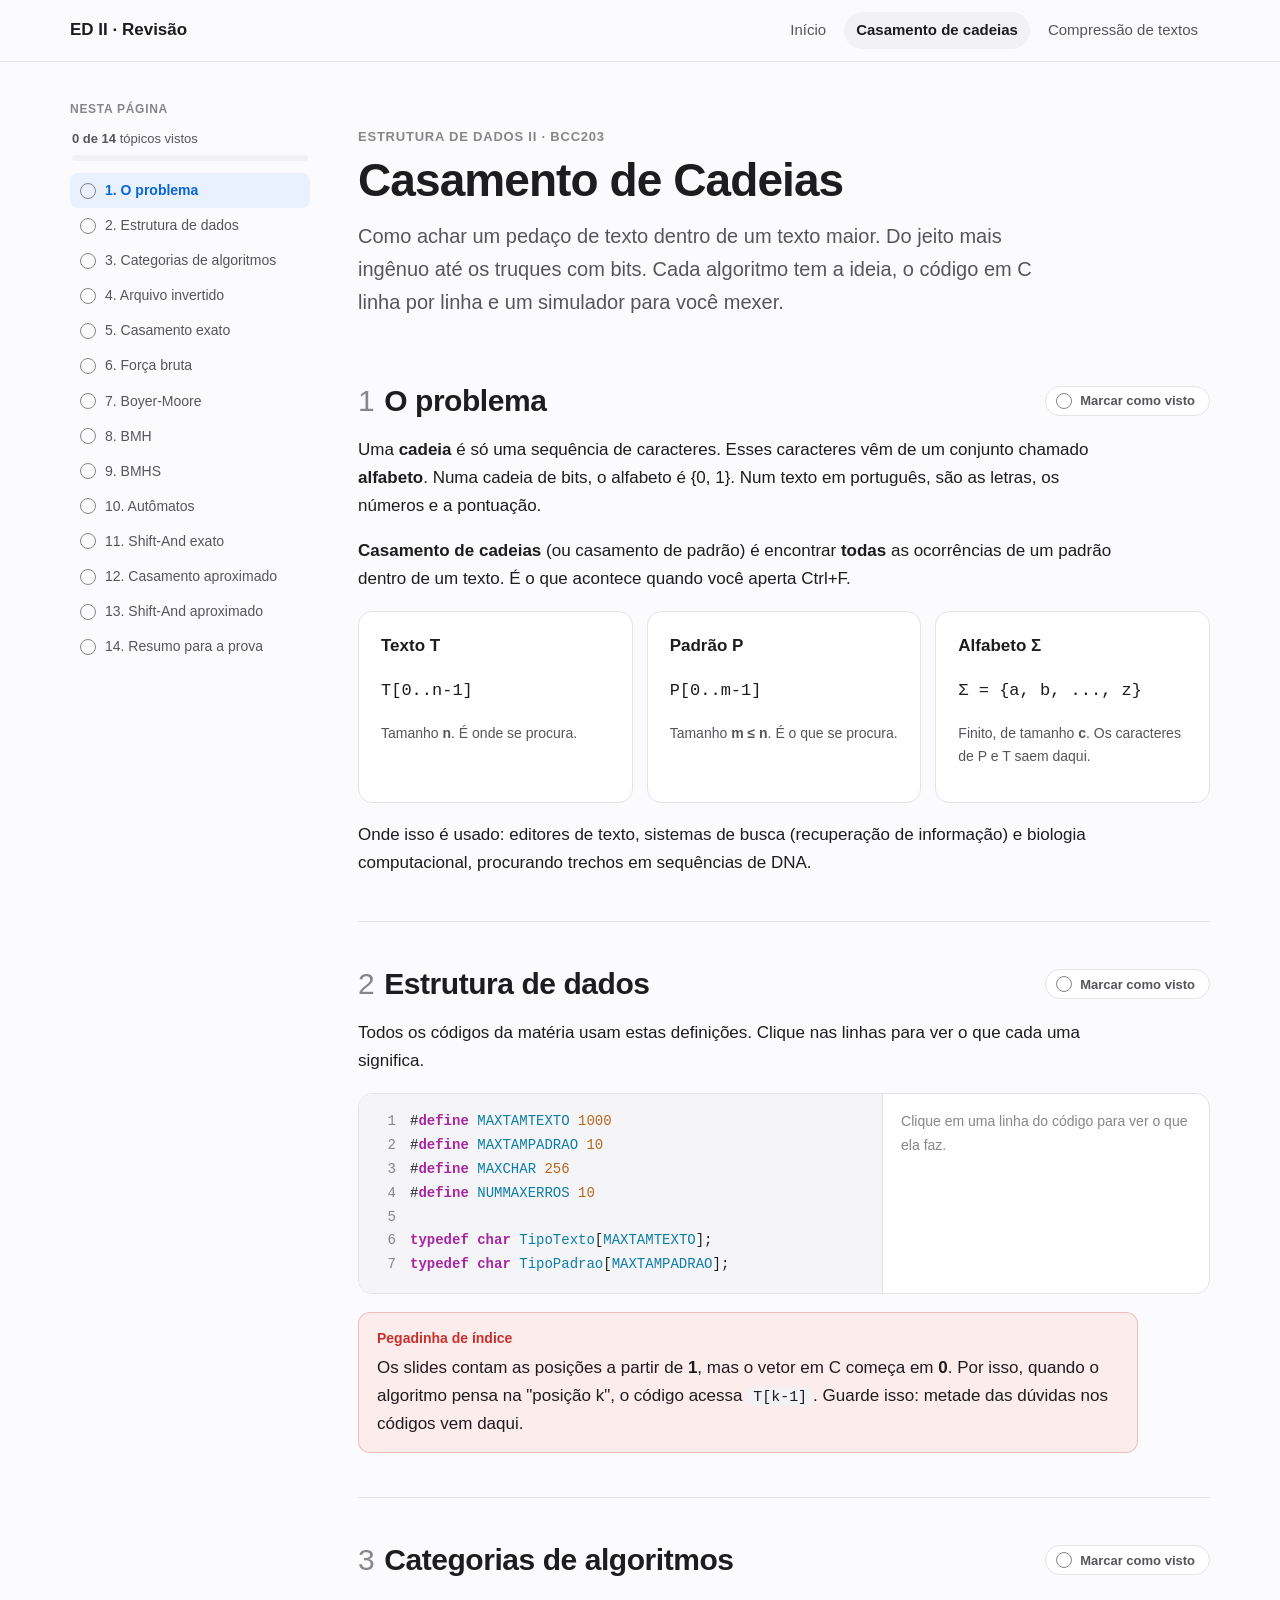
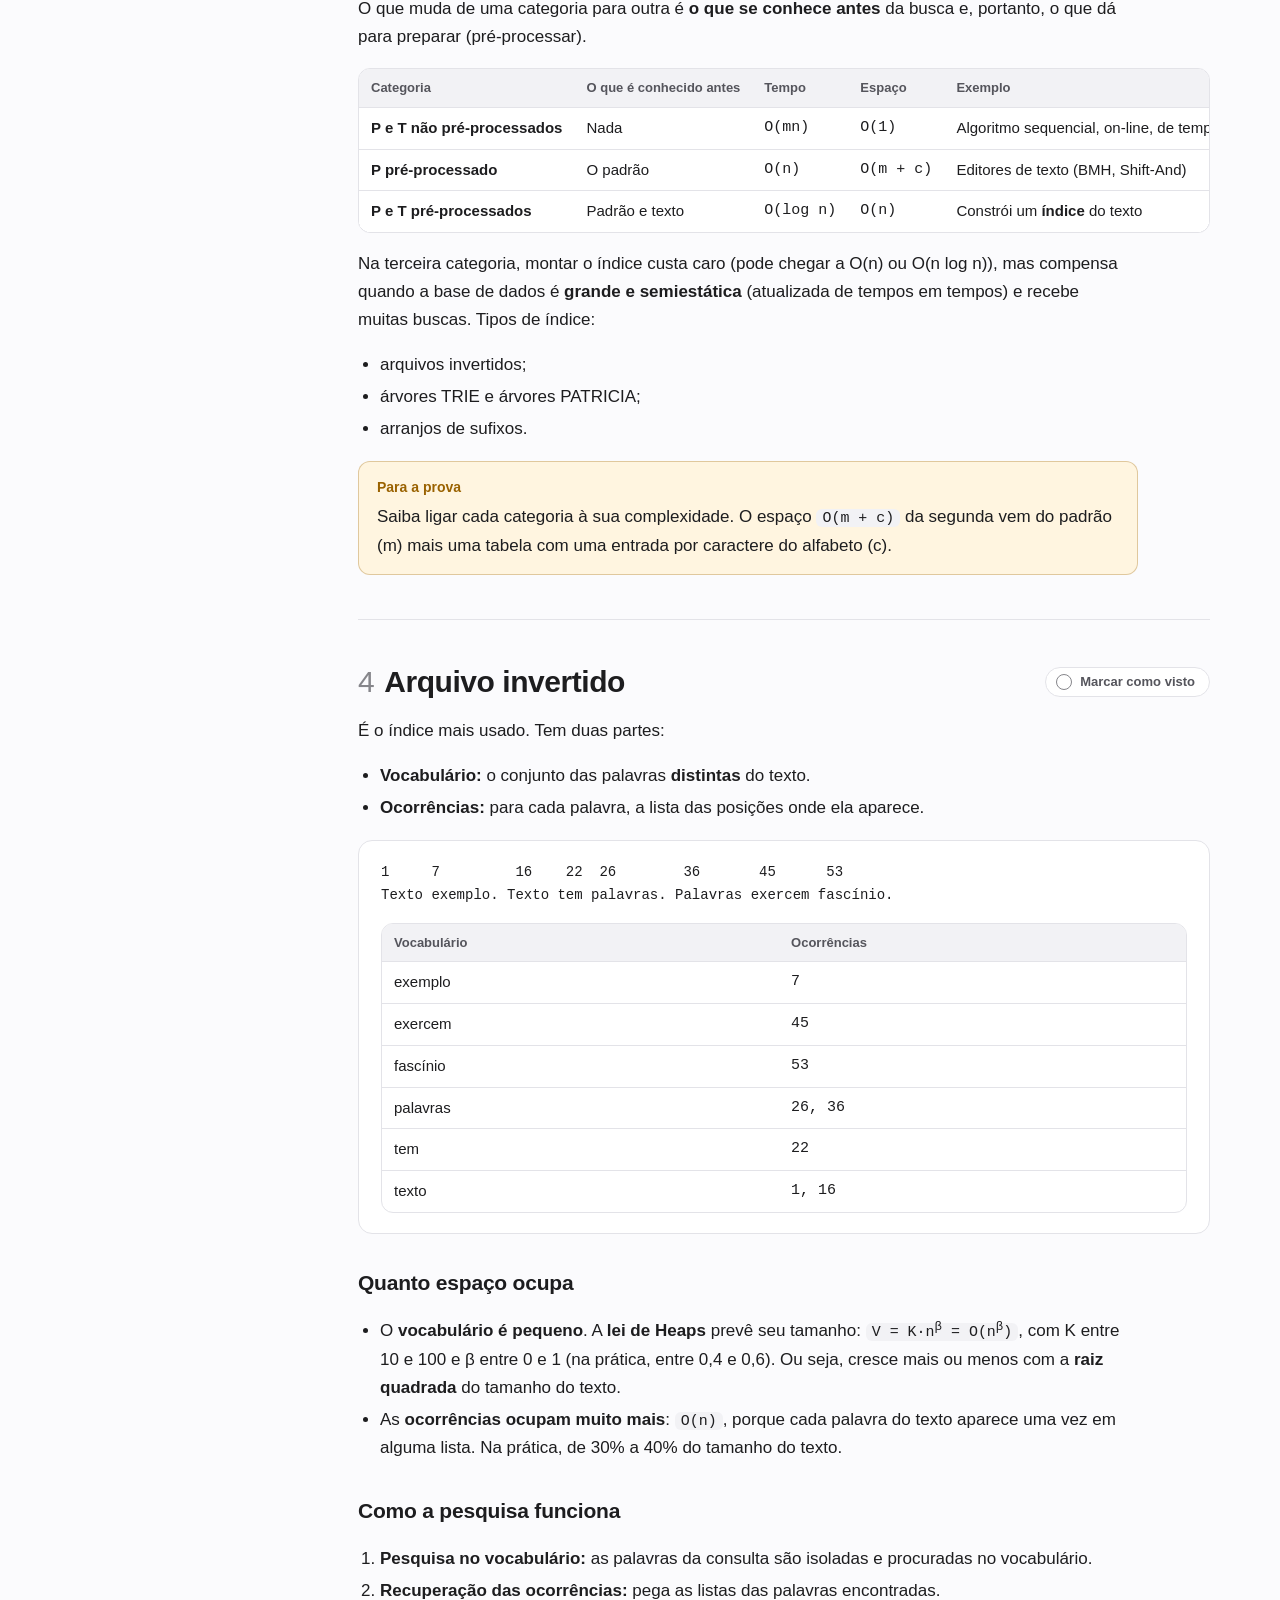
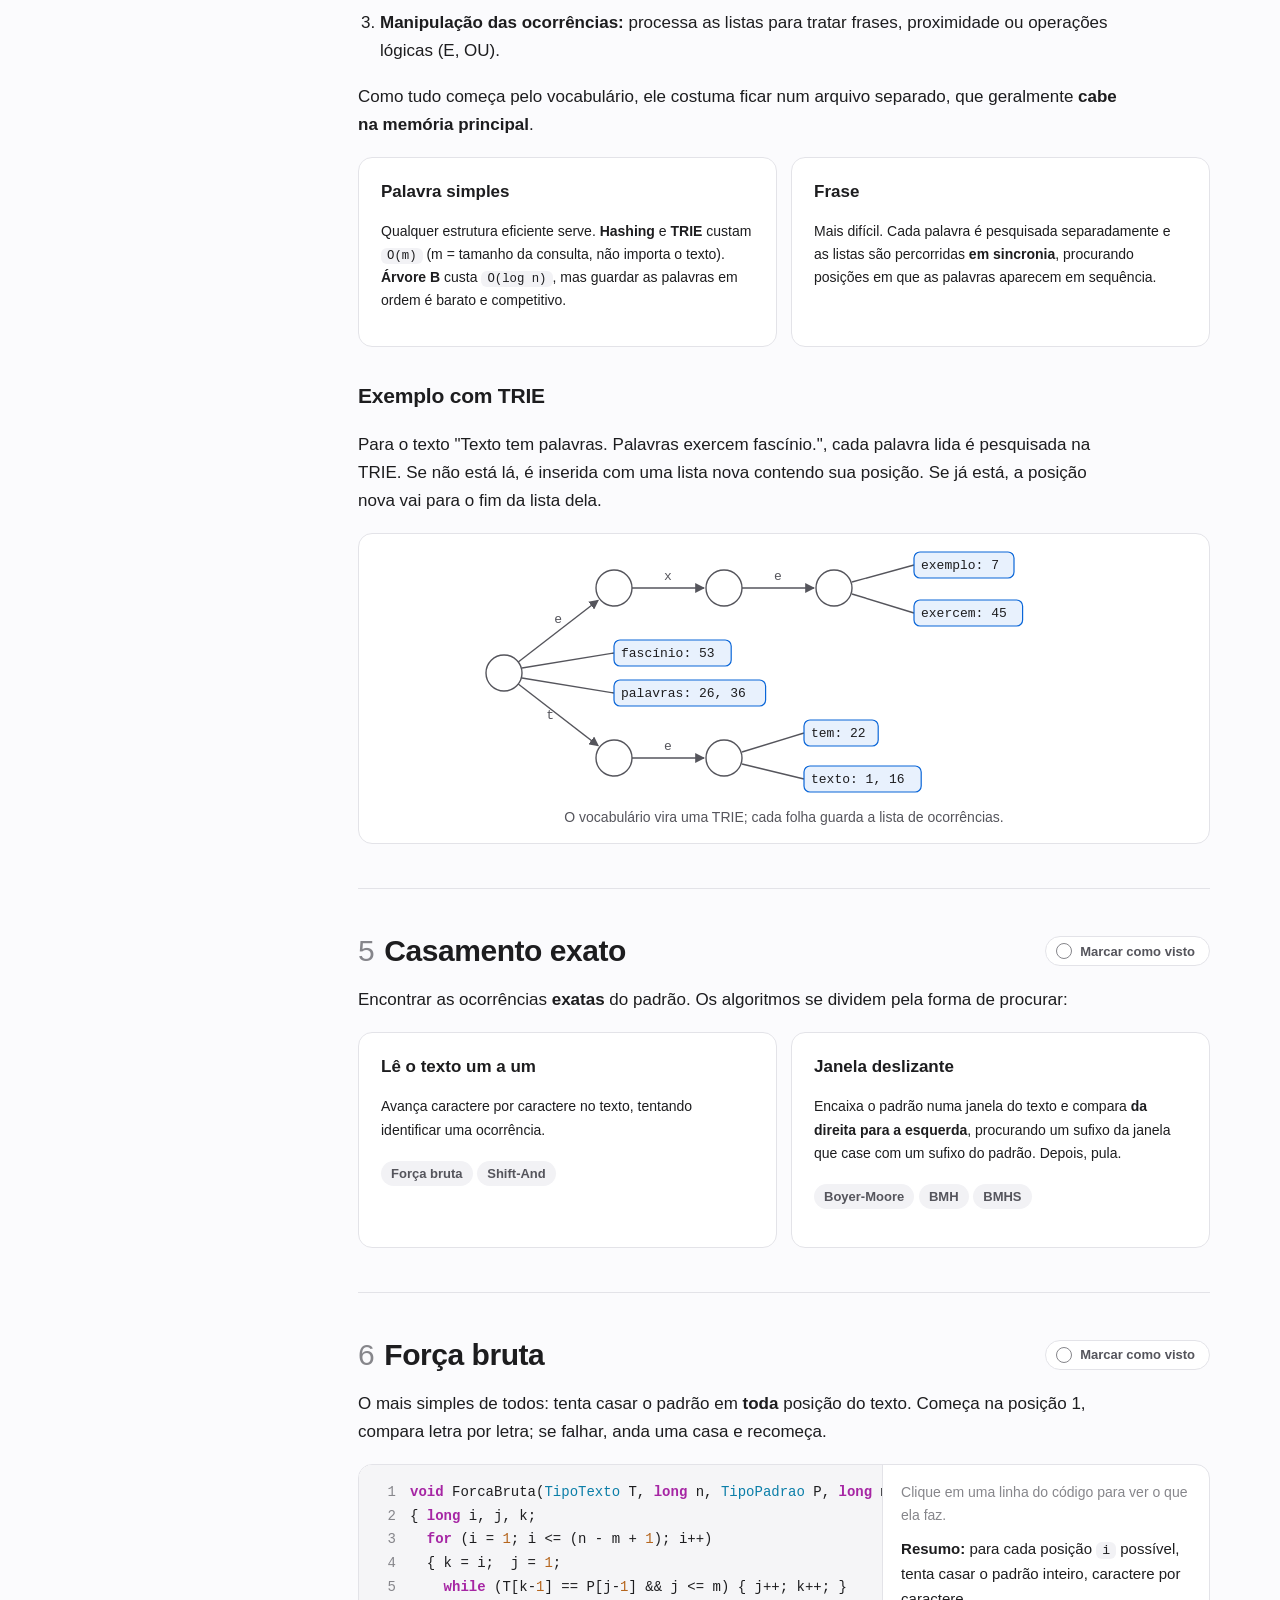
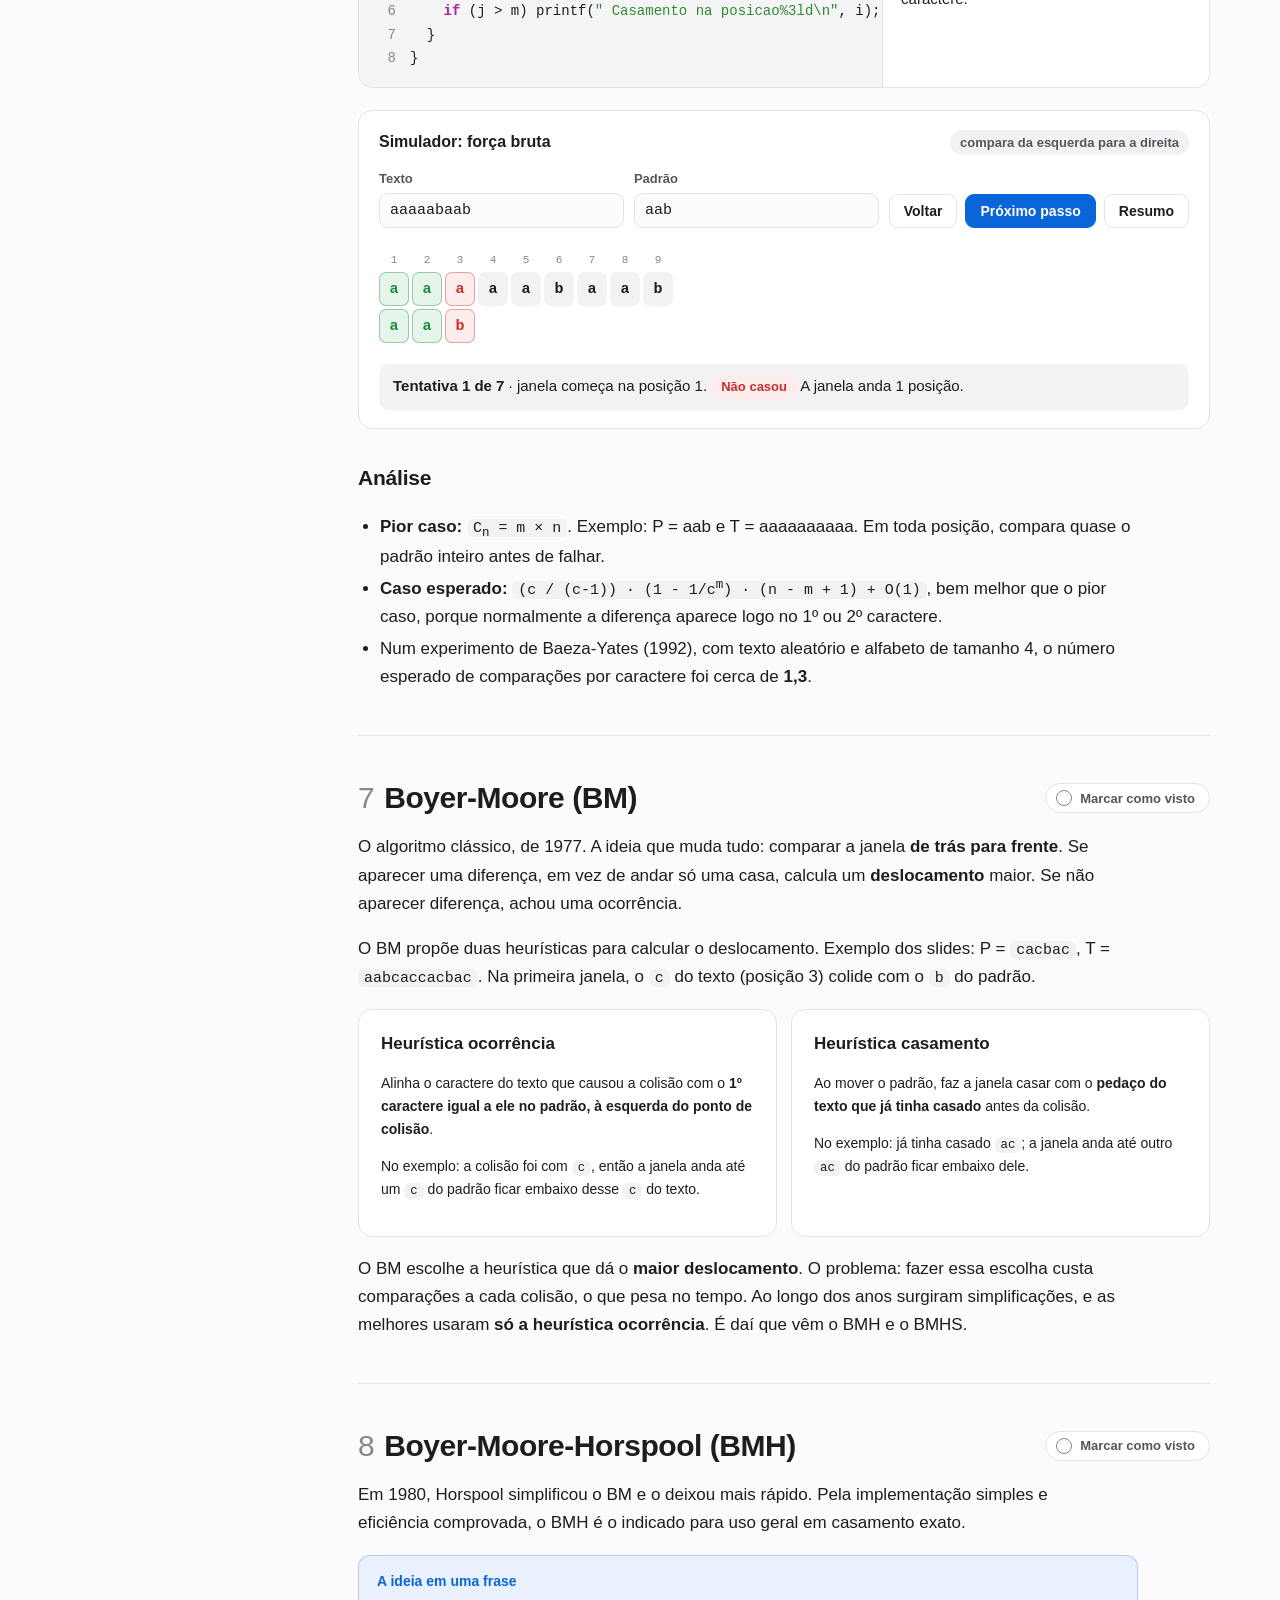
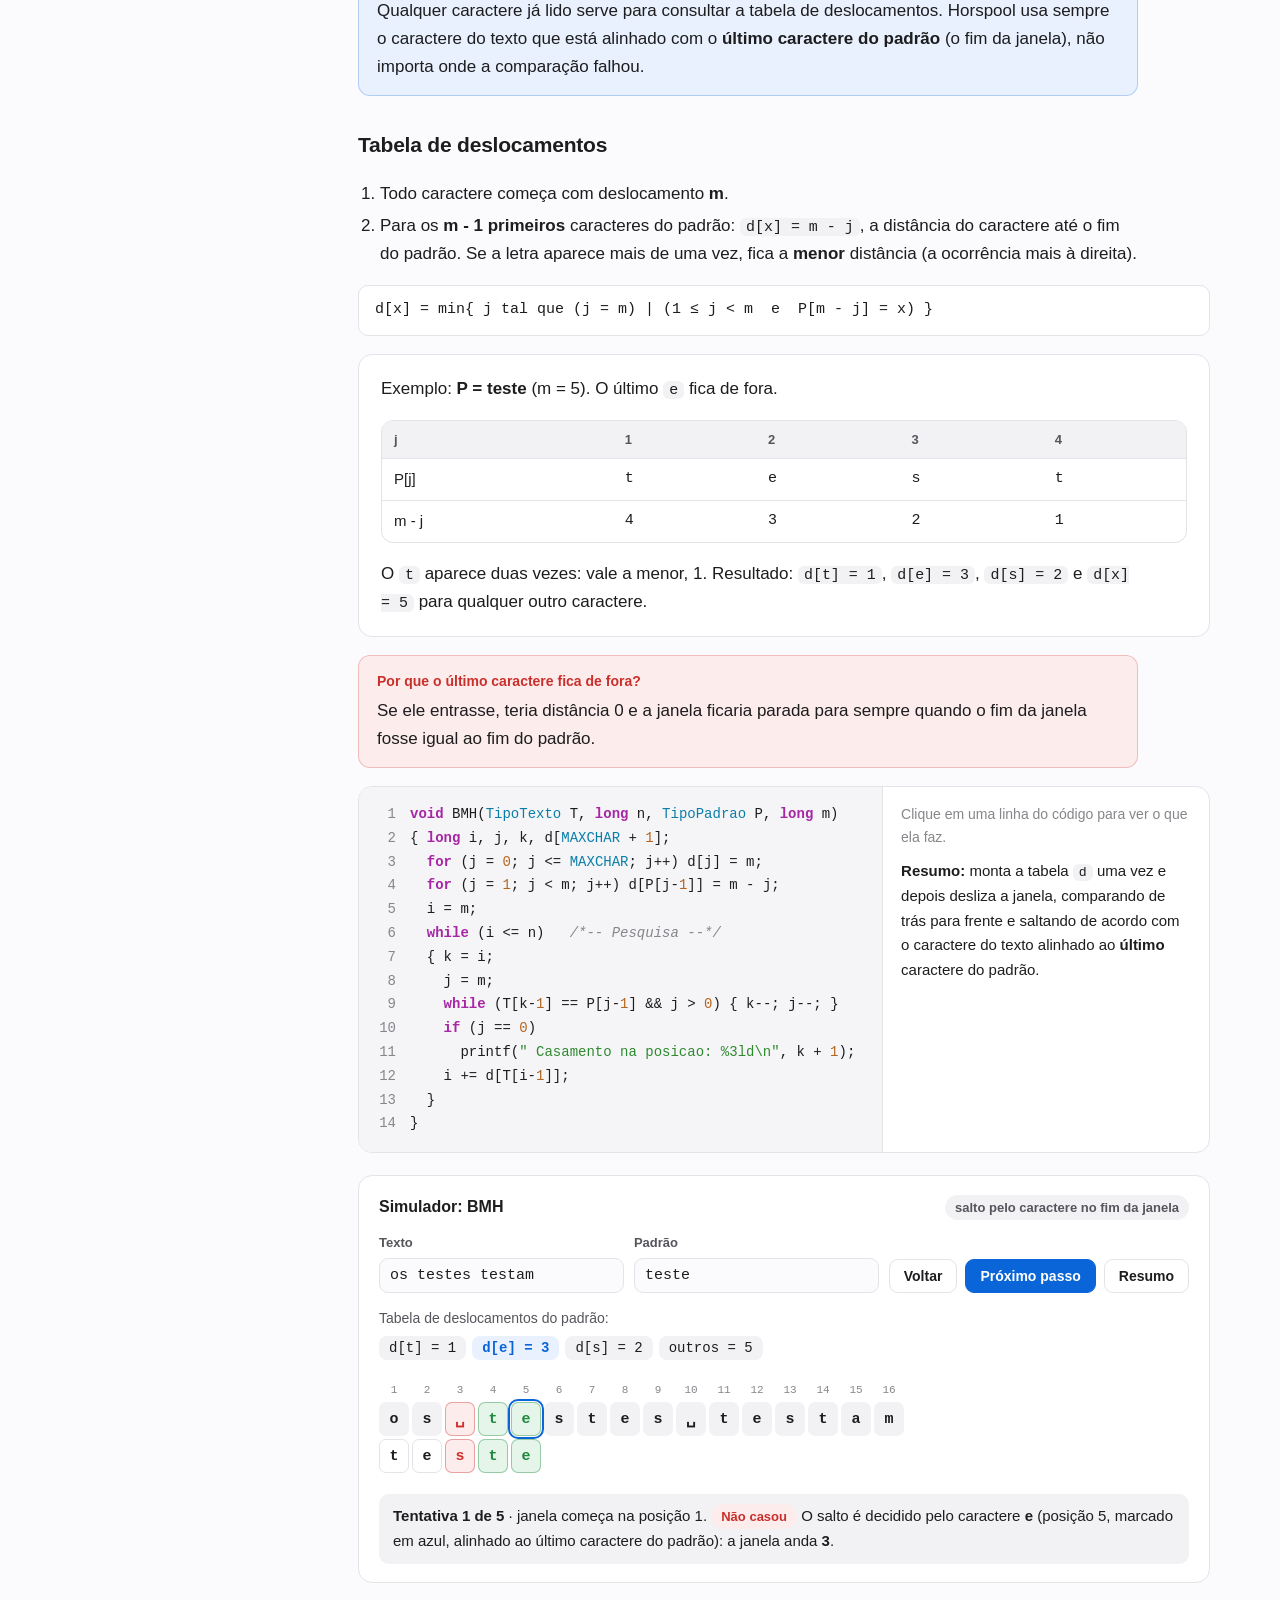
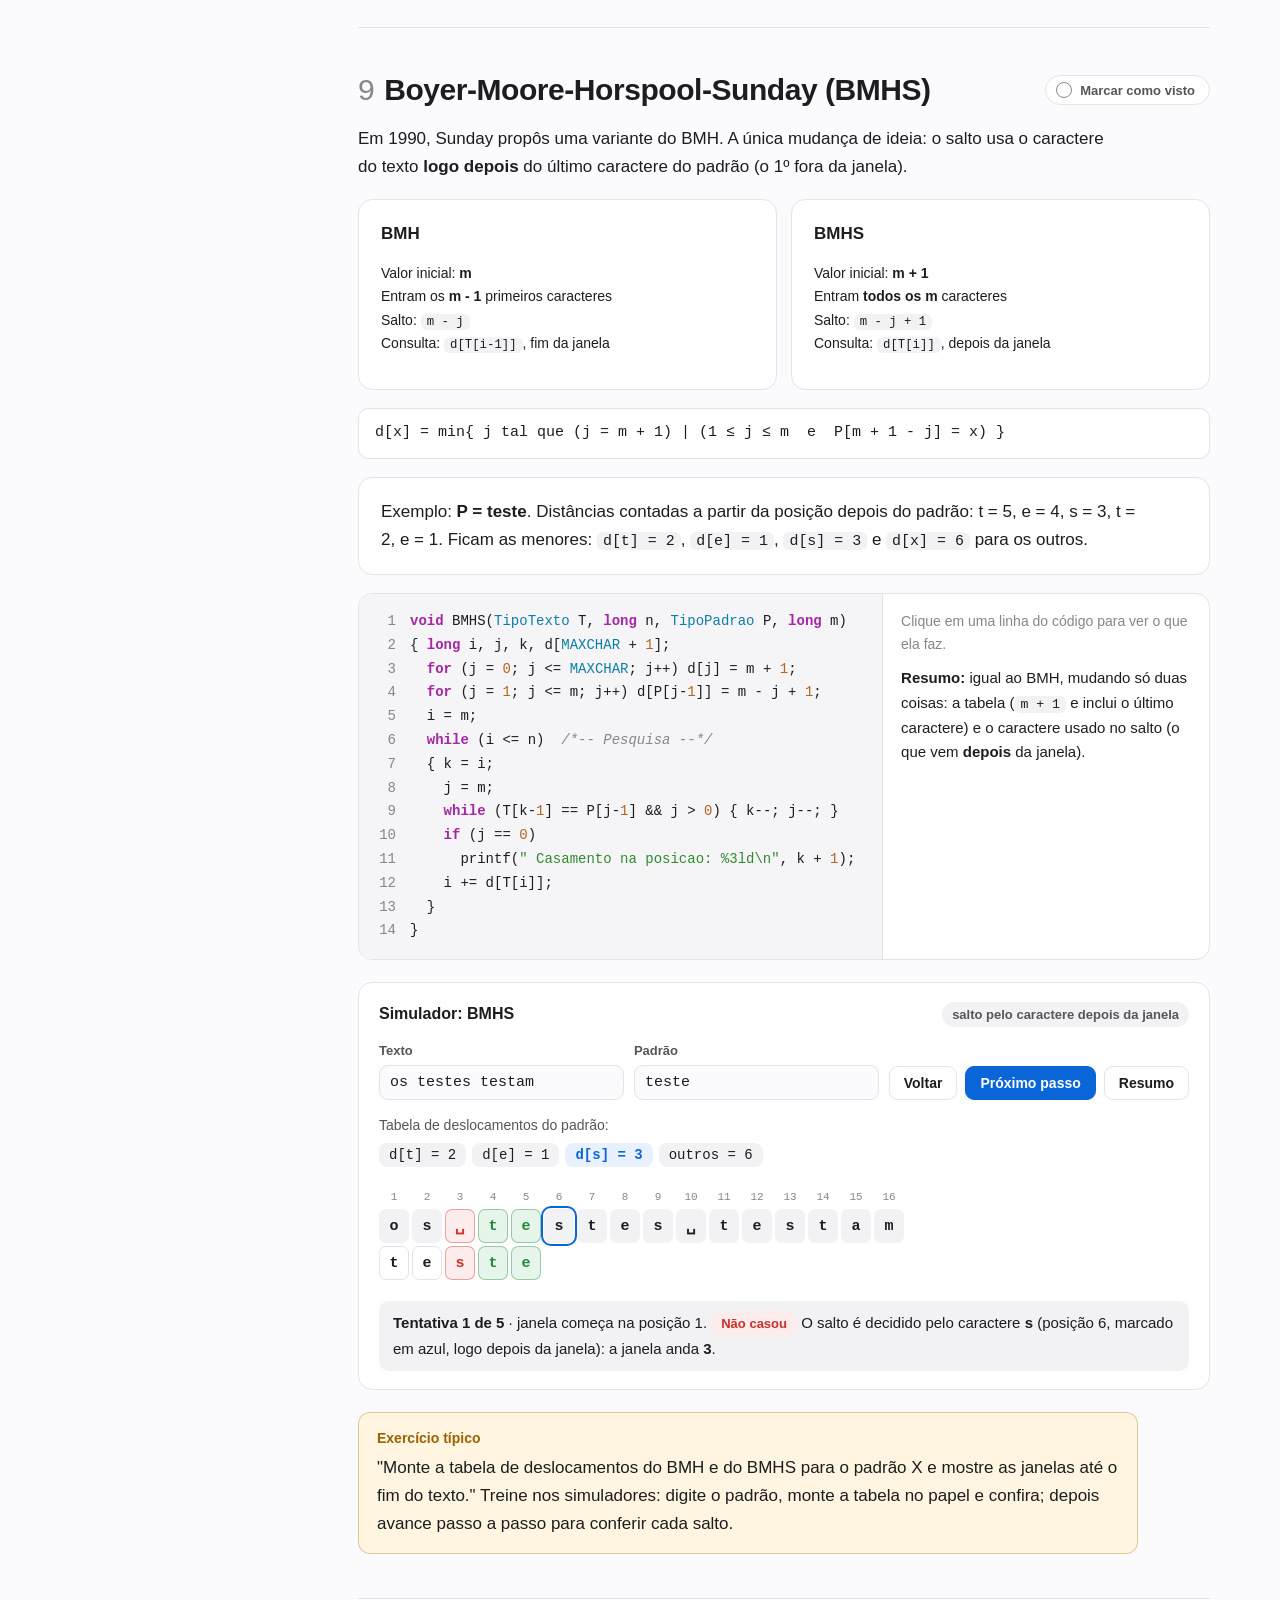
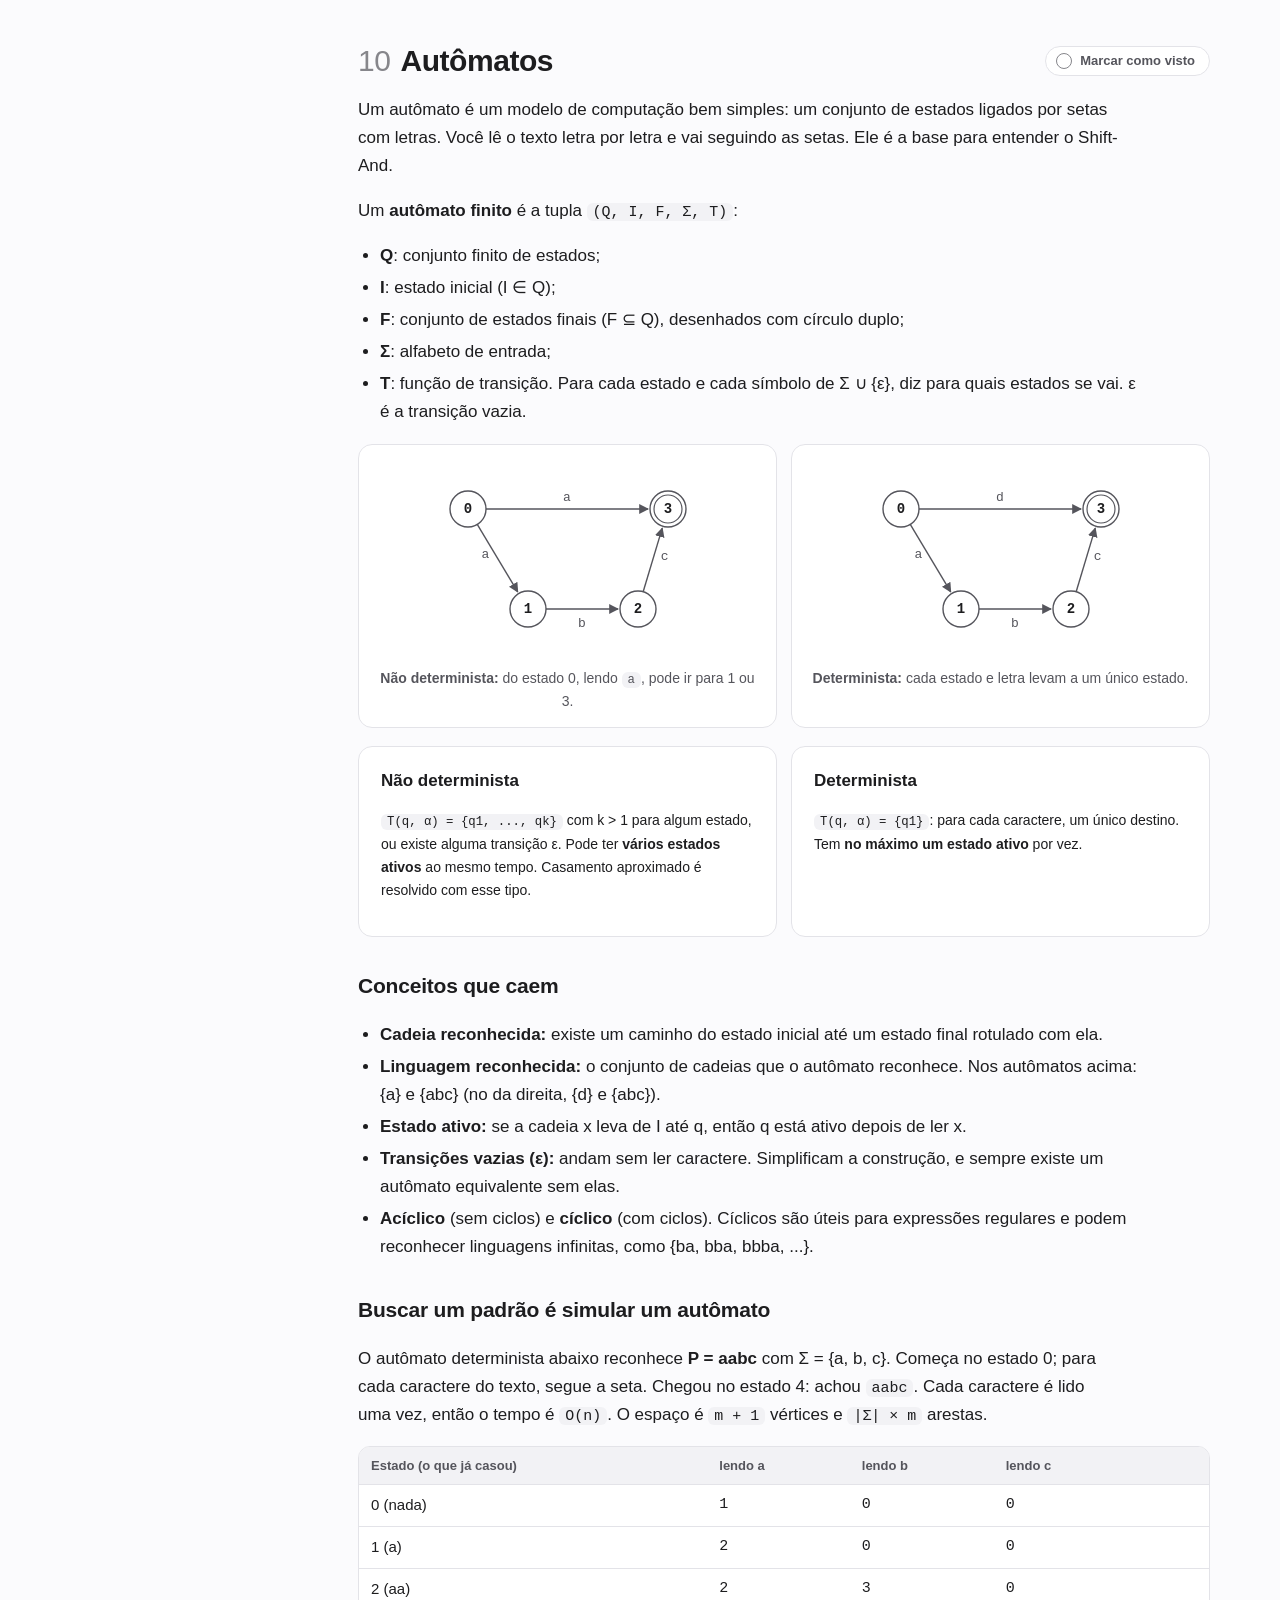
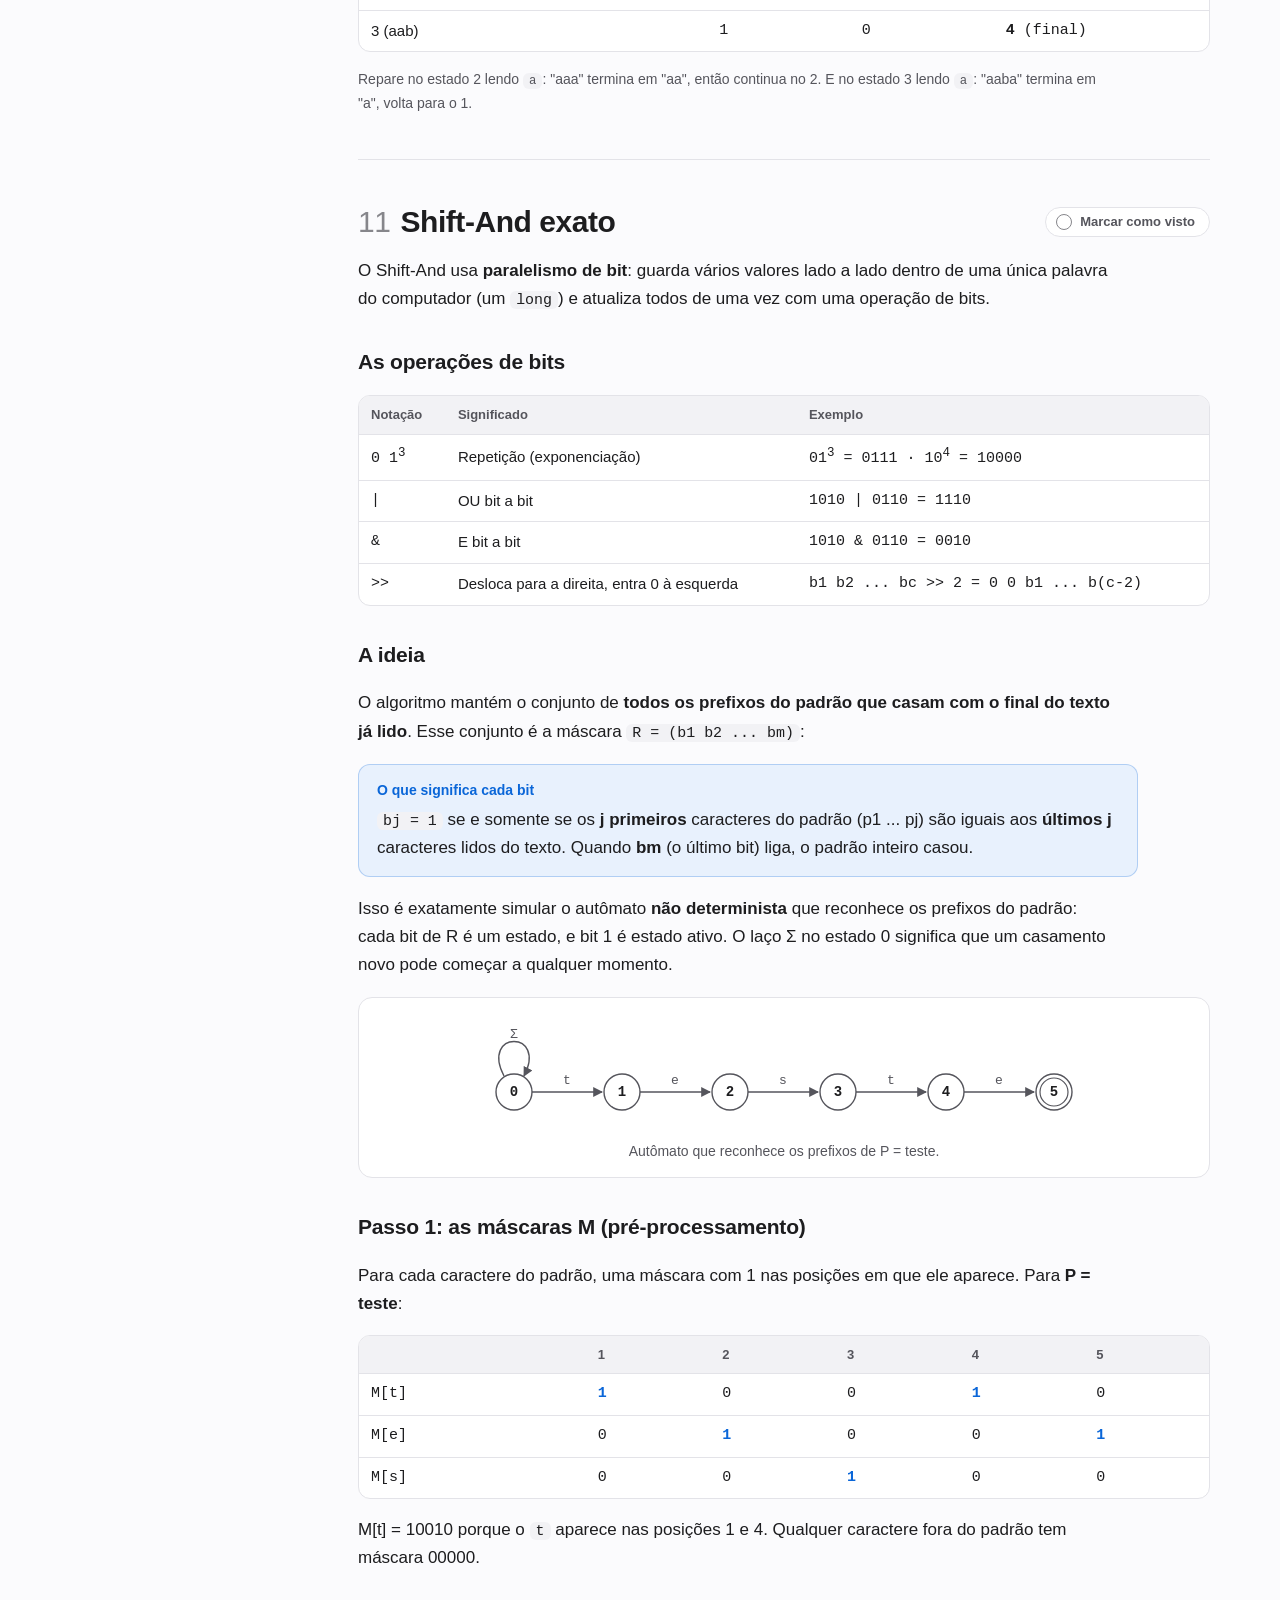
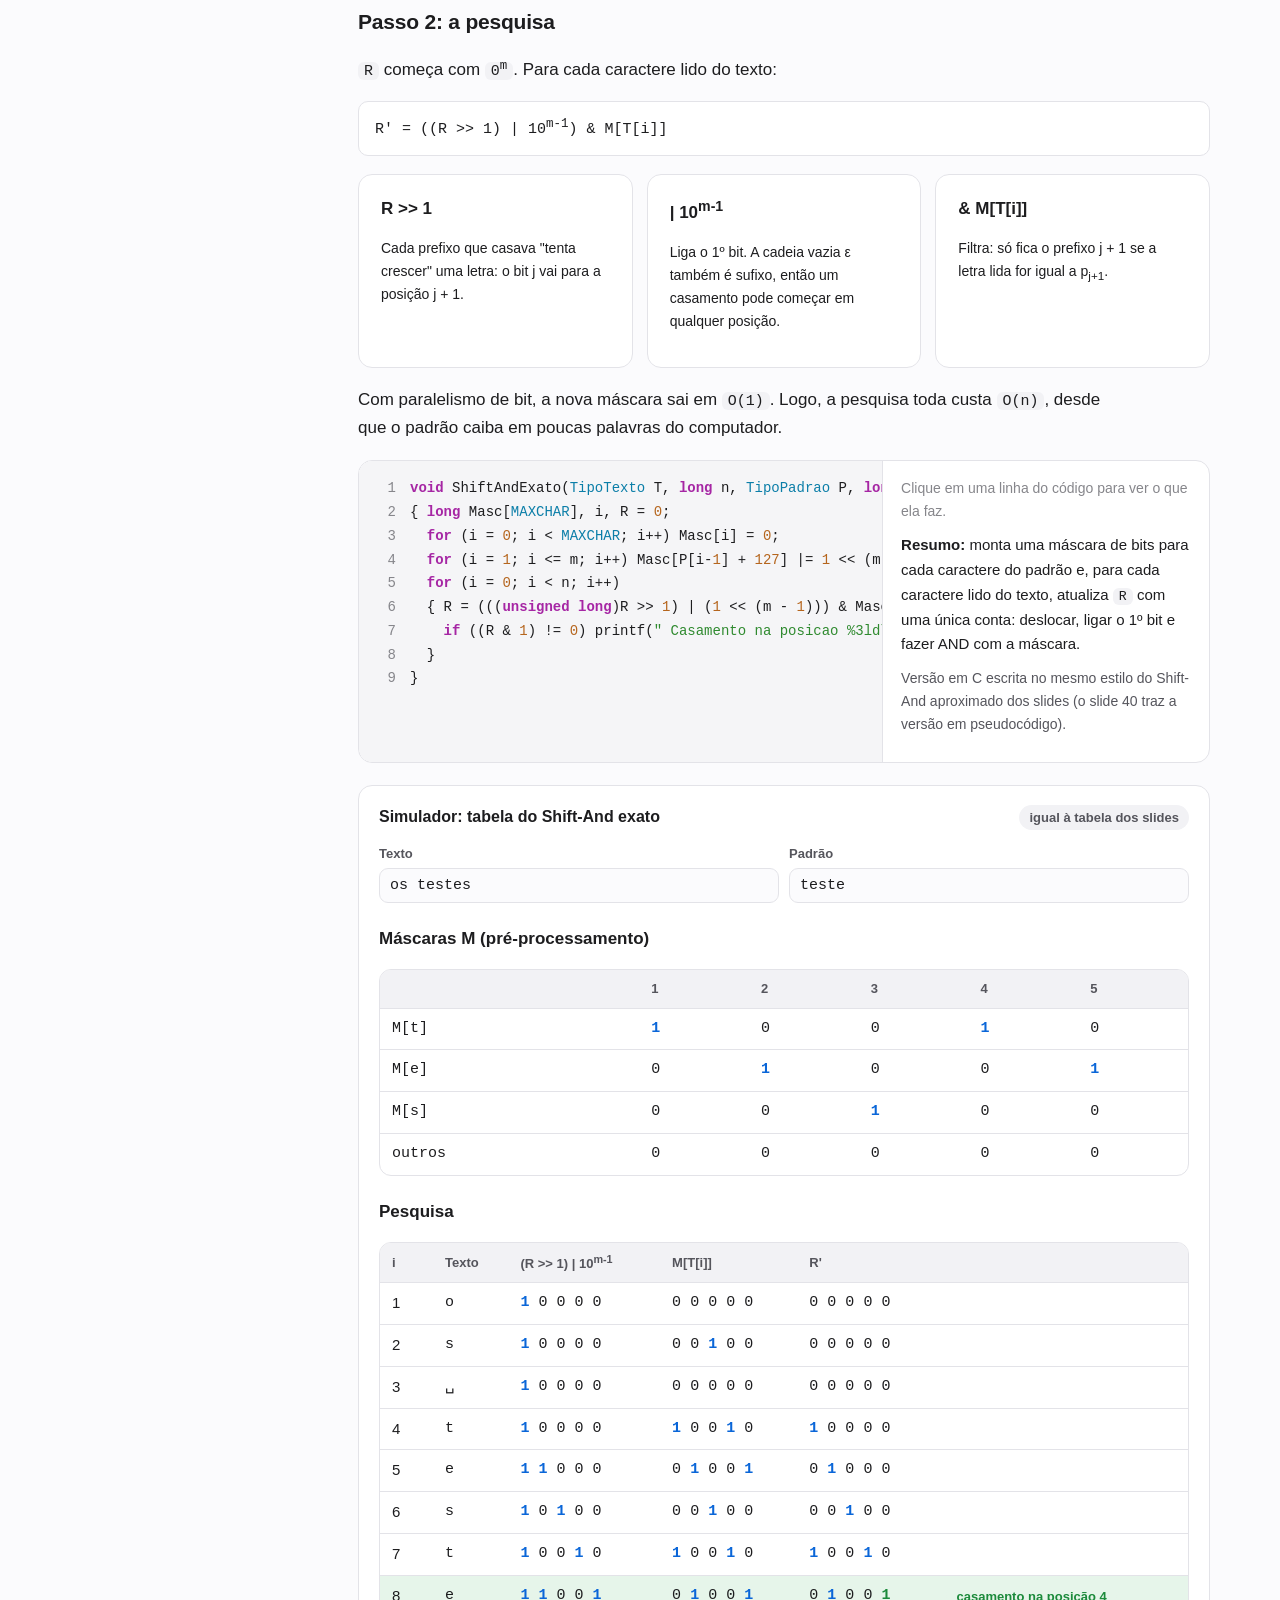
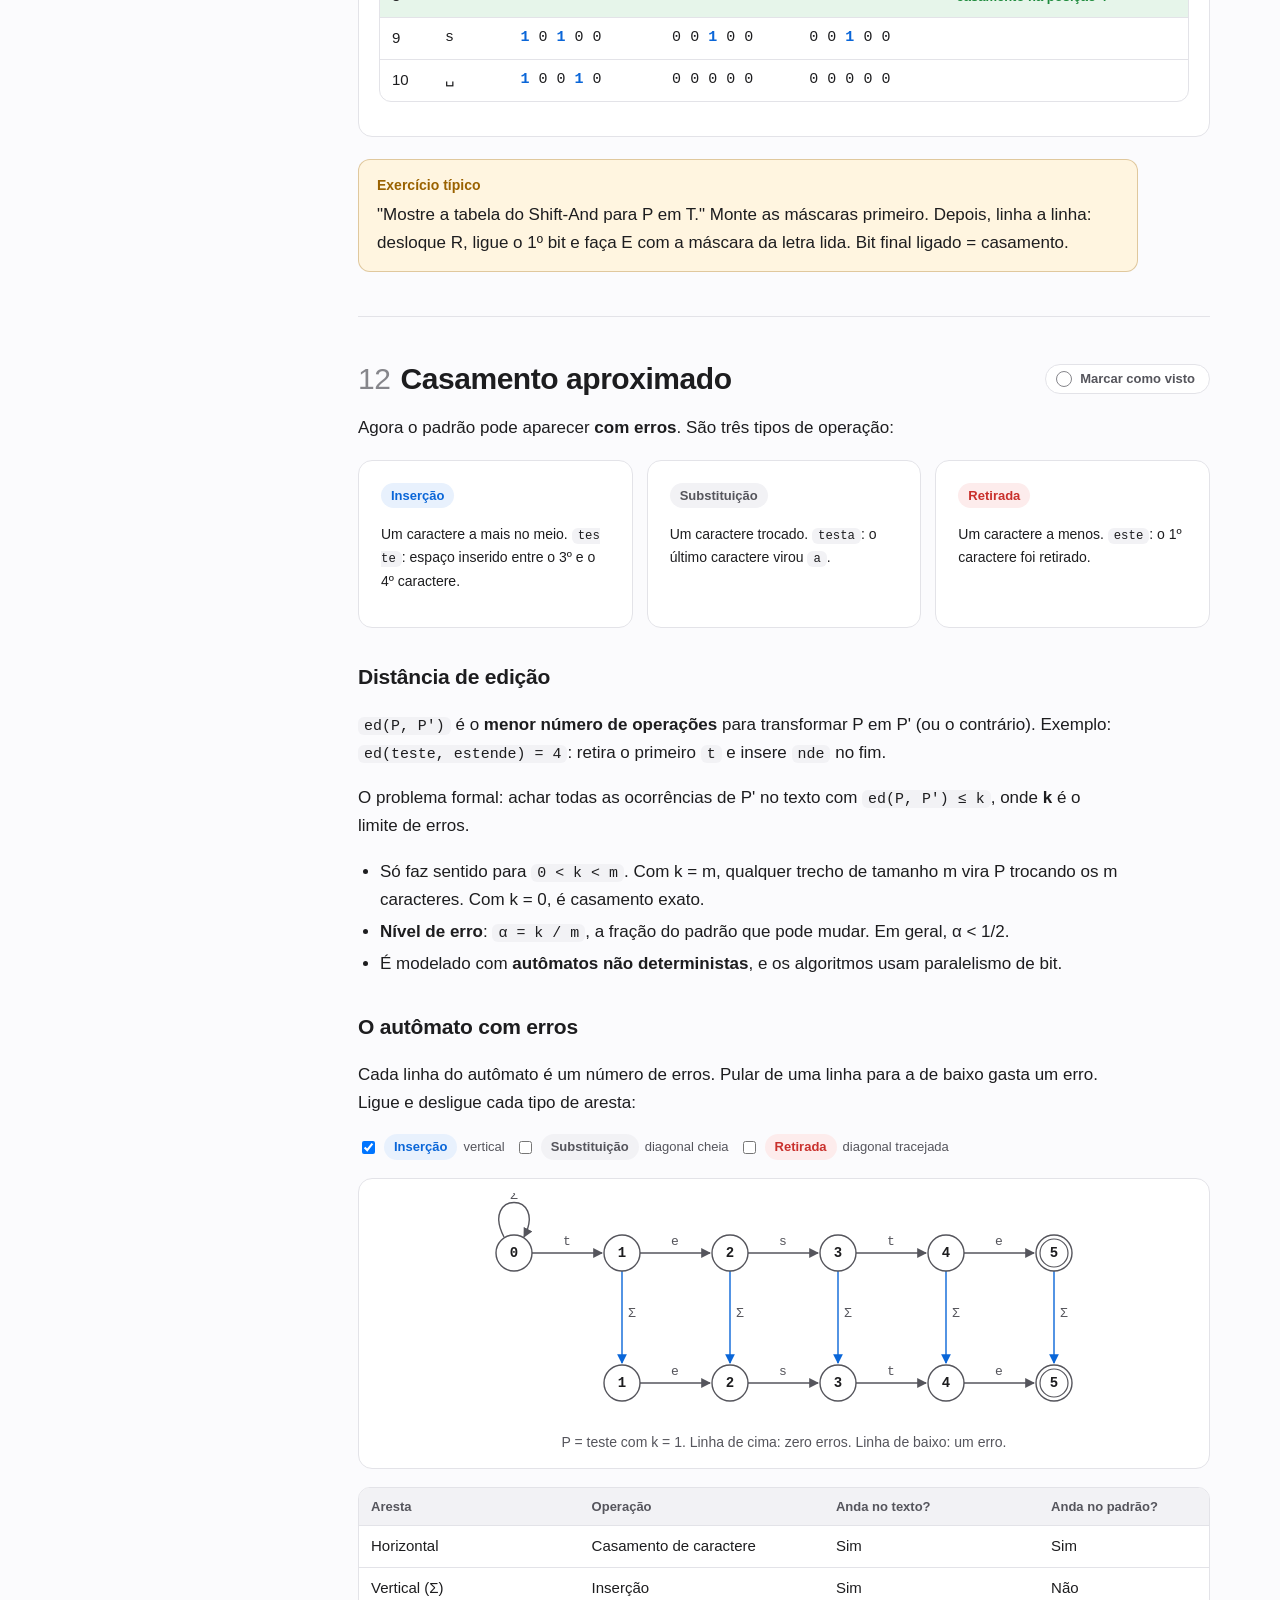
==== casamento.html @ 3d292ba1 "Checklist de tópicos vistos, sumário sem destaque em cascata, transições e favicon" ====
<!doctype html>
<html lang="pt-BR">
<head>
<meta charset="utf-8">
<meta name="viewport" content="width=device-width, initial-scale=1">
<title>Casamento de Cadeias | ED II</title>
<meta name="description" content="Casamento de cadeias explicado do zero: força bruta, Boyer-Moore, BMH, BMHS, autômatos e Shift-And exato e aproximado, com código C comentado e simuladores.">
<link rel="icon" type="image/svg+xml" href="favicon.svg">
<link rel="stylesheet" href="style.css">
</head>
<body>
<header class="topbar"><div class="in">
  <a class="brand" href="index.html">ED II · Revisão</a>
  <nav><a href="index.html">Início</a><a class="on" href="casamento.html">Casamento de cadeias</a><a href="compressao.html">Compressão de textos</a></nav>
</div></header>

<div class="layout">
<aside class="toc"><details open><summary>Sumário</summary><p>Nesta página</p>
  <a href="#problema">1. O problema</a>
  <a href="#estrutura">2. Estrutura de dados</a>
  <a href="#categorias">3. Categorias de algoritmos</a>
  <a href="#invertido">4. Arquivo invertido</a>
  <a href="#exato">5. Casamento exato</a>
  <a href="#forca">6. Força bruta</a>
  <a href="#bm">7. Boyer-Moore</a>
  <a href="#bmh">8. BMH</a>
  <a href="#bmhs">9. BMHS</a>
  <a href="#automatos">10. Autômatos</a>
  <a href="#shiftand">11. Shift-And exato</a>
  <a href="#aproximado">12. Casamento aproximado</a>
  <a href="#shiftaprox">13. Shift-And aproximado</a>
  <a href="#resumo">14. Resumo para a prova</a>
</details></aside>

<main>
<div class="hero">
  <p class="eyebrow">Estrutura de Dados II · BCC203</p>
  <h1>Casamento de Cadeias</h1>
  <p class="lead">Como achar um pedaço de texto dentro de um texto maior. Do jeito mais ingênuo até os truques com bits. Cada algoritmo tem a ideia, o código em C linha por linha e um simulador para você mexer.</p>
</div>

<!-- 1 -->
<section class="cap" id="problema">
<h2><span class="n">1</span>O problema</h2>
<p>Uma <b>cadeia</b> é só uma sequência de caracteres. Esses caracteres vêm de um conjunto chamado <b>alfabeto</b>. Numa cadeia de bits, o alfabeto é {0, 1}. Num texto em português, são as letras, os números e a pontuação.</p>
<p><b>Casamento de cadeias</b> (ou casamento de padrão) é encontrar <b>todas</b> as ocorrências de um padrão dentro de um texto. É o que acontece quando você aperta Ctrl+F.</p>
<div class="grid2">
  <div class="card"><h4>Texto T</h4><p class="mono">T[0..n-1]</p><p class="muted small">Tamanho <b>n</b>. É onde se procura.</p></div>
  <div class="card"><h4>Padrão P</h4><p class="mono">P[0..m-1]</p><p class="muted small">Tamanho <b>m ≤ n</b>. É o que se procura.</p></div>
  <div class="card"><h4>Alfabeto Σ</h4><p class="mono">Σ = {a, b, ..., z}</p><p class="muted small">Finito, de tamanho <b>c</b>. Os caracteres de P e T saem daqui.</p></div>
</div>
<p>Onde isso é usado: editores de texto, sistemas de busca (recuperação de informação) e biologia computacional, procurando trechos em sequências de DNA.</p>
</section>

<!-- 2 -->
<section class="cap" id="estrutura">
<h2><span class="n">2</span>Estrutura de dados</h2>
<p>Todos os códigos da matéria usam estas definições. Clique nas linhas para ver o que cada uma significa.</p>
<div class="code" data-code="estrutura"></div>
<div class="box cuidado"><span class="t">Pegadinha de índice</span>Os slides contam as posições a partir de <b>1</b>, mas o vetor em C começa em <b>0</b>. Por isso, quando o algoritmo pensa na "posição k", o código acessa <code>T[k-1]</code>. Guarde isso: metade das dúvidas nos códigos vem daqui.</div>
</section>

<!-- 3 -->
<section class="cap" id="categorias">
<h2><span class="n">3</span>Categorias de algoritmos</h2>
<p>O que muda de uma categoria para outra é <b>o que se conhece antes</b> da busca e, portanto, o que dá para preparar (pré-processar).</p>
<div class="tw"><table>
<tr><th>Categoria</th><th>O que é conhecido antes</th><th>Tempo</th><th>Espaço</th><th>Exemplo</th></tr>
<tr><td><b>P e T não pré-processados</b></td><td>Nada</td><td class="mono">O(mn)</td><td class="mono">O(1)</td><td>Algoritmo sequencial, on-line, de tempo real (força bruta)</td></tr>
<tr><td><b>P pré-processado</b></td><td>O padrão</td><td class="mono">O(n)</td><td class="mono">O(m + c)</td><td>Editores de texto (BMH, Shift-And)</td></tr>
<tr><td><b>P e T pré-processados</b></td><td>Padrão e texto</td><td class="mono">O(log n)</td><td class="mono">O(n)</td><td>Constrói um <b>índice</b> do texto</td></tr>
</table></div>
<p>Na terceira categoria, montar o índice custa caro (pode chegar a O(n) ou O(n log n)), mas compensa quando a base de dados é <b>grande e semiestática</b> (atualizada de tempos em tempos) e recebe muitas buscas. Tipos de índice:</p>
<ul><li>arquivos invertidos;</li><li>árvores TRIE e árvores PATRICIA;</li><li>arranjos de sufixos.</li></ul>
<div class="box prova"><span class="t">Para a prova</span>Saiba ligar cada categoria à sua complexidade. O espaço <code>O(m + c)</code> da segunda vem do padrão (m) mais uma tabela com uma entrada por caractere do alfabeto (c).</div>
</section>

<!-- 4 -->
<section class="cap" id="invertido">
<h2><span class="n">4</span>Arquivo invertido</h2>
<p>É o índice mais usado. Tem duas partes:</p>
<ul>
  <li><b>Vocabulário:</b> o conjunto das palavras <b>distintas</b> do texto.</li>
  <li><b>Ocorrências:</b> para cada palavra, a lista das posições onde ela aparece.</li>
</ul>
<div class="card">
<p class="mono small" style="margin:0 0 6px;white-space:pre;overflow-x:auto">1     7         16    22  26        36       45      53
Texto exemplo. Texto tem palavras. Palavras exercem fascínio.</p>
<div class="tw" style="margin-bottom:0"><table><tr><th>Vocabulário</th><th>Ocorrências</th></tr>
<tr><td>exemplo</td><td class="mono">7</td></tr><tr><td>exercem</td><td class="mono">45</td></tr><tr><td>fascínio</td><td class="mono">53</td></tr>
<tr><td>palavras</td><td class="mono">26, 36</td></tr><tr><td>tem</td><td class="mono">22</td></tr><tr><td>texto</td><td class="mono">1, 16</td></tr></table></div>
</div>
<h3>Quanto espaço ocupa</h3>
<ul>
  <li>O <b>vocabulário é pequeno</b>. A <b>lei de Heaps</b> prevê seu tamanho: <code>V = K·n<sup>β</sup> = O(n<sup>β</sup>)</code>, com K entre 10 e 100 e β entre 0 e 1 (na prática, entre 0,4 e 0,6). Ou seja, cresce mais ou menos com a <b>raiz quadrada</b> do tamanho do texto.</li>
  <li>As <b>ocorrências ocupam muito mais</b>: <code>O(n)</code>, porque cada palavra do texto aparece uma vez em alguma lista. Na prática, de 30% a 40% do tamanho do texto.</li>
</ul>
<h3>Como a pesquisa funciona</h3>
<ol>
  <li><b>Pesquisa no vocabulário:</b> as palavras da consulta são isoladas e procuradas no vocabulário.</li>
  <li><b>Recuperação das ocorrências:</b> pega as listas das palavras encontradas.</li>
  <li><b>Manipulação das ocorrências:</b> processa as listas para tratar frases, proximidade ou operações lógicas (E, OU).</li>
</ol>
<p>Como tudo começa pelo vocabulário, ele costuma ficar num arquivo separado, que geralmente <b>cabe na memória principal</b>.</p>
<div class="grid2">
  <div class="card"><h4>Palavra simples</h4><p class="small">Qualquer estrutura eficiente serve. <b>Hashing</b> e <b>TRIE</b> custam <code>O(m)</code> (m = tamanho da consulta, não importa o texto). <b>Árvore B</b> custa <code>O(log n)</code>, mas guardar as palavras em ordem é barato e competitivo.</p></div>
  <div class="card"><h4>Frase</h4><p class="small">Mais difícil. Cada palavra é pesquisada separadamente e as listas são percorridas <b>em sincronia</b>, procurando posições em que as palavras aparecem em sequência.</p></div>
</div>
<h3>Exemplo com TRIE</h3>
<p>Para o texto "Texto tem palavras. Palavras exercem fascínio.", cada palavra lida é pesquisada na TRIE. Se não está lá, é inserida com uma lista nova contendo sua posição. Se já está, a posição nova vai para o fim da lista dela.</p>
<figure class="fig"><svg id="g-trie" viewBox="0 0 640 250" width="640"></svg><figcaption>O vocabulário vira uma TRIE; cada folha guarda a lista de ocorrências.</figcaption></figure>
</section>

<!-- 5 -->
<section class="cap" id="exato">
<h2><span class="n">5</span>Casamento exato</h2>
<p>Encontrar as ocorrências <b>exatas</b> do padrão. Os algoritmos se dividem pela forma de procurar:</p>
<div class="grid2">
  <div class="card"><h4>Lê o texto um a um</h4><p class="small">Avança caractere por caractere no texto, tentando identificar uma ocorrência.</p><p><span class="pill">Força bruta</span> <span class="pill">Shift-And</span></p></div>
  <div class="card"><h4>Janela deslizante</h4><p class="small">Encaixa o padrão numa janela do texto e compara <b>da direita para a esquerda</b>, procurando um sufixo da janela que case com um sufixo do padrão. Depois, pula.</p><p><span class="pill">Boyer-Moore</span> <span class="pill">BMH</span> <span class="pill">BMHS</span></p></div>
</div>
</section>

<!-- 6 -->
<section class="cap" id="forca">
<h2><span class="n">6</span>Força bruta</h2>
<p>O mais simples de todos: tenta casar o padrão em <b>toda</b> posição do texto. Começa na posição 1, compara letra por letra; se falhar, anda uma casa e recomeça.</p>
<div class="code" data-code="forca"></div>
<div class="sim" data-alg="fb">
  <div class="head"><strong>Simulador: força bruta</strong><span class="pill">compara da esquerda para a direita</span></div>
  <div class="controls">
    <label class="grow">Texto<input type="text" name="t" value="aaaaabaab"></label>
    <label class="grow">Padrão<input type="text" name="p" value="aab"></label>
    <div class="btns"><button data-a="prev">Voltar</button><button class="pri" data-a="next">Próximo passo</button><button data-a="all">Resumo</button></div>
  </div>
  <div class="strip"></div><div class="status"></div>
</div>
<h3>Análise</h3>
<ul>
  <li><b>Pior caso:</b> <code>C<sub>n</sub> = m × n</code>. Exemplo: P = aab e T = aaaaaaaaaa. Em toda posição, compara quase o padrão inteiro antes de falhar.</li>
  <li><b>Caso esperado:</b> <code>(c / (c-1)) · (1 - 1/c<sup>m</sup>) · (n - m + 1) + O(1)</code>, bem melhor que o pior caso, porque normalmente a diferença aparece logo no 1º ou 2º caractere.</li>
  <li>Num experimento de Baeza-Yates (1992), com texto aleatório e alfabeto de tamanho 4, o número esperado de comparações por caractere foi cerca de <b>1,3</b>.</li>
</ul>
</section>

<!-- 7 -->
<section class="cap" id="bm">
<h2><span class="n">7</span>Boyer-Moore (BM)</h2>
<p>O algoritmo clássico, de 1977. A ideia que muda tudo: comparar a janela <b>de trás para frente</b>. Se aparecer uma diferença, em vez de andar só uma casa, calcula um <b>deslocamento</b> maior. Se não aparecer diferença, achou uma ocorrência.</p>
<p>O BM propõe duas heurísticas para calcular o deslocamento. Exemplo dos slides: P = <code>cacbac</code>, T = <code>aabcaccacbac</code>. Na primeira janela, o <code>c</code> do texto (posição 3) colide com o <code>b</code> do padrão.</p>
<div class="grid2">
  <div class="card"><h4>Heurística ocorrência</h4><p class="small">Alinha o caractere do texto que causou a colisão com o <b>1º caractere igual a ele no padrão, à esquerda do ponto de colisão</b>.</p><p class="small">No exemplo: a colisão foi com <code>c</code>, então a janela anda até um <code>c</code> do padrão ficar embaixo desse <code>c</code> do texto.</p></div>
  <div class="card"><h4>Heurística casamento</h4><p class="small">Ao mover o padrão, faz a janela casar com o <b>pedaço do texto que já tinha casado</b> antes da colisão.</p><p class="small">No exemplo: já tinha casado <code>ac</code>; a janela anda até outro <code>ac</code> do padrão ficar embaixo dele.</p></div>
</div>
<p>O BM escolhe a heurística que dá o <b>maior deslocamento</b>. O problema: fazer essa escolha custa comparações a cada colisão, o que pesa no tempo. Ao longo dos anos surgiram simplificações, e as melhores usaram <b>só a heurística ocorrência</b>. É daí que vêm o BMH e o BMHS.</p>
</section>

<!-- 8 -->
<section class="cap" id="bmh">
<h2><span class="n">8</span>Boyer-Moore-Horspool (BMH)</h2>
<p>Em 1980, Horspool simplificou o BM e o deixou mais rápido. Pela implementação simples e eficiência comprovada, o BMH é o indicado para uso geral em casamento exato.</p>
<div class="box ideia"><span class="t">A ideia em uma frase</span>Qualquer caractere já lido serve para consultar a tabela de deslocamentos. Horspool usa sempre o caractere do texto que está alinhado com o <b>último caractere do padrão</b> (o fim da janela), não importa onde a comparação falhou.</div>
<h3>Tabela de deslocamentos</h3>
<ol>
  <li>Todo caractere começa com deslocamento <b>m</b>.</li>
  <li>Para os <b>m - 1 primeiros</b> caracteres do padrão: <code>d[x] = m - j</code>, a distância do caractere até o fim do padrão. Se a letra aparece mais de uma vez, fica a <b>menor</b> distância (a ocorrência mais à direita).</li>
</ol>
<div class="formula">d[x] = min{ j tal que (j = m) | (1 ≤ j &lt; m  e  P[m - j] = x) }</div>
<div class="card">
<p style="margin-top:0">Exemplo: <b>P = teste</b> (m = 5). O último <code>e</code> fica de fora.</p>
<div class="tw"><table><tr><th>j</th><th>1</th><th>2</th><th>3</th><th>4</th></tr><tr><td>P[j]</td><td class="mono">t</td><td class="mono">e</td><td class="mono">s</td><td class="mono">t</td></tr><tr><td>m - j</td><td class="mono">4</td><td class="mono">3</td><td class="mono">2</td><td class="mono">1</td></tr></table></div>
<p style="margin-bottom:0">O <code>t</code> aparece duas vezes: vale a menor, 1. Resultado: <code>d[t] = 1</code>, <code>d[e] = 3</code>, <code>d[s] = 2</code> e <code>d[x] = 5</code> para qualquer outro caractere.</p>
</div>
<div class="box cuidado"><span class="t">Por que o último caractere fica de fora?</span>Se ele entrasse, teria distância 0 e a janela ficaria parada para sempre quando o fim da janela fosse igual ao fim do padrão.</div>
<div class="code" data-code="bmh"></div>
<div class="sim" data-alg="bmh">
  <div class="head"><strong>Simulador: BMH</strong><span class="pill">salto pelo caractere no fim da janela</span></div>
  <div class="controls">
    <label class="grow">Texto<input type="text" name="t" value="os testes testam"></label>
    <label class="grow">Padrão<input type="text" name="p" value="teste"></label>
    <div class="btns"><button data-a="prev">Voltar</button><button class="pri" data-a="next">Próximo passo</button><button data-a="all">Resumo</button></div>
  </div>
  <p class="small muted" style="margin:0">Tabela de deslocamentos do padrão:</p>
  <div class="dtab"></div>
  <div class="strip"></div><div class="status"></div>
</div>
</section>

<!-- 9 -->
<section class="cap" id="bmhs">
<h2><span class="n">9</span>Boyer-Moore-Horspool-Sunday (BMHS)</h2>
<p>Em 1990, Sunday propôs uma variante do BMH. A única mudança de ideia: o salto usa o caractere do texto <b>logo depois</b> do último caractere do padrão (o 1º fora da janela).</p>
<div class="grid2">
  <div class="card"><h4>BMH</h4><p class="small">Valor inicial: <b>m</b><br>Entram os <b>m - 1</b> primeiros caracteres<br>Salto: <code>m - j</code><br>Consulta: <code>d[T[i-1]]</code>, fim da janela</p></div>
  <div class="card"><h4>BMHS</h4><p class="small">Valor inicial: <b>m + 1</b><br>Entram <b>todos os m</b> caracteres<br>Salto: <code>m - j + 1</code><br>Consulta: <code>d[T[i]]</code>, depois da janela</p></div>
</div>
<div class="formula">d[x] = min{ j tal que (j = m + 1) | (1 ≤ j ≤ m  e  P[m + 1 - j] = x) }</div>
<div class="card"><p style="margin:0">Exemplo: <b>P = teste</b>. Distâncias contadas a partir da posição depois do padrão: t = 5, e = 4, s = 3, t = 2, e = 1. Ficam as menores: <code>d[t] = 2</code>, <code>d[e] = 1</code>, <code>d[s] = 3</code> e <code>d[x] = 6</code> para os outros.</p></div>
<div class="code" data-code="bmhs"></div>
<div class="sim" data-alg="bmhs">
  <div class="head"><strong>Simulador: BMHS</strong><span class="pill">salto pelo caractere depois da janela</span></div>
  <div class="controls">
    <label class="grow">Texto<input type="text" name="t" value="os testes testam"></label>
    <label class="grow">Padrão<input type="text" name="p" value="teste"></label>
    <div class="btns"><button data-a="prev">Voltar</button><button class="pri" data-a="next">Próximo passo</button><button data-a="all">Resumo</button></div>
  </div>
  <p class="small muted" style="margin:0">Tabela de deslocamentos do padrão:</p>
  <div class="dtab"></div>
  <div class="strip"></div><div class="status"></div>
</div>
<div class="box prova"><span class="t">Exercício típico</span>"Monte a tabela de deslocamentos do BMH e do BMHS para o padrão X e mostre as janelas até o fim do texto." Treine nos simuladores: digite o padrão, monte a tabela no papel e confira; depois avance passo a passo para conferir cada salto.</div>
</section>

<!-- 10 -->
<section class="cap" id="automatos">
<h2><span class="n">10</span>Autômatos</h2>
<p>Um autômato é um modelo de computação bem simples: um conjunto de estados ligados por setas com letras. Você lê o texto letra por letra e vai seguindo as setas. Ele é a base para entender o Shift-And.</p>
<p>Um <b>autômato finito</b> é a tupla <code>(Q, I, F, Σ, T)</code>:</p>
<ul>
  <li><b>Q</b>: conjunto finito de estados;</li>
  <li><b>I</b>: estado inicial (I ∈ Q);</li>
  <li><b>F</b>: conjunto de estados finais (F ⊆ Q), desenhados com círculo duplo;</li>
  <li><b>Σ</b>: alfabeto de entrada;</li>
  <li><b>T</b>: função de transição. Para cada estado e cada símbolo de Σ ∪ {ε}, diz para quais estados se vai. ε é a transição vazia.</li>
</ul>
<div class="grid2">
  <figure class="fig" style="margin:0"><svg id="g-nd" viewBox="0 0 300 200" width="300"></svg><figcaption><b>Não determinista:</b> do estado 0, lendo <code>a</code>, pode ir para 1 ou 3.</figcaption></figure>
  <figure class="fig" style="margin:0"><svg id="g-d" viewBox="0 0 300 200" width="300"></svg><figcaption><b>Determinista:</b> cada estado e letra levam a um único estado.</figcaption></figure>
</div>
<div class="grid2">
  <div class="card"><h4>Não determinista</h4><p class="small"><code>T(q, α) = {q1, ..., qk}</code> com k &gt; 1 para algum estado, ou existe alguma transição ε. Pode ter <b>vários estados ativos</b> ao mesmo tempo. Casamento aproximado é resolvido com esse tipo.</p></div>
  <div class="card"><h4>Determinista</h4><p class="small"><code>T(q, α) = {q1}</code>: para cada caractere, um único destino. Tem <b>no máximo um estado ativo</b> por vez.</p></div>
</div>
<h3>Conceitos que caem</h3>
<ul>
  <li><b>Cadeia reconhecida:</b> existe um caminho do estado inicial até um estado final rotulado com ela.</li>
  <li><b>Linguagem reconhecida:</b> o conjunto de cadeias que o autômato reconhece. Nos autômatos acima: {a} e {abc} (no da direita, {d} e {abc}).</li>
  <li><b>Estado ativo:</b> se a cadeia x leva de I até q, então q está ativo depois de ler x.</li>
  <li><b>Transições vazias (ε):</b> andam sem ler caractere. Simplificam a construção, e sempre existe um autômato equivalente sem elas.</li>
  <li><b>Acíclico</b> (sem ciclos) e <b>cíclico</b> (com ciclos). Cíclicos são úteis para expressões regulares e podem reconhecer linguagens infinitas, como {ba, bba, bbba, ...}.</li>
</ul>
<h3>Buscar um padrão é simular um autômato</h3>
<p>O autômato determinista abaixo reconhece <b>P = aabc</b> com Σ = {a, b, c}. Começa no estado 0; para cada caractere do texto, segue a seta. Chegou no estado 4: achou <code>aabc</code>. Cada caractere é lido uma vez, então o tempo é <code>O(n)</code>. O espaço é <code>m + 1</code> vértices e <code>|Σ| × m</code> arestas.</p>
<div class="tw"><table><tr><th>Estado (o que já casou)</th><th>lendo a</th><th>lendo b</th><th>lendo c</th></tr>
<tr><td>0 (nada)</td><td class="mono">1</td><td class="mono">0</td><td class="mono">0</td></tr>
<tr><td>1 (a)</td><td class="mono">2</td><td class="mono">0</td><td class="mono">0</td></tr>
<tr><td>2 (aa)</td><td class="mono">2</td><td class="mono">3</td><td class="mono">0</td></tr>
<tr><td>3 (aab)</td><td class="mono">1</td><td class="mono">0</td><td class="mono"><b>4</b> (final)</td></tr></table></div>
<p class="small muted">Repare no estado 2 lendo <code>a</code>: "aaa" termina em "aa", então continua no 2. E no estado 3 lendo <code>a</code>: "aaba" termina em "a", volta para o 1.</p>
</section>

<!-- 11 -->
<section class="cap" id="shiftand">
<h2><span class="n">11</span>Shift-And exato</h2>
<p>O Shift-And usa <b>paralelismo de bit</b>: guarda vários valores lado a lado dentro de uma única palavra do computador (um <code>long</code>) e atualiza todos de uma vez com uma operação de bits.</p>
<h3>As operações de bits</h3>
<div class="tw"><table><tr><th>Notação</th><th>Significado</th><th>Exemplo</th></tr>
<tr><td class="mono">0 1<sup>3</sup></td><td>Repetição (exponenciação)</td><td class="mono">01<sup>3</sup> = 0111 · 10<sup>4</sup> = 10000</td></tr>
<tr><td class="mono">|</td><td>OU bit a bit</td><td class="mono">1010 | 0110 = 1110</td></tr>
<tr><td class="mono">&amp;</td><td>E bit a bit</td><td class="mono">1010 &amp; 0110 = 0010</td></tr>
<tr><td class="mono">&gt;&gt;</td><td>Desloca para a direita, entra 0 à esquerda</td><td class="mono">b1 b2 ... bc &gt;&gt; 2 = 0 0 b1 ... b(c-2)</td></tr>
</table></div>
<h3>A ideia</h3>
<p>O algoritmo mantém o conjunto de <b>todos os prefixos do padrão que casam com o final do texto já lido</b>. Esse conjunto é a máscara <code>R = (b1 b2 ... bm)</code>:</p>
<div class="box ideia"><span class="t">O que significa cada bit</span><code>bj = 1</code> se e somente se os <b>j primeiros</b> caracteres do padrão (p1 ... pj) são iguais aos <b>últimos j</b> caracteres lidos do texto. Quando <b>bm</b> (o último bit) liga, o padrão inteiro casou.</div>
<p>Isso é exatamente simular o autômato <b>não determinista</b> que reconhece os prefixos do padrão: cada bit de R é um estado, e bit 1 é estado ativo. O laço Σ no estado 0 significa que um casamento novo pode começar a qualquer momento.</p>
<figure class="fig"><svg id="g-prefixo" viewBox="0 0 640 120" width="640"></svg><figcaption>Autômato que reconhece os prefixos de P = teste.</figcaption></figure>
<h3>Passo 1: as máscaras M (pré-processamento)</h3>
<p>Para cada caractere do padrão, uma máscara com 1 nas posições em que ele aparece. Para <b>P = teste</b>:</p>
<div class="tw"><table><tr><th></th><th>1</th><th>2</th><th>3</th><th>4</th><th>5</th></tr>
<tr><td class="mono">M[t]</td><td class="mono bit1">1</td><td class="mono">0</td><td class="mono">0</td><td class="mono bit1">1</td><td class="mono">0</td></tr>
<tr><td class="mono">M[e]</td><td class="mono">0</td><td class="mono bit1">1</td><td class="mono">0</td><td class="mono">0</td><td class="mono bit1">1</td></tr>
<tr><td class="mono">M[s]</td><td class="mono">0</td><td class="mono">0</td><td class="mono bit1">1</td><td class="mono">0</td><td class="mono">0</td></tr></table></div>
<p>M[t] = 10010 porque o <code>t</code> aparece nas posições 1 e 4. Qualquer caractere fora do padrão tem máscara 00000.</p>
<h3>Passo 2: a pesquisa</h3>
<p><code>R</code> começa com <code>0<sup>m</sup></code>. Para cada caractere lido do texto:</p>
<div class="formula">R' = ((R &gt;&gt; 1) | 10<sup>m-1</sup>) &amp; M[T[i]]</div>
<div class="grid2">
  <div class="card"><h4>R &gt;&gt; 1</h4><p class="small">Cada prefixo que casava "tenta crescer" uma letra: o bit j vai para a posição j + 1.</p></div>
  <div class="card"><h4>| 10<sup>m-1</sup></h4><p class="small">Liga o 1º bit. A cadeia vazia ε também é sufixo, então um casamento pode começar em qualquer posição.</p></div>
  <div class="card"><h4>&amp; M[T[i]]</h4><p class="small">Filtra: só fica o prefixo j + 1 se a letra lida for igual a p<sub>j+1</sub>.</p></div>
</div>
<p>Com paralelismo de bit, a nova máscara sai em <code>O(1)</code>. Logo, a pesquisa toda custa <code>O(n)</code>, desde que o padrão caiba em poucas palavras do computador.</p>
<div class="code" data-code="shiftand"></div>
<div class="sim" data-alg="exato">
  <div class="head"><strong>Simulador: tabela do Shift-And exato</strong><span class="pill">igual à tabela dos slides</span></div>
  <div class="controls">
    <label class="grow">Texto<input type="text" name="t" value="os testes "></label>
    <label class="grow">Padrão<input type="text" name="p" value="teste"></label>
  </div>
  <div class="out"></div>
</div>
<div class="box prova"><span class="t">Exercício típico</span>"Mostre a tabela do Shift-And para P em T." Monte as máscaras primeiro. Depois, linha a linha: desloque R, ligue o 1º bit e faça E com a máscara da letra lida. Bit final ligado = casamento.</div>
</section>

<!-- 12 -->
<section class="cap" id="aproximado">
<h2><span class="n">12</span>Casamento aproximado</h2>
<p>Agora o padrão pode aparecer <b>com erros</b>. São três tipos de operação:</p>
<div class="grid2">
  <div class="card"><h4><span class="pill blue">Inserção</span></h4><p class="small">Um caractere a mais no meio. <code>tes te</code>: espaço inserido entre o 3º e o 4º caractere.</p></div>
  <div class="card"><h4><span class="pill">Substituição</span></h4><p class="small">Um caractere trocado. <code>testa</code>: o último caractere virou <code>a</code>.</p></div>
  <div class="card"><h4><span class="pill bad">Retirada</span></h4><p class="small">Um caractere a menos. <code>este</code>: o 1º caractere foi retirado.</p></div>
</div>
<h3>Distância de edição</h3>
<p><code>ed(P, P')</code> é o <b>menor número de operações</b> para transformar P em P' (ou o contrário). Exemplo: <code>ed(teste, estende) = 4</code>: retira o primeiro <code>t</code> e insere <code>nde</code> no fim.</p>
<p>O problema formal: achar todas as ocorrências de P' no texto com <code>ed(P, P') ≤ k</code>, onde <b>k</b> é o limite de erros.</p>
<ul>
  <li>Só faz sentido para <code>0 &lt; k &lt; m</code>. Com k = m, qualquer trecho de tamanho m vira P trocando os m caracteres. Com k = 0, é casamento exato.</li>
  <li><b>Nível de erro</b>: <code>α = k / m</code>, a fração do padrão que pode mudar. Em geral, α &lt; 1/2.</li>
  <li>É modelado com <b>autômatos não deterministas</b>, e os algoritmos usam paralelismo de bit.</li>
</ul>
<h3>O autômato com erros</h3>
<p>Cada linha do autômato é um número de erros. Pular de uma linha para a de baixo gasta um erro. Ligue e desligue cada tipo de aresta:</p>
<div class="controls" id="aut-ops">
  <label class="chk"><input type="checkbox" name="ins" checked> <span class="pill blue">Inserção</span> vertical</label>
  <label class="chk"><input type="checkbox" name="sub"> <span class="pill">Substituição</span> diagonal cheia</label>
  <label class="chk"><input type="checkbox" name="ret"> <span class="pill bad">Retirada</span> diagonal tracejada</label>
</div>
<figure class="fig"><svg id="g-aprox" viewBox="0 0 640 230" width="640"></svg><figcaption>P = teste com k = 1. Linha de cima: zero erros. Linha de baixo: um erro.</figcaption></figure>
<div class="tw"><table><tr><th>Aresta</th><th>Operação</th><th>Anda no texto?</th><th>Anda no padrão?</th></tr>
<tr><td>Horizontal</td><td>Casamento de caractere</td><td>Sim</td><td>Sim</td></tr>
<tr><td>Vertical (Σ)</td><td>Inserção</td><td>Sim</td><td>Não</td></tr>
<tr><td>Diagonal cheia (Σ)</td><td>Substituição</td><td>Sim</td><td>Sim</td></tr>
<tr><td>Diagonal tracejada (ε)</td><td>Retirada</td><td>Não (transição vazia)</td><td>Sim</td></tr></table></div>
<p>Para k = 2, empilha-se uma terceira linha. Linha 1: exato (k = 0). Linha 2: um erro. Linha 3: dois erros.</p>
</section>

<!-- 13 -->
<section class="cap" id="shiftaprox">
<h2><span class="n">13</span>Shift-And aproximado</h2>
<p>Simula o autômato com erros usando paralelismo de bit. Cada <b>linha</b> do autômato vira uma máscara: <code>R<sub>0</sub></code> (exato), <code>R<sub>1</sub></code> (um erro), ..., <code>R<sub>k</sub></code> (k erros). São <code>k + 1</code> máscaras.</p>
<h3>Inicialização</h3>
<div class="formula">R<sub>0</sub> = 0<sup>m</sup>
R<sub>j</sub> = 1<sup>j</sup>0<sup>m-j</sup>     (0 &lt; j ≤ k)</div>
<h3>Atualização para cada caractere lido</h3>
<div class="formula">R'<sub>0</sub> = ((R<sub>0</sub> &gt;&gt; 1) | 10<sup>m-1</sup>) &amp; M[T[i]]
R'<sub>j</sub> = ((R<sub>j</sub> &gt;&gt; 1) &amp; M[T[i]]) | R<sub>j-1</sub> | (R<sub>j-1</sub> &gt;&gt; 1) | (R'<sub>j-1</sub> &gt;&gt; 1) | 10<sup>m-1</sup></div>
<div class="tw"><table><tr><th>Pedaço da fórmula</th><th>Aresta do autômato</th><th>Operação</th></tr>
<tr><td class="mono">(R<sub>j</sub> &gt;&gt; 1) &amp; M[T[i]]</td><td>Horizontal</td><td>Casa um caractere no mesmo nível</td></tr>
<tr><td class="mono">R<sub>j-1</sub></td><td>Vertical</td><td><span class="pill blue">Inserção</span></td></tr>
<tr><td class="mono">R<sub>j-1</sub> &gt;&gt; 1</td><td>Diagonal cheia</td><td><span class="pill">Substituição</span></td></tr>
<tr><td class="mono">R'<sub>j-1</sub> &gt;&gt; 1</td><td>Diagonal tracejada</td><td><span class="pill bad">Retirada</span> (usa o valor <b>novo</b>, pois não lê caractere)</td></tr></table></div>
<div class="box cuidado"><span class="t">Atenção: R antigo ou R novo?</span>Inserção e substituição usam <b>R<sub>j-1</sub></b> (antes de ler o caractere). A retirada usa <b>R'<sub>j-1</sub></b> (já atualizado), porque é uma transição vazia: acontece no mesmo instante, sem consumir texto.</div>
<p>Nos exemplos dos slides, os exercícios escolhem quais erros valem. Só inserção (k = 1):</p>
<div class="formula">R'<sub>1</sub> = ((R<sub>1</sub> &gt;&gt; 1) &amp; M[T[i]]) | R<sub>0</sub> | 10<sup>m-1</sup></div>
<p>Inserção, substituição e retirada (k = 1):</p>
<div class="formula">R'<sub>1</sub> = ((R<sub>1</sub> &gt;&gt; 1) &amp; M[T[i]]) | R<sub>0</sub> | (R<sub>0</sub> &gt;&gt; 1) | (R'<sub>0</sub> &gt;&gt; 1) | 10<sup>m-1</sup></div>
<div class="sim" data-alg="aprox">
  <div class="head"><strong>Simulador: tabela do Shift-And aproximado (k = 1)</strong><span class="pill">reproduz os slides 51 e 53</span></div>
  <div class="controls">
    <label class="grow">Texto<input type="text" name="t" value="os testes testam"></label>
    <label class="grow">Padrão<input type="text" name="p" value="teste"></label>
  </div>
  <div class="controls">
    <label class="chk"><input type="checkbox" name="ins" checked> Inserção</label>
    <label class="chk"><input type="checkbox" name="sub"> Substituição</label>
    <label class="chk"><input type="checkbox" name="ret"> Retirada</label>
  </div>
  <div class="out"></div>
</div>
<h3>O código</h3>
<div class="code" data-code="aprox"></div>
</section>

<!-- 14 -->
<section class="cap" id="resumo">
<h2><span class="n">14</span>Resumo para a prova</h2>
<div class="tw"><table>
<tr><th>Algoritmo</th><th>Como procura</th><th>Pré-processamento</th><th>Custo</th><th>Marca registrada</th></tr>
<tr><td><b>Força bruta</b></td><td>Toda posição, esquerda para direita</td><td>Nenhum</td><td class="mono">O(mn) pior</td><td>Anda 1 casa sempre</td></tr>
<tr><td><b>Boyer-Moore</b></td><td>Janela, direita para esquerda</td><td>Duas heurísticas</td><td>Caro por colisão</td><td>Ocorrência e casamento, usa o maior salto</td></tr>
<tr><td><b>BMH</b></td><td>Janela, direita para esquerda</td><td>Tabela d (m, só m - 1 caracteres)</td><td class="mono">rápido na prática</td><td>Salta por <code>T[i-1]</code>, fim da janela</td></tr>
<tr><td><b>BMHS</b></td><td>Janela, direita para esquerda</td><td>Tabela d (m + 1, todos os m)</td><td class="mono">rápido na prática</td><td>Salta por <code>T[i]</code>, depois da janela</td></tr>
<tr><td><b>Shift-And exato</b></td><td>Lê o texto um a um</td><td>Máscaras M</td><td class="mono">O(n)</td><td><code>R' = ((R&gt;&gt;1) | 10<sup>m-1</sup>) &amp; M</code></td></tr>
<tr><td><b>Shift-And aproximado</b></td><td>Lê o texto um a um</td><td>Máscaras M</td><td class="mono">O(kn)</td><td>k + 1 máscaras, uma por nível de erro</td></tr>
</table></div>
<div class="box prova"><span class="t">Checklist</span>
<ul style="margin:6px 0 0">
<li>Sei montar a tabela d do BMH e do BMHS de cabeça?</li>
<li>Sei dizer qual caractere decide o salto em cada um?</li>
<li>Sei montar as máscaras M e preencher a tabela do Shift-And linha a linha?</li>
<li>Sei qual pedaço da fórmula aproximada é inserção, substituição e retirada?</li>
<li>Sei explicar cada linha dos códigos em C (inclusive os <code>-1</code> de índice)?</li>
</ul></div>
<div class="next"><a href="index.html">← Início</a><a href="compressao.html">Compressão de textos →</a></div>
</section>
</main>
</div>
<footer>Material de revisão baseado nos slides de Estrutura de Dados II (BCC203), UFOP, Prof. Guilherme Tavares de Assis.</footer>

<script src="algos.js"></script>
<script src="codes.js"></script>
<script src="graph.js"></script>
<script src="ui.js"></script>
<script>
document.addEventListener('DOMContentLoaded', () => {
  const G = Graph.draw, $ = s => document.querySelector(s);
  // Autômatos simples
  const base = [{ id: 0, x: 50, y: 50 }, { id: 1, x: 110, y: 150 }, { id: 2, x: 220, y: 150 }, { id: 3, x: 250, y: 50, final: true }];
  G($('#g-nd'), base, [{ from: 0, to: 3, label: 'a' }, { from: 0, to: 1, label: 'a', off: [-12, 0] }, { from: 1, to: 2, label: 'b', off: [0, 18] }, { from: 2, to: 3, label: 'c', off: [12, 0] }]);
  G($('#g-d'), base, [{ from: 0, to: 3, label: 'd' }, { from: 0, to: 1, label: 'a', off: [-12, 0] }, { from: 1, to: 2, label: 'b', off: [0, 18] }, { from: 2, to: 3, label: 'c', off: [12, 0] }]);
  // Prefixos de teste
  const P = 'teste';
  const chain = y => [...Array(6)].map((_, i) => ({ id: 'a' + i, label: i, x: 50 + i * 108, y, final: i === 5 }));
  G($('#g-prefixo'), chain(80), [{ from: 'a0', to: 'a0', loop: true, label: 'Σ' }, ...[...P].map((c, i) => ({ from: 'a' + i, to: 'a' + (i + 1), label: c }))]);
  // TRIE do arquivo invertido
  const trie = [
    { id: 'r', label: '', x: 40, y: 125 }, { id: 'e', label: '', x: 150, y: 40 }, { id: 'ex', label: '', x: 260, y: 40 }, { id: 'exe', label: '', x: 370, y: 40 },
    { id: 't', label: '', x: 150, y: 210 }, { id: 'te', label: '', x: 260, y: 210 }];
  const svgT = $('#g-trie');
  G(svgT, trie, [{ from: 'r', to: 'e', label: 'e' }, { from: 'e', to: 'ex', label: 'x' }, { from: 'ex', to: 'exe', label: 'e' }, { from: 'r', to: 't', label: 't', off: [-8, 4] }, { from: 't', to: 'te', label: 'e' }]);
  const leaf = (x, y, txt, lx, ly) => {
    const NS = 'http://www.w3.org/2000/svg';
    const l = document.createElementNS(NS, 'line'); Object.entries({ x1: lx, y1: ly, x2: x, y2: y + 13, class: 'edge' }).forEach(([k, v]) => l.setAttribute(k, v)); svgT.appendChild(l);
    const r = document.createElementNS(NS, 'rect'); Object.entries({ x, y, width: txt.length * 8.6 + 14, height: 26, rx: 6, class: 'leaf' }).forEach(([k, v]) => r.setAttribute(k, v)); svgT.appendChild(r);
    const t = document.createElementNS(NS, 'text'); Object.entries({ x: x + 7, y: y + 17, class: 'elbl', style: 'text-anchor:start;fill:var(--text)' }).forEach(([k, v]) => t.setAttribute(k, v)); t.textContent = txt; svgT.appendChild(t);
  };
  leaf(450, 4, 'exemplo: 7', 388, 34); leaf(450, 52, 'exercem: 45', 388, 46);
  leaf(150, 92, 'fascínio: 53', 58, 120); leaf(150, 132, 'palavras: 26, 36', 58, 130);
  leaf(340, 172, 'tem: 22', 278, 204); leaf(340, 218, 'texto: 1, 16', 278, 216);
  // Autômato aproximado
  function aprox() {
    const ops = Object.fromEntries([...document.querySelectorAll('#aut-ops input')].map(i => [i.name, i.checked]));
    const nodes = [...chain(60), ...[1, 2, 3, 4, 5].map(i => ({ id: 'b' + i, label: i, x: 50 + i * 108, y: 190, final: i === 5 }))];
    const edges = [{ from: 'a0', to: 'a0', loop: true, label: 'Σ' }, ...[...P].map((c, i) => ({ from: 'a' + i, to: 'a' + (i + 1), label: c }))];
    [...P].slice(1).forEach((c, i) => edges.push({ from: 'b' + (i + 1), to: 'b' + (i + 2), label: c }));
    for (let i = 1; i <= 5; i++) if (ops.ins) edges.push({ from: 'a' + i, to: 'b' + i, label: 'Σ', cls: 'ins', off: [10, 0] });
    for (let i = 0; i < 5; i++) {
      if (ops.sub) edges.push({ from: 'a' + i, to: 'b' + (i + 1), label: 'Σ', cls: 'sub', bend: -14 });
      if (ops.ret) edges.push({ from: 'a' + i, to: 'b' + (i + 1), label: 'ε', cls: 'ret', bend: 14 });
    }
    G($('#g-aprox'), nodes, edges);
  }
  document.querySelectorAll('#aut-ops input').forEach(i => (i.onchange = aprox));
  aprox();
});
</script>
</body>
</html>
---- style.css ----
:root {
  --bg: #fbfbfd;
  --surface: #ffffff;
  --surface-2: #f2f2f5;
  --text: #1d1d1f;
  --text-2: #55555c;
  --text-3: #86868b;
  --line: #e3e3e8;
  --accent: #0a66d8;
  --accent-soft: #e8f1fd;
  --ok: #1c8a3b;
  --ok-soft: #e6f5ea;
  --bad: #c9302c;
  --bad-soft: #fdecec;
  --warn: #9a6200;
  --warn-soft: #fff5e0;
  --code-bg: #f5f5f7;
  --radius: 14px;
  --mono: ui-monospace, "SF Mono", SFMono-Regular, Menlo, Consolas, monospace;
  --sans: -apple-system, BlinkMacSystemFont, "SF Pro Text", "Inter", "Segoe UI", Roboto, sans-serif;
}
@media (prefers-color-scheme: dark) {
  :root {
    --bg: #111113; --surface: #1a1a1d; --surface-2: #232327; --text: #f2f2f4; --text-2: #b4b4bb;
    --text-3: #85858d; --line: #2e2e33; --accent: #4c9bff; --accent-soft: #15243a; --ok: #3fca67;
    --ok-soft: #13291b; --bad: #ff6b63; --bad-soft: #3a1817; --warn: #f0b545; --warn-soft: #33270f; --code-bg: #18181b;
  }
}
* { box-sizing: border-box; }
html { scroll-behavior: smooth; scroll-padding-top: 72px; }
body { margin: 0; background: var(--bg); color: var(--text); font: 17px/1.65 var(--sans); -webkit-font-smoothing: antialiased; }
a { color: var(--accent); text-decoration: none; }
a:hover { text-decoration: underline; }

/* Topo */
.topbar { position: sticky; top: 0; z-index: 20; background: color-mix(in srgb, var(--bg) 85%, transparent); backdrop-filter: saturate(180%) blur(16px); border-bottom: 1px solid var(--line); }
.topbar .in { max-width: 1180px; margin: 0 auto; padding: 12px 20px; display: flex; gap: 20px; align-items: center; }
.brand { font-weight: 650; color: var(--text); }
.topbar nav { display: flex; gap: 6px; margin-left: auto; flex-wrap: wrap; }
.topbar nav a { color: var(--text-2); padding: 6px 12px; border-radius: 999px; font-size: 15px; transition: background-color .18s ease, color .18s ease; }
.topbar nav a:hover { background: var(--surface-2); }
.topbar nav a.on { background: var(--surface-2); color: var(--text); font-weight: 600; }
.topbar nav a:hover { text-decoration: none; color: var(--text); }

/* Layout com sumário */
.layout { max-width: 1180px; margin: 0 auto; padding: 0 20px; display: grid; grid-template-columns: 240px minmax(0, 1fr); gap: 48px; }
.toc { position: sticky; top: 72px; align-self: start; max-height: calc(100vh - 90px); overflow: auto; padding: 28px 0; font-size: 14px; }
.toc p { margin: 0 0 8px; font-size: 12px; text-transform: uppercase; letter-spacing: .06em; color: var(--text-3); font-weight: 600; }
.toc a { display: flex; align-items: center; gap: 9px; color: var(--text-2); padding: 6px 10px; border-radius: 8px; transition: background-color .18s ease, color .18s ease; }
.toc a:hover { text-decoration: none; background: var(--surface-2); color: var(--text); }
.toc a.on { color: var(--accent); background: var(--accent-soft); font-weight: 600; }
.toc a.visto:not(.on) { color: var(--text-3); }
.tick { flex: 0 0 16px; height: 16px; border-radius: 50%; border: 1.5px solid var(--text-3); display: grid; place-items: center; cursor: pointer; transition: background-color .18s ease, border-color .18s ease, transform .12s ease; }
.tick:hover { border-color: var(--ok); transform: scale(1.12); }
.tick:active { transform: scale(.9); }
.visto .tick { background: var(--ok); border-color: var(--ok); }
.visto .tick::after, .done-btn.on .ic::after { content: ""; width: 4px; height: 8px; border: solid #fff; border-width: 0 2px 2px 0; transform: translateY(-1px) rotate(45deg); }
.progress { margin: 0 0 12px; padding: 0 2px; }
.ptext { font-size: 13px; color: var(--text-2); margin-bottom: 6px; }
.pbar { height: 6px; border-radius: 999px; background: var(--surface-2); overflow: hidden; }
.pbar span { display: block; height: 100%; width: 0; background: var(--ok); border-radius: 999px; transition: width .3s ease; }
.preset { margin-top: 8px; font-size: 12px; padding: 4px 10px; }
.h2row { display: flex; align-items: center; justify-content: space-between; gap: 12px; flex-wrap: wrap; margin-bottom: 14px; }
.h2row h2 { margin: 0; }
.done-btn { display: inline-flex; align-items: center; gap: 8px; border-radius: 999px; padding: 6px 14px 6px 10px; font-size: 13px; color: var(--text-2); }
.done-btn .ic { width: 16px; height: 16px; border-radius: 50%; border: 1.5px solid var(--text-3); display: grid; place-items: center; transition: background-color .18s ease, border-color .18s ease; }
.done-btn:hover .ic { border-color: var(--ok); }
.done-btn.on { background: var(--ok-soft); border-color: color-mix(in srgb, var(--ok) 35%, transparent); color: var(--ok); }
.done-btn.on .ic { background: var(--ok); border-color: var(--ok); }
main { min-width: 0; padding: 28px 0 100px; }
@media (max-width: 900px) {
  .layout { grid-template-columns: 1fr; gap: 0; }
  .toc { position: static; max-height: none; padding: 16px 0 0; }
  .toc details { background: var(--surface); border: 1px solid var(--line); border-radius: 12px; padding: 10px 14px; }
}
.toc summary { display: none; }
@media (max-width: 900px) { .toc summary { display: block; cursor: pointer; font-weight: 600; } .toc p { display: none; } }

/* Tipografia */
.hero { padding: 36px 0 12px; }
.eyebrow { font-size: 13px; font-weight: 600; letter-spacing: .06em; text-transform: uppercase; color: var(--text-3); margin: 0 0 8px; }
h1 { font-size: clamp(32px, 5vw, 46px); line-height: 1.1; letter-spacing: -.02em; margin: 0 0 14px; }
.lead { font-size: 20px; color: var(--text-2); max-width: 720px; margin: 0; }
section.cap { padding-top: 44px; margin-top: 44px; border-top: 1px solid var(--line); }
section.cap:first-of-type { border-top: 0; margin-top: 8px; }
h2 { font-size: 30px; letter-spacing: -.015em; line-height: 1.2; margin: 0 0 14px; }
h2 .n { color: var(--text-3); font-weight: 500; margin-right: 10px; }
h3 { font-size: 21px; margin: 32px 0 10px; letter-spacing: -.01em; }
h4 { font-size: 17px; margin: 22px 0 6px; }
p, li { max-width: 760px; }
ul, ol { padding-left: 22px; }
li { margin: 4px 0; }
code { font-family: var(--mono); font-size: .88em; background: var(--surface-2); padding: 1px 6px; border-radius: 6px; }
.muted { color: var(--text-2); }
.small { font-size: 14px; }

/* Blocos */
.card { background: var(--surface); border: 1px solid var(--line); border-radius: var(--radius); padding: 20px 22px; margin: 18px 0; }
.box { border-radius: 12px; padding: 14px 18px; margin: 18px 0; max-width: 780px; border: 1px solid transparent; }
.box > :first-child { margin-top: 0; } .box > :last-child { margin-bottom: 0; }
.box .t { display: block; font-weight: 650; font-size: 14px; margin-bottom: 4px; }
.ideia { background: var(--accent-soft); border-color: color-mix(in srgb, var(--accent) 25%, transparent); }
.ideia .t { color: var(--accent); }
.prova { background: var(--warn-soft); border-color: color-mix(in srgb, var(--warn) 30%, transparent); }
.prova .t { color: var(--warn); }
.cuidado { background: var(--bad-soft); border-color: color-mix(in srgb, var(--bad) 25%, transparent); }
.cuidado .t { color: var(--bad); }
.grid2 { display: grid; grid-template-columns: repeat(auto-fit, minmax(260px, 1fr)); gap: 14px; margin: 18px 0; }
.grid2 .card { margin: 0; }
.card h4 { margin-top: 0; }
.pill { display: inline-block; font-size: 13px; font-weight: 600; padding: 2px 10px; border-radius: 999px; background: var(--surface-2); color: var(--text-2); }
.pill.ok { background: var(--ok-soft); color: var(--ok); }
.pill.bad { background: var(--bad-soft); color: var(--bad); }
.pill.blue { background: var(--accent-soft); color: var(--accent); }
.formula { font-family: var(--mono); background: var(--surface); border: 1px solid var(--line); border-radius: 10px; padding: 12px 16px; margin: 14px 0; overflow-x: auto; font-size: 15px; white-space: pre; }

/* Tabelas */
.tw { overflow-x: auto; margin: 16px 0; border: 1px solid var(--line); border-radius: 12px; background: var(--surface); }
table { border-collapse: collapse; width: 100%; font-size: 15px; }
th, td { padding: 8px 12px; text-align: left; border-bottom: 1px solid var(--line); white-space: nowrap; }
th { font-size: 13px; color: var(--text-2); font-weight: 600; background: var(--surface-2); }
tr:last-child td { border-bottom: 0; }
td.mono, .mono { font-family: var(--mono); }
tr.hit td { background: var(--ok-soft); }
tr.hit2 td { background: var(--accent-soft); }
.bit1 { color: var(--accent); font-weight: 700; }
.lastbit { color: var(--ok); font-weight: 800; }

/* Código com anotações */
.code { display: grid; grid-template-columns: minmax(0, 1.6fr) minmax(0, 1fr); border: 1px solid var(--line); border-radius: var(--radius); overflow: hidden; margin: 18px 0; background: var(--surface); }
.code pre { margin: 0; padding: 16px 0; background: var(--code-bg); font: 14px/1.7 var(--mono); overflow-x: auto; counter-reset: ln; }
.code pre span.l { display: block; padding: 0 16px 0 0; cursor: pointer; border-left: 3px solid transparent; transition: background-color .15s ease, border-color .15s ease; }
.code pre span.l::before { counter-increment: ln; content: counter(ln); display: inline-block; width: 34px; text-align: right; margin-right: 14px; color: var(--text-3); }
.code pre span.l:hover { background: color-mix(in srgb, var(--accent) 7%, transparent); }
.code pre span.l.on { background: var(--accent-soft); border-left-color: var(--accent); }
.code .notes { padding: 16px 18px; font-size: 15px; border-left: 1px solid var(--line); }
.code .notes .hint { color: var(--text-3); font-size: 14px; }
.code .notes h5 { margin: 0 0 6px; font-size: 15px; }
.code .notes p { margin: 0 0 10px; }
@media (max-width: 760px) { .code { grid-template-columns: 1fr; } .code .notes { border-left: 0; border-top: 1px solid var(--line); } }
.kw { color: #a626a4; font-weight: 600; } .ty { color: #0b7ea8; } .cm { color: var(--text-3); font-style: italic; } .nu { color: #b5651d; } .st { color: #2f8a2f; }
@media (prefers-color-scheme: dark) { .kw { color: #d58cf0; } .ty { color: #5fc7e8; } .nu { color: #f0a868; } .st { color: #8bd68b; } }

/* Simuladores */
.sim { background: var(--surface); border: 1px solid var(--line); border-radius: var(--radius); padding: 18px 20px; margin: 22px 0; }
.sim .head { display: flex; align-items: center; justify-content: space-between; gap: 10px; margin-bottom: 12px; flex-wrap: wrap; }
.sim .head strong { font-size: 16px; }
.controls { display: flex; flex-wrap: wrap; gap: 10px; align-items: end; margin-bottom: 14px; }
.controls label { display: flex; flex-direction: column; font-size: 13px; color: var(--text-2); font-weight: 600; gap: 4px; }
.controls input[type=text] { font: 15px var(--mono); padding: 8px 10px; border: 1px solid var(--line); border-radius: 9px; background: var(--bg); color: var(--text); min-width: 0; width: 100%; }
.controls label.grow { flex: 1 1 220px; }
.controls label.chk { flex-direction: row; align-items: center; gap: 6px; font-weight: 500; }
button { font: 600 14px var(--sans); border: 1px solid var(--line); background: var(--surface); color: var(--text); padding: 8px 14px; border-radius: 9px; cursor: pointer; transition: background-color .15s ease, border-color .15s ease, color .15s ease, transform .1s ease; }
button:active:not(:disabled) { transform: scale(.97); }
button:focus-visible, .toc a:focus-visible, .big:focus-visible { outline: 2px solid var(--accent); outline-offset: 2px; }
button:hover { background: var(--surface-2); }
button.pri { background: var(--accent); border-color: var(--accent); color: #fff; }
button.pri:hover { filter: brightness(1.08); }
button:disabled { opacity: .4; cursor: default; }
.btns { display: flex; gap: 8px; flex-wrap: wrap; }
.strip { overflow-x: auto; padding: 6px 0 10px; }
.row { display: flex; gap: 3px; margin: 3px 0; }
.cell { transition: background-color .2s ease, color .2s ease, border-color .2s ease; flex: 0 0 30px; height: 34px; display: grid; place-items: center; font: 600 15px var(--mono); border-radius: 7px; background: var(--surface-2); color: var(--text); border: 1px solid transparent; position: relative; }
.cell.idx { background: transparent; color: var(--text-3); font-size: 11px; height: 18px; font-weight: 500; }
.cell.ghost { background: transparent; }
.cell.pat { background: var(--surface); border-color: var(--line); }
.cell.ok { background: var(--ok-soft); color: var(--ok); border-color: color-mix(in srgb, var(--ok) 40%, transparent); }
.cell.bad { background: var(--bad-soft); color: var(--bad); border-color: color-mix(in srgb, var(--bad) 40%, transparent); }
.cell.key { outline: 2px solid var(--accent); outline-offset: 1px; }
.cell.found { background: var(--ok); color: #fff; }
.status { font-size: 15px; background: var(--surface-2); border-radius: 10px; padding: 10px 14px; margin-top: 8px; min-height: 46px; }
.dtab { display: flex; gap: 6px; flex-wrap: wrap; margin: 6px 0 12px; }
.dtab span { font: 14px var(--mono); background: var(--surface-2); padding: 4px 10px; border-radius: 8px; }
.dtab span.on { background: var(--accent-soft); color: var(--accent); font-weight: 700; }

/* SVG */
.fig { margin: 18px 0; background: var(--surface); border: 1px solid var(--line); border-radius: var(--radius); padding: 14px; overflow-x: auto; }
.fig svg { display: block; margin: 0 auto; max-width: 100%; height: auto; }
.fig figcaption { font-size: 14px; color: var(--text-2); text-align: center; margin-top: 8px; }
svg .node { fill: var(--surface); stroke: var(--text-2); stroke-width: 1.4; }
svg .final { fill: none; stroke: var(--text-2); stroke-width: 1.2; }
svg .lbl { fill: var(--text); font: 600 14px var(--mono); text-anchor: middle; dominant-baseline: central; }
svg .elbl { fill: var(--text-2); font: 13px var(--mono); text-anchor: middle; }
svg .edge { stroke: var(--text-2); stroke-width: 1.4; fill: none; }
svg .e-ins { stroke: var(--accent); } svg .e-sub { stroke: var(--warn); } svg .e-ret { stroke: var(--bad); stroke-dasharray: 5 4; }
svg .leaf { fill: var(--accent-soft); stroke: var(--accent); stroke-width: 1.2; }
svg .bitlbl { fill: var(--accent); font: 700 12px var(--mono); text-anchor: middle; }

/* Home */
.home { max-width: 1000px; margin: 0 auto; padding: 60px 20px 100px; }
.cards { display: grid; grid-template-columns: repeat(auto-fit, minmax(300px, 1fr)); gap: 18px; margin-top: 36px; }
.big { display: block; background: var(--surface); border: 1px solid var(--line); border-radius: 20px; padding: 26px; color: var(--text); transition: transform .15s ease, box-shadow .15s ease; }
.big:hover { text-decoration: none; transform: translateY(-2px); box-shadow: 0 10px 30px rgba(0,0,0,.06); }
.big h2 { font-size: 26px; margin: 10px 0 8px; }
.big p { color: var(--text-2); margin: 0 0 14px; }
.big ul { margin: 0; color: var(--text-2); font-size: 15px; }
.go { display: inline-block; margin-top: 16px; font-weight: 600; color: var(--accent); }
footer { border-top: 1px solid var(--line); color: var(--text-3); font-size: 14px; padding: 24px 20px 40px; text-align: center; }
.next { display: flex; justify-content: space-between; gap: 12px; margin-top: 56px; flex-wrap: wrap; }
.next a { border: 1px solid var(--line); background: var(--surface); padding: 14px 18px; border-radius: 12px; font-weight: 600; }
@media (prefers-reduced-motion: reduce) { html { scroll-behavior: auto; } *, *::before, *::after { transition: none !important; } }
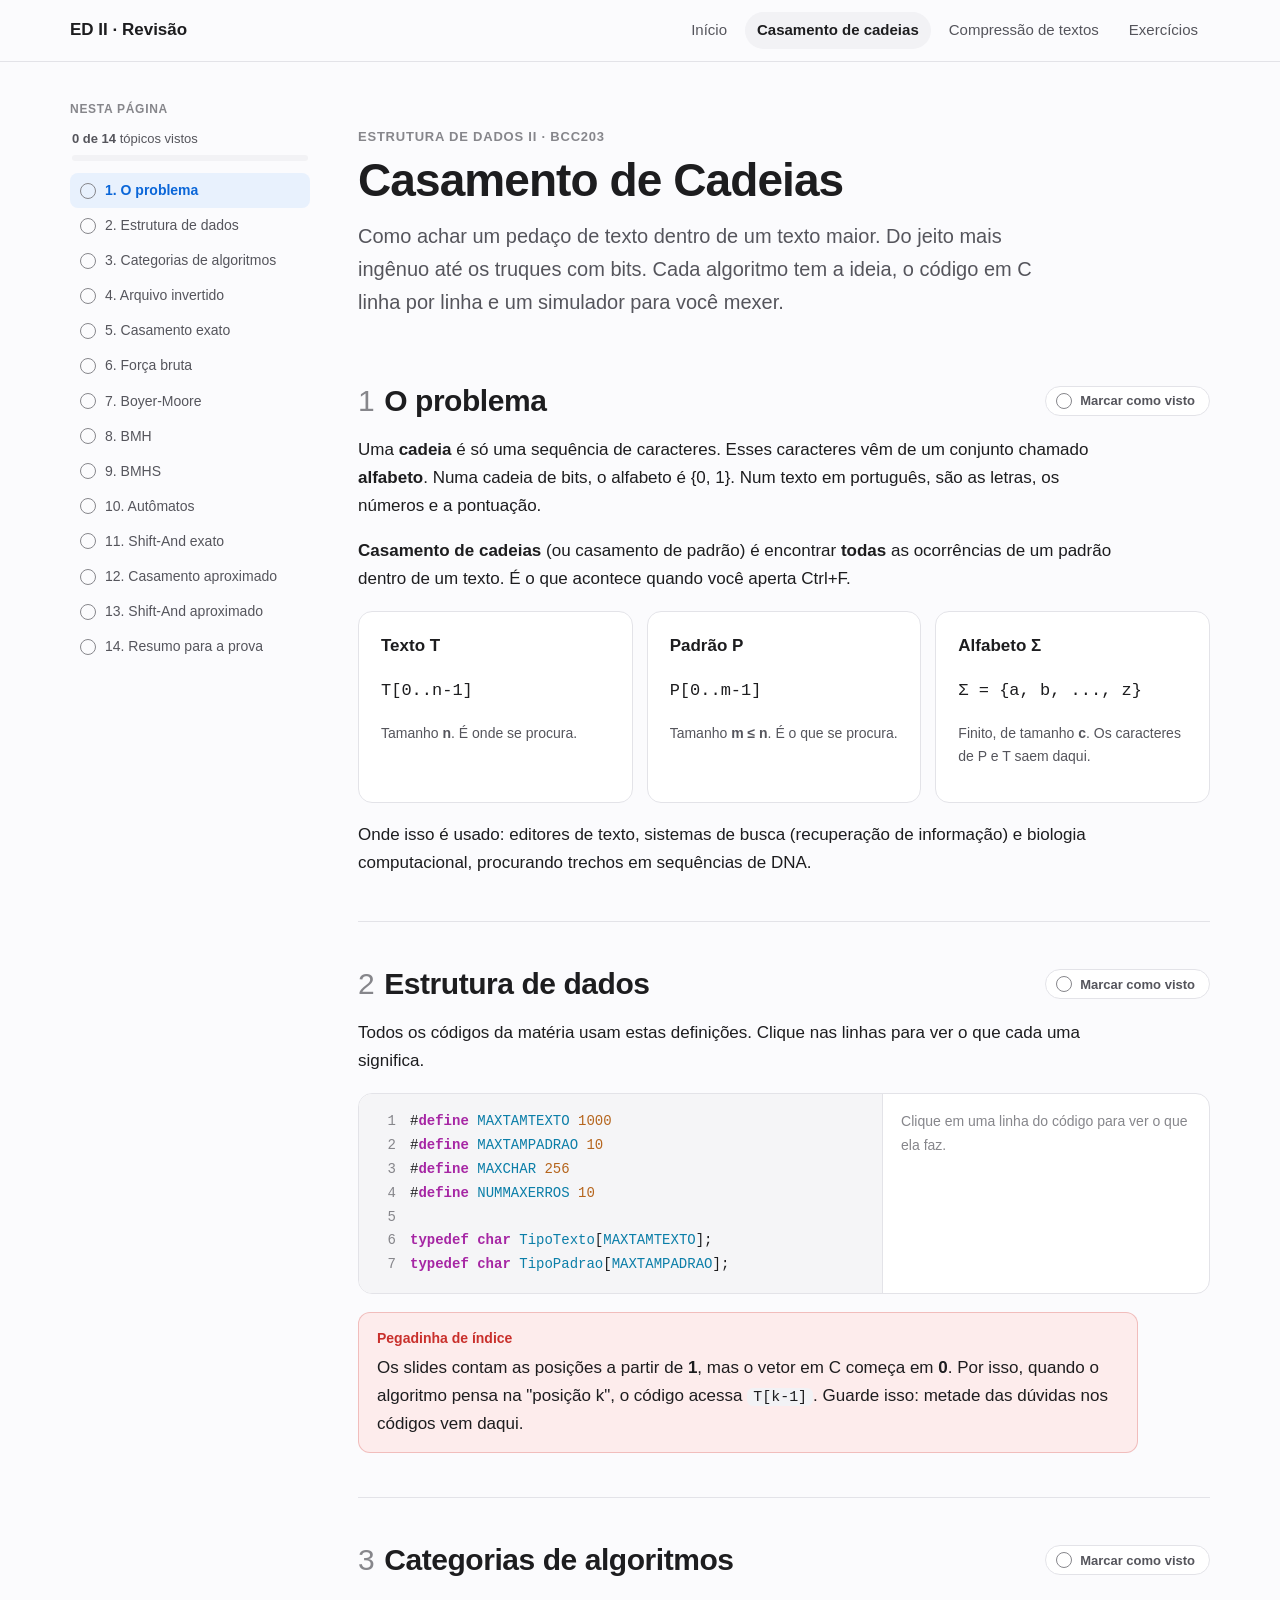
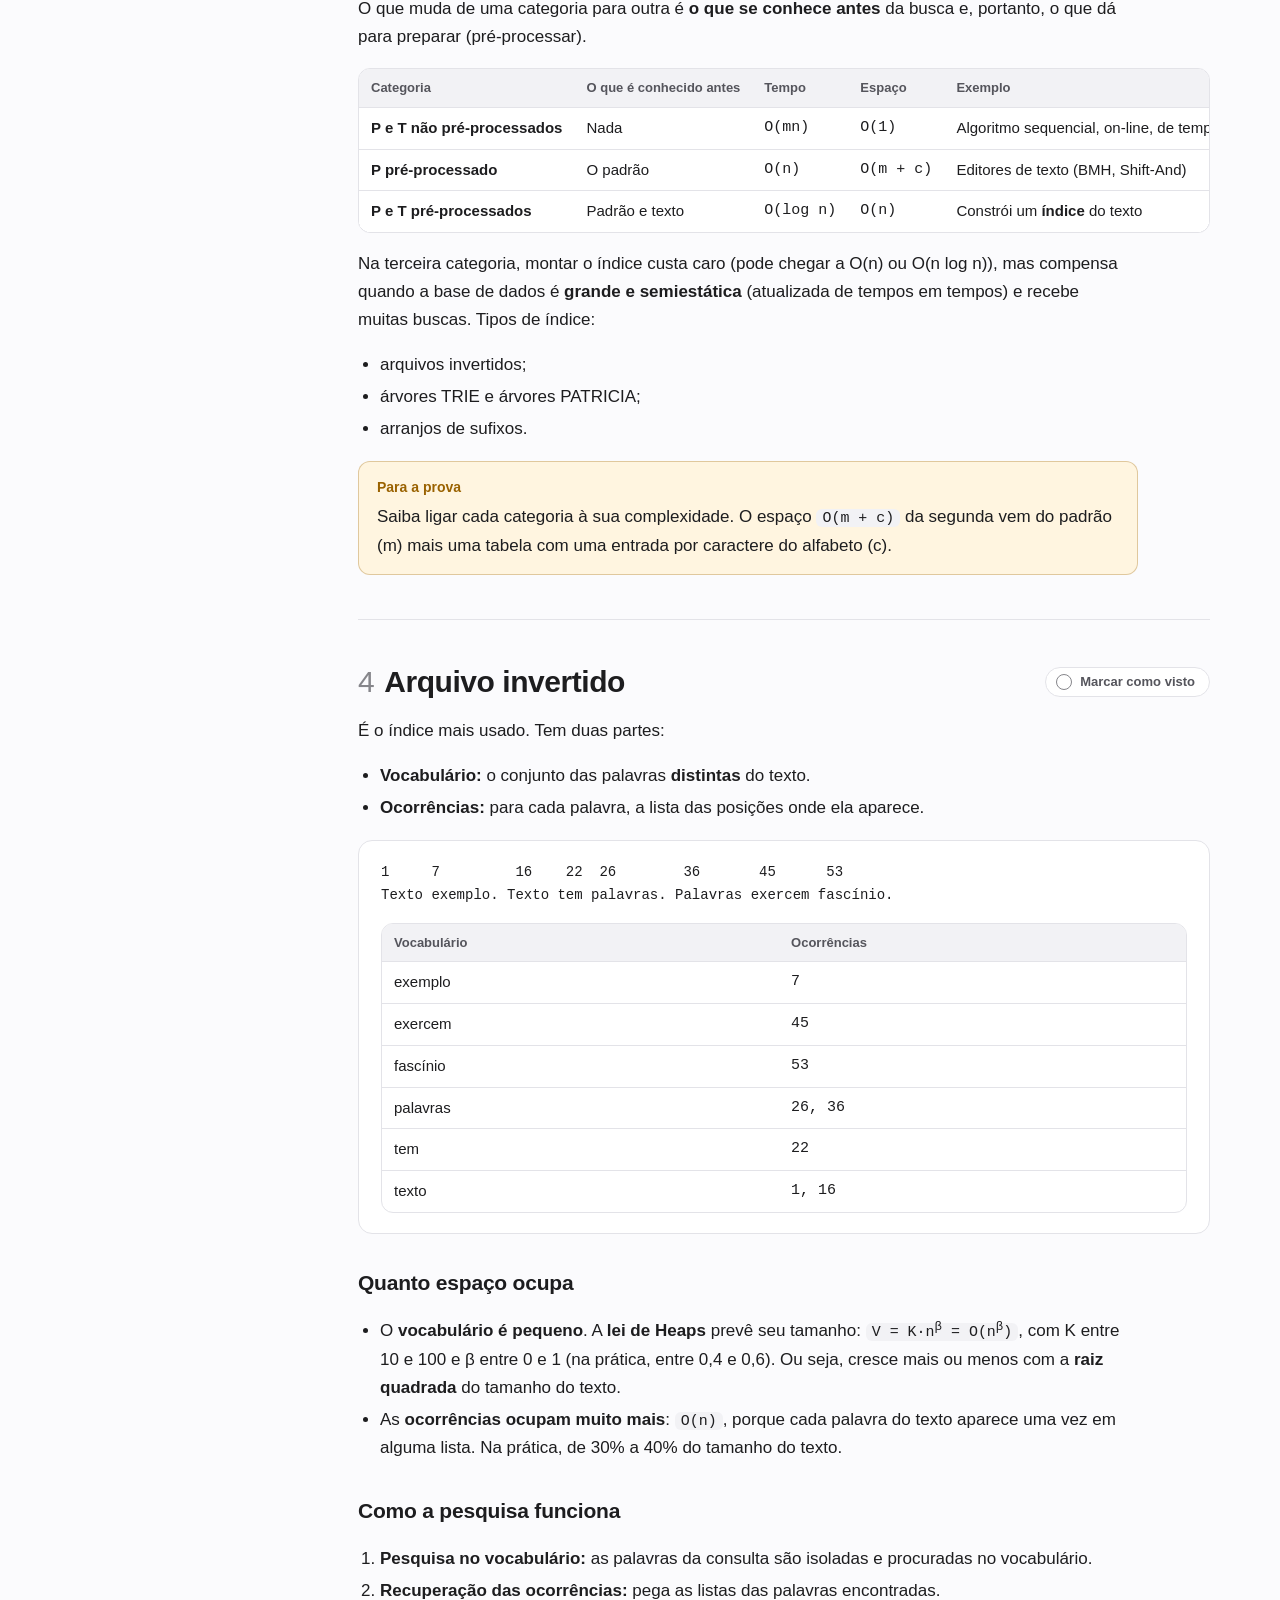
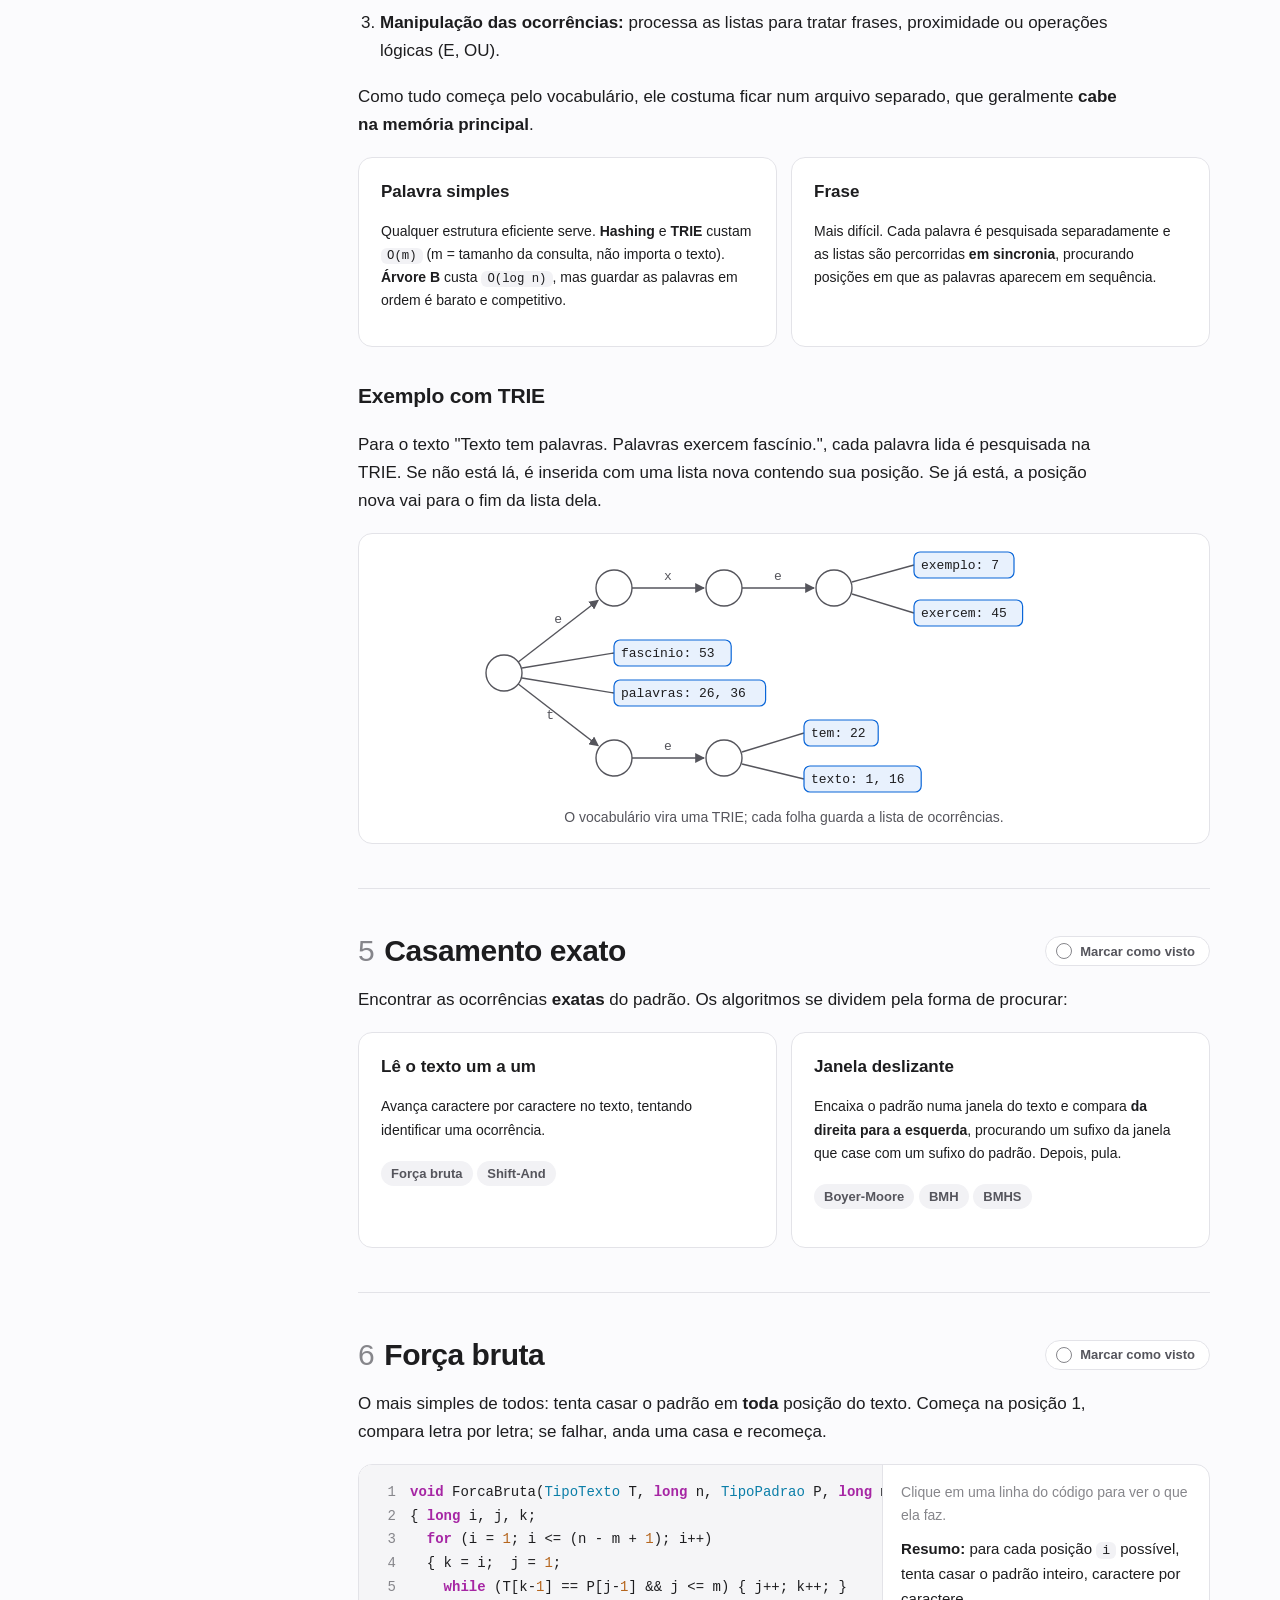
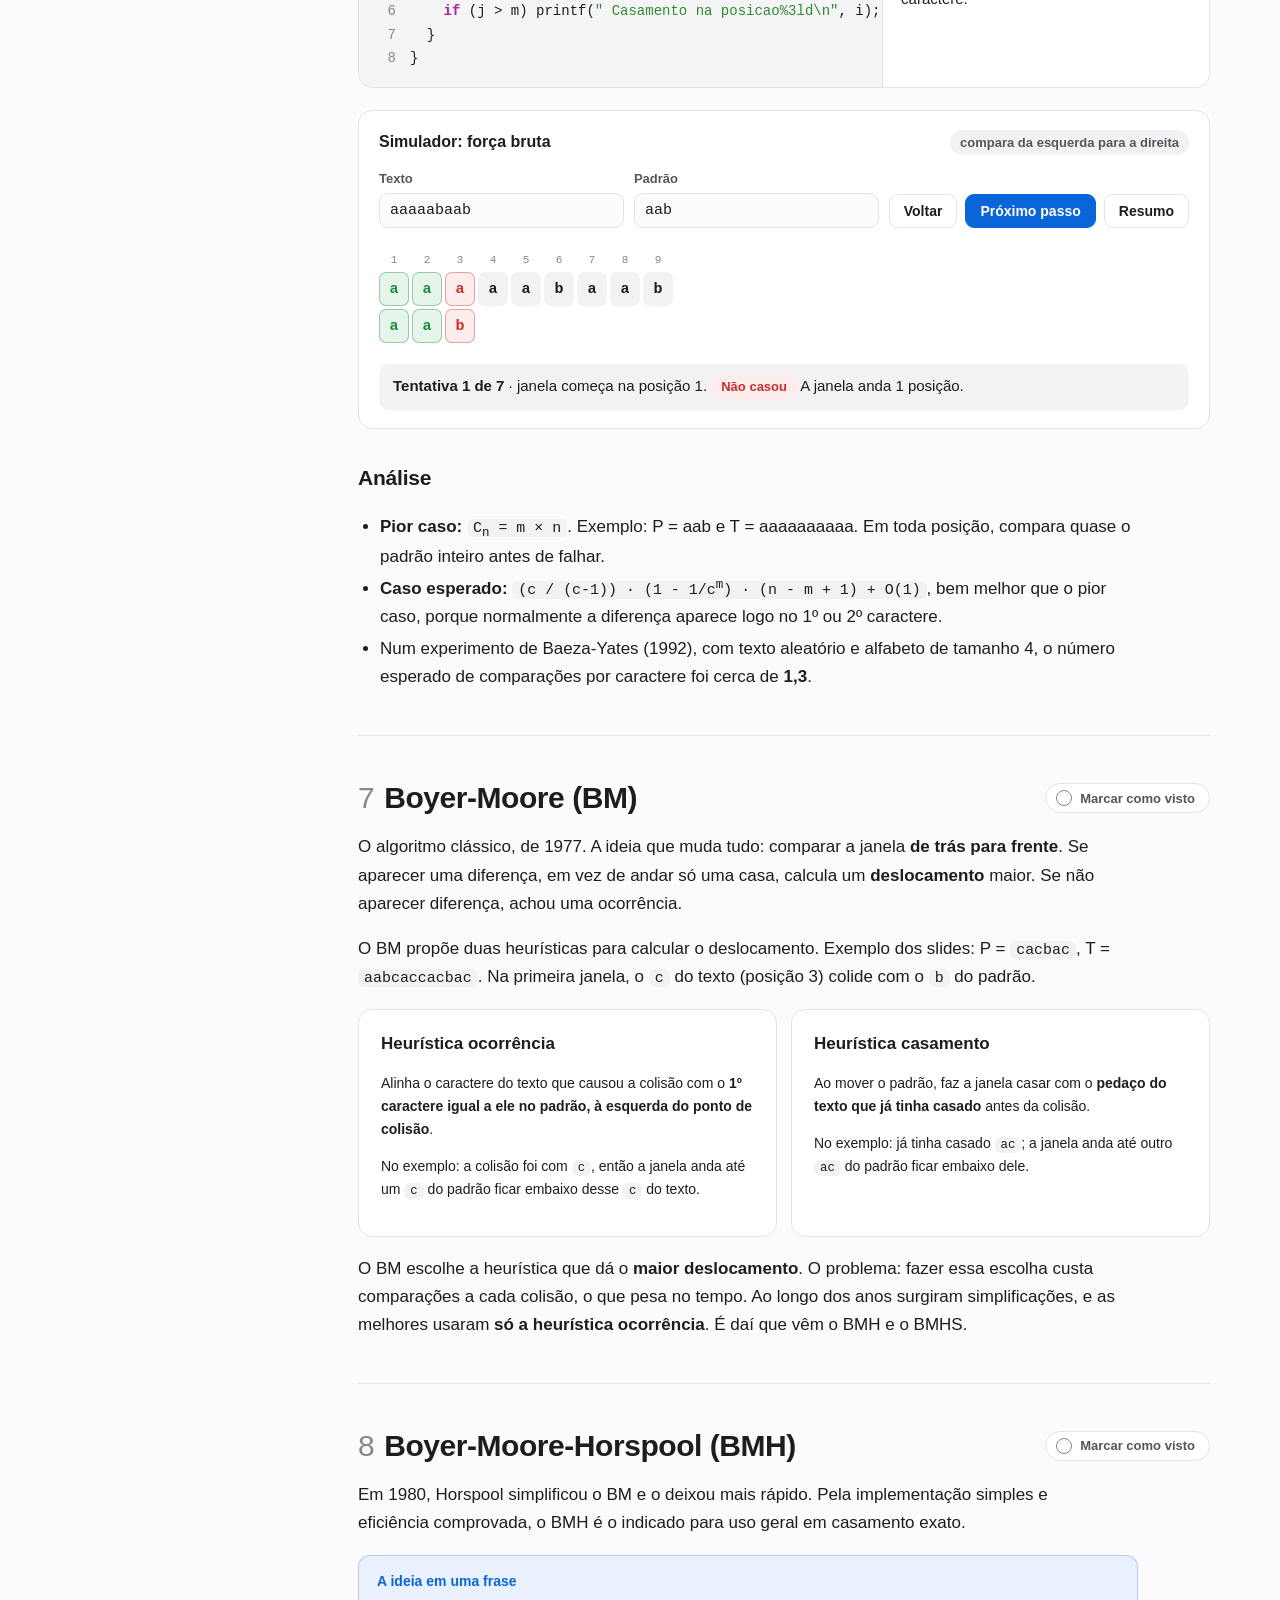
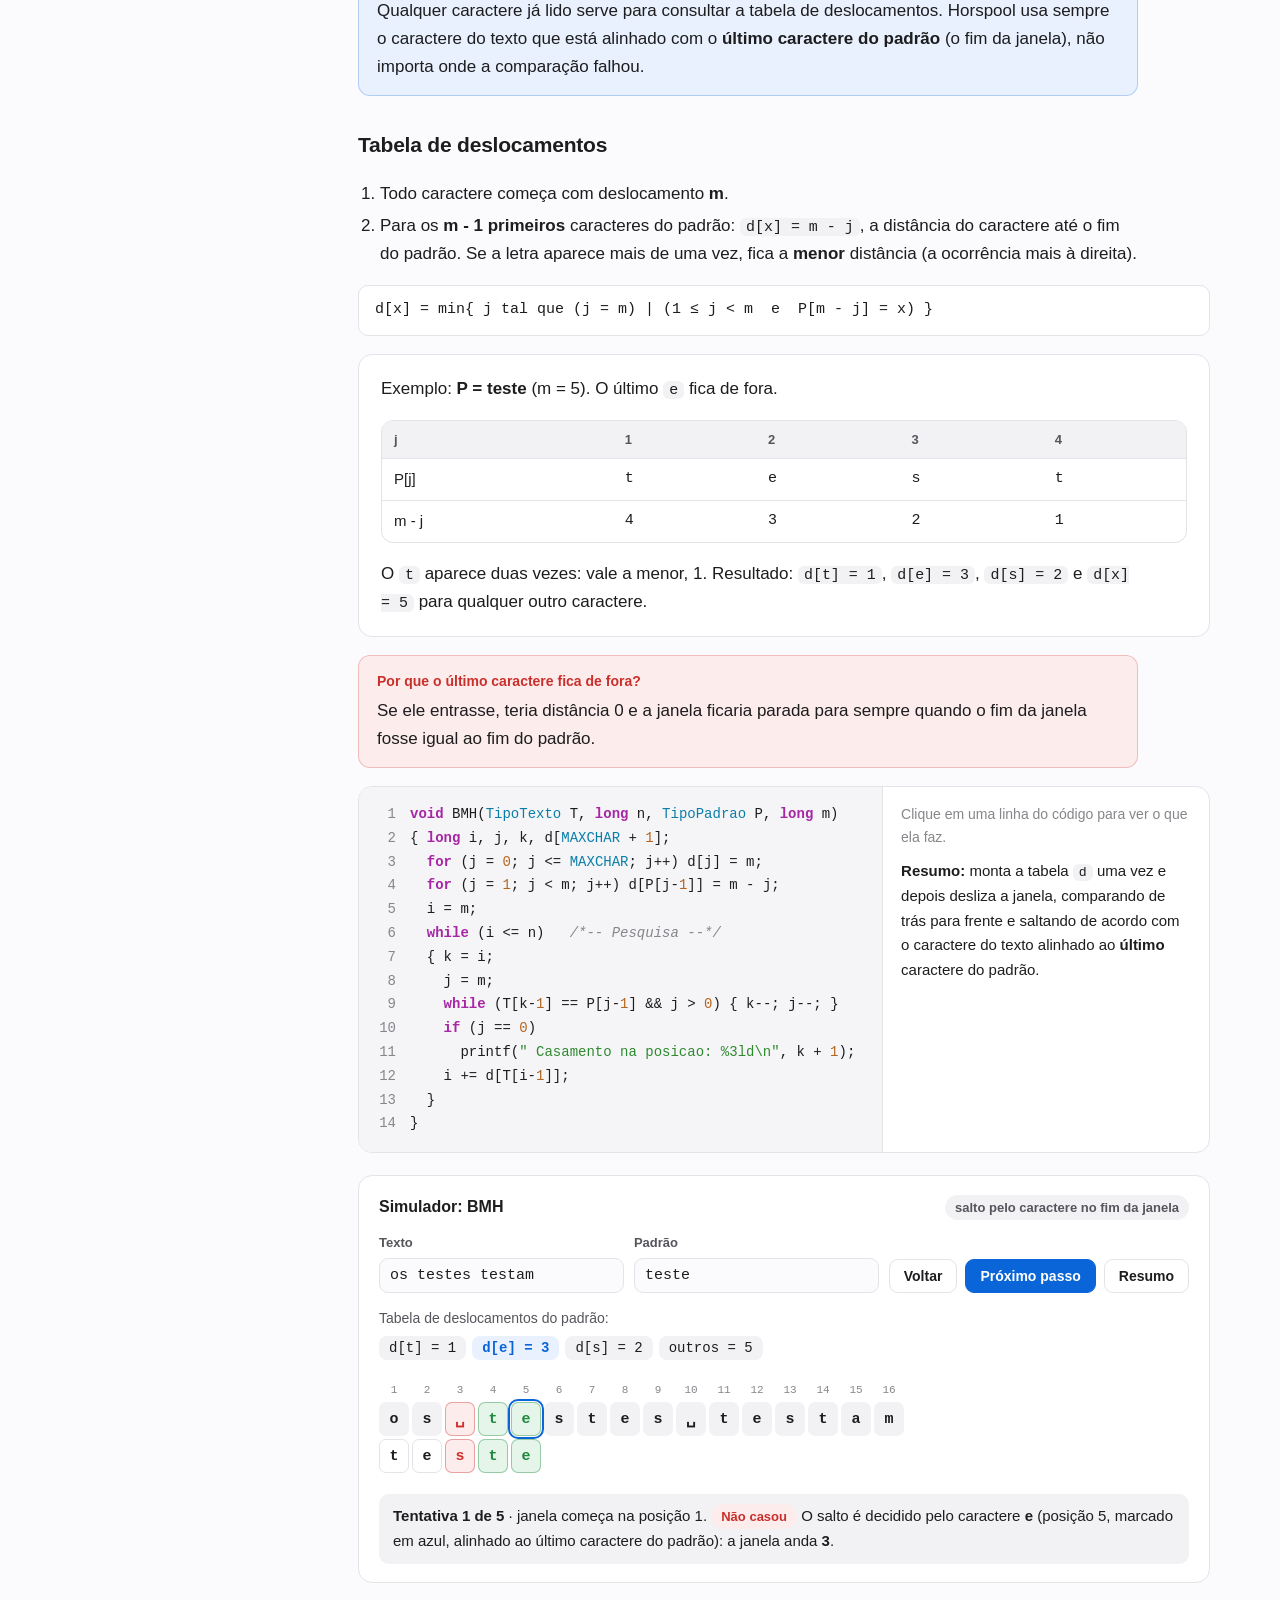
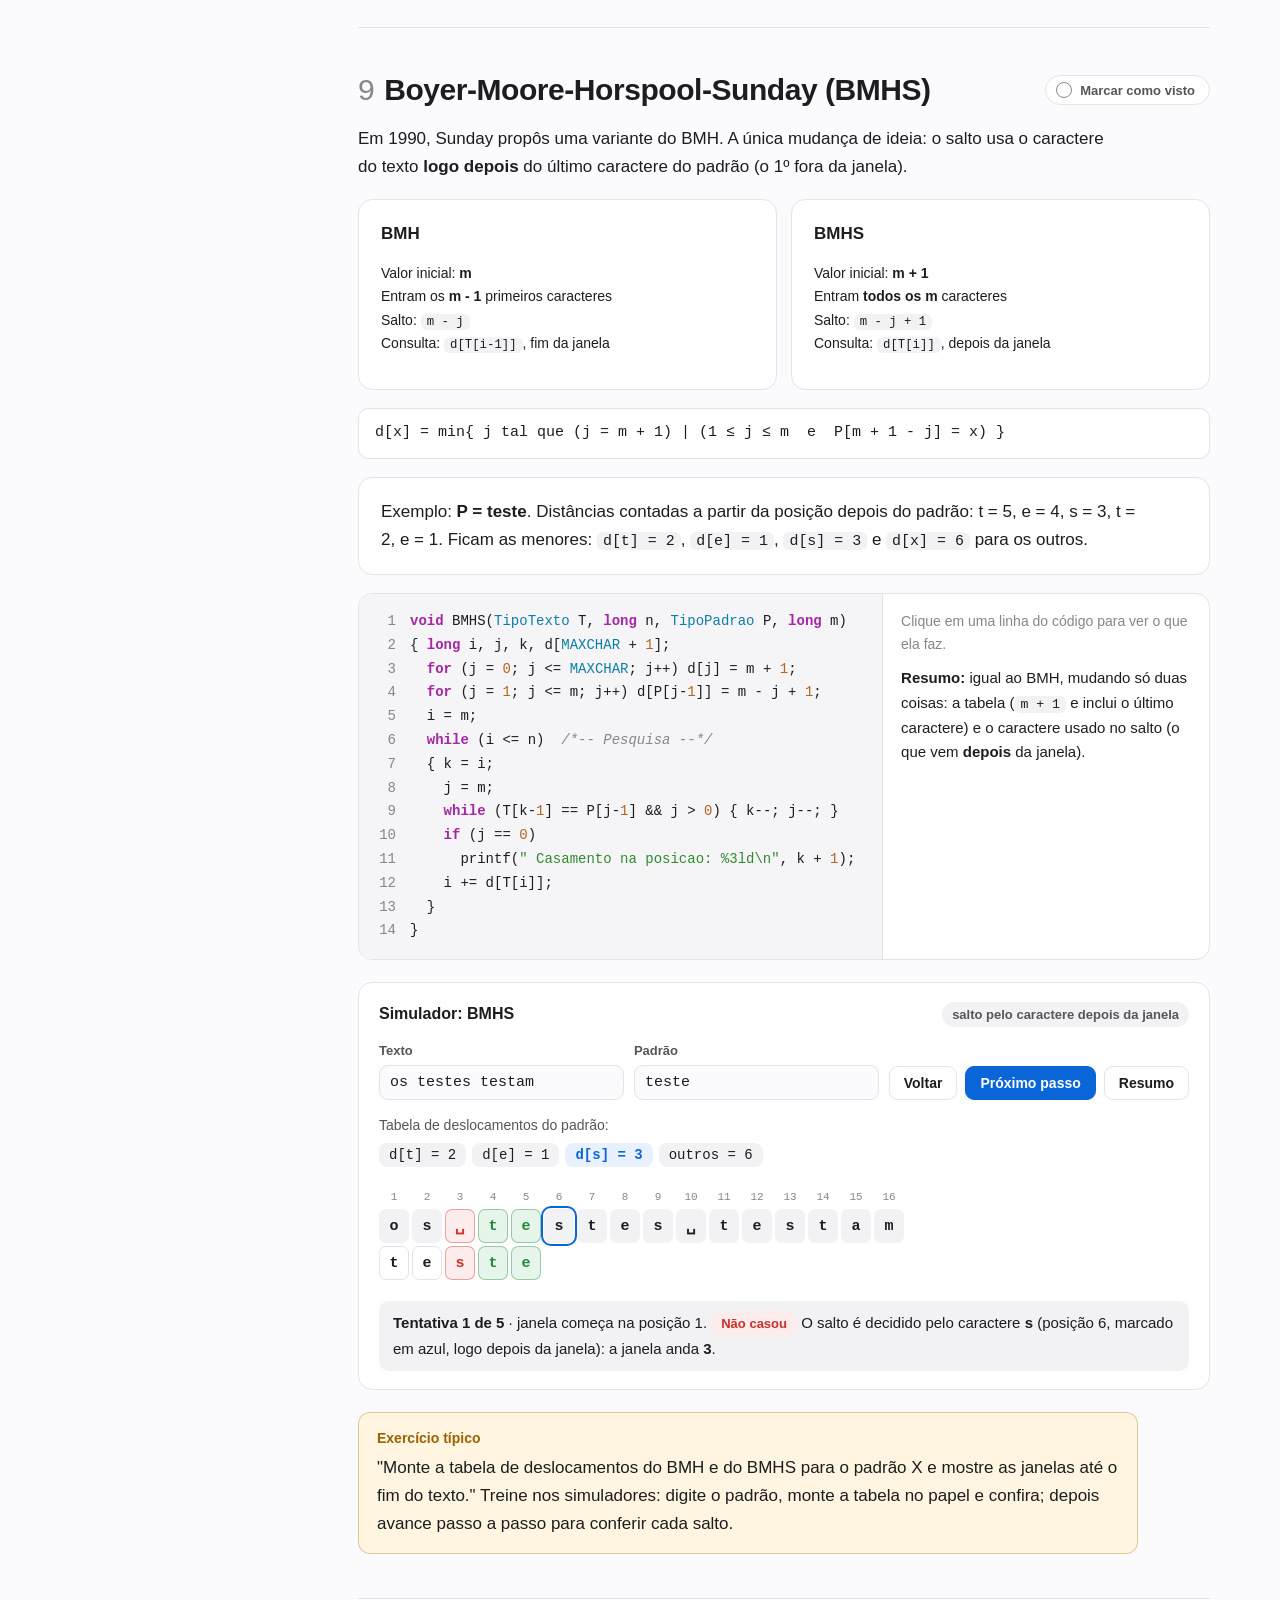
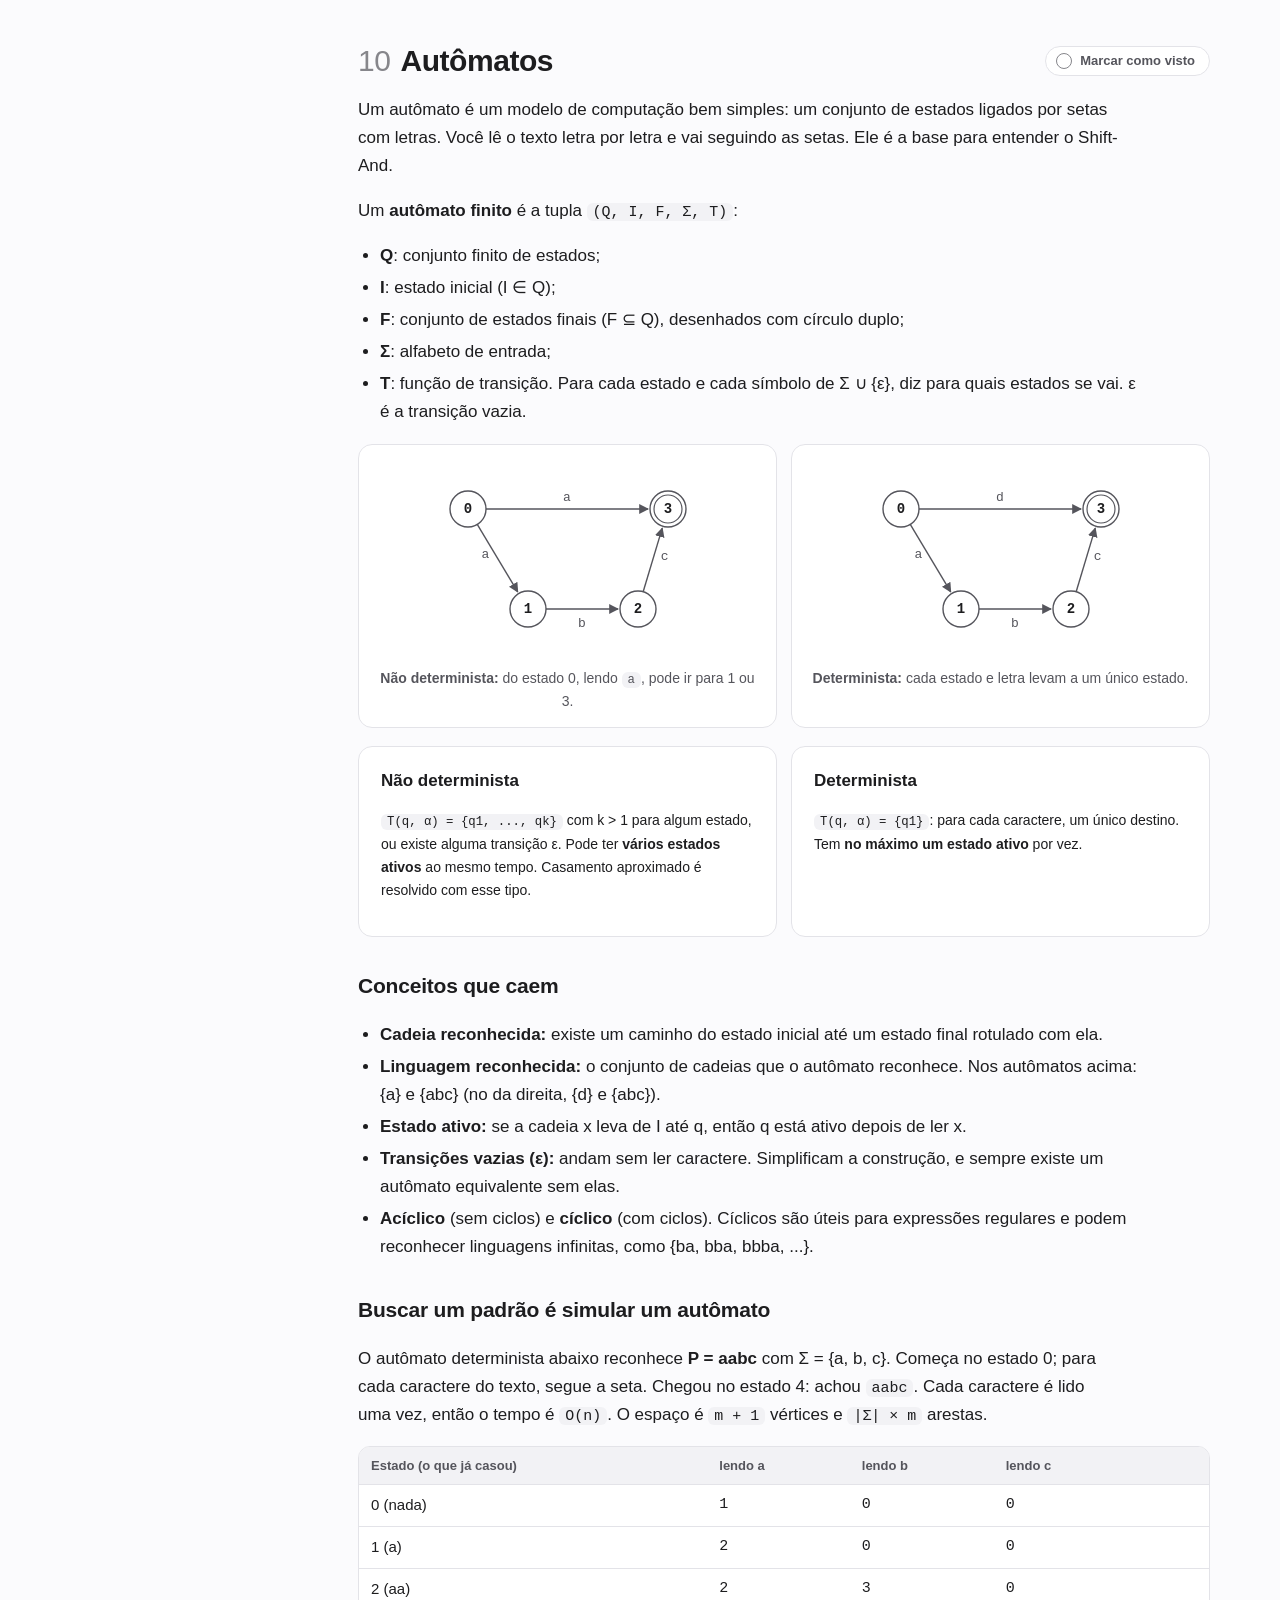
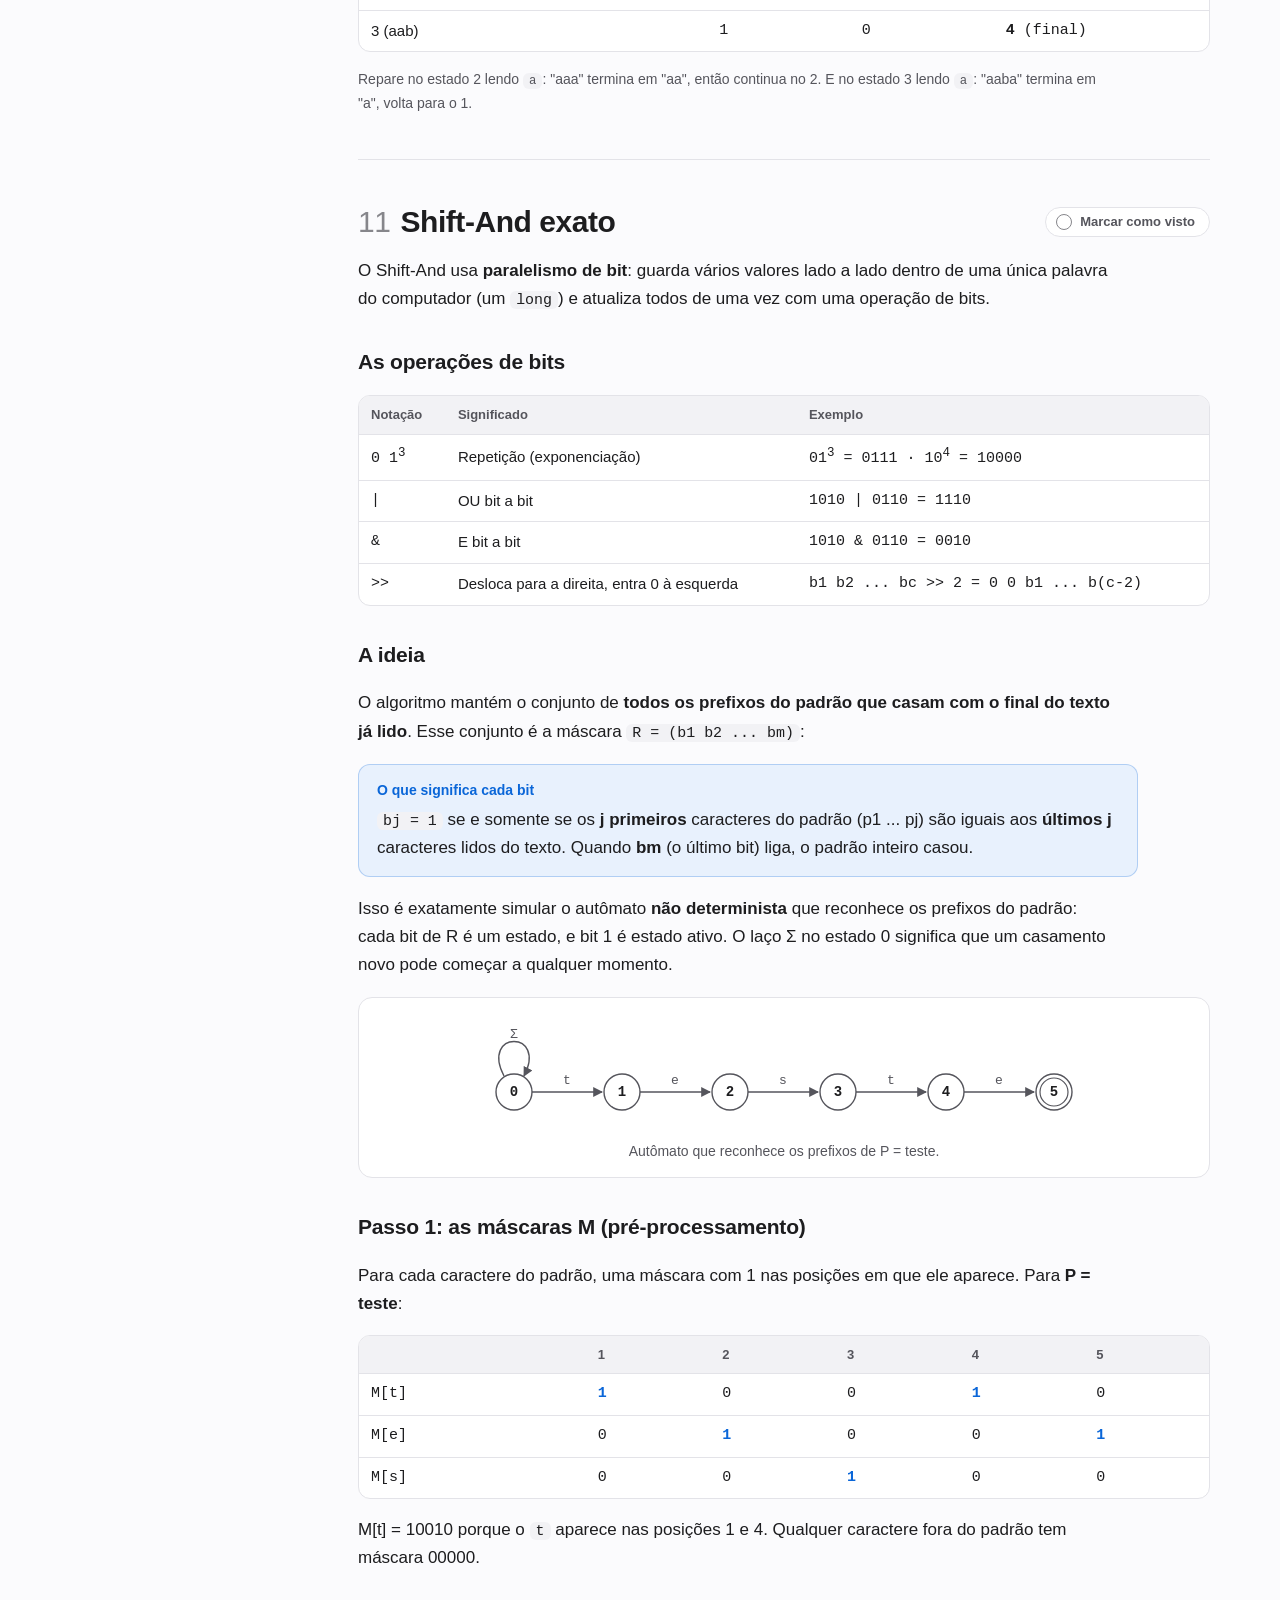
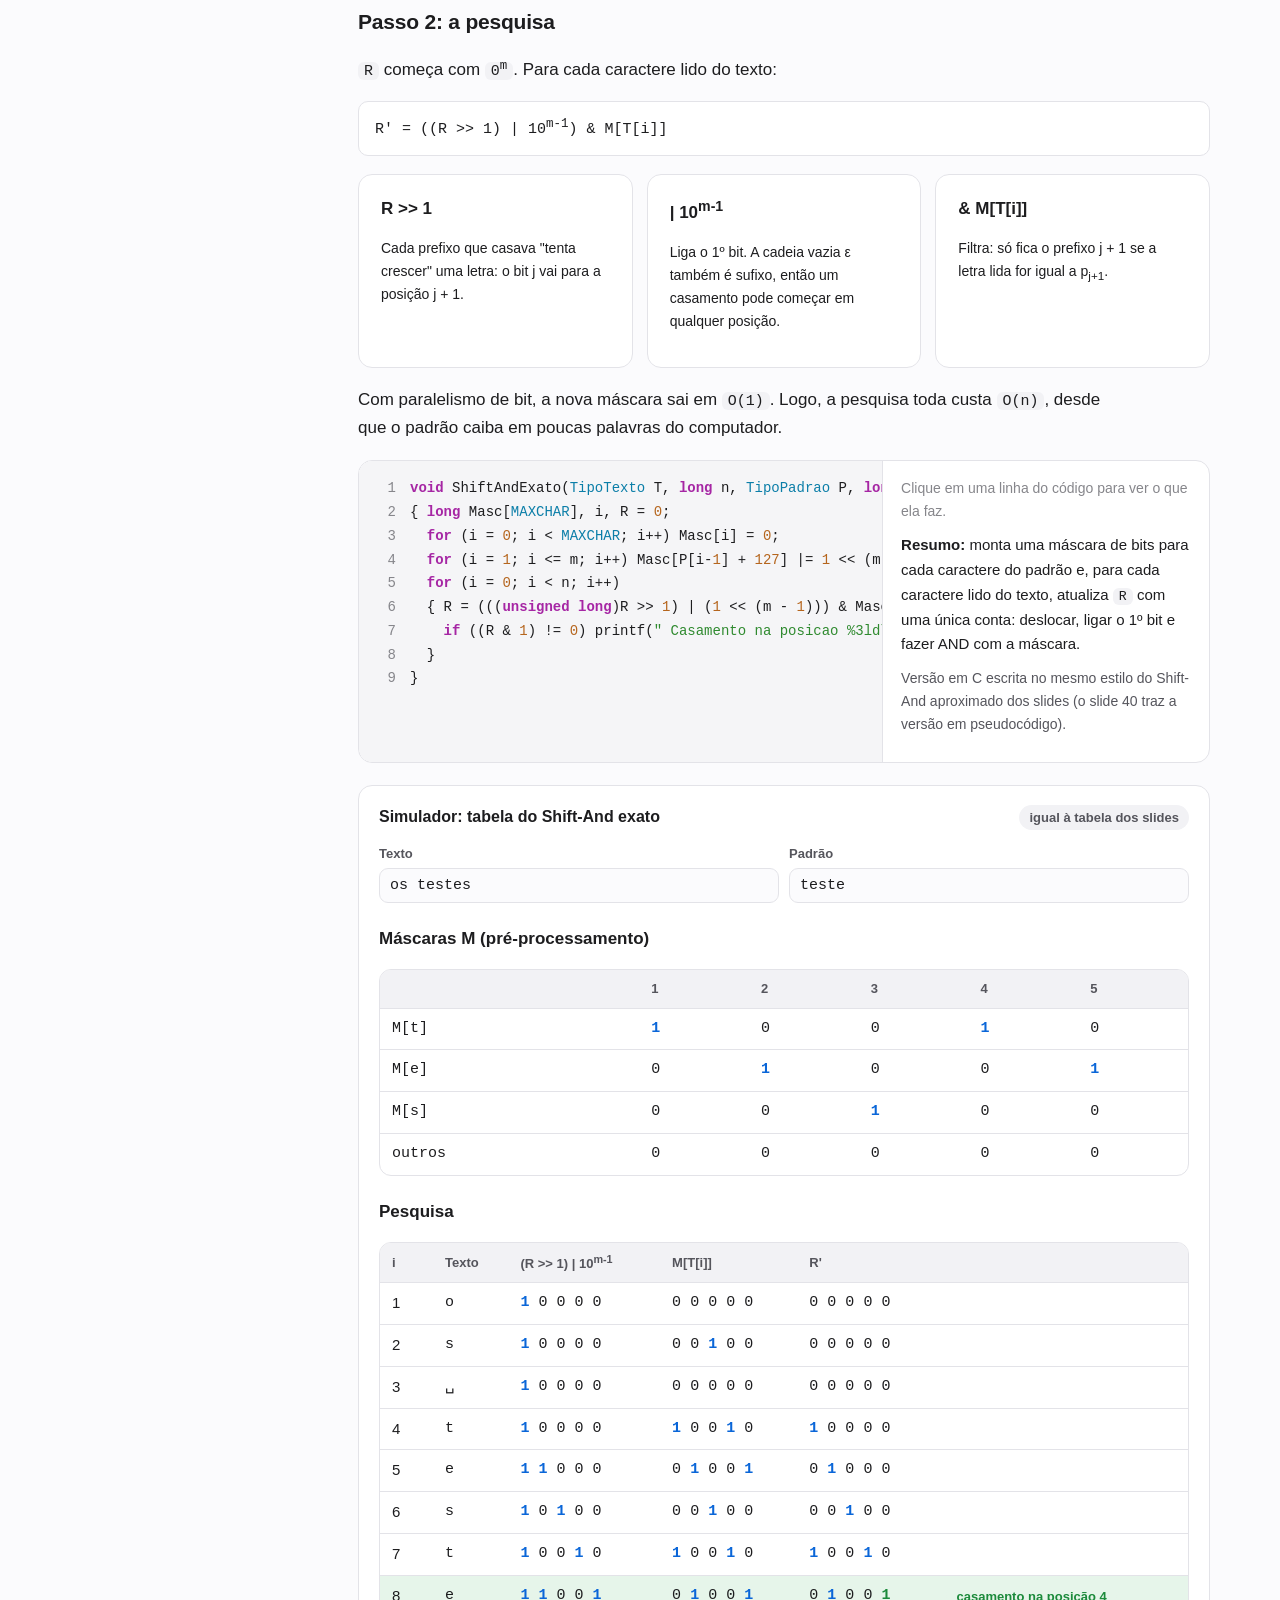
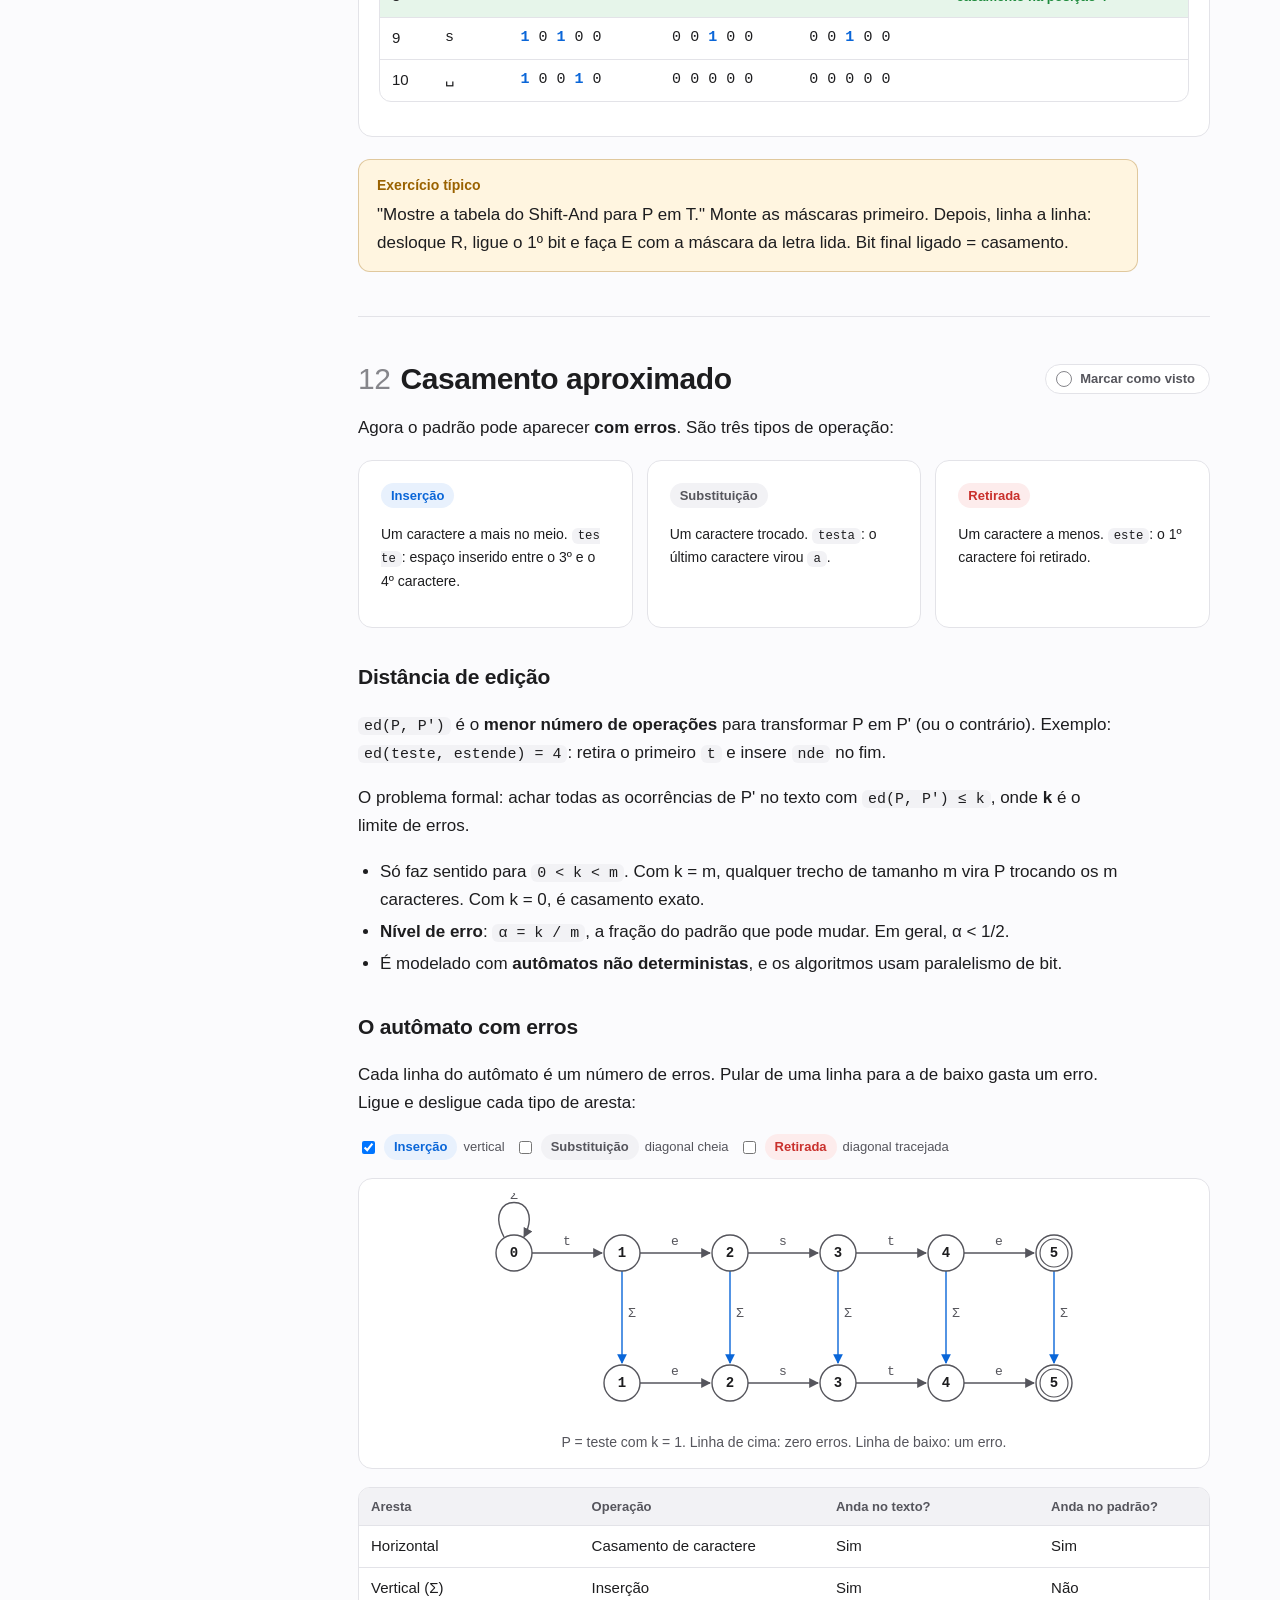
==== commit e9d6725e: "Página de exercícios: prova 2024/1 resolvida e questões novas" ====
--- a/casamento.html
+++ b/casamento.html
@@ -11,7 +11,7 @@
 <body>
 <header class="topbar"><div class="in">
   <a class="brand" href="index.html">ED II · Revisão</a>
-  <nav><a href="index.html">Início</a><a class="on" href="casamento.html">Casamento de cadeias</a><a href="compressao.html">Compressão de textos</a></nav>
+  <nav><a href="index.html">Início</a><a class="on" href="casamento.html">Casamento de cadeias</a><a href="compressao.html">Compressão de textos</a><a href="exercicios.html">Exercícios</a></nav>
 </div></header>
 
 <div class="layout">
--- a/style.css
+++ b/style.css
@@ -199,3 +199,21 @@
 .next { display: flex; justify-content: space-between; gap: 12px; margin-top: 56px; flex-wrap: wrap; }
 .next a { border: 1px solid var(--line); background: var(--surface); padding: 14px 18px; border-radius: 12px; font-weight: 600; }
 @media (prefers-reduced-motion: reduce) { html { scroll-behavior: auto; } *, *::before, *::after { transition: none !important; } }
+
+/* Exercícios */
+.enun { border-left: 3px solid var(--accent); }
+.enun p:first-child { margin-top: 0; } .enun p:last-child, .enun pre:last-child { margin-bottom: 0; }
+details.sol { background: var(--surface); border: 1px solid var(--line); border-radius: var(--radius); margin: 12px 0; padding: 0 18px; transition: border-color .18s ease; }
+details.sol[open] { padding-bottom: 14px; border-color: color-mix(in srgb, var(--ok) 35%, var(--line)); }
+details.sol > summary { cursor: pointer; font-weight: 600; padding: 12px 0; color: var(--ok); list-style: none; }
+details.sol > summary::-webkit-details-marker { display: none; }
+details.sol > summary::before { content: "+"; display: inline-block; width: 18px; transition: transform .18s ease; }
+details.sol[open] > summary::before { content: "−"; }
+pre.solcode { font: 14px/1.6 var(--mono); background: var(--code-bg); border: 1px solid var(--line); border-radius: 10px; padding: 14px 16px; overflow-x: auto; }
+table.grade th, table.grade td { text-align: center; padding: 5px 0; min-width: 26px; font-family: var(--mono); border-right: 1px solid var(--line); }
+table.grade tr.txt td { font-weight: 700; background: var(--surface-2); }
+table.grade td.num { color: var(--text-3); font-size: 12px; }
+table.grade td.g-ok { background: var(--ok-soft); color: var(--ok); font-weight: 700; }
+table.grade td.g-bad { background: var(--bad-soft); color: var(--bad); font-weight: 700; }
+ol.passos { font-size: 15px; } ol.passos li { margin: 6px 0; }
+.okt { color: var(--ok); }
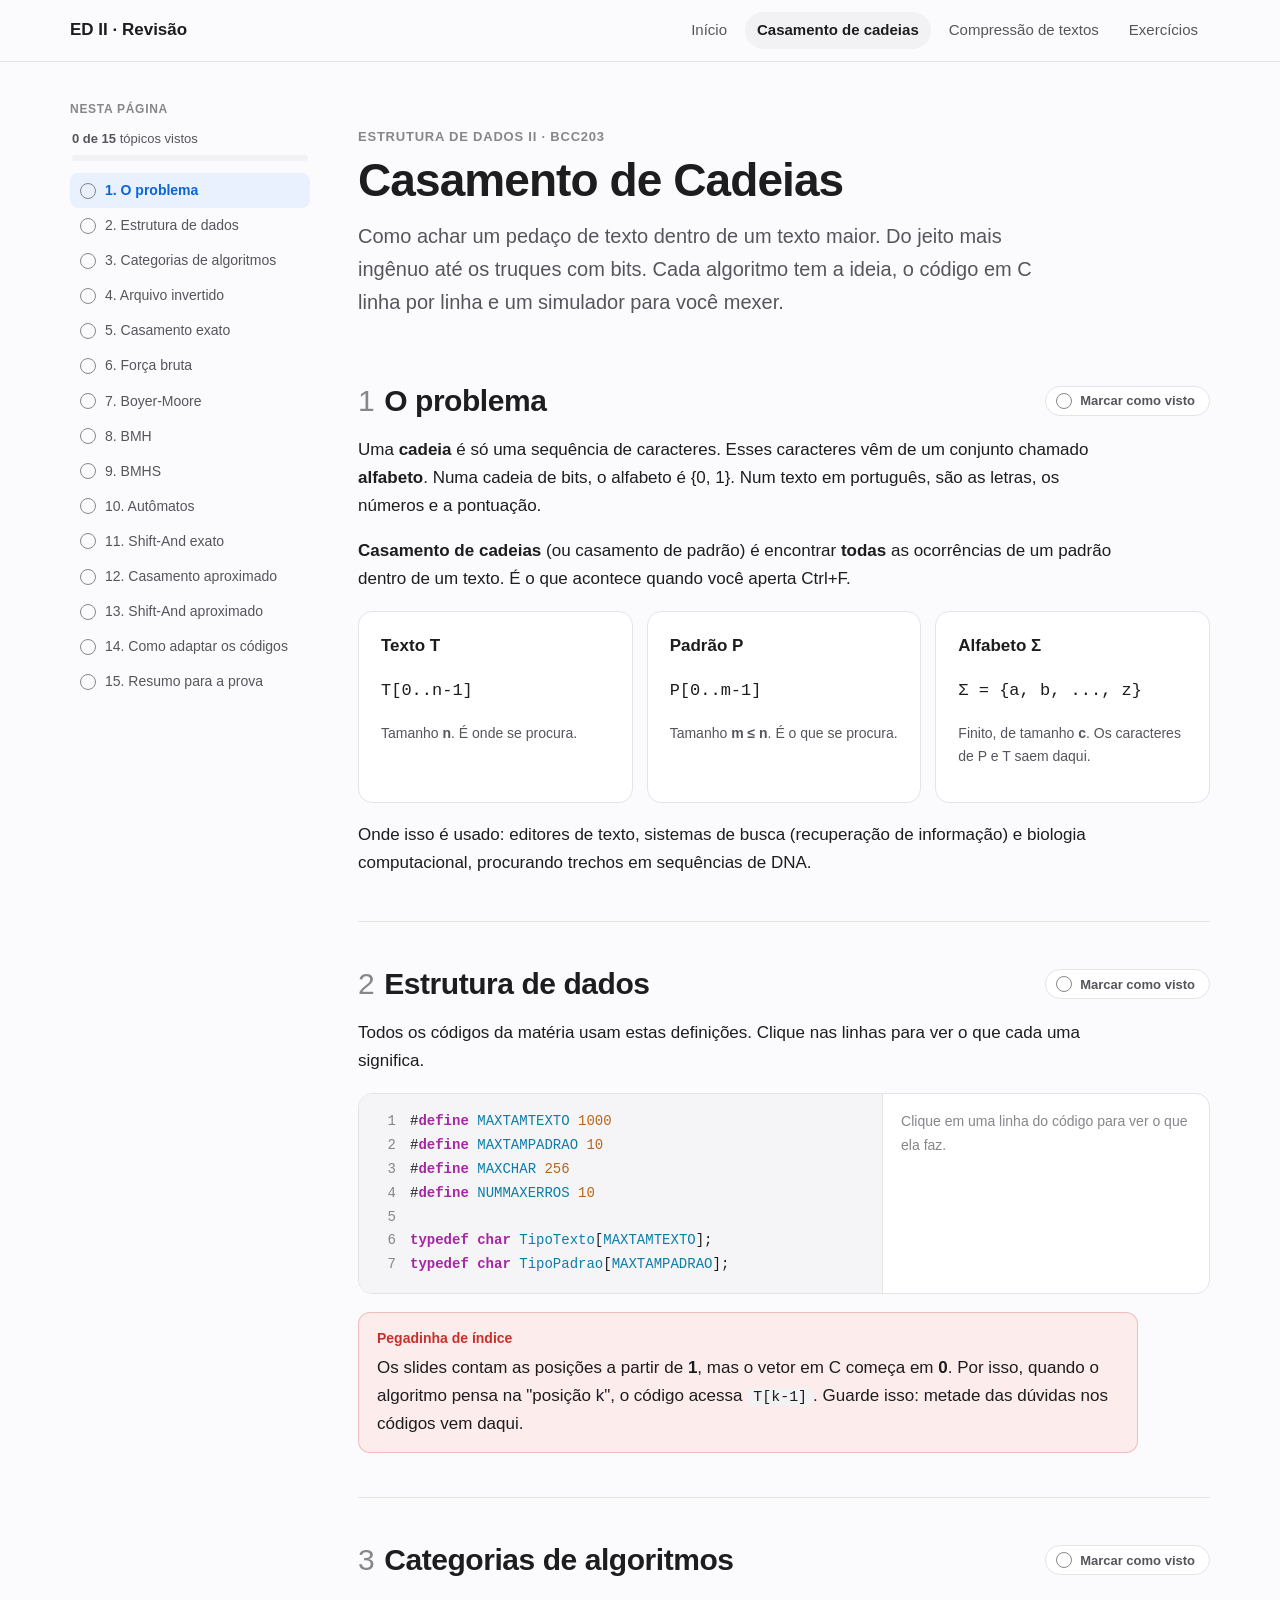
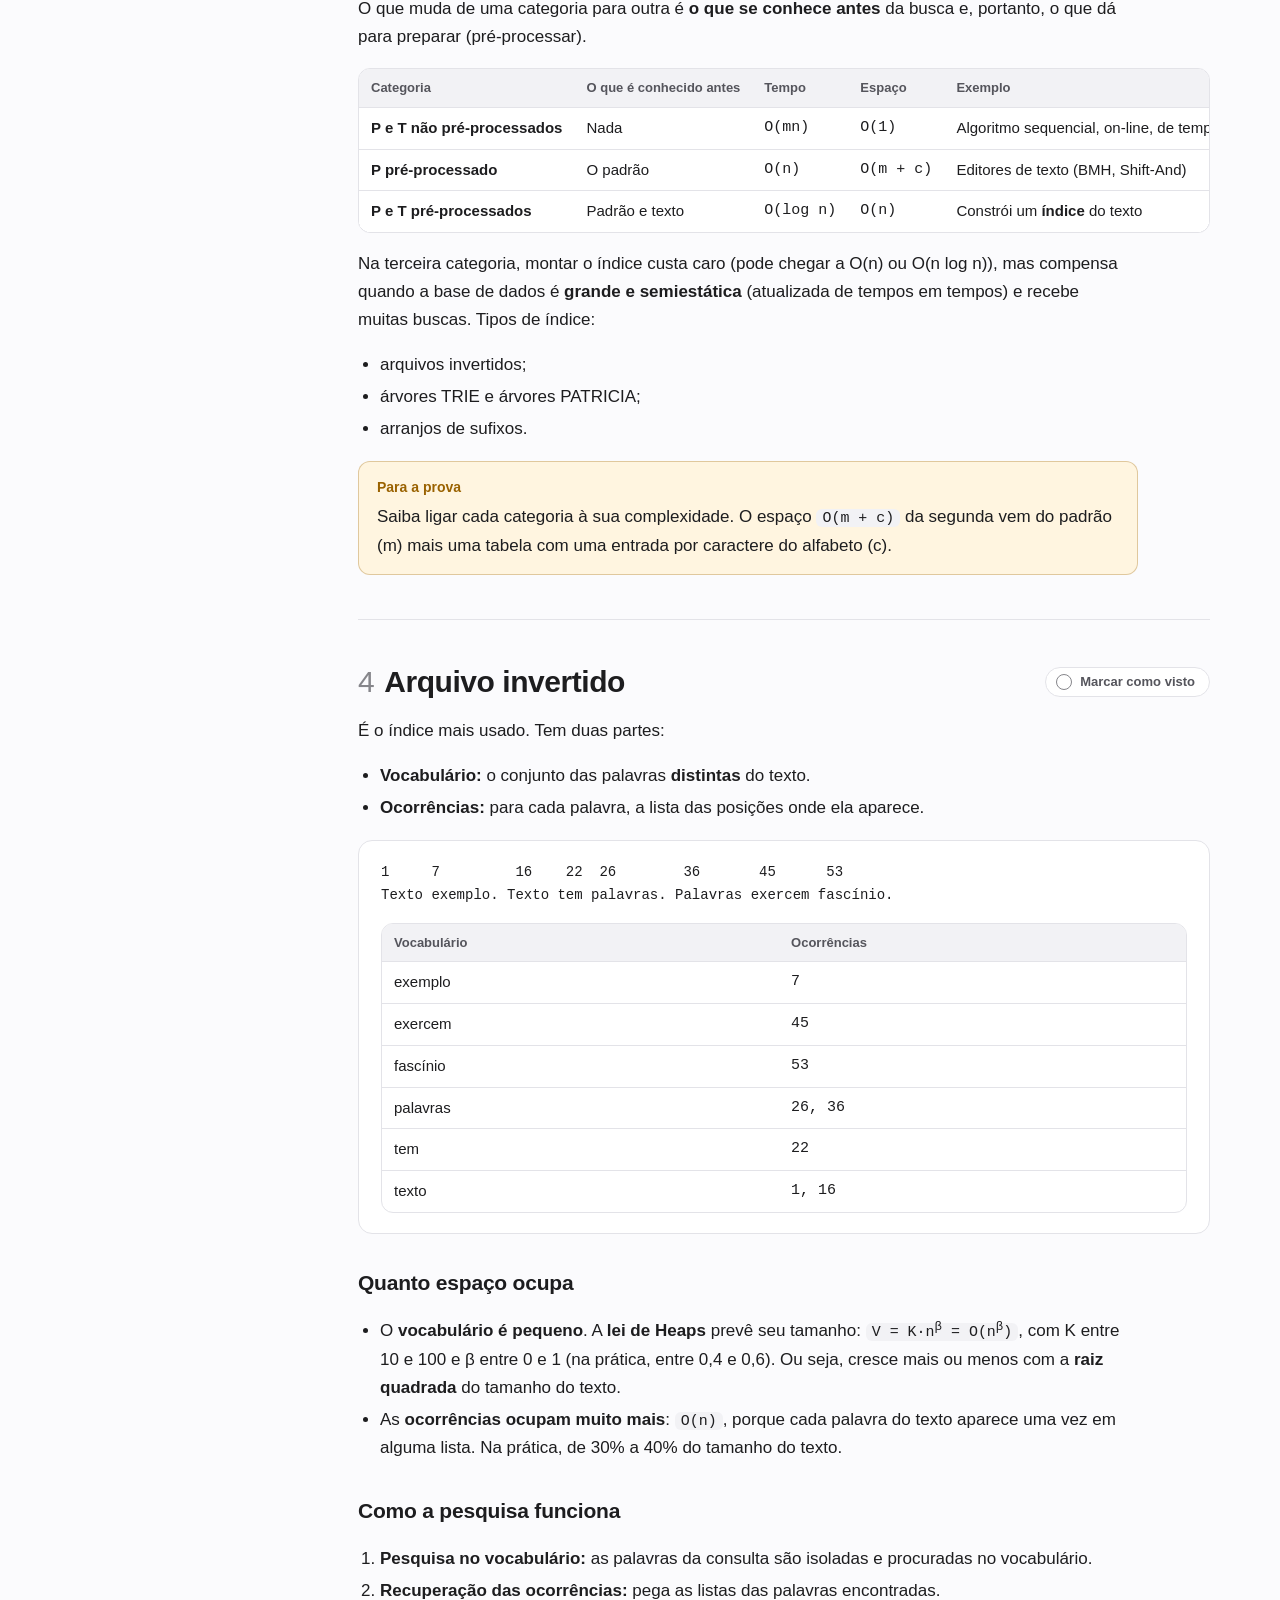
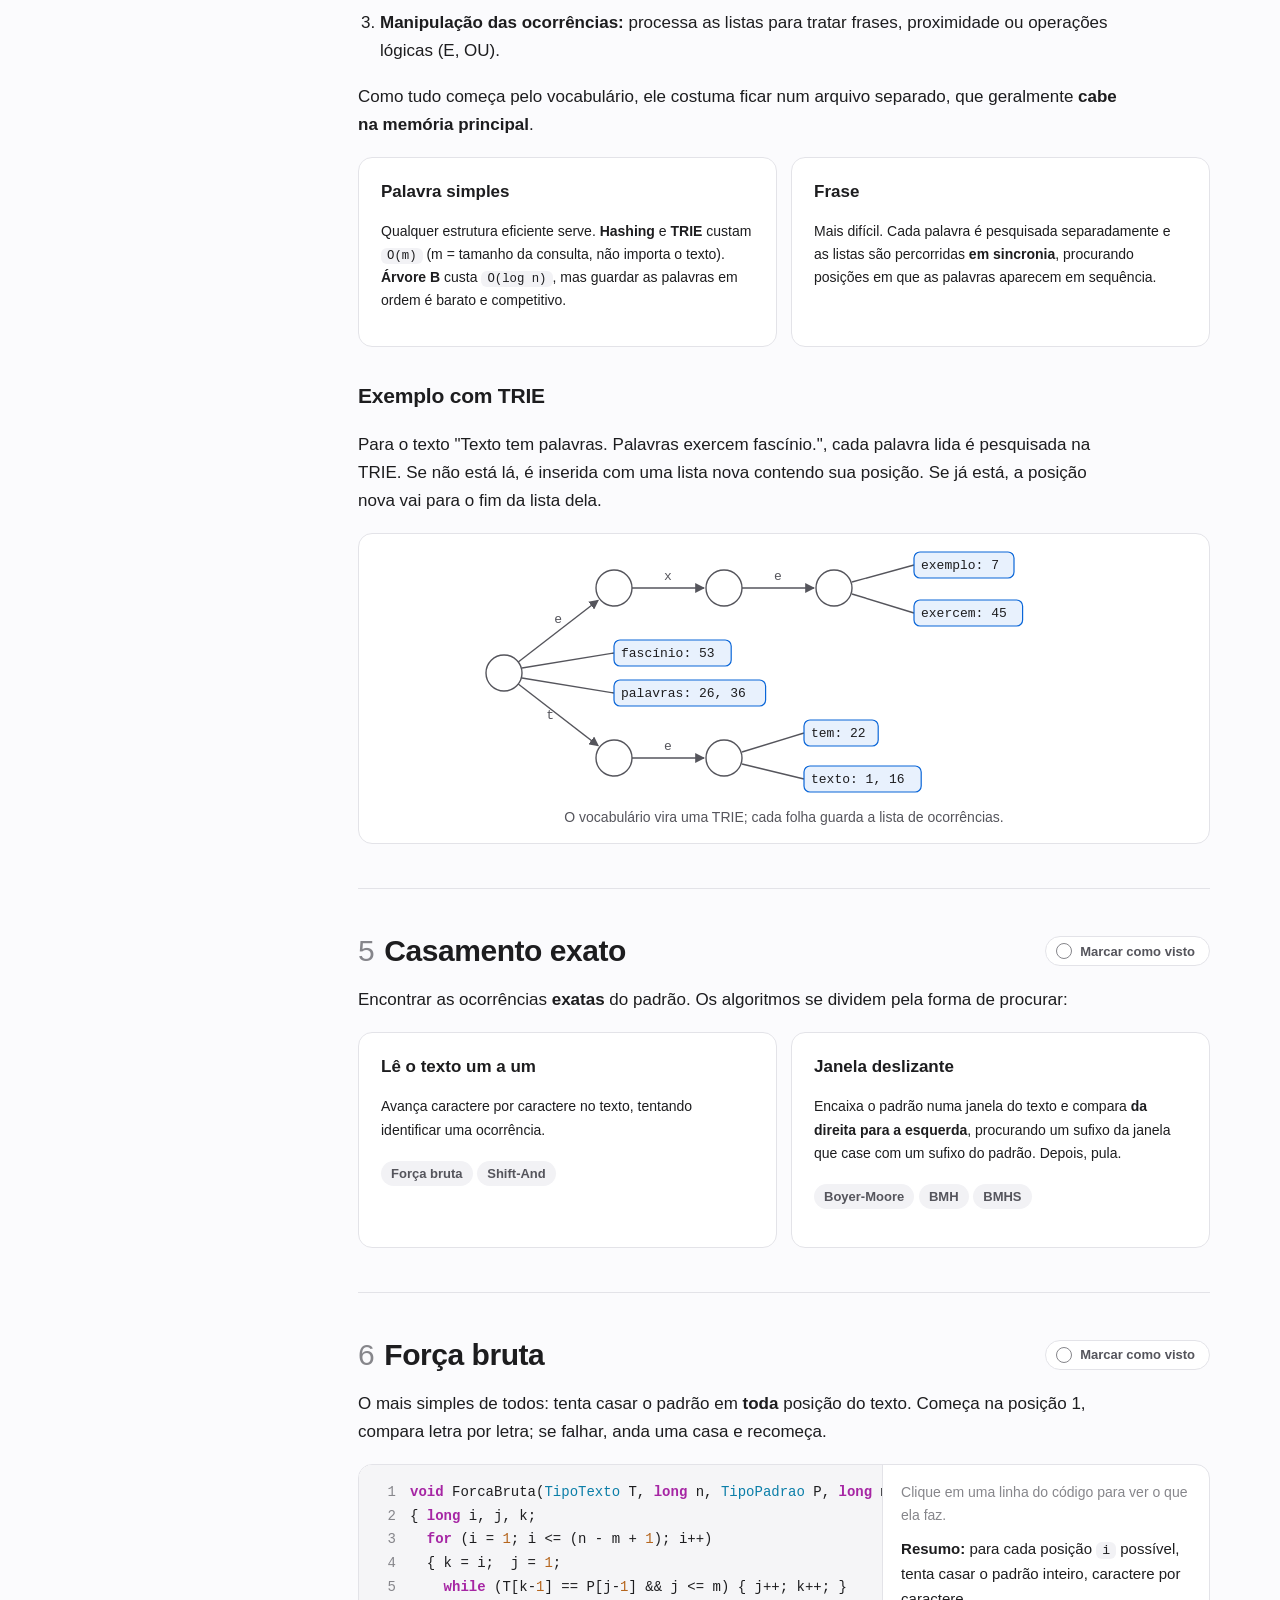
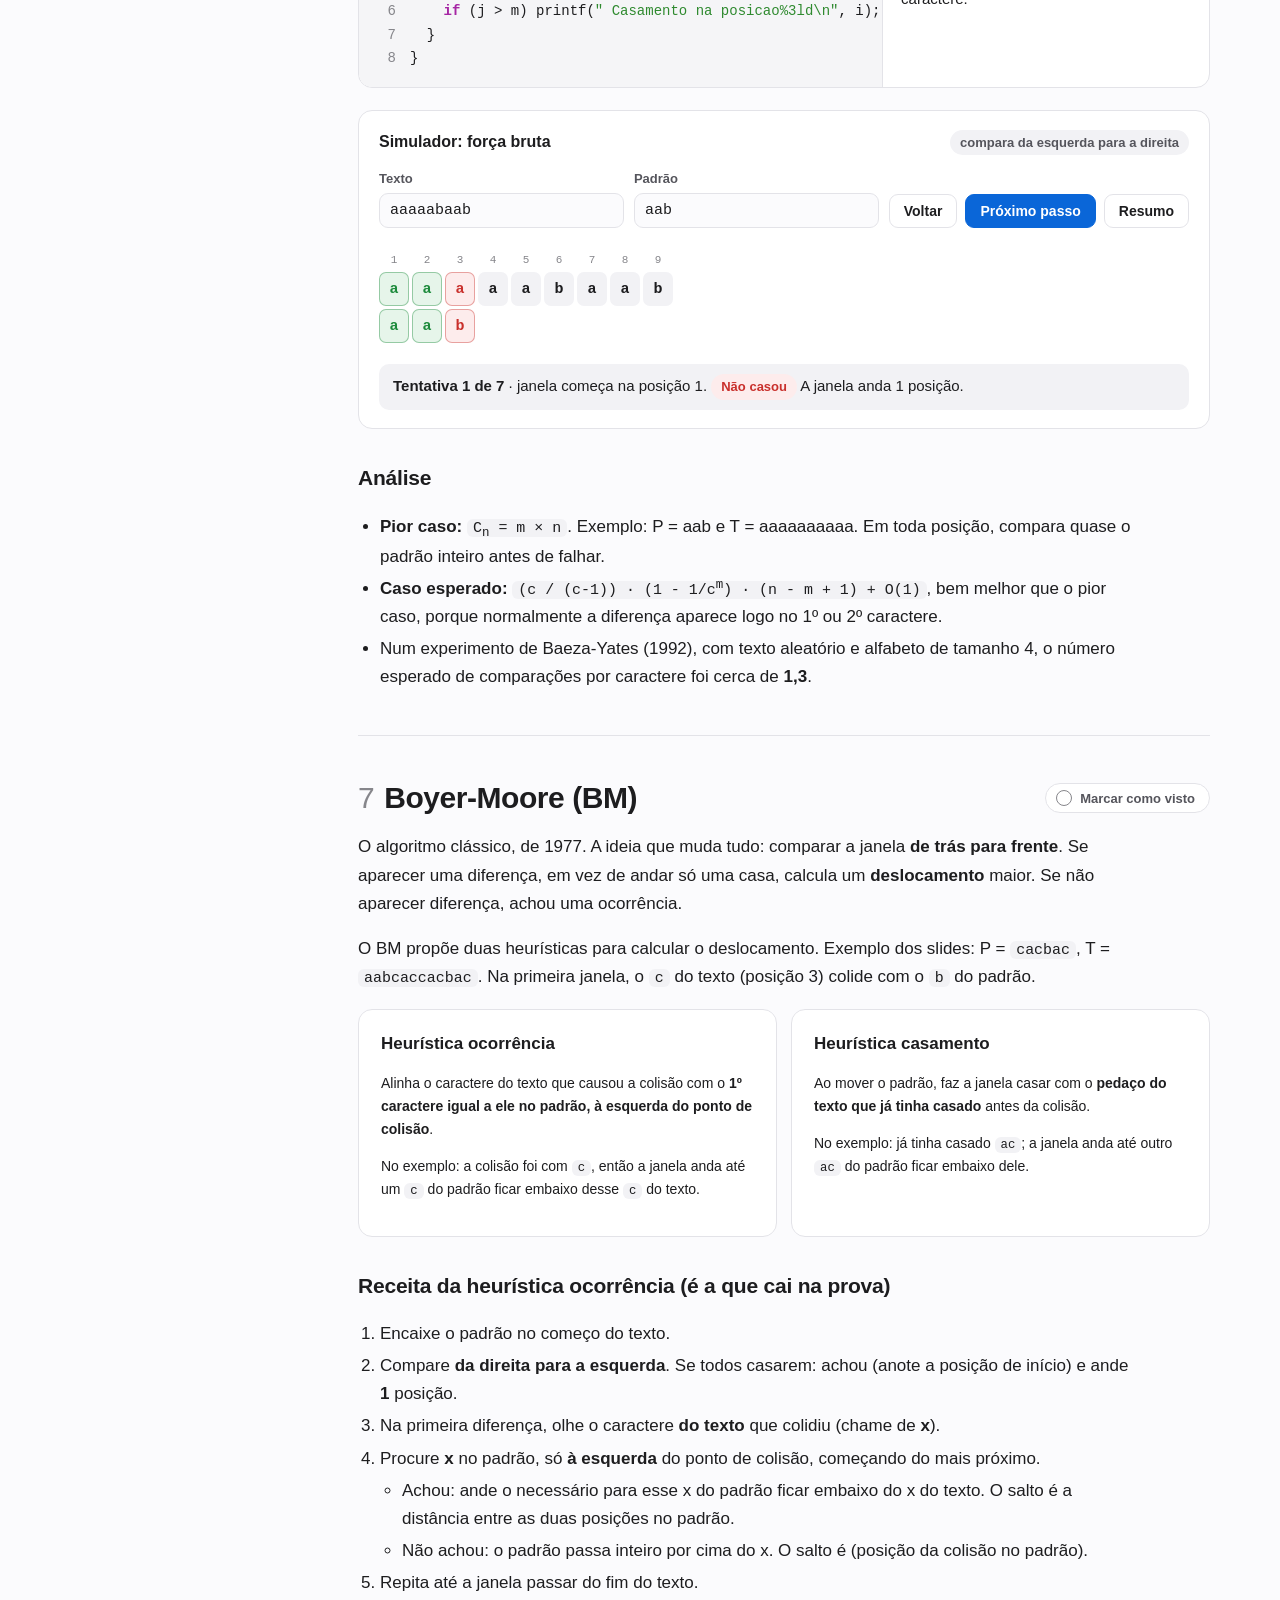
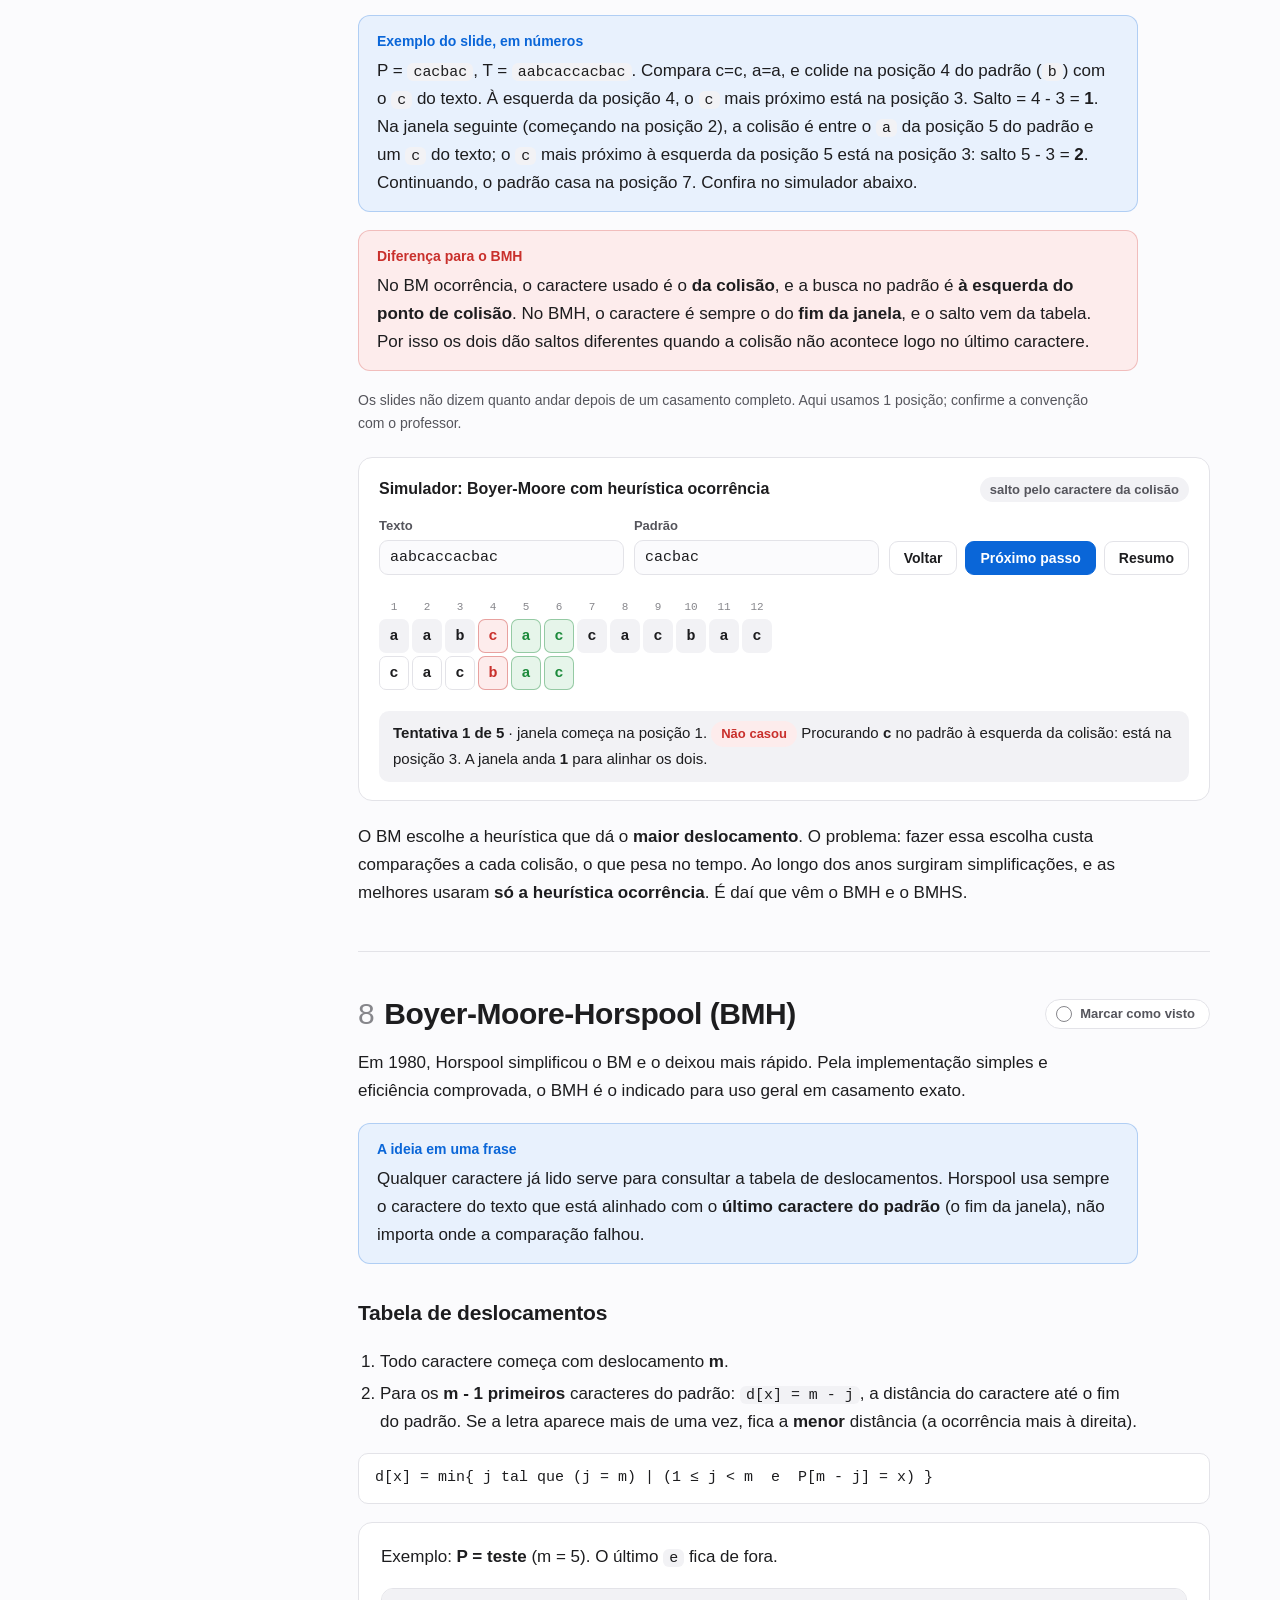
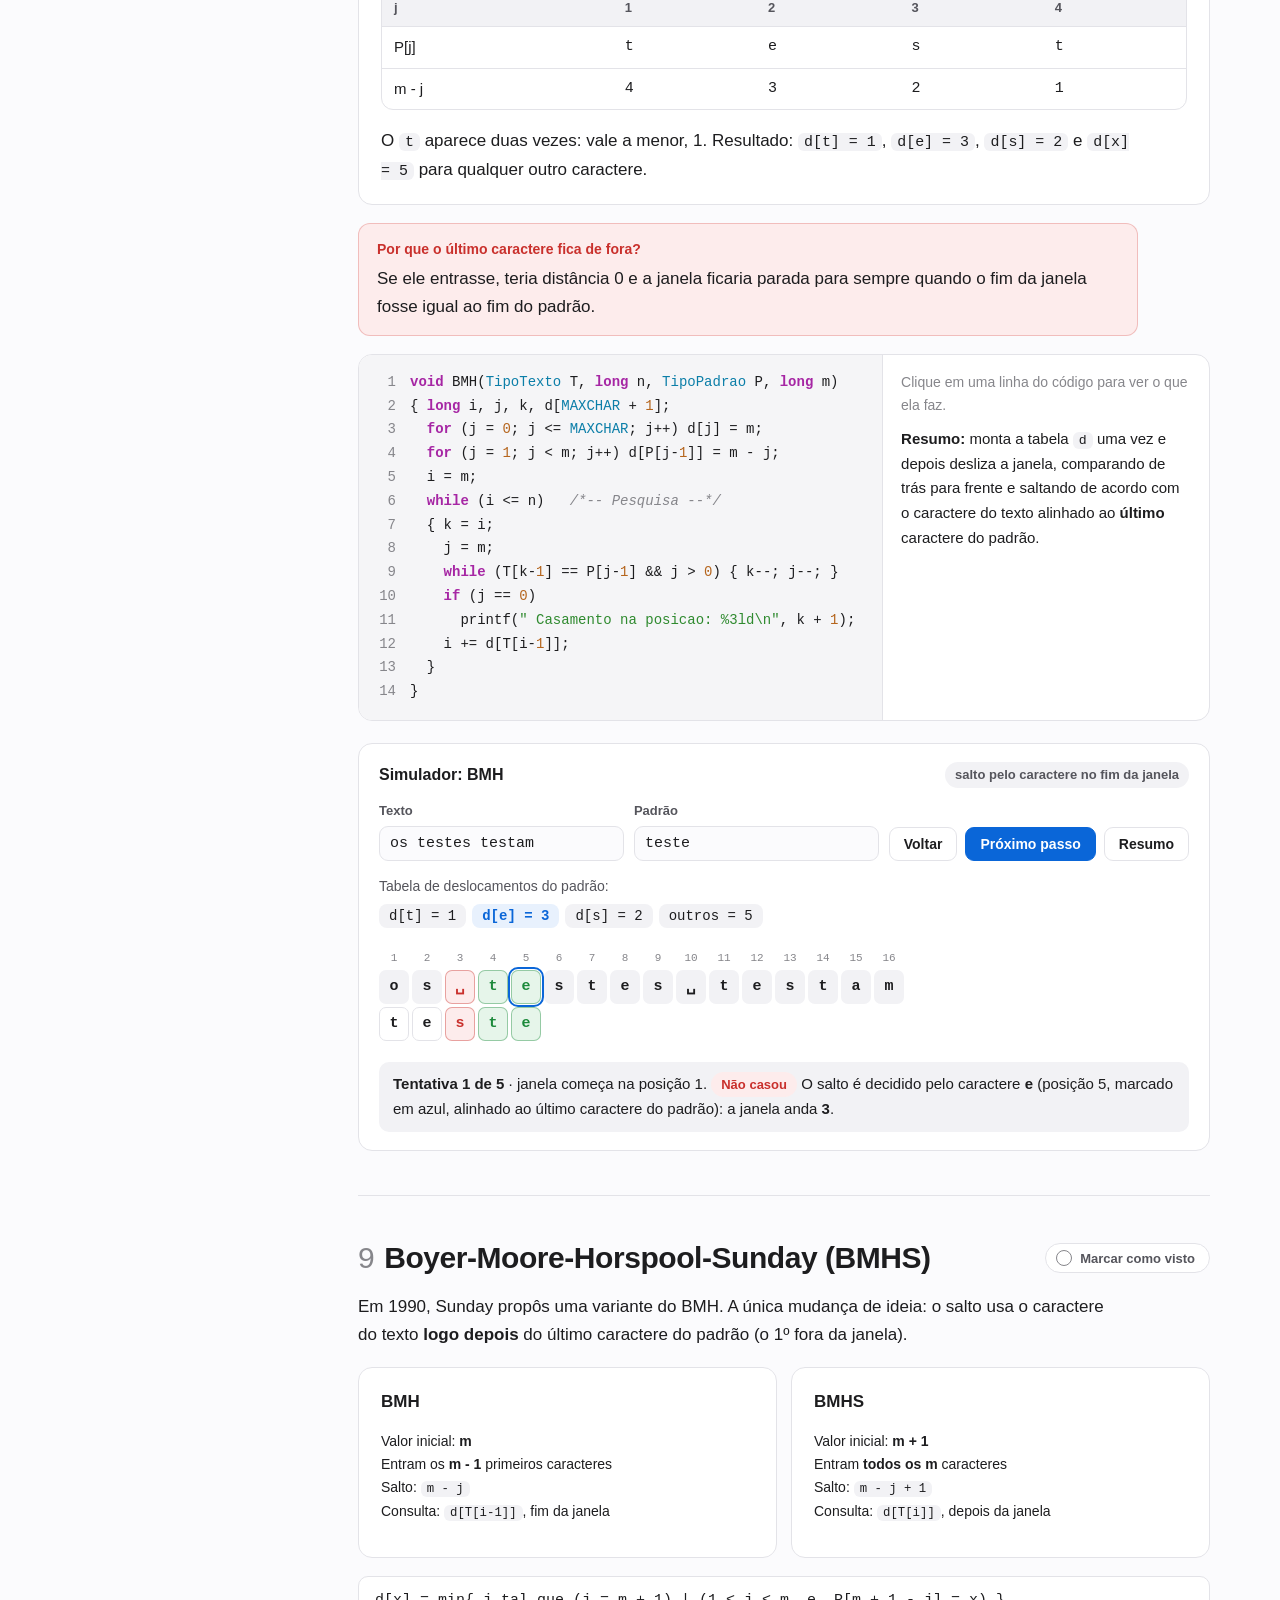
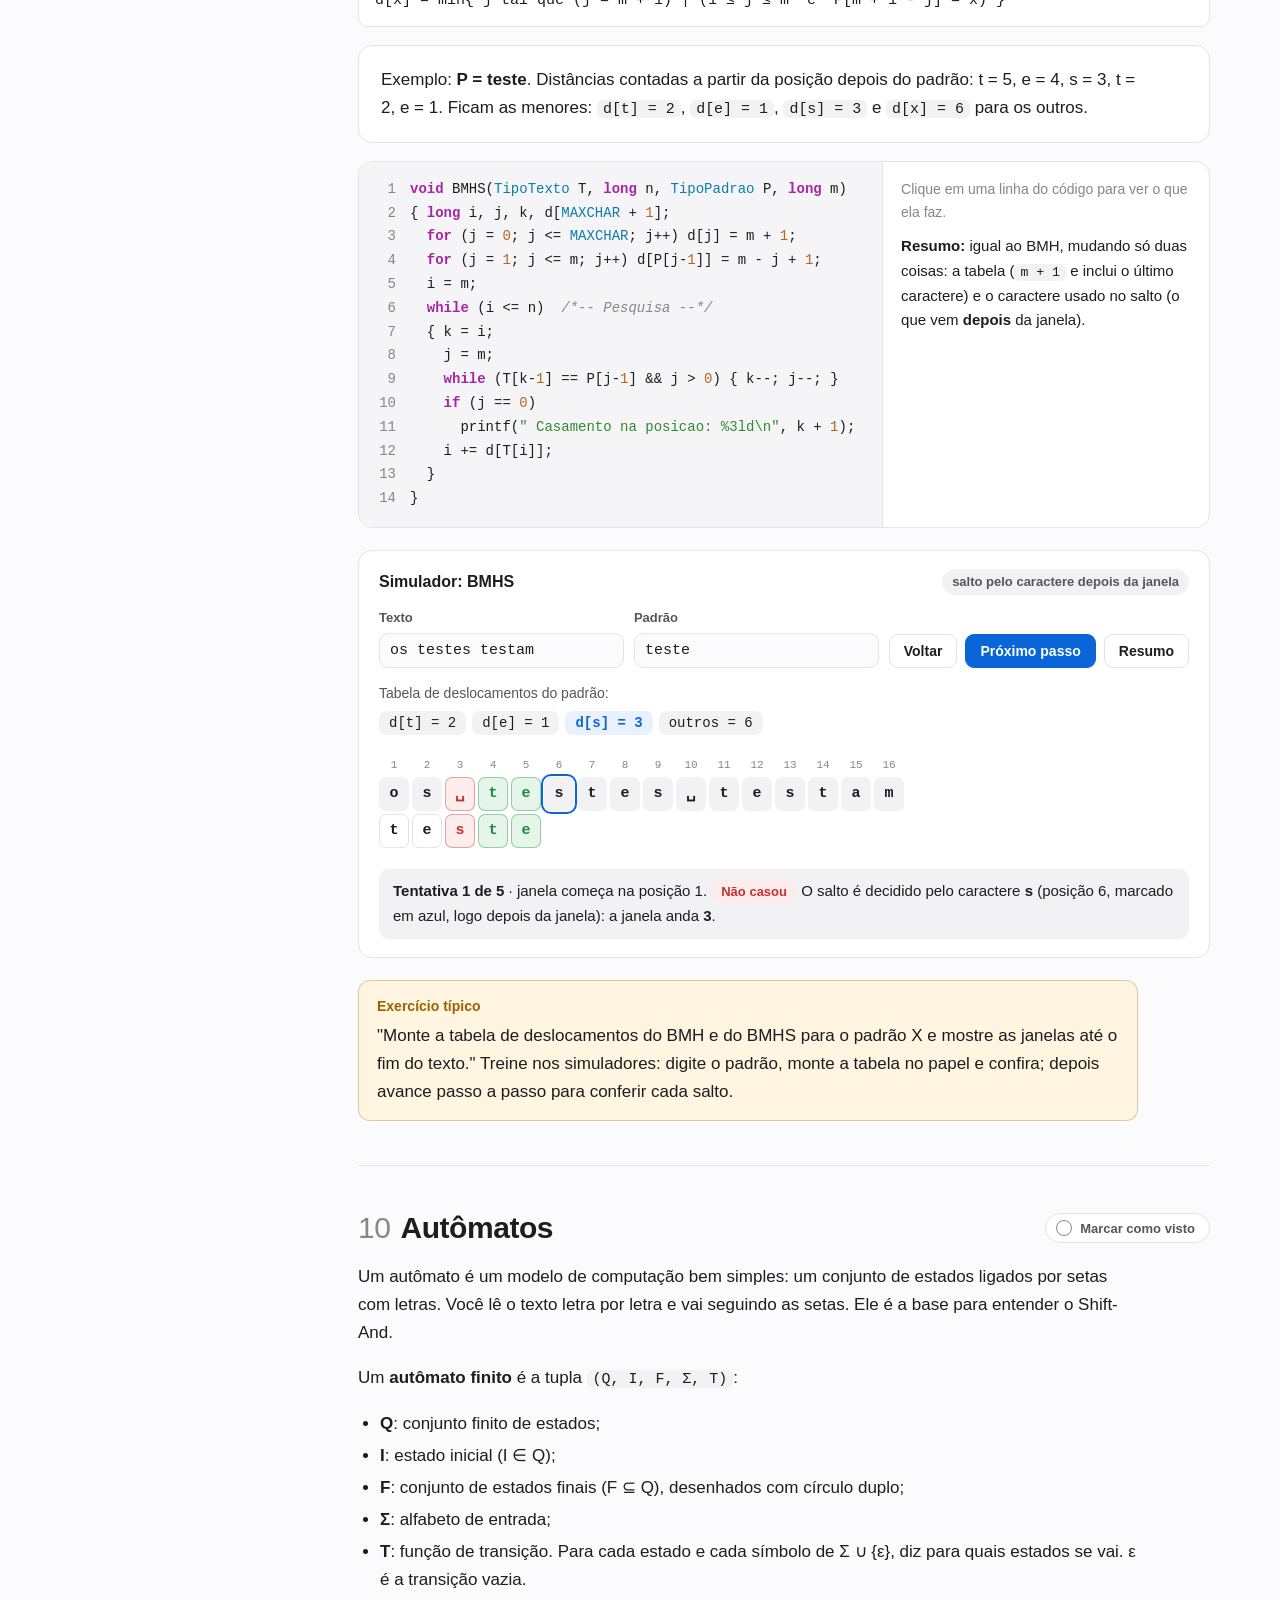
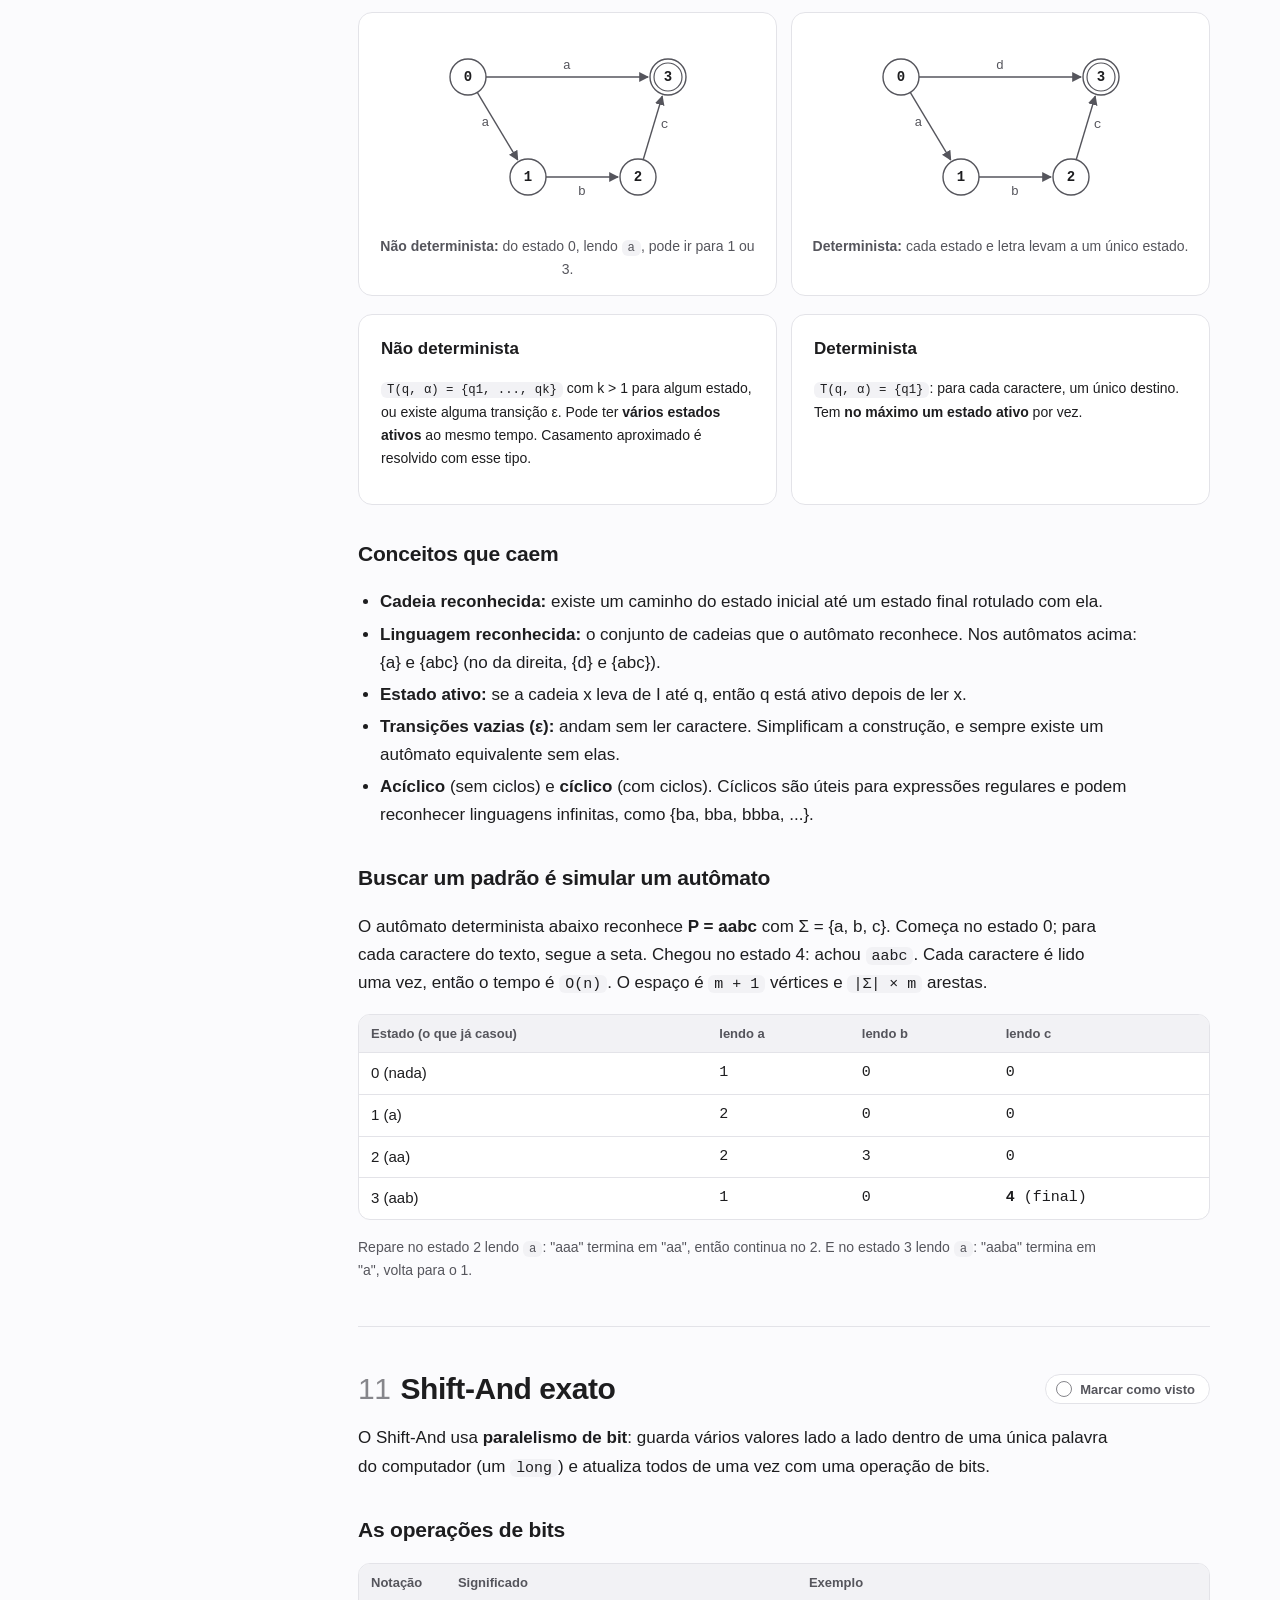
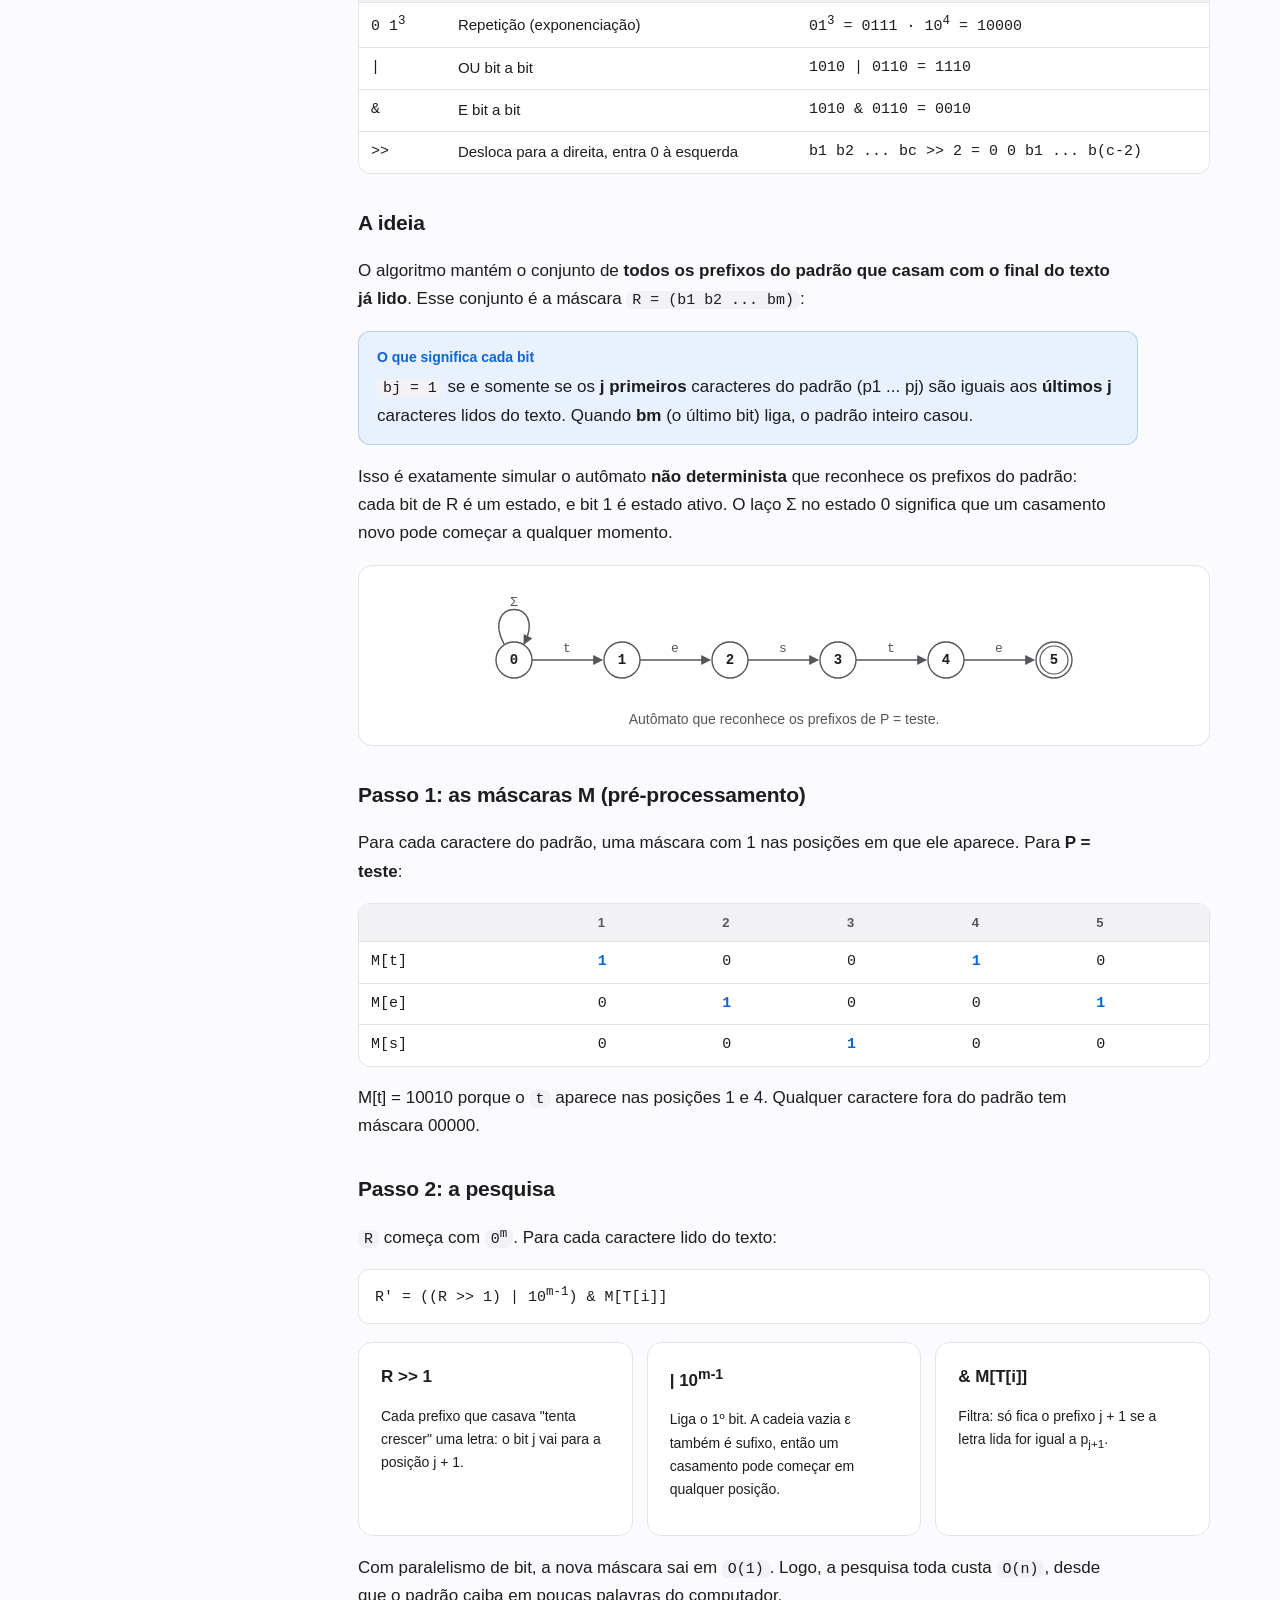
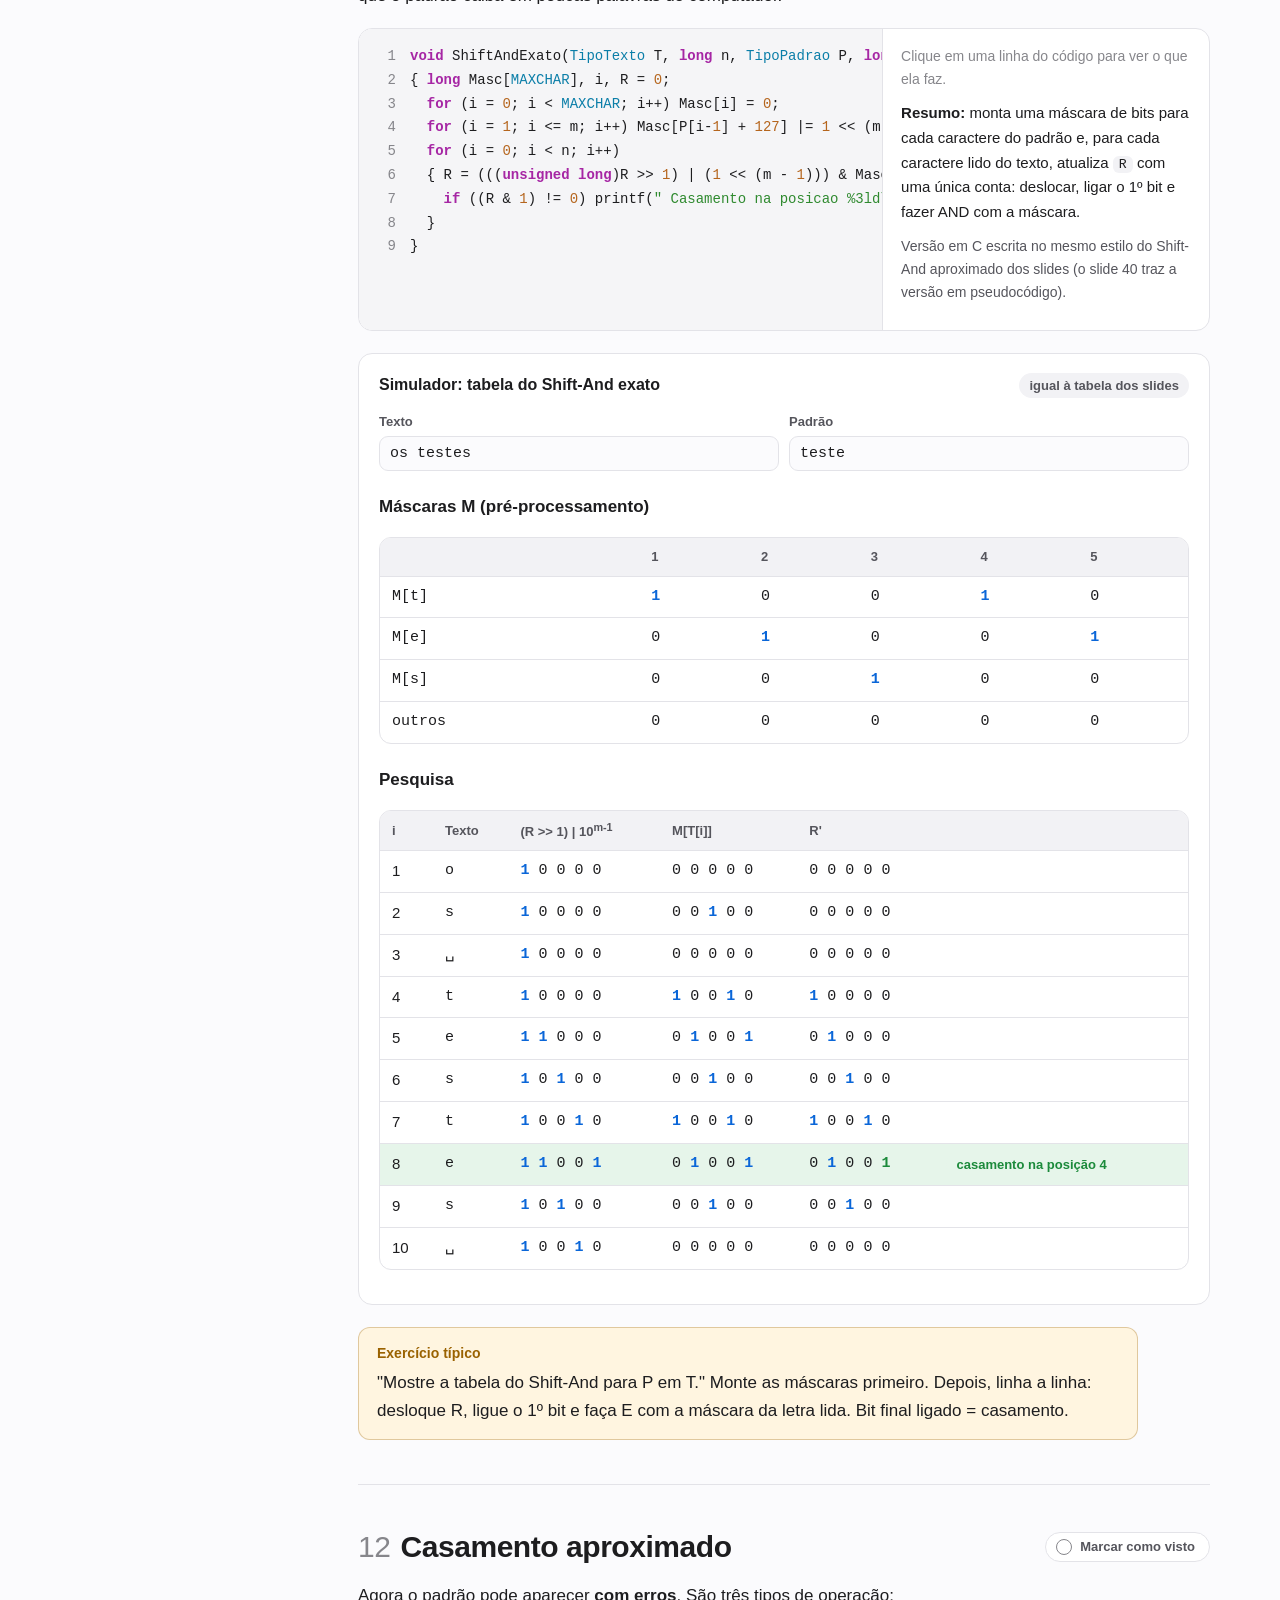
==== commit 418dd4c2: "Receitas para resolver os exercícios: BM ocorrência, adaptar códigos, Shift-And aproximado, Moffat e" ====
--- a/casamento.html
+++ b/casamento.html
@@ -29,7 +29,8 @@
   <a href="#shiftand">11. Shift-And exato</a>
   <a href="#aproximado">12. Casamento aproximado</a>
   <a href="#shiftaprox">13. Shift-And aproximado</a>
-  <a href="#resumo">14. Resumo para a prova</a>
+  <a href="#adaptar">14. Como adaptar os códigos</a>
+  <a href="#resumo">15. Resumo para a prova</a>
 </details></aside>
 
 <main>
@@ -151,6 +152,28 @@
 <div class="grid2">
   <div class="card"><h4>Heurística ocorrência</h4><p class="small">Alinha o caractere do texto que causou a colisão com o <b>1º caractere igual a ele no padrão, à esquerda do ponto de colisão</b>.</p><p class="small">No exemplo: a colisão foi com <code>c</code>, então a janela anda até um <code>c</code> do padrão ficar embaixo desse <code>c</code> do texto.</p></div>
   <div class="card"><h4>Heurística casamento</h4><p class="small">Ao mover o padrão, faz a janela casar com o <b>pedaço do texto que já tinha casado</b> antes da colisão.</p><p class="small">No exemplo: já tinha casado <code>ac</code>; a janela anda até outro <code>ac</code> do padrão ficar embaixo dele.</p></div>
+</div>
+<h3>Receita da heurística ocorrência (é a que cai na prova)</h3>
+<ol>
+  <li>Encaixe o padrão no começo do texto.</li>
+  <li>Compare <b>da direita para a esquerda</b>. Se todos casarem: achou (anote a posição de início) e ande <b>1</b> posição.</li>
+  <li>Na primeira diferença, olhe o caractere <b>do texto</b> que colidiu (chame de <b>x</b>).</li>
+  <li>Procure <b>x</b> no padrão, só <b>à esquerda</b> do ponto de colisão, começando do mais próximo.
+    <ul><li>Achou: ande o necessário para esse x do padrão ficar embaixo do x do texto. O salto é a distância entre as duas posições no padrão.</li>
+    <li>Não achou: o padrão passa inteiro por cima do x. O salto é (posição da colisão no padrão).</li></ul></li>
+  <li>Repita até a janela passar do fim do texto.</li>
+</ol>
+<div class="box ideia"><span class="t">Exemplo do slide, em números</span>P = <code>cacbac</code>, T = <code>aabcaccacbac</code>. Compara c=c, a=a, e colide na posição 4 do padrão (<code>b</code>) com o <code>c</code> do texto. À esquerda da posição 4, o <code>c</code> mais próximo está na posição 3. Salto = 4 - 3 = <b>1</b>. Na janela seguinte (começando na posição 2), a colisão é entre o <code>a</code> da posição 5 do padrão e um <code>c</code> do texto; o <code>c</code> mais próximo à esquerda da posição 5 está na posição 3: salto 5 - 3 = <b>2</b>. Continuando, o padrão casa na posição 7. Confira no simulador abaixo.</div>
+<div class="box cuidado"><span class="t">Diferença para o BMH</span>No BM ocorrência, o caractere usado é o <b>da colisão</b>, e a busca no padrão é <b>à esquerda do ponto de colisão</b>. No BMH, o caractere é sempre o do <b>fim da janela</b>, e o salto vem da tabela. Por isso os dois dão saltos diferentes quando a colisão não acontece logo no último caractere.</div>
+<p class="small muted">Os slides não dizem quanto andar depois de um casamento completo. Aqui usamos 1 posição; confirme a convenção com o professor.</p>
+<div class="sim" data-alg="bm">
+  <div class="head"><strong>Simulador: Boyer-Moore com heurística ocorrência</strong><span class="pill">salto pelo caractere da colisão</span></div>
+  <div class="controls">
+    <label class="grow">Texto<input type="text" name="t" value="aabcaccacbac"></label>
+    <label class="grow">Padrão<input type="text" name="p" value="cacbac"></label>
+    <div class="btns"><button data-a="prev">Voltar</button><button class="pri" data-a="next">Próximo passo</button><button data-a="all">Resumo</button></div>
+  </div>
+  <div class="strip"></div><div class="status"></div>
 </div>
 <p>O BM escolhe a heurística que dá o <b>maior deslocamento</b>. O problema: fazer essa escolha custa comparações a cada colisão, o que pesa no tempo. Ao longo dos anos surgiram simplificações, e as melhores usaram <b>só a heurística ocorrência</b>. É daí que vêm o BMH e o BMHS.</p>
 </section>
@@ -361,11 +384,71 @@
 </div>
 <h3>O código</h3>
 <div class="code" data-code="aprox"></div>
+<h3>Receita para alterar o código (cai na prova)</h3>
+<p>Cada tipo de erro é <b>um termo</b> na conta de <code>Rnovo</code> dentro do laço de <code>j</code>. Para escolher os erros, é só manter ou tirar termos:</p>
+<div class="tw"><table><tr><th>Erro</th><th>Na fórmula</th><th>No código</th><th>Por quê</th></tr>
+<tr><td><span class="pill blue">Inserção</span></td><td class="mono">R<sub>j-1</sub></td><td class="mono">Rant</td><td><code>Rant</code> guarda o R<sub>j-1</sub> <b>antigo</b> (antes de ler o caractere)</td></tr>
+<tr><td><span class="pill">Substituição</span></td><td class="mono">R<sub>j-1</sub> &gt;&gt; 1</td><td class="mono">Rant &gt;&gt; 1</td><td>antigo e deslocado: anda no texto e no padrão</td></tr>
+<tr><td><span class="pill bad">Retirada</span></td><td class="mono">R'<sub>j-1</sub> &gt;&gt; 1</td><td class="mono">Rnovo &gt;&gt; 1</td><td>antes da atribuição, <code>Rnovo</code> ainda tem o R' <b>novo</b> do nível anterior</td></tr>
+<tr><td>Sempre</td><td class="mono">(R<sub>j</sub> &gt;&gt; 1) &amp; M</td><td class="mono">(R[j] &gt;&gt; 1) &amp; Masc[T[i]]</td><td>casamento normal, nunca sai</td></tr>
+<tr><td>Sempre</td><td class="mono">10<sup>m-1</sup></td><td class="mono">Ri</td><td>nunca sai</td></tr></table></div>
+<p>O código do slide junta substituição e retirada num termo só: <code>((Rant | Rnovo) &gt;&gt; 1)</code> é o mesmo que <code>(Rant &gt;&gt; 1) | (Rnovo &gt;&gt; 1)</code>. Ao alterar, separe os dois para tirar só o que precisa.</p>
+<div class="tw"><table><tr><th>Pedido</th><th>Linha do Rnovo dentro do laço de j</th></tr>
+<tr><td>Só inserção</td><td class="mono">((R[j] &gt;&gt; 1) &amp; Masc[T[i]]) | Rant | Ri</td></tr>
+<tr><td>Só substituição</td><td class="mono">((R[j] &gt;&gt; 1) &amp; Masc[T[i]]) | (Rant &gt;&gt; 1) | Ri</td></tr>
+<tr><td>Só retirada</td><td class="mono">((R[j] &gt;&gt; 1) &amp; Masc[T[i]]) | (Rnovo &gt;&gt; 1) | Ri</td></tr>
+<tr><td>Inserção e substituição</td><td class="mono">((R[j] &gt;&gt; 1) &amp; Masc[T[i]]) | Rant | (Rant &gt;&gt; 1) | Ri</td></tr>
+<tr><td>Os três</td><td class="mono">((R[j] &gt;&gt; 1) &amp; Masc[T[i]]) | Rant | ((Rant | Rnovo) &gt;&gt; 1) | Ri</td></tr></table></div>
+<ul>
+<li>Se nem inserção nem substituição forem usadas, <code>Rant</code> não serve para mais nada: apague <code>Rant = R[0];</code> e <code>Rant = R[j];</code>. Se algum dos dois for usado, essas linhas <b>precisam</b> ficar, e <code>Rant = R[j]</code> vem <b>antes</b> de <code>R[j] = Rnovo</code>.</li>
+<li>Para imprimir também as ocorrências <b>exatas</b>, teste <code>R[0]</code> logo depois de atualizá-lo: <code>if ((R[0] &amp; 1) != 0) printf(...exato...)</code>. O teste do fim, com <code>Rnovo</code>, continua dando as aproximadas (até k erros).</li>
+</ul>
+
 </section>
 
 <!-- 14 -->
+<section class="cap" id="adaptar">
+<h2><span class="n">14</span>Como adaptar os códigos</h2>
+<p>A prova costuma pedir um dos algoritmos com uma pequena mudança no que ele devolve. A receita: <b>escreva o algoritmo como no slide</b> e mexa só na linha em que ele detecta o casamento.</p>
+<h3>Onde fica o "achou" em cada algoritmo</h3>
+<div class="tw"><table><tr><th>Algoritmo</th><th>Teste de casamento</th><th>Início da ocorrência</th><th>Fim da ocorrência</th></tr>
+<tr><td>Força bruta</td><td class="mono">if (j &gt; m)</td><td class="mono">i</td><td class="mono">i + m - 1</td></tr>
+<tr><td>BMH e BMHS</td><td class="mono">if (j == 0)</td><td class="mono">k + 1</td><td class="mono">i</td></tr>
+<tr><td>Shift-And exato</td><td class="mono">if ((R &amp; 1) != 0)</td><td class="mono">i - m + 2</td><td class="mono">i + 1</td></tr>
+<tr><td>Shift-And aproximado</td><td class="mono">if ((Rnovo &amp; 1) != 0)</td><td>não é definido (os erros mudam o tamanho)</td><td class="mono">i + 1</td></tr></table></div>
+<p class="small muted">No Shift-And o laço usa <code>i</code> começando em 0 (índice do C), por isso o <code>+ 1</code> e o <code>+ 2</code>. Nos outros, <code>i</code> já conta a partir de 1.</p>
+<h3>As mudanças que mais caem</h3>
+<div class="tw"><table><tr><th>A questão pede...</th><th>O que fazer</th></tr>
+<tr><td>Retornar a <b>primeira</b> ocorrência</td><td>No teste de casamento, <code>return</code> da posição. Depois do laço, <code>return 0;</code></td></tr>
+<tr><td>Retornar a <b>última</b> ocorrência</td><td>Crie <code>long ultima = 0;</code>. No teste, <code>ultima = posição;</code>. No fim, <code>return ultima;</code></td></tr>
+<tr><td>Retornar a <b>quantidade</b></td><td>Crie <code>long cont = 0;</code>. No teste, <code>cont++;</code>. No fim, <code>return cont;</code></td></tr>
+<tr><td>Imprimir <b>todas</b></td><td>É o código do slide: <code>printf</code> no teste.</td></tr>
+<tr><td>Mudar o tipo de retorno</td><td>Troque <code>void</code> pelo tipo pedido (normalmente <code>long</code>) na assinatura.</td></tr></table></div>
+<div class="box prova"><span class="t">Exemplo: BMHS com a última ocorrência (Prova 2024/1)</span>
+<div class="formula" style="white-space:pre;margin-bottom:0">long BMHS(TipoTexto T, long n, TipoPadrao P, long m)
+{ long i, j, k, d[MAXCHAR + 1], ultima = 0;          /* novo */
+  for (j = 0; j &lt;= MAXCHAR; j++) d[j] = m + 1;
+  for (j = 1; j &lt;= m; j++) d[P[j-1]] = m - j + 1;
+  i = m;
+  while (i &lt;= n)
+  { k = i;  j = m;
+    while (j &gt; 0 &amp;&amp; T[k-1] == P[j-1]) { k--; j--; }
+    if (j == 0) ultima = k + 1;                       /* mudou */
+    i += d[T[i]];
+  }
+  return ultima;                                      /* novo */
+}</div></div>
+<div class="box cuidado"><span class="t">O que decorar de cada código</span>
+<ul style="margin:4px 0 0">
+<li><b>BMH:</b> <code>d[j] = m</code>; laço <code>j &lt; m</code> com <code>m - j</code>; salto <code>d[T[i-1]]</code>.</li>
+<li><b>BMHS:</b> <code>d[j] = m + 1</code>; laço <code>j &lt;= m</code> com <code>m - j + 1</code>; salto <code>d[T[i]]</code>.</li>
+<li><b>Shift-And:</b> <code>Masc[P[i-1] + 127] |= 1 &lt;&lt; (m - i)</code>; <code>R = ((R &gt;&gt; 1) | Ri) &amp; Masc[T[i] + 127]</code>; teste <code>R &amp; 1</code>.</li>
+</ul></div>
+</section>
+
+<!-- 15 -->
 <section class="cap" id="resumo">
-<h2><span class="n">14</span>Resumo para a prova</h2>
+<h2><span class="n">15</span>Resumo para a prova</h2>
 <div class="tw"><table>
 <tr><th>Algoritmo</th><th>Como procura</th><th>Pré-processamento</th><th>Custo</th><th>Marca registrada</th></tr>
 <tr><td><b>Força bruta</b></td><td>Toda posição, esquerda para direita</td><td>Nenhum</td><td class="mono">O(mn) pior</td><td>Anda 1 casa sempre</td></tr>
@@ -379,7 +462,9 @@
 <ul style="margin:6px 0 0">
 <li>Sei montar a tabela d do BMH e do BMHS de cabeça?</li>
 <li>Sei dizer qual caractere decide o salto em cada um?</li>
+<li>Sei fazer o passo a passo do BM com heurística ocorrência?</li>
 <li>Sei montar as máscaras M e preencher a tabela do Shift-And linha a linha?</li>
+<li>Sei adaptar um código para retornar a primeira, a última ou a quantidade de ocorrências?</li>
 <li>Sei qual pedaço da fórmula aproximada é inserção, substituição e retirada?</li>
 <li>Sei explicar cada linha dos códigos em C (inclusive os <code>-1</code> de índice)?</li>
 </ul></div>
@@ -390,6 +475,7 @@
 <footer>Material de revisão baseado nos slides de Estrutura de Dados II (BCC203), UFOP, Prof. Guilherme Tavares de Assis.</footer>
 
 <script src="algos.js"></script>
+<script src="bm.js"></script>
 <script src="codes.js"></script>
 <script src="graph.js"></script>
 <script src="ui.js"></script>
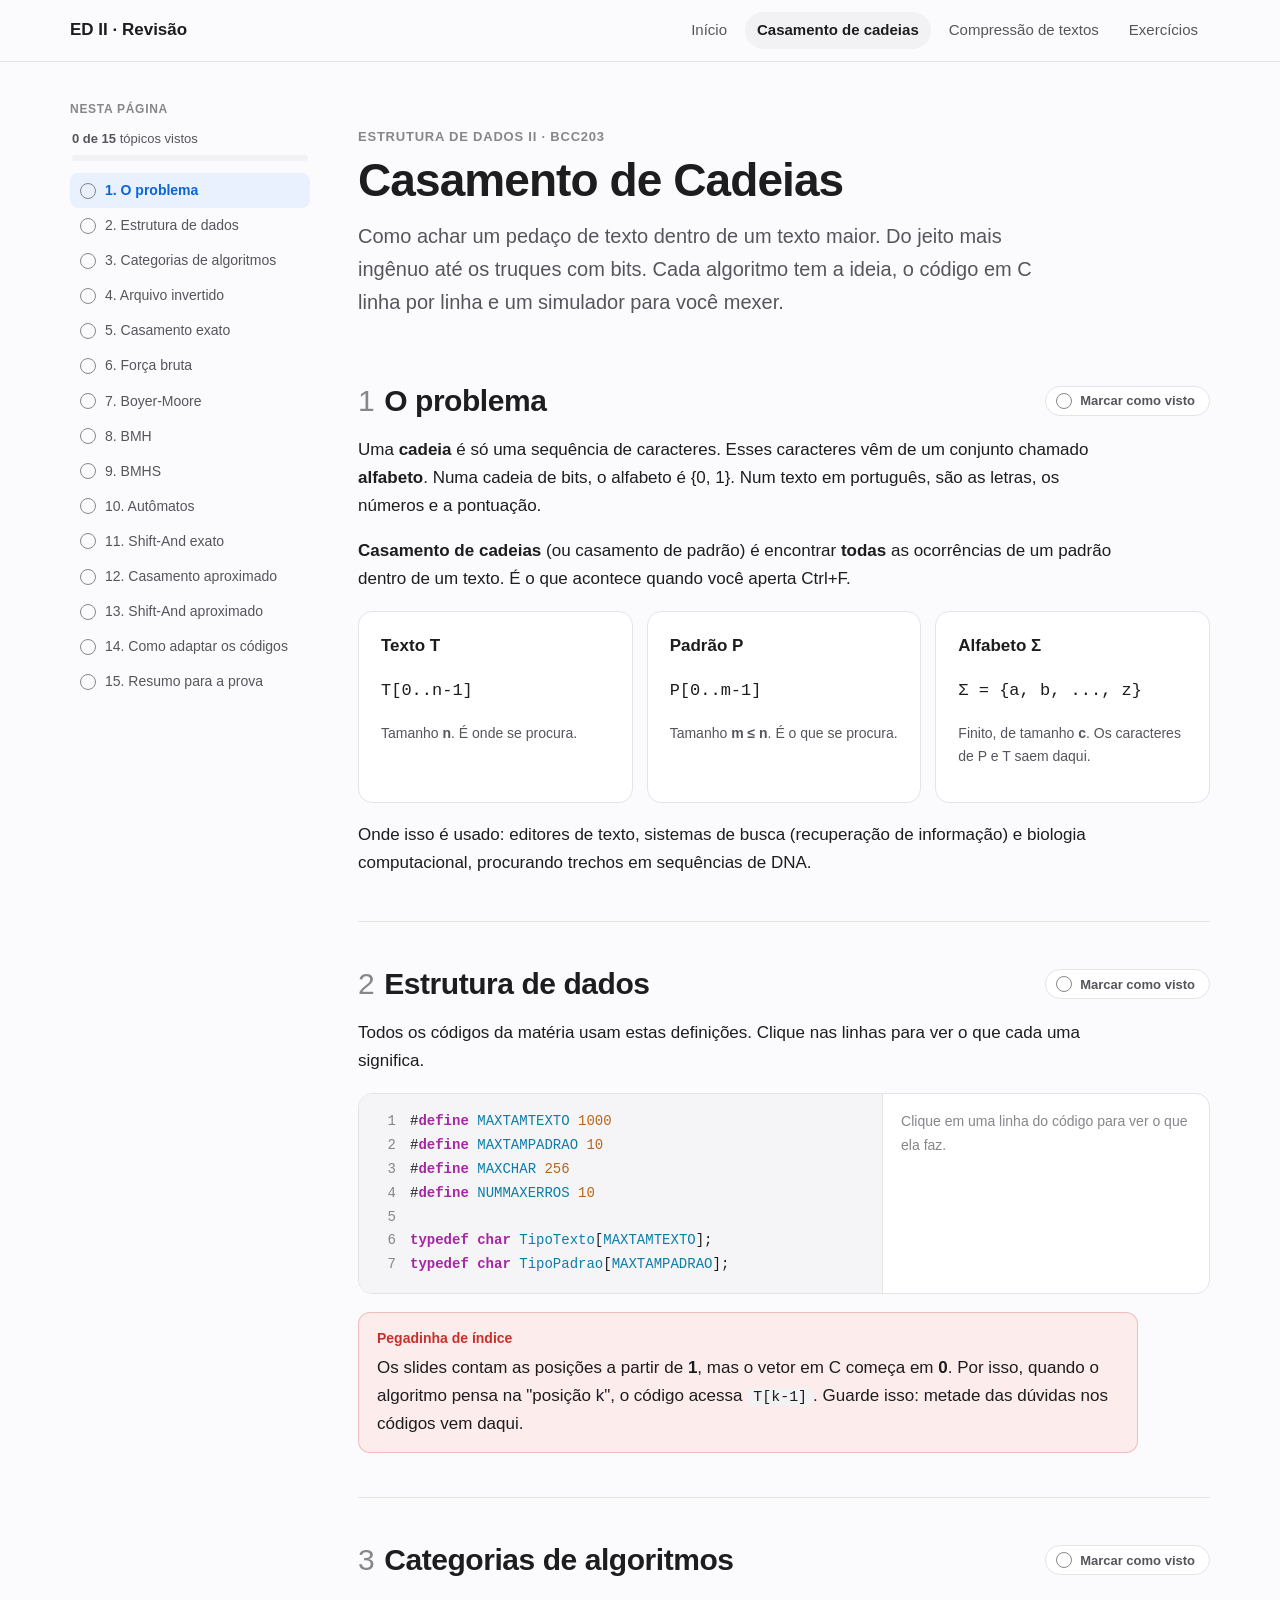
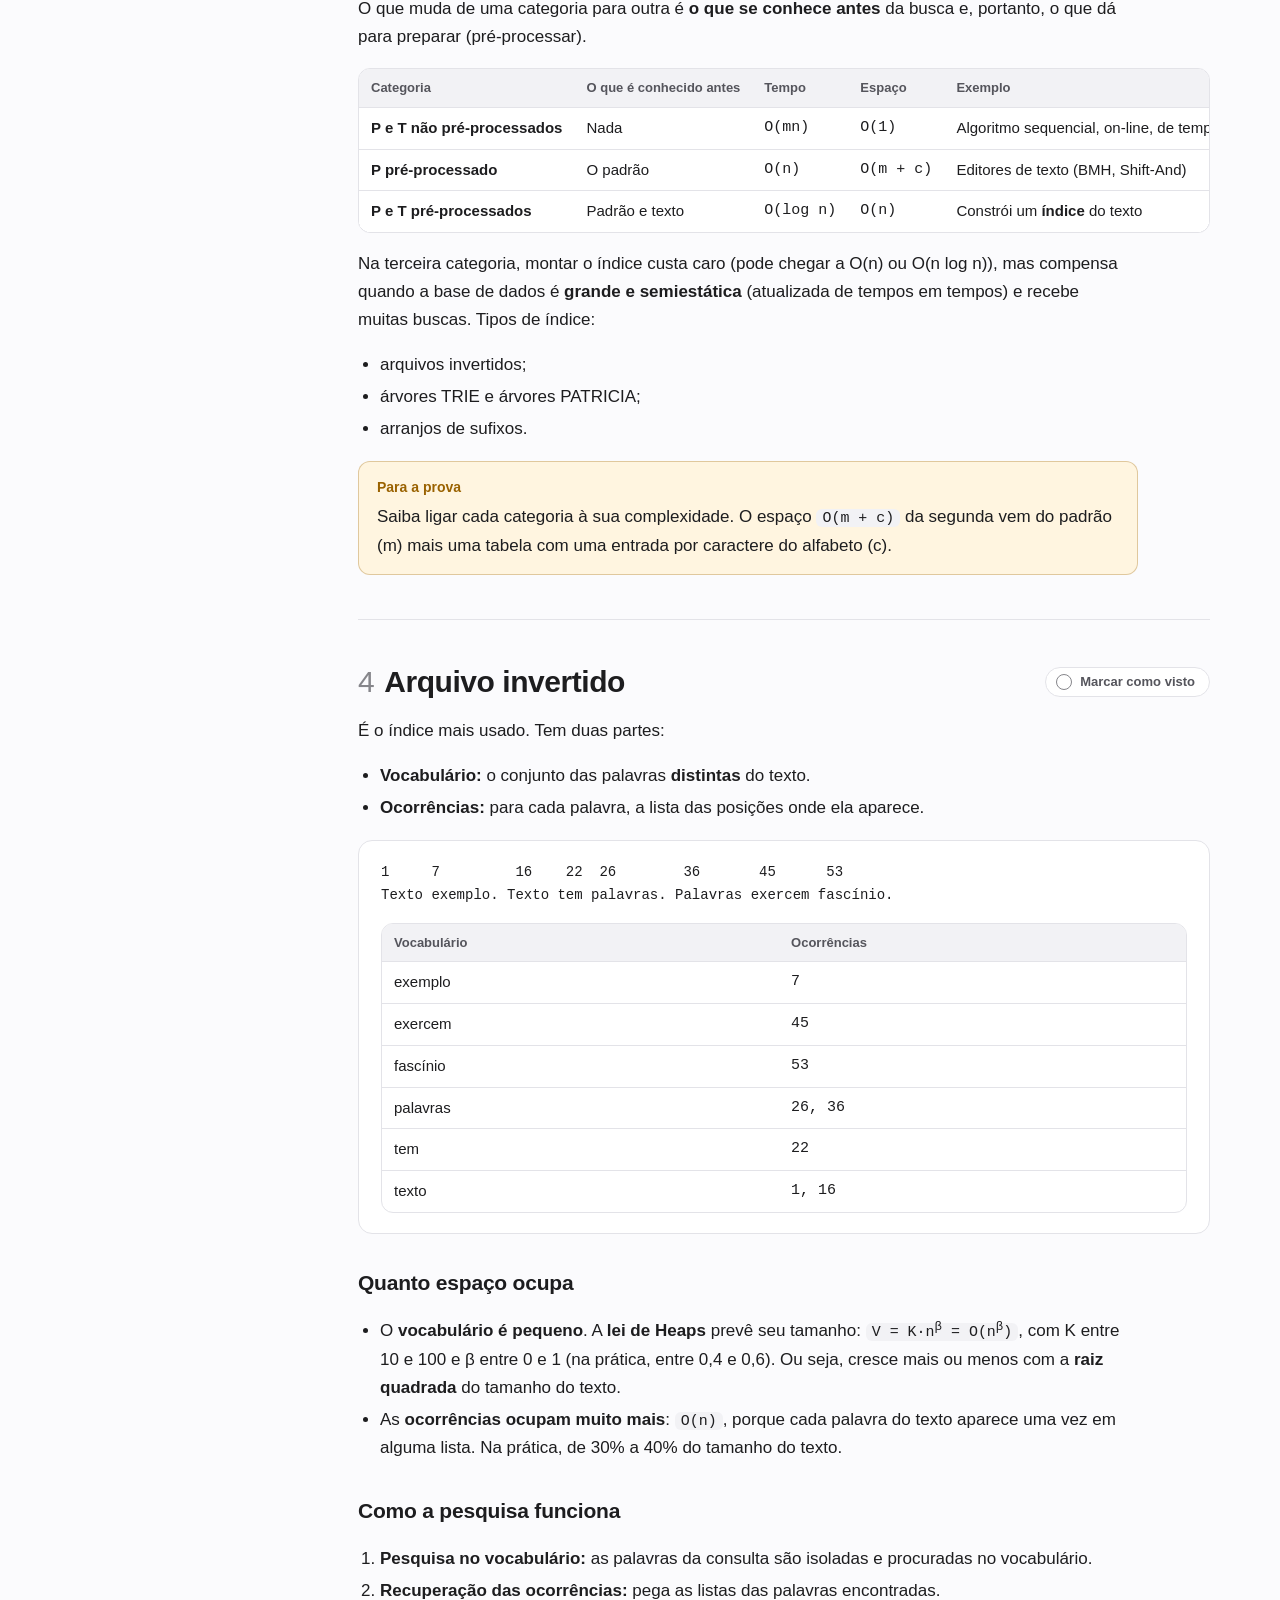
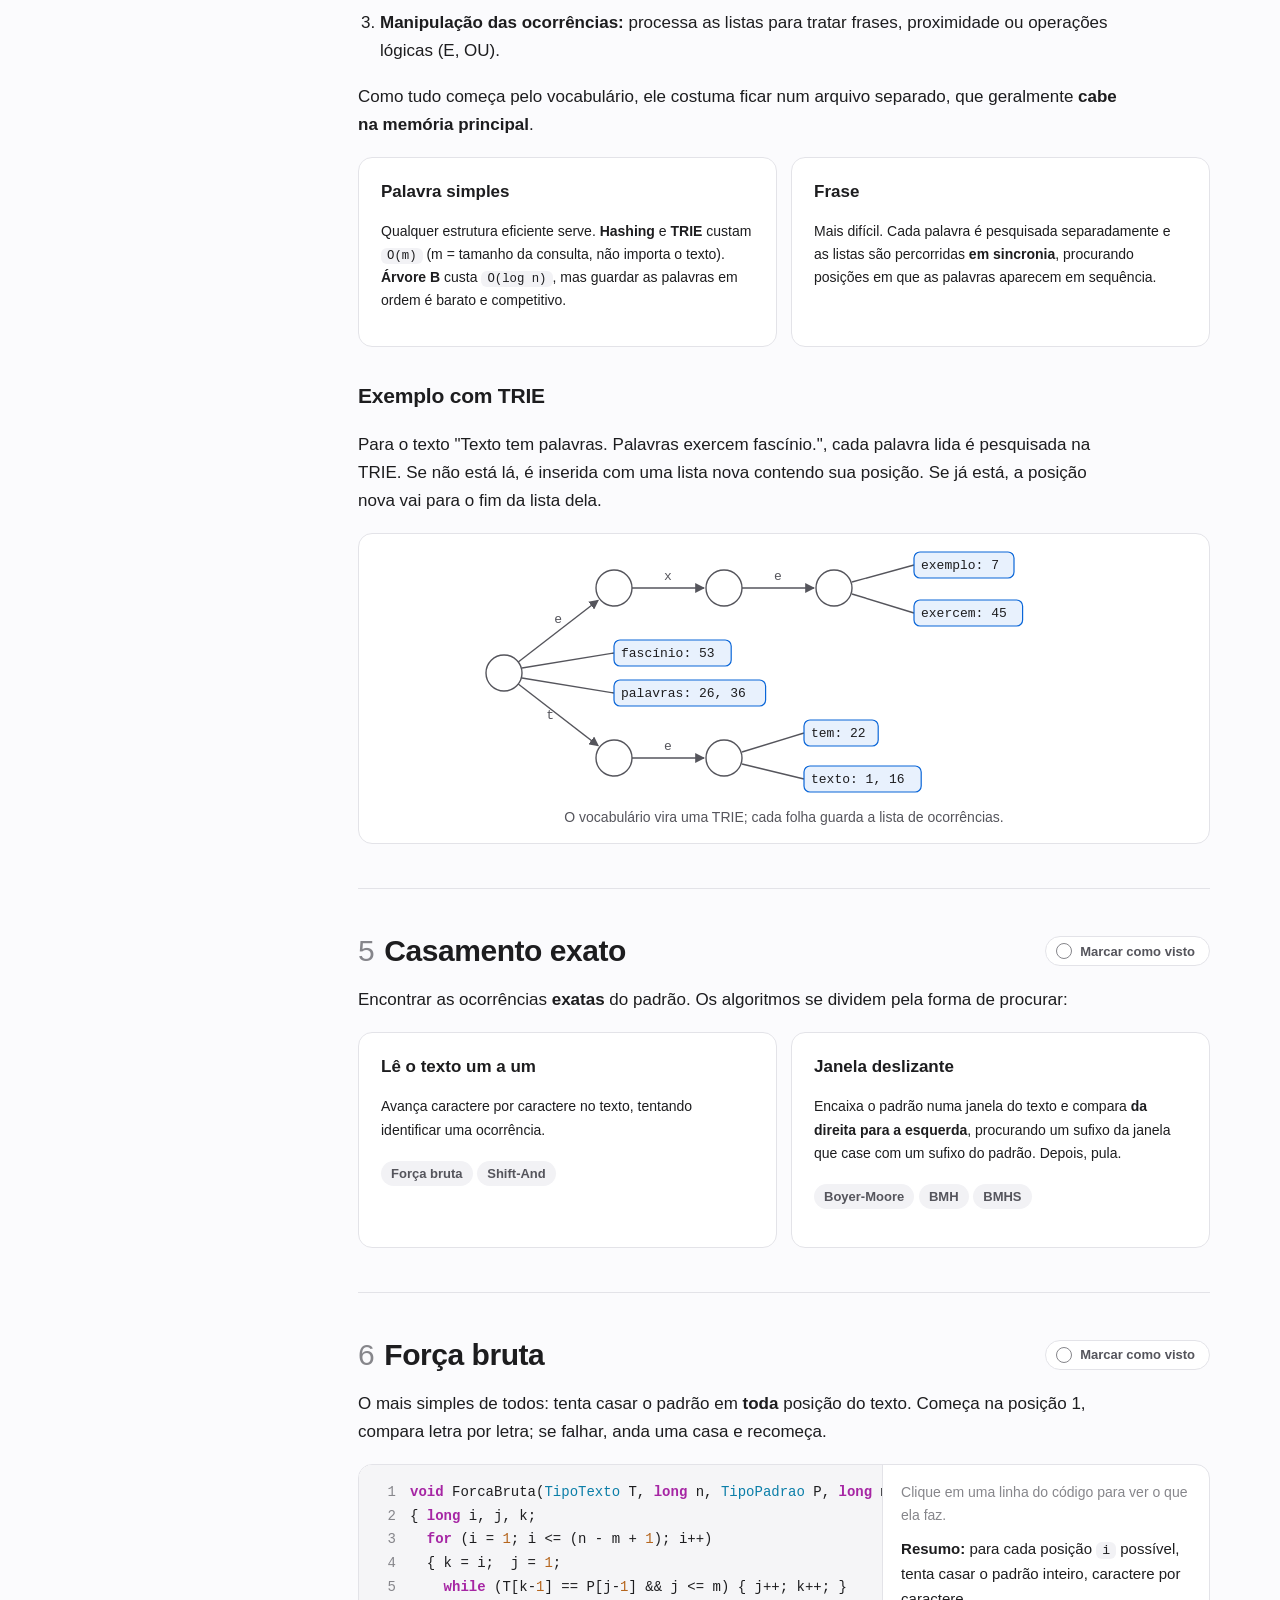
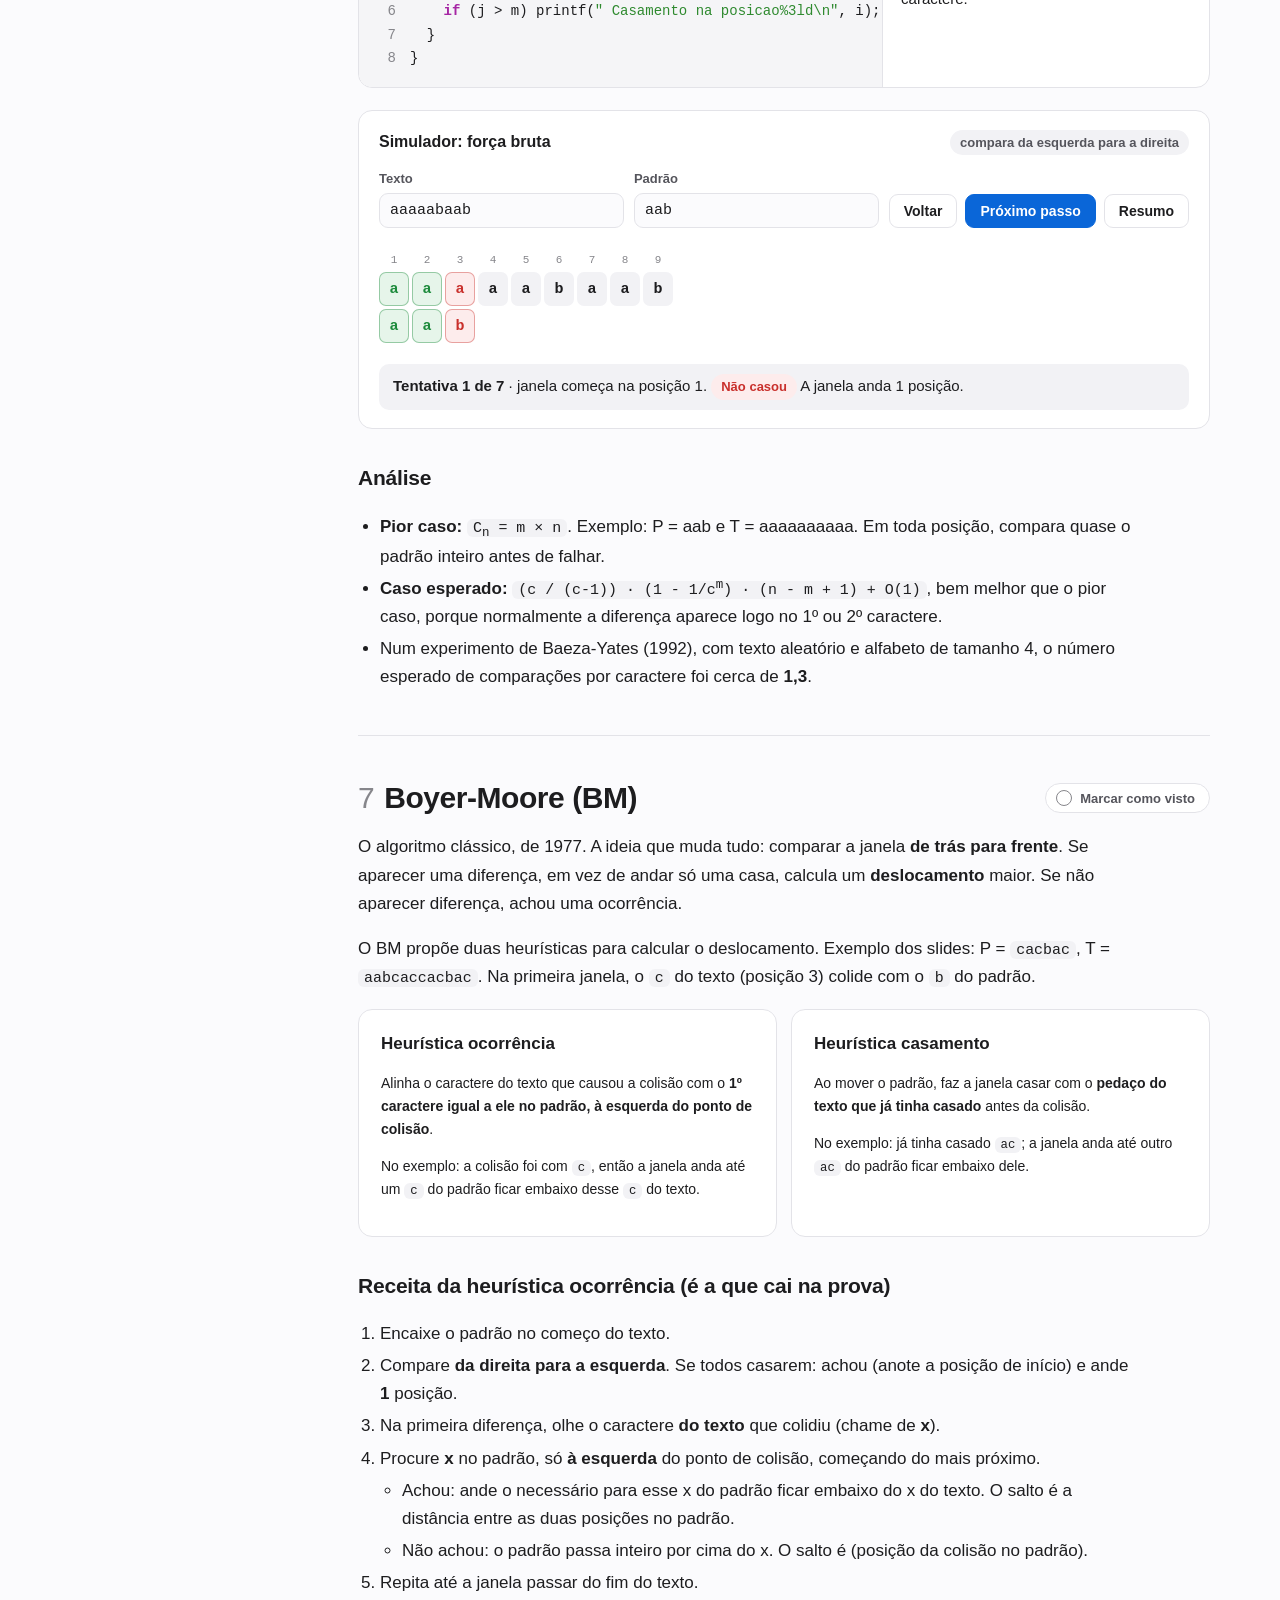
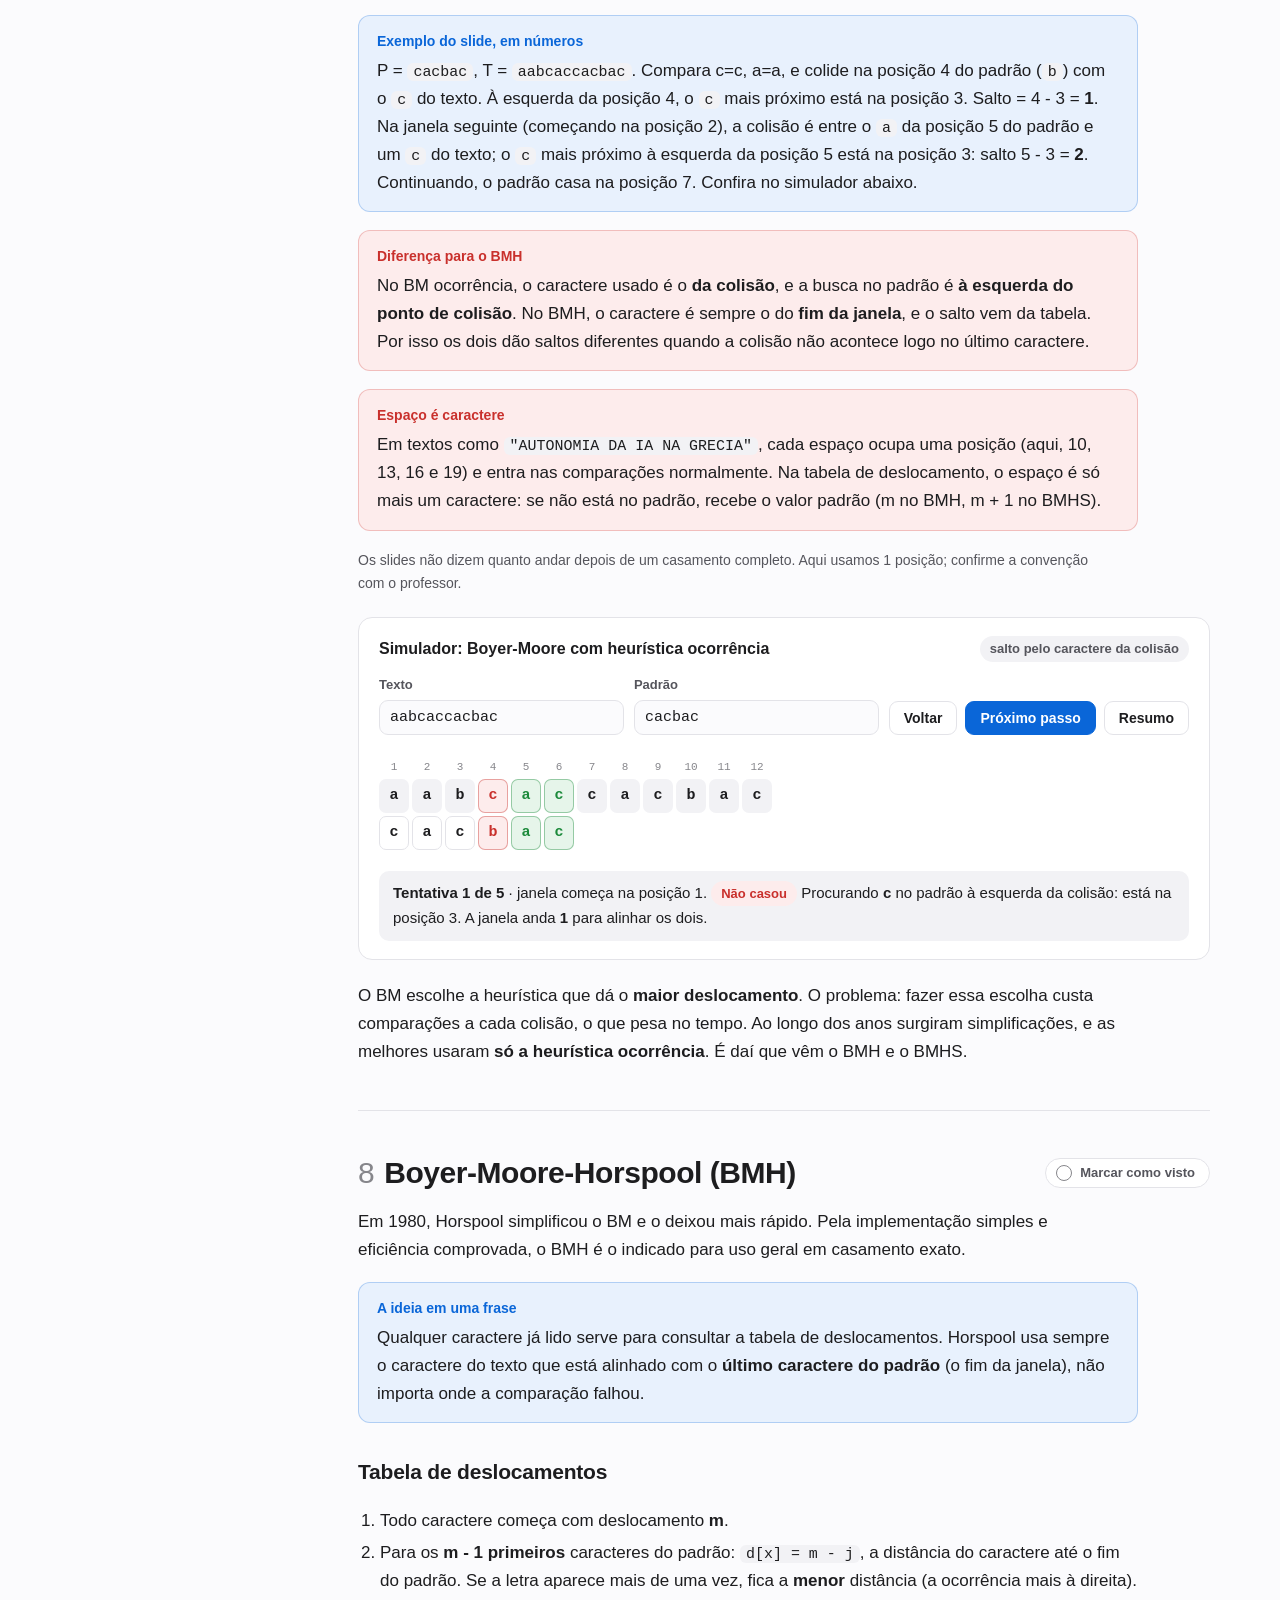
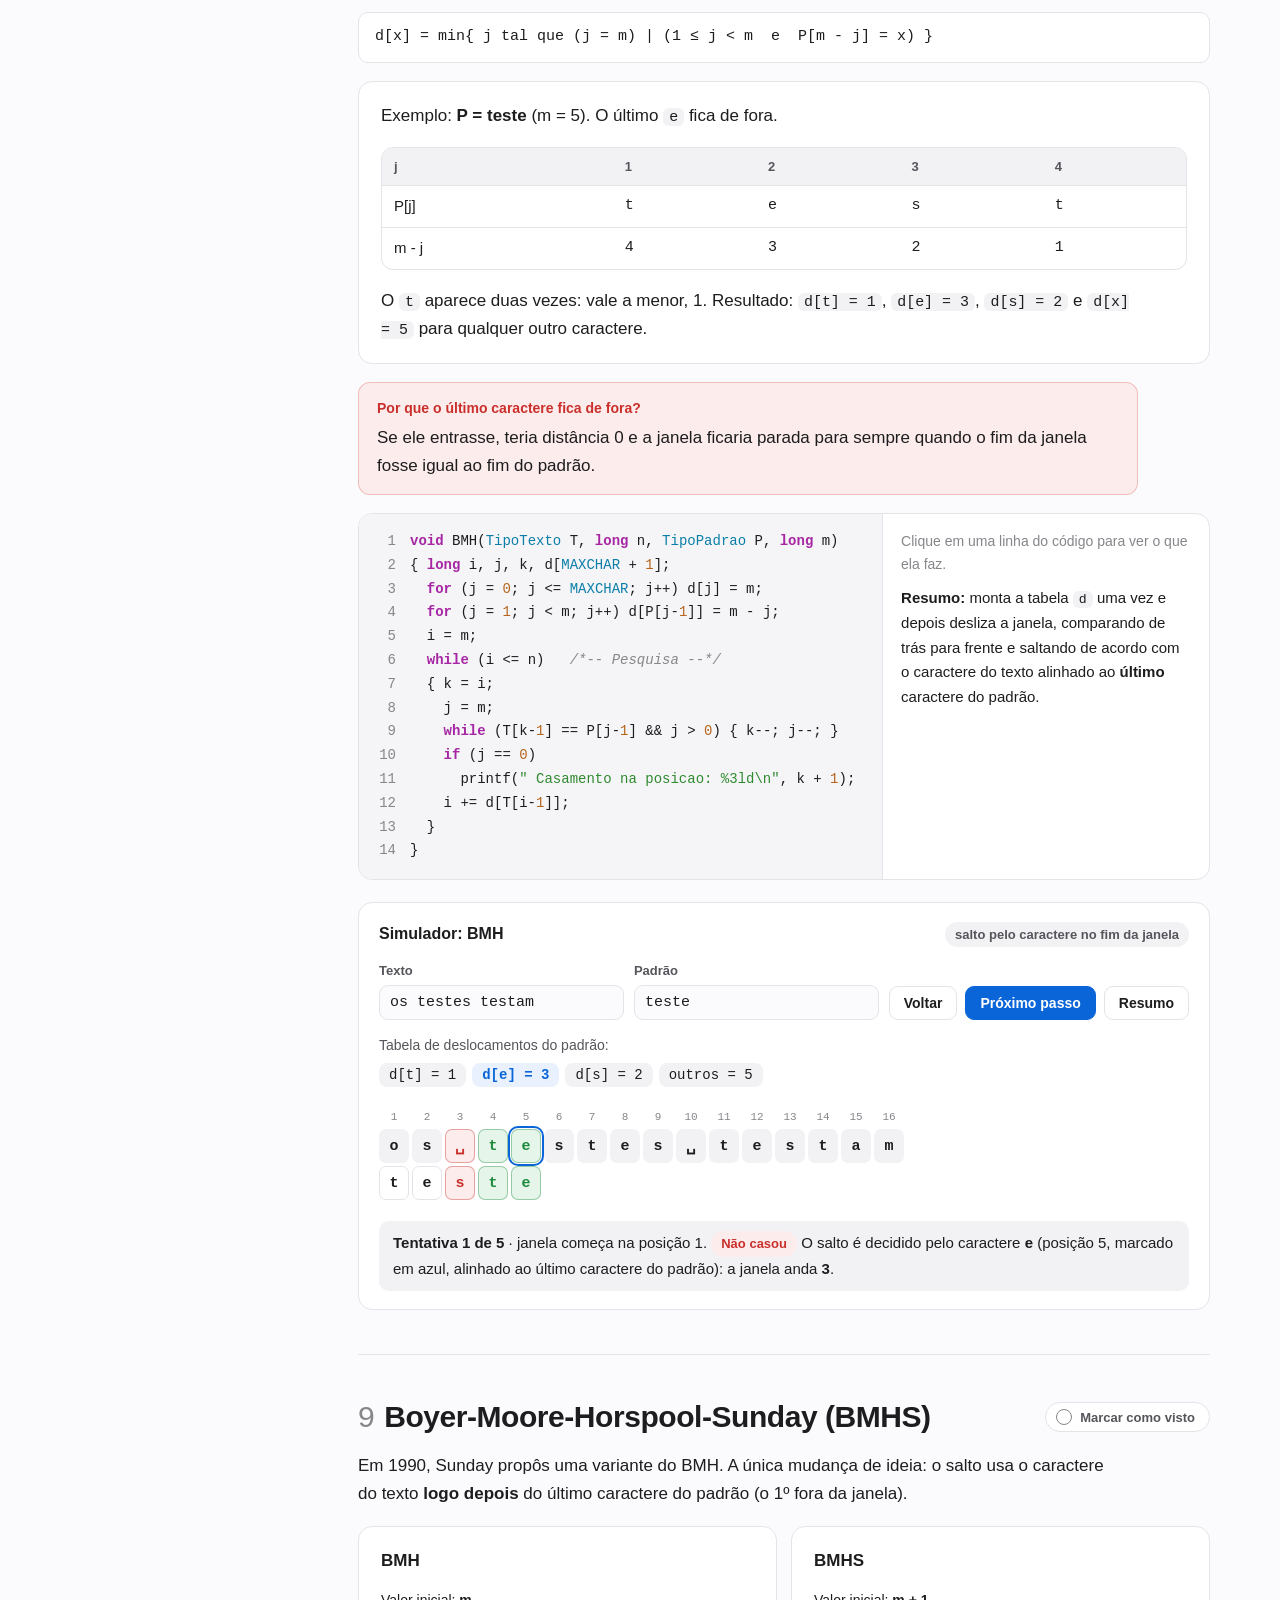
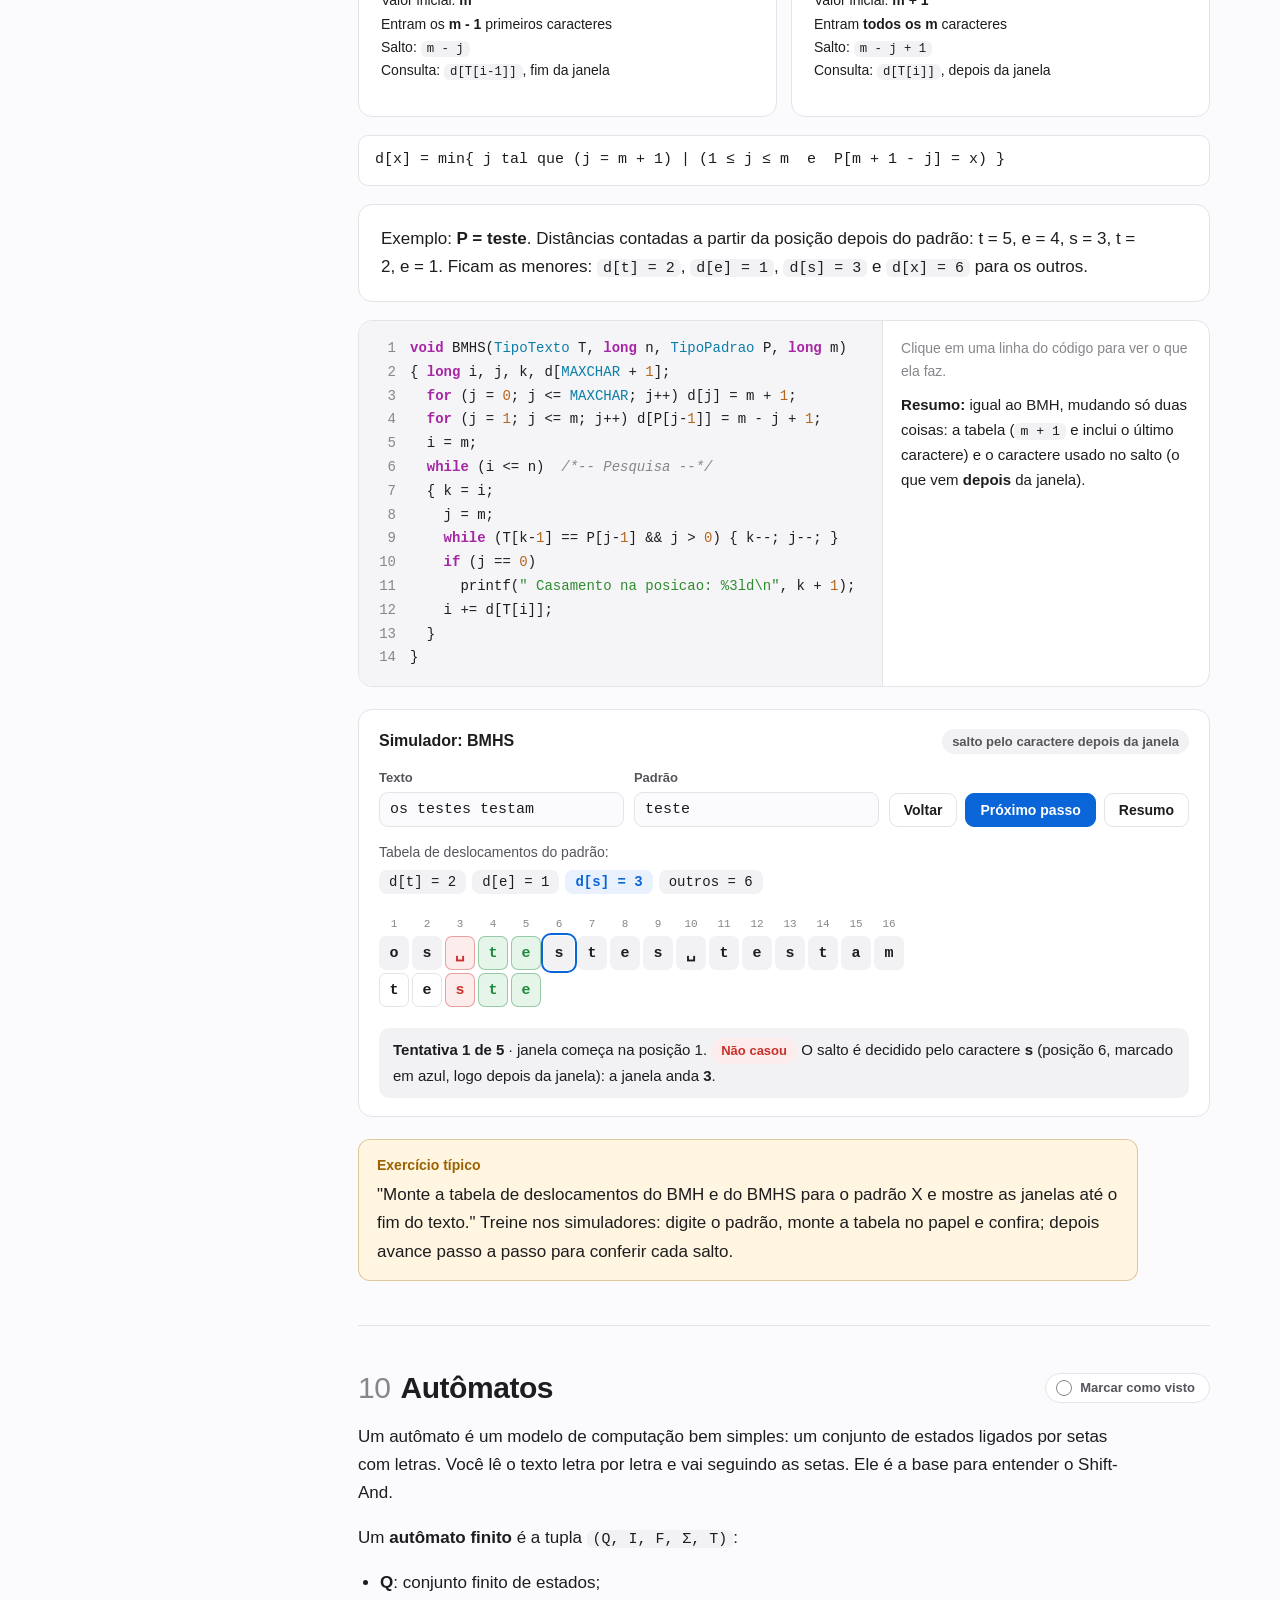
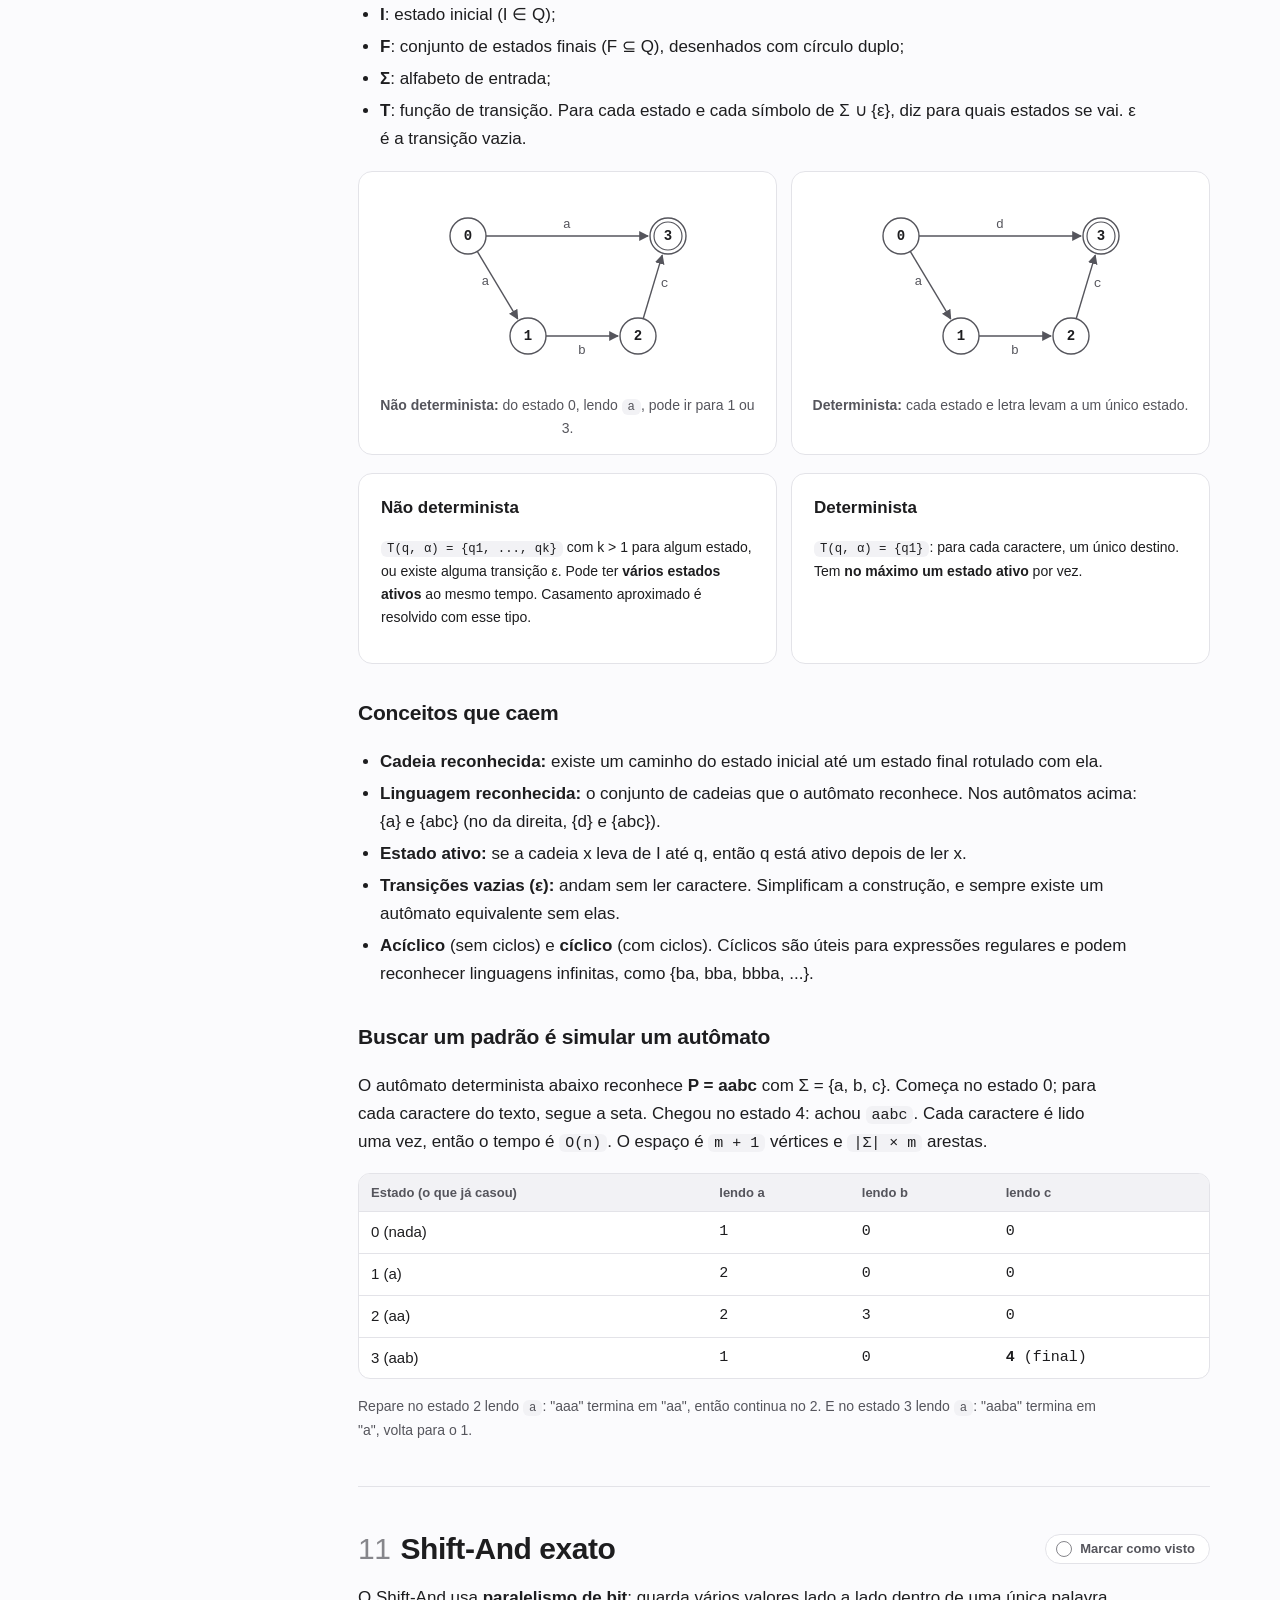
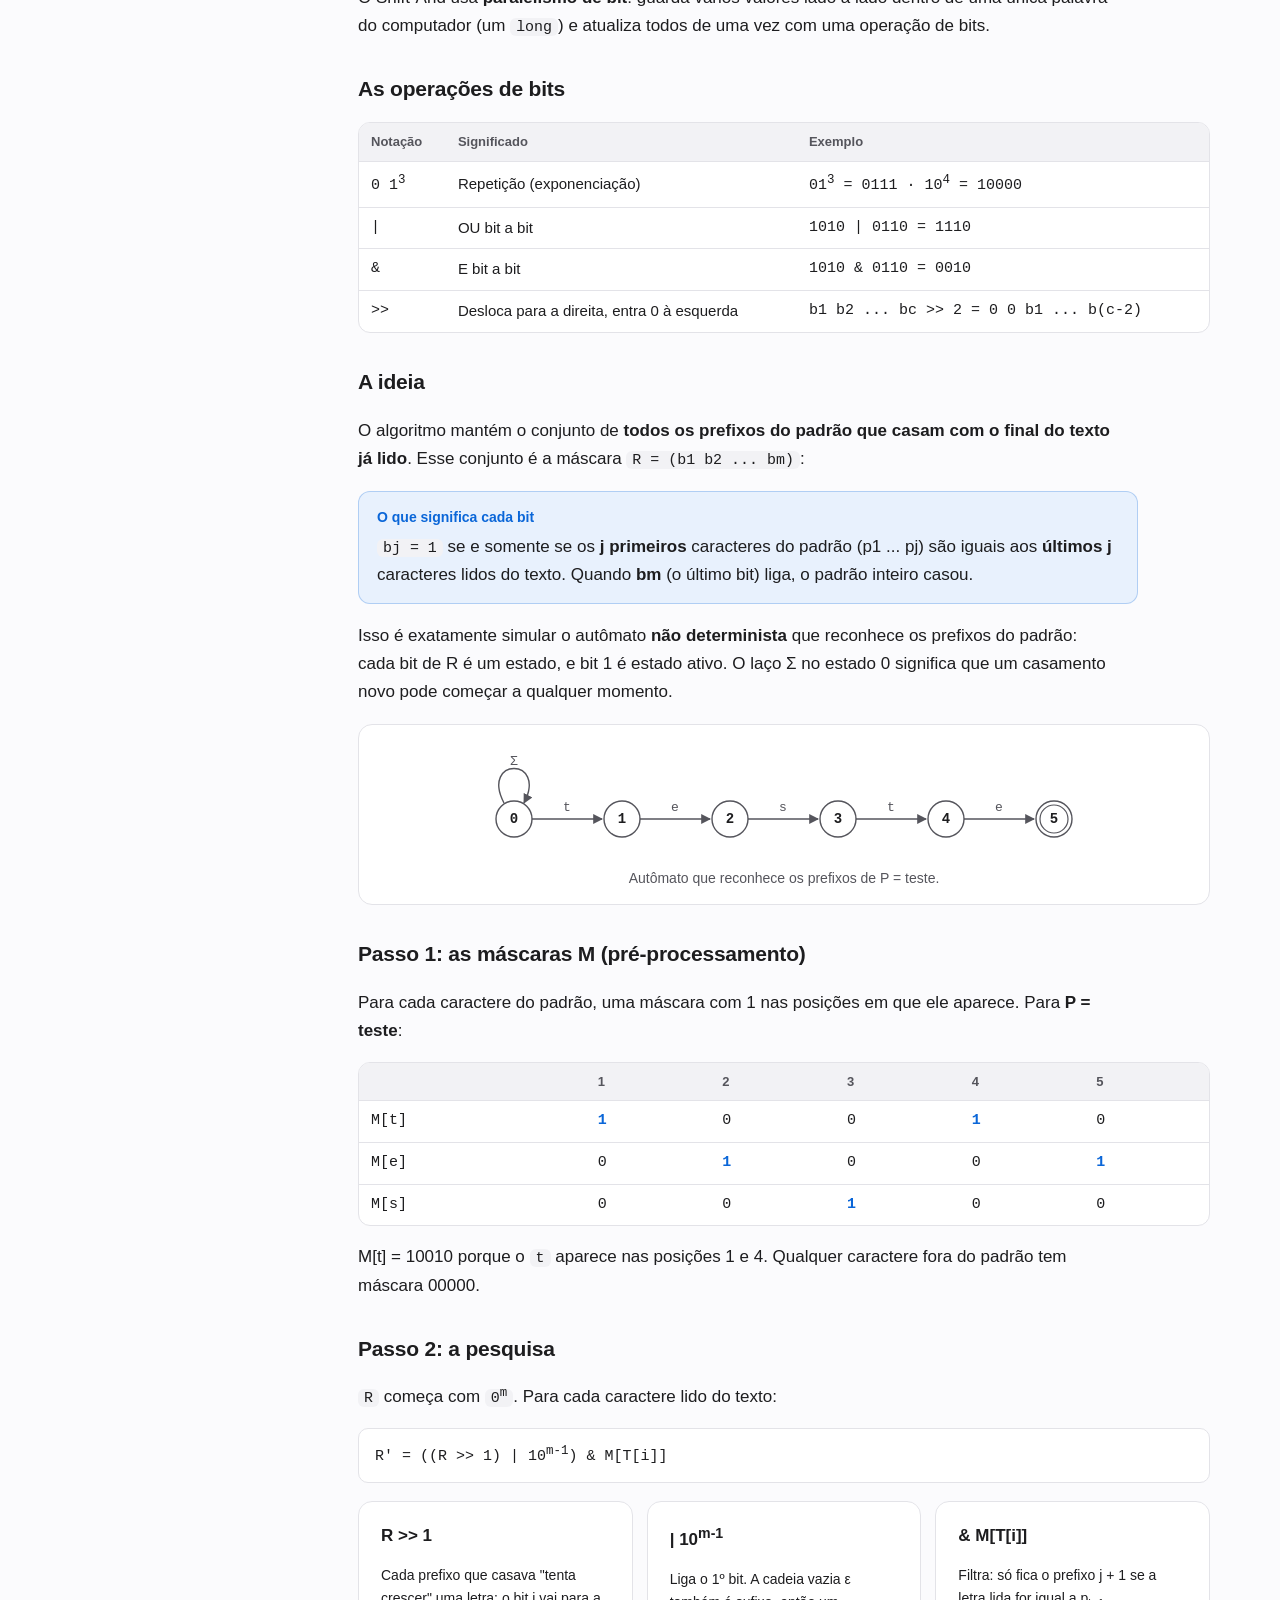
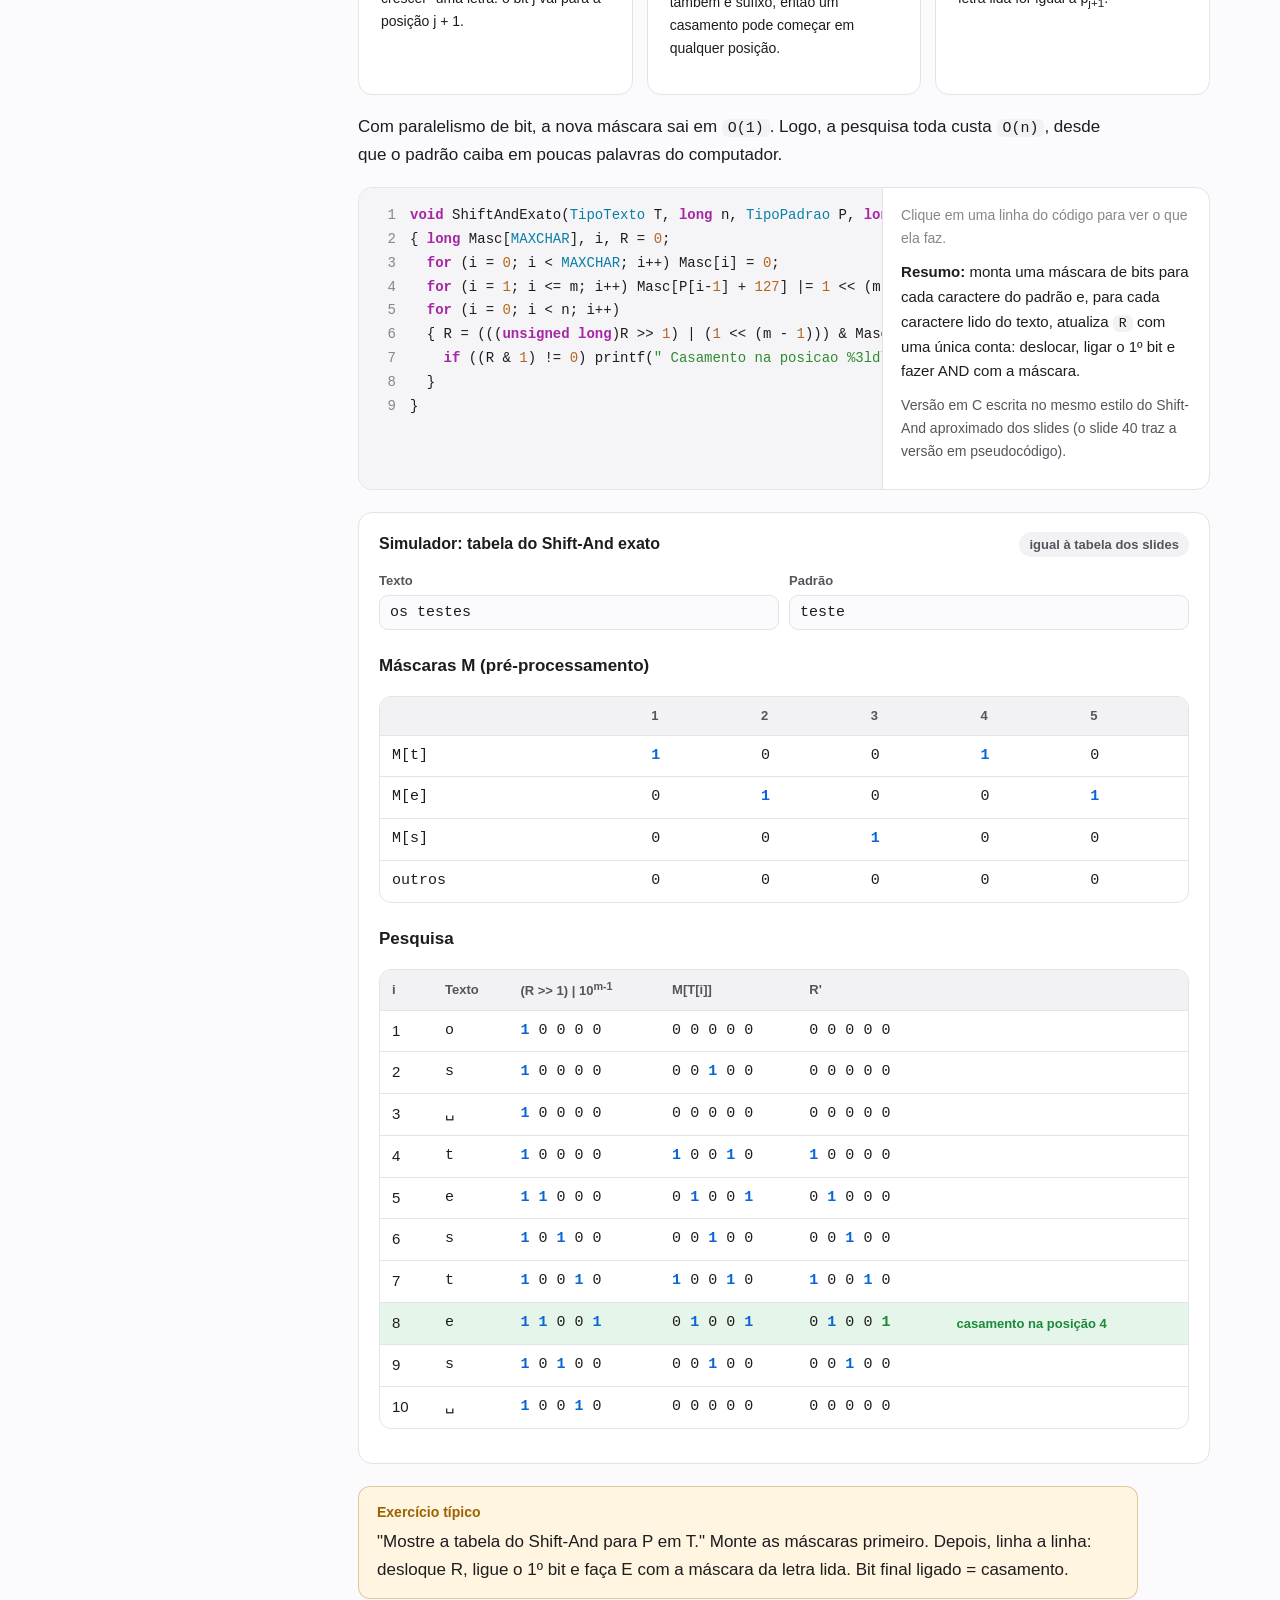
==== commit 75fcd88b: "Tutoria semana 10 resolvida, Shift-And aproximado à mão e avisos de espaço e pontuação" ====
--- a/casamento.html
+++ b/casamento.html
@@ -165,6 +165,7 @@
 </ol>
 <div class="box ideia"><span class="t">Exemplo do slide, em números</span>P = <code>cacbac</code>, T = <code>aabcaccacbac</code>. Compara c=c, a=a, e colide na posição 4 do padrão (<code>b</code>) com o <code>c</code> do texto. À esquerda da posição 4, o <code>c</code> mais próximo está na posição 3. Salto = 4 - 3 = <b>1</b>. Na janela seguinte (começando na posição 2), a colisão é entre o <code>a</code> da posição 5 do padrão e um <code>c</code> do texto; o <code>c</code> mais próximo à esquerda da posição 5 está na posição 3: salto 5 - 3 = <b>2</b>. Continuando, o padrão casa na posição 7. Confira no simulador abaixo.</div>
 <div class="box cuidado"><span class="t">Diferença para o BMH</span>No BM ocorrência, o caractere usado é o <b>da colisão</b>, e a busca no padrão é <b>à esquerda do ponto de colisão</b>. No BMH, o caractere é sempre o do <b>fim da janela</b>, e o salto vem da tabela. Por isso os dois dão saltos diferentes quando a colisão não acontece logo no último caractere.</div>
+<div class="box cuidado"><span class="t">Espaço é caractere</span>Em textos como <code>"AUTONOMIA DA IA NA GRECIA"</code>, cada espaço ocupa uma posição (aqui, 10, 13, 16 e 19) e entra nas comparações normalmente. Na tabela de deslocamento, o espaço é só mais um caractere: se não está no padrão, recebe o valor padrão (m no BMH, m + 1 no BMHS).</div>
 <p class="small muted">Os slides não dizem quanto andar depois de um casamento completo. Aqui usamos 1 posição; confirme a convenção com o professor.</p>
 <div class="sim" data-alg="bm">
   <div class="head"><strong>Simulador: Boyer-Moore com heurística ocorrência</strong><span class="pill">salto pelo caractere da colisão</span></div>
@@ -382,6 +383,22 @@
   </div>
   <div class="out"></div>
 </div>
+<h3>Como preencher uma linha da tabela à mão</h3>
+<p>A questão típica dá a tabela com as colunas <b>(R<sub>0</sub> &gt;&gt; 1) | 10<sup>m-1</sup></b>, <b>R'<sub>0</sub></b>, <b>R<sub>1</sub> &gt;&gt; 1</b> e <b>R'<sub>1</sub></b>. Use sempre os valores da <b>linha de cima</b> como R<sub>0</sub> e R<sub>1</sub> (na 1ª linha: R<sub>0</sub> = 0<sup>m</sup> e R<sub>1</sub> = 10<sup>m-1</sup>).</p>
+<p>Exemplo: P = <code>MIA</code> (m = 3), k = 1, com os três erros. Máscaras: M[M] = 100, M[I] = 010, M[A] = 001, outros = 000. Vamos preencher a linha do <code>I</code> (posição 8 de "AUTONOMIA..."). A linha de cima (do <code>M</code>) terminou com R'<sub>0</sub> = <b>100</b> e R'<sub>1</sub> = <b>110</b>.</p>
+<div class="tw"><table><tr><th>Coluna</th><th>Conta</th><th>Resultado</th></tr>
+<tr><td>(R<sub>0</sub> &gt;&gt; 1) | 100</td><td class="mono">010 | 100</td><td class="mono">110</td></tr>
+<tr><td>R'<sub>0</sub></td><td class="mono">110 &amp; M[I] = 110 &amp; 010</td><td class="mono">010</td></tr>
+<tr><td>R<sub>1</sub> &gt;&gt; 1</td><td class="mono">110 &gt;&gt; 1</td><td class="mono">011</td></tr>
+<tr><td>R'<sub>1</sub></td><td class="mono">(011 &amp; 010) | R<sub>0</sub> | (R<sub>0</sub> &gt;&gt; 1) | (R'<sub>0</sub> &gt;&gt; 1) | 100<br>= 010 | 100 | 010 | 001 | 100</td><td class="mono"><b>111</b></td></tr></table></div>
+<p>O último bit de R'<sub>1</sub> ligou: <b>casamento aproximado terminando na posição 8</b> ("MI" com uma retirada do A). Na linha seguinte (o <code>A</code>), R'<sub>0</sub> = 001 dá o <b>casamento exato</b> na posição 9.</p>
+<div class="box ideia"><span class="t">Dicas para não errar</span>
+<ul style="margin:4px 0 0">
+<li>Nos termos de inserção e substituição use o R<sub>0</sub> <b>da linha de cima</b>; no de retirada, use o R'<sub>0</sub> <b>da linha atual</b> (que você acabou de calcular).</li>
+<li>Se a questão pedir só alguns erros, monte o R'<sub>1</sub> só com os termos deles (veja a tabela da receita acima).</li>
+<li>Casamento exato: último bit de R'<sub>0</sub>. Aproximado: último bit de R'<sub>1</sub>. Toda posição exata também aparece como aproximada.</li>
+<li>Confira digitando o padrão e o texto no simulador logo acima.</li>
+</ul></div>
 <h3>O código</h3>
 <div class="code" data-code="aprox"></div>
 <h3>Receita para alterar o código (cai na prova)</h3>
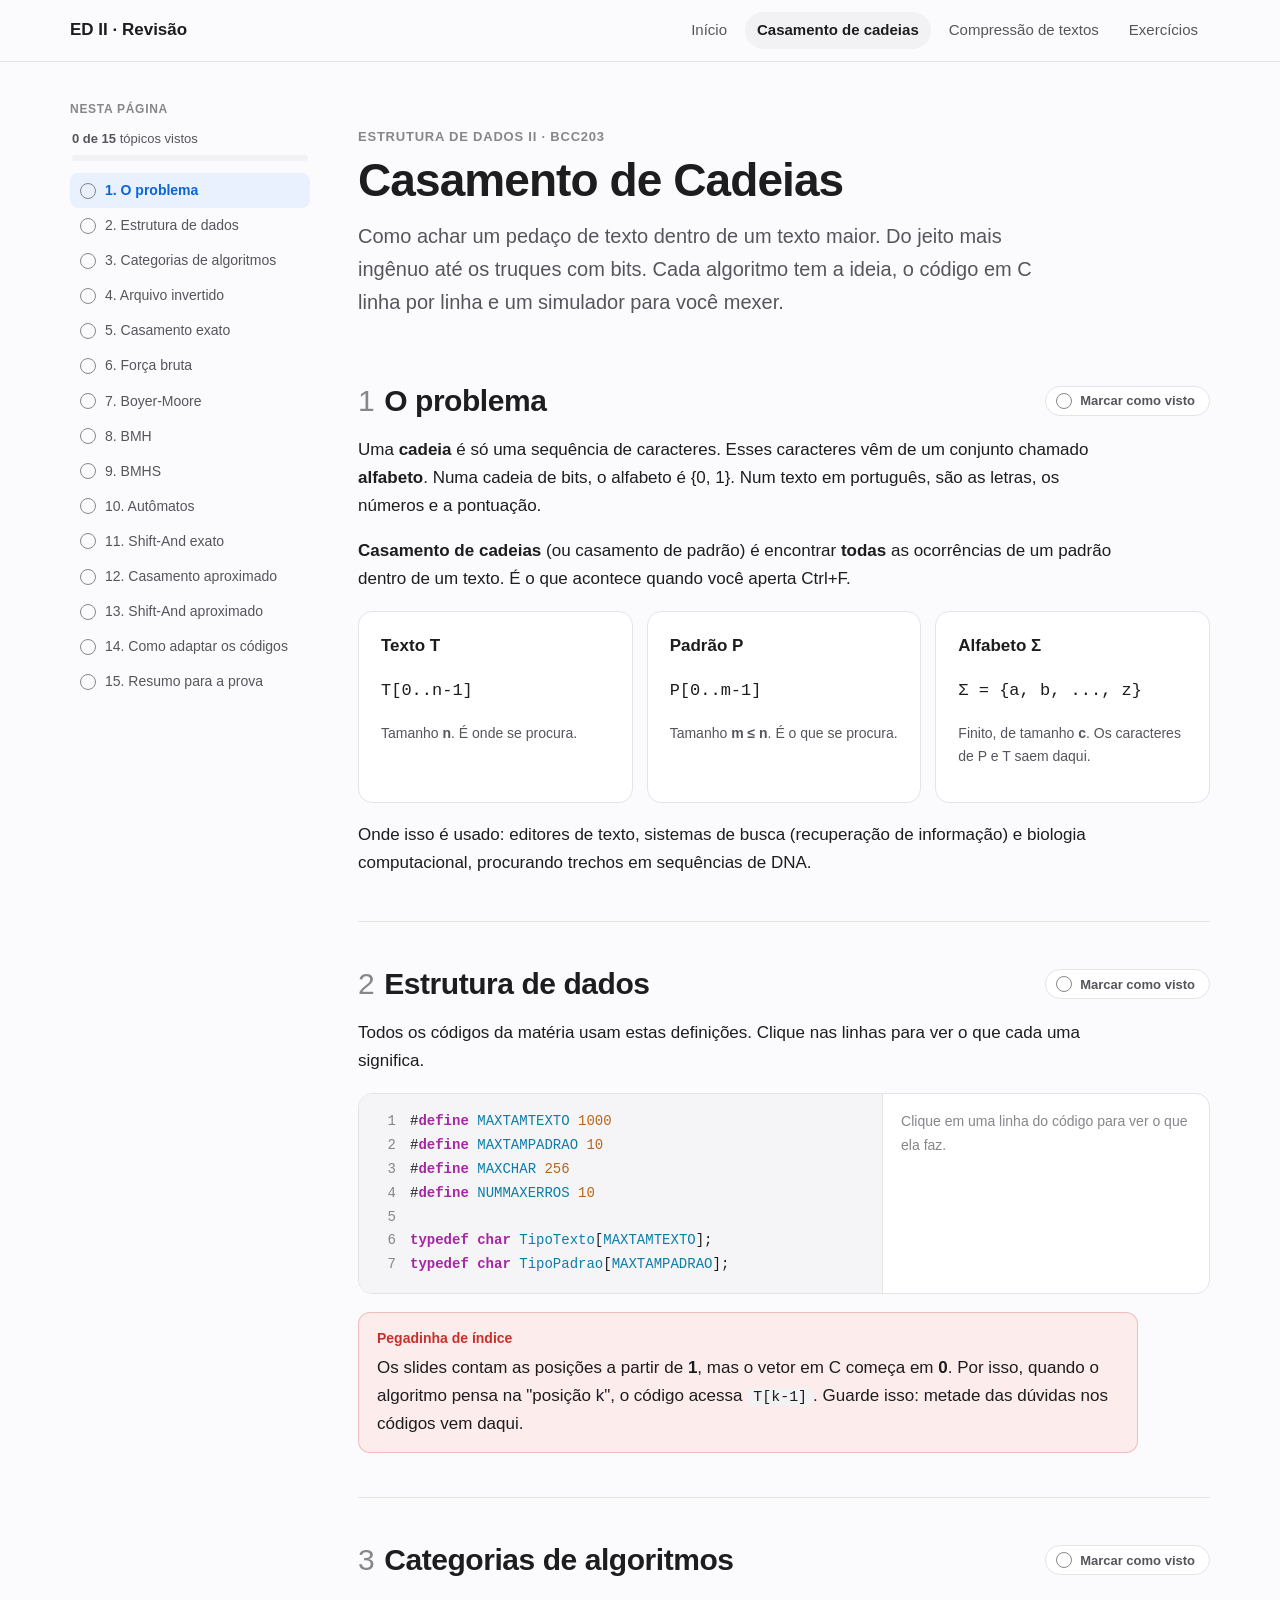
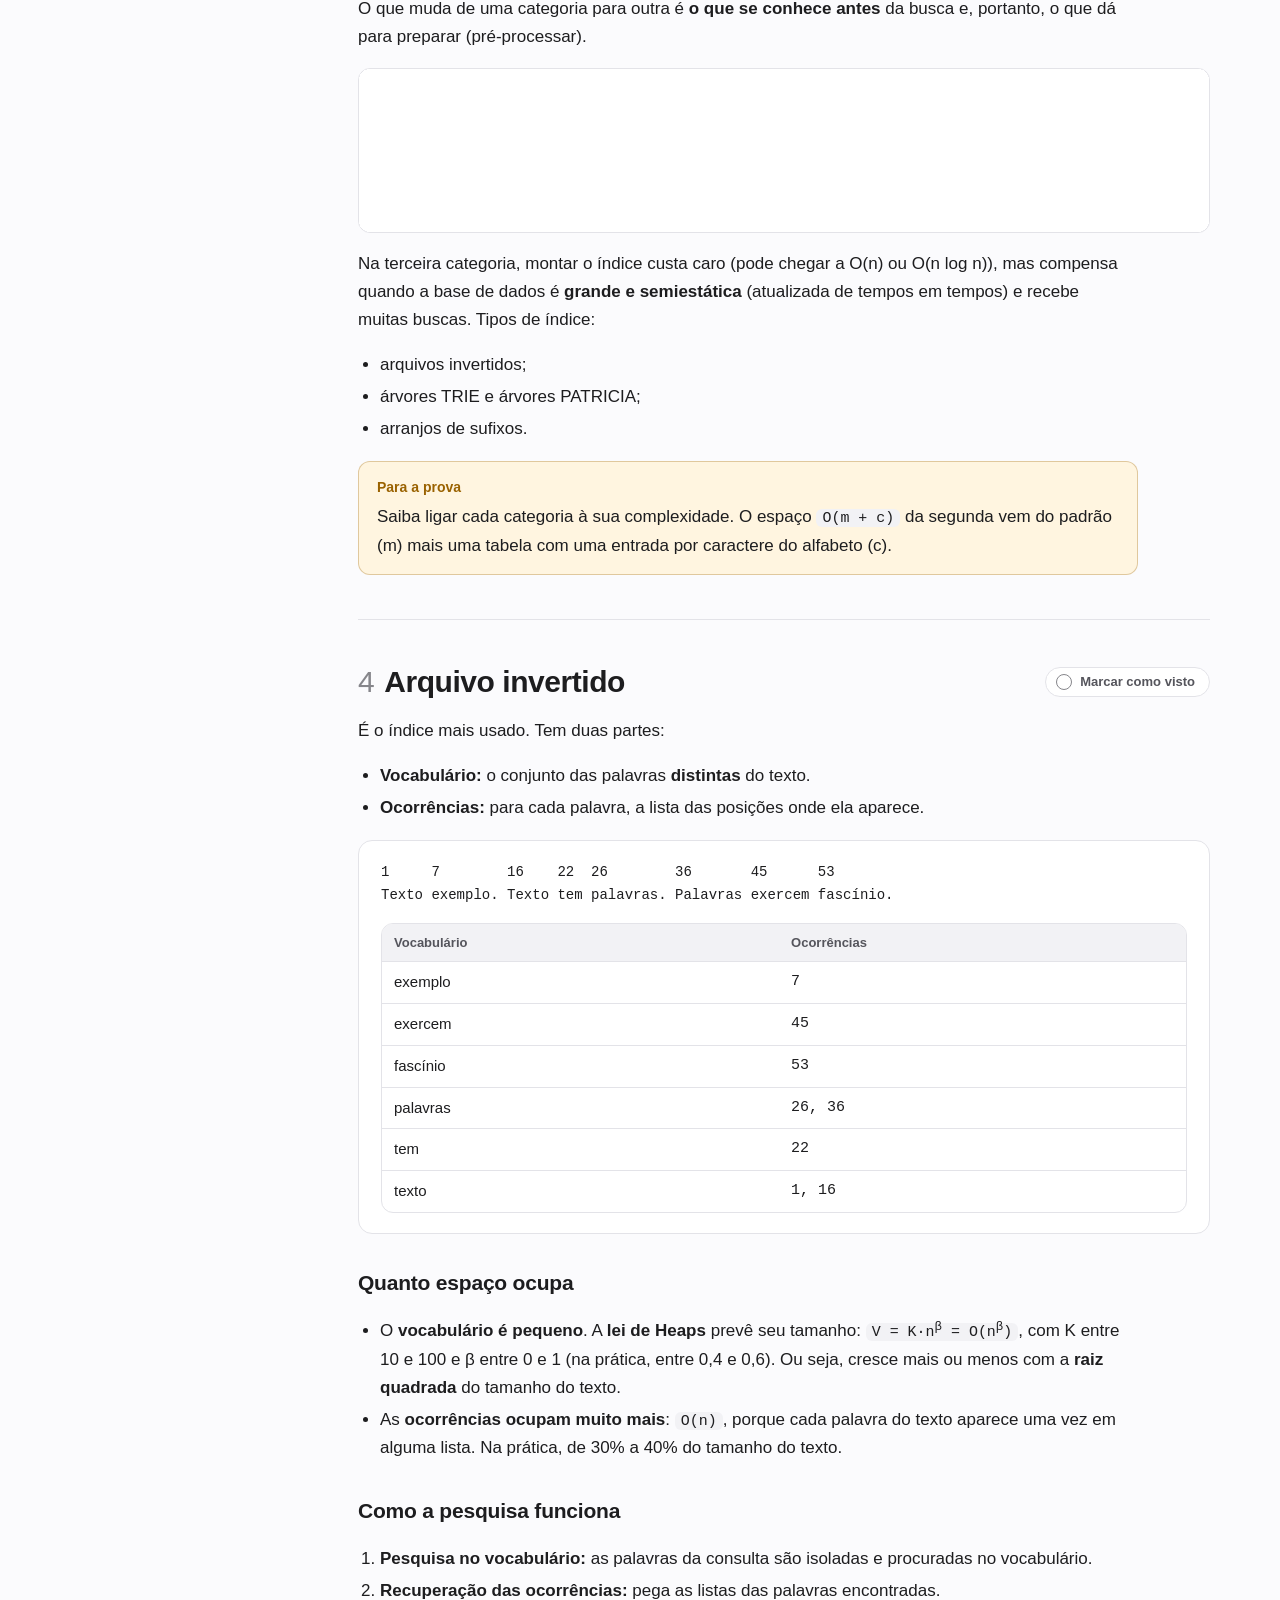
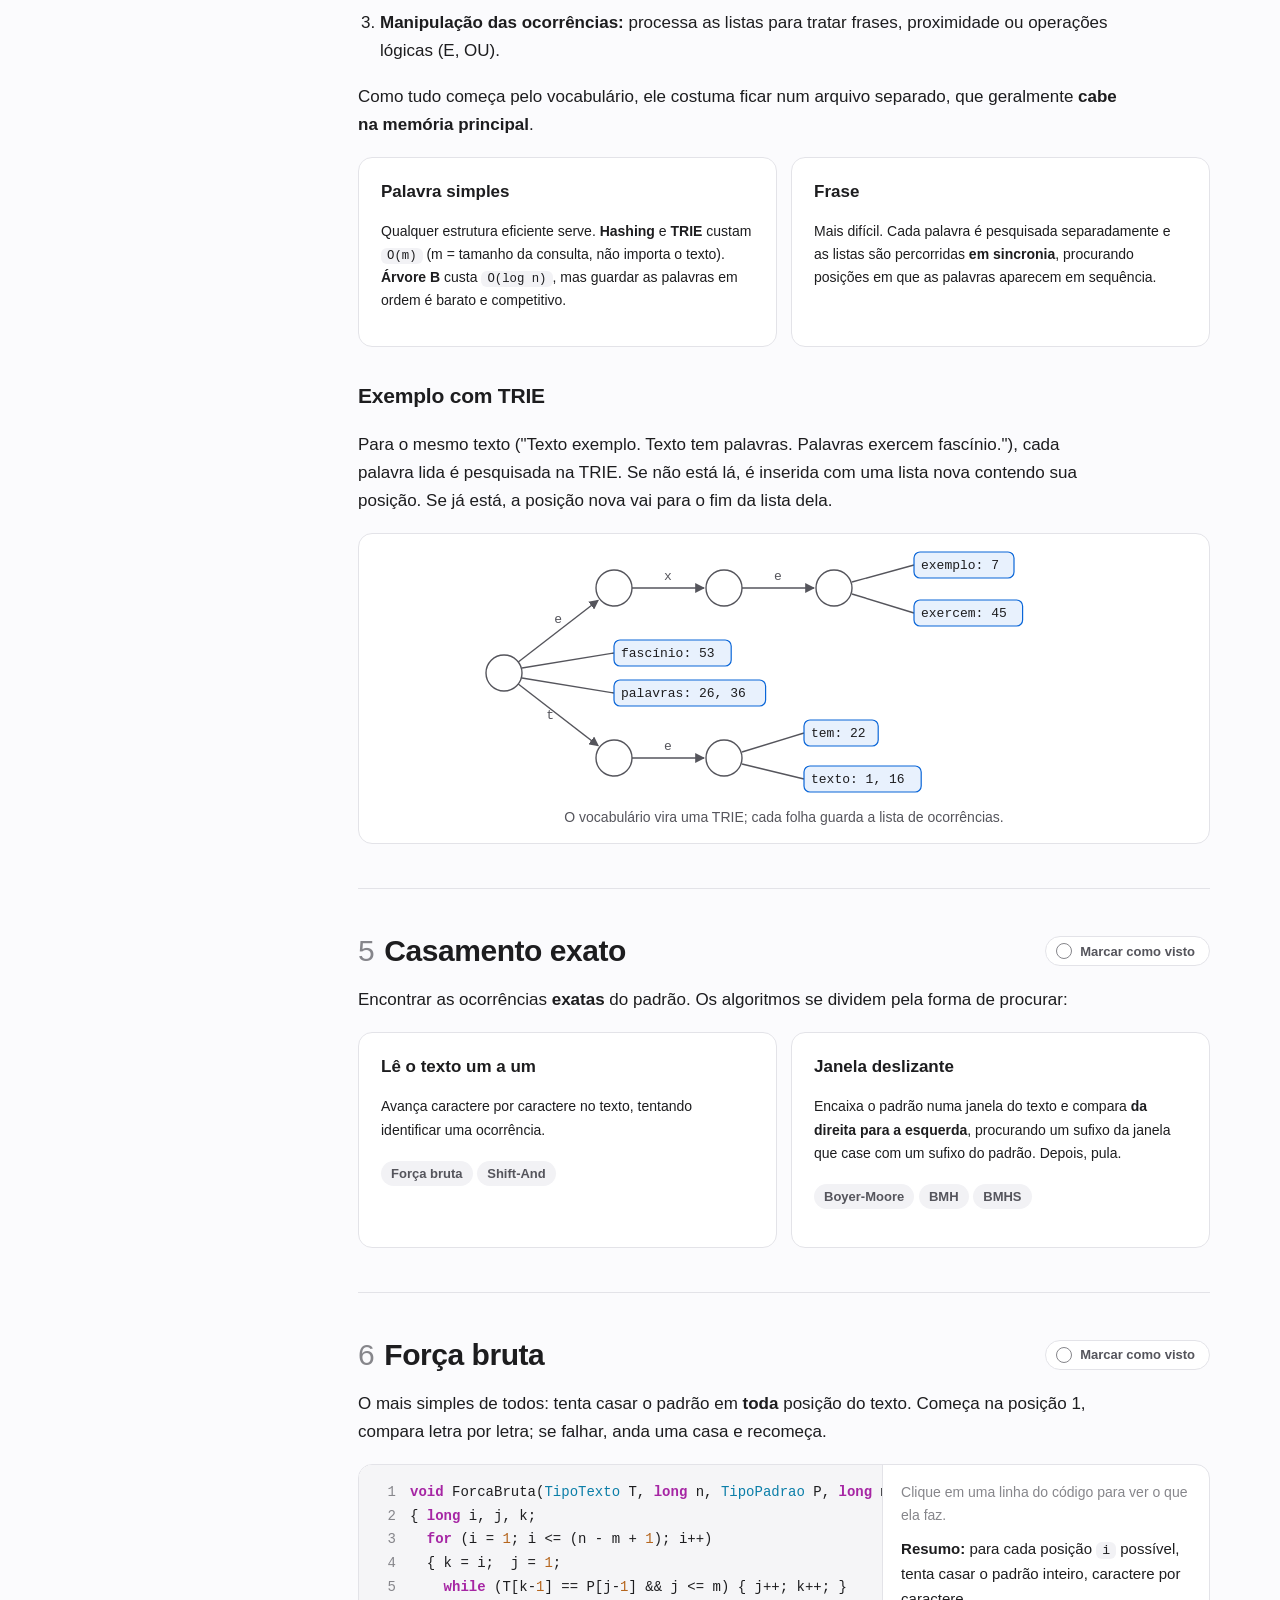
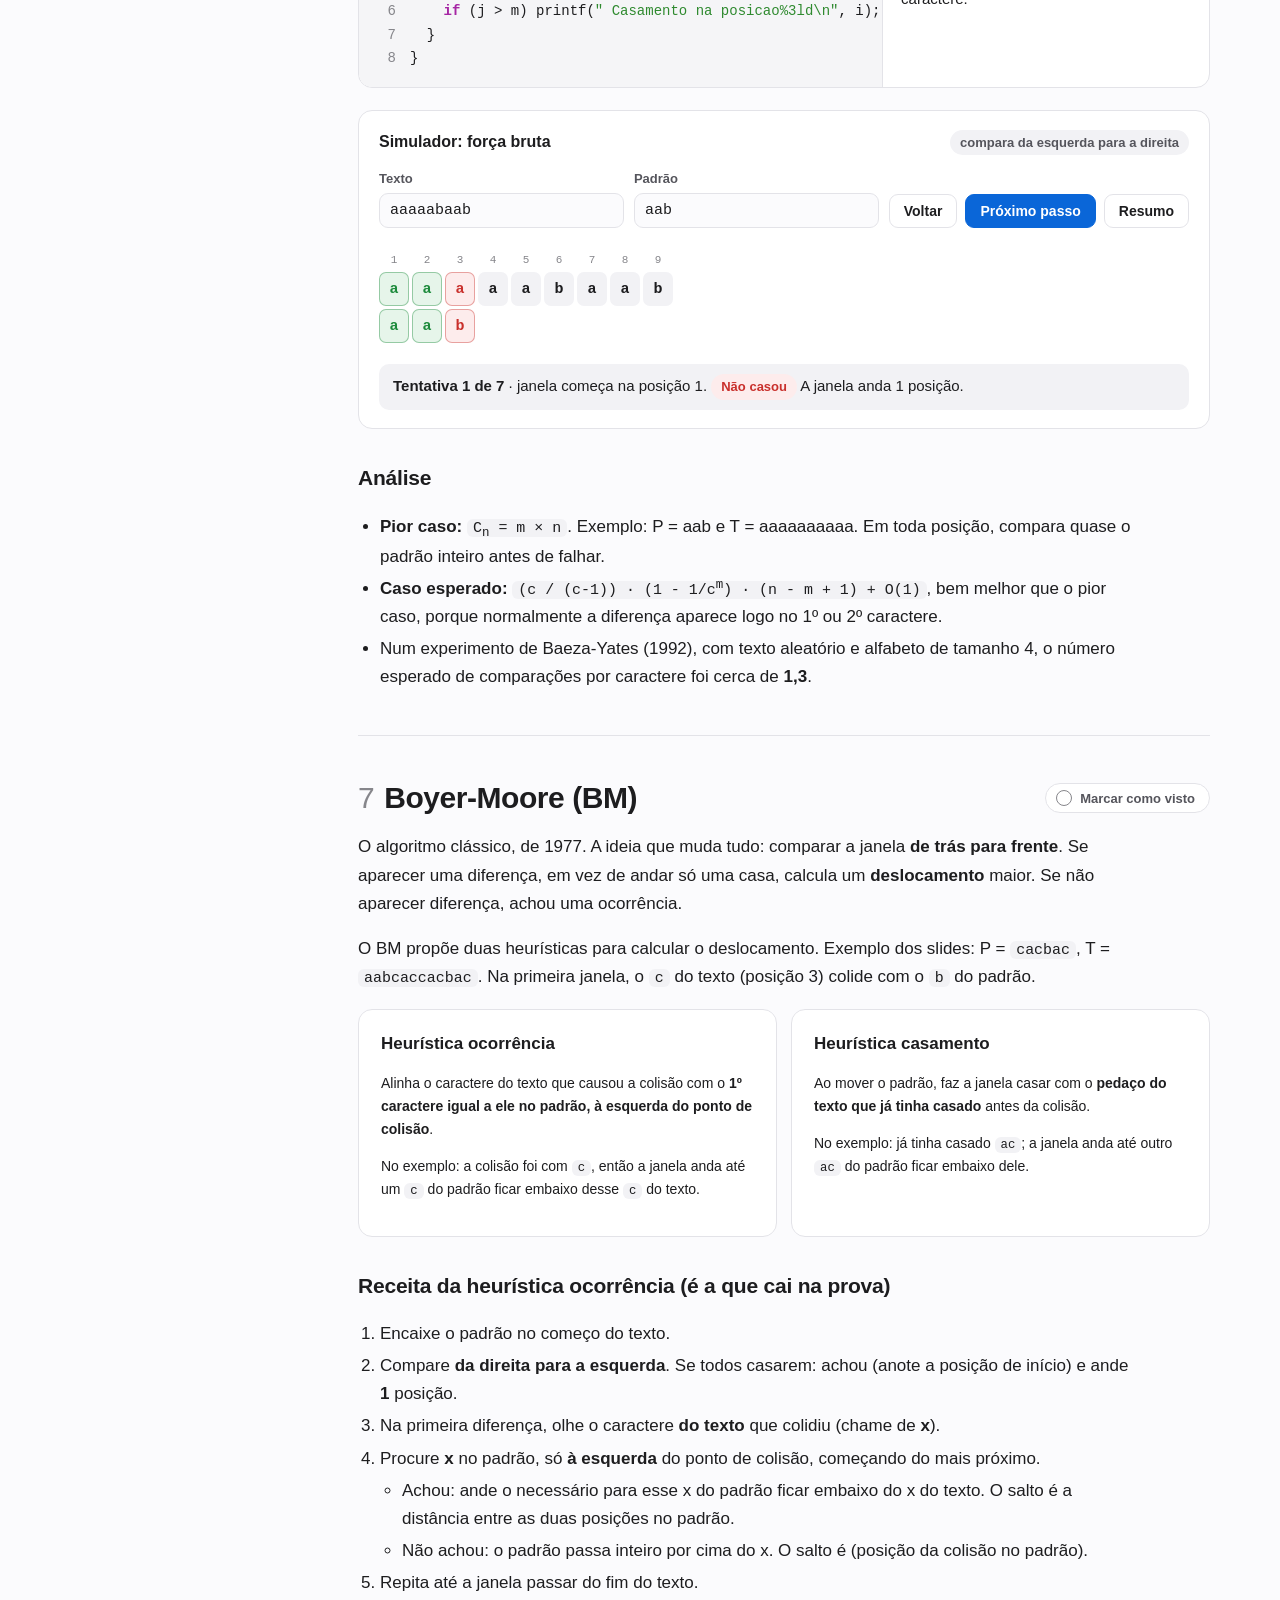
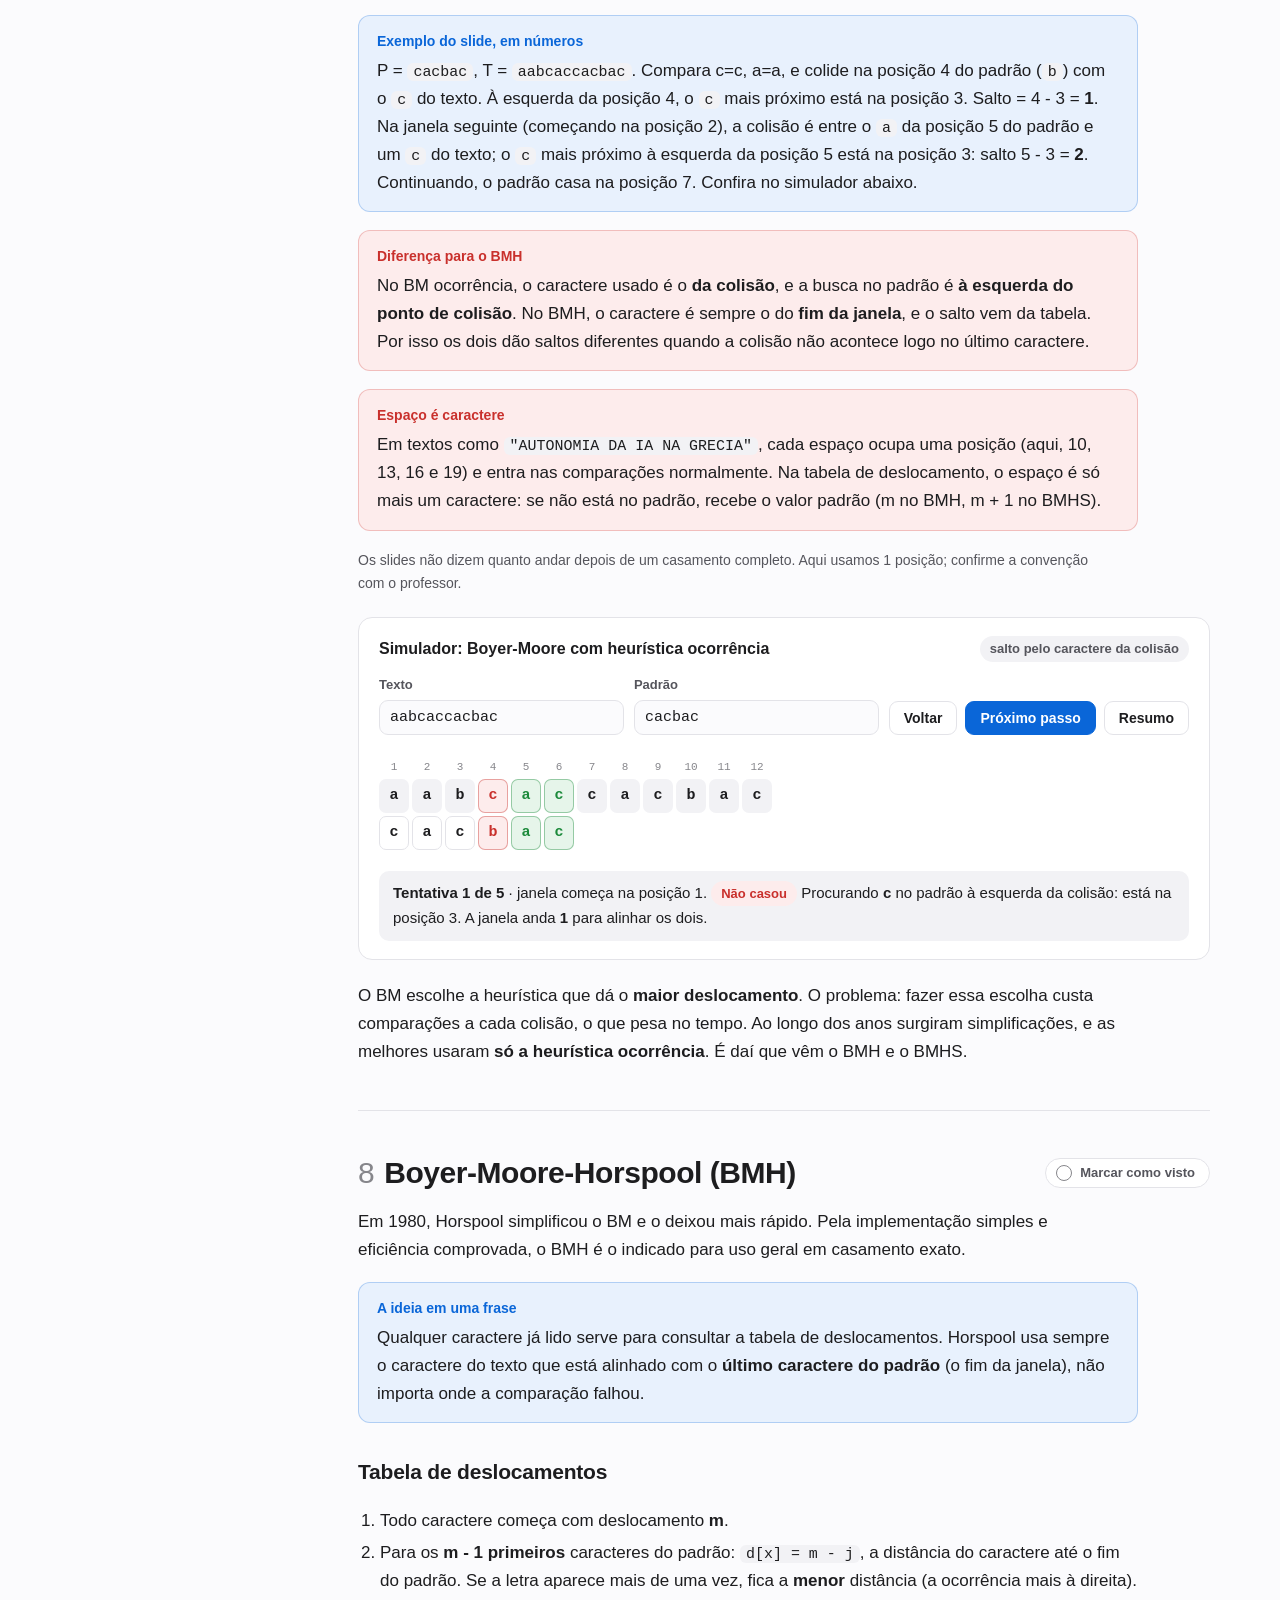
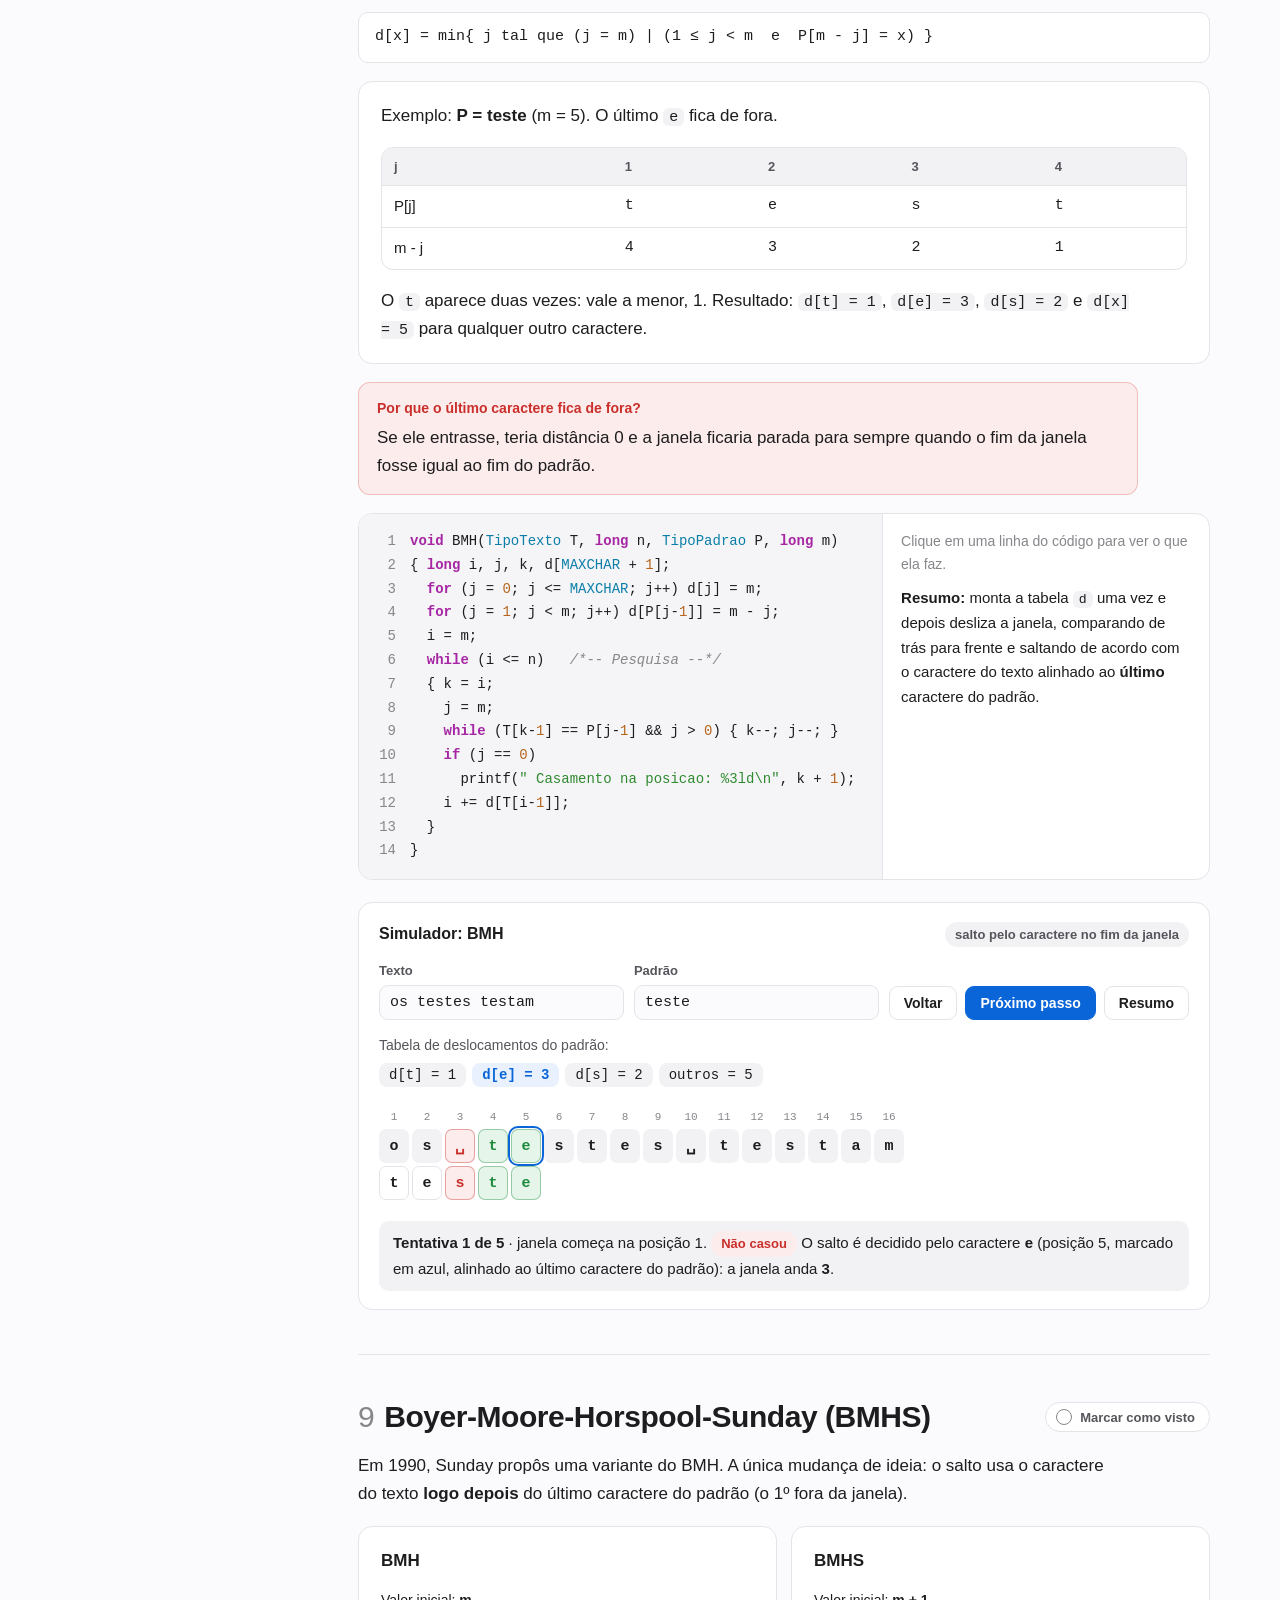
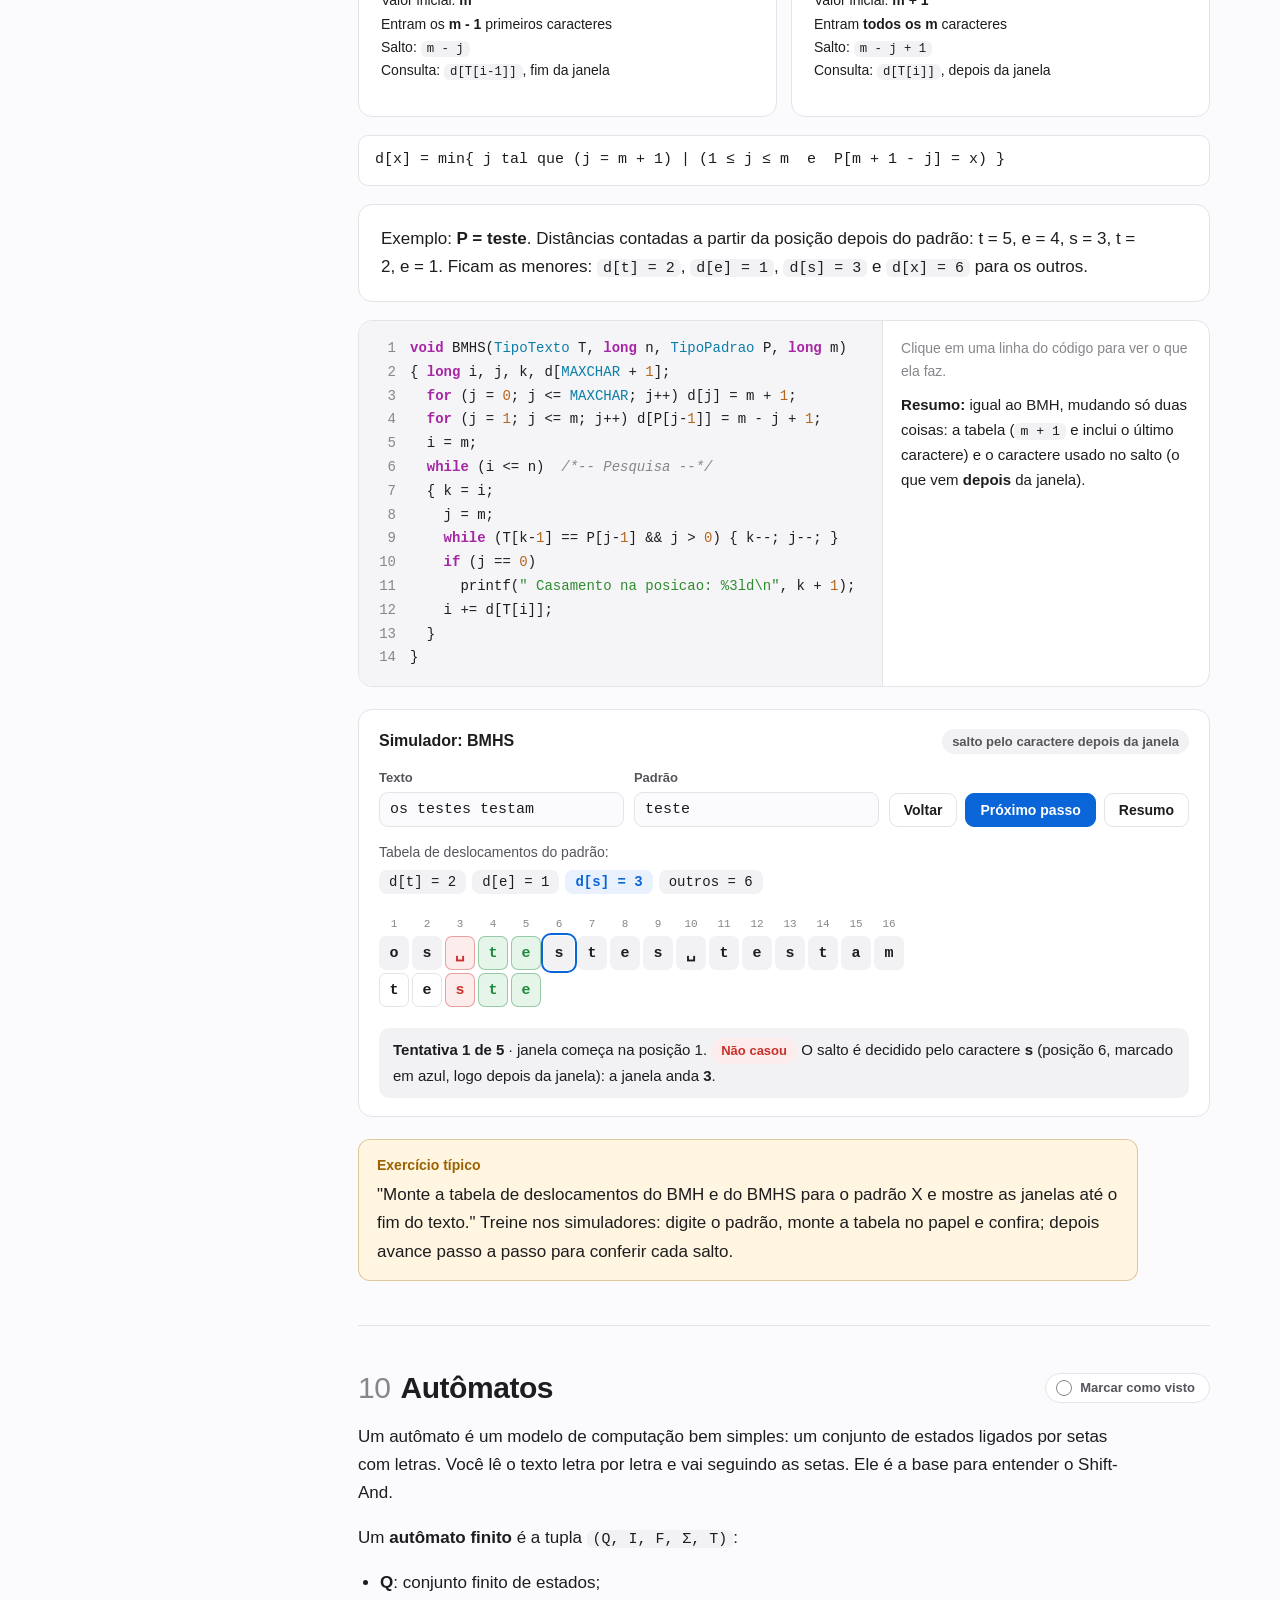
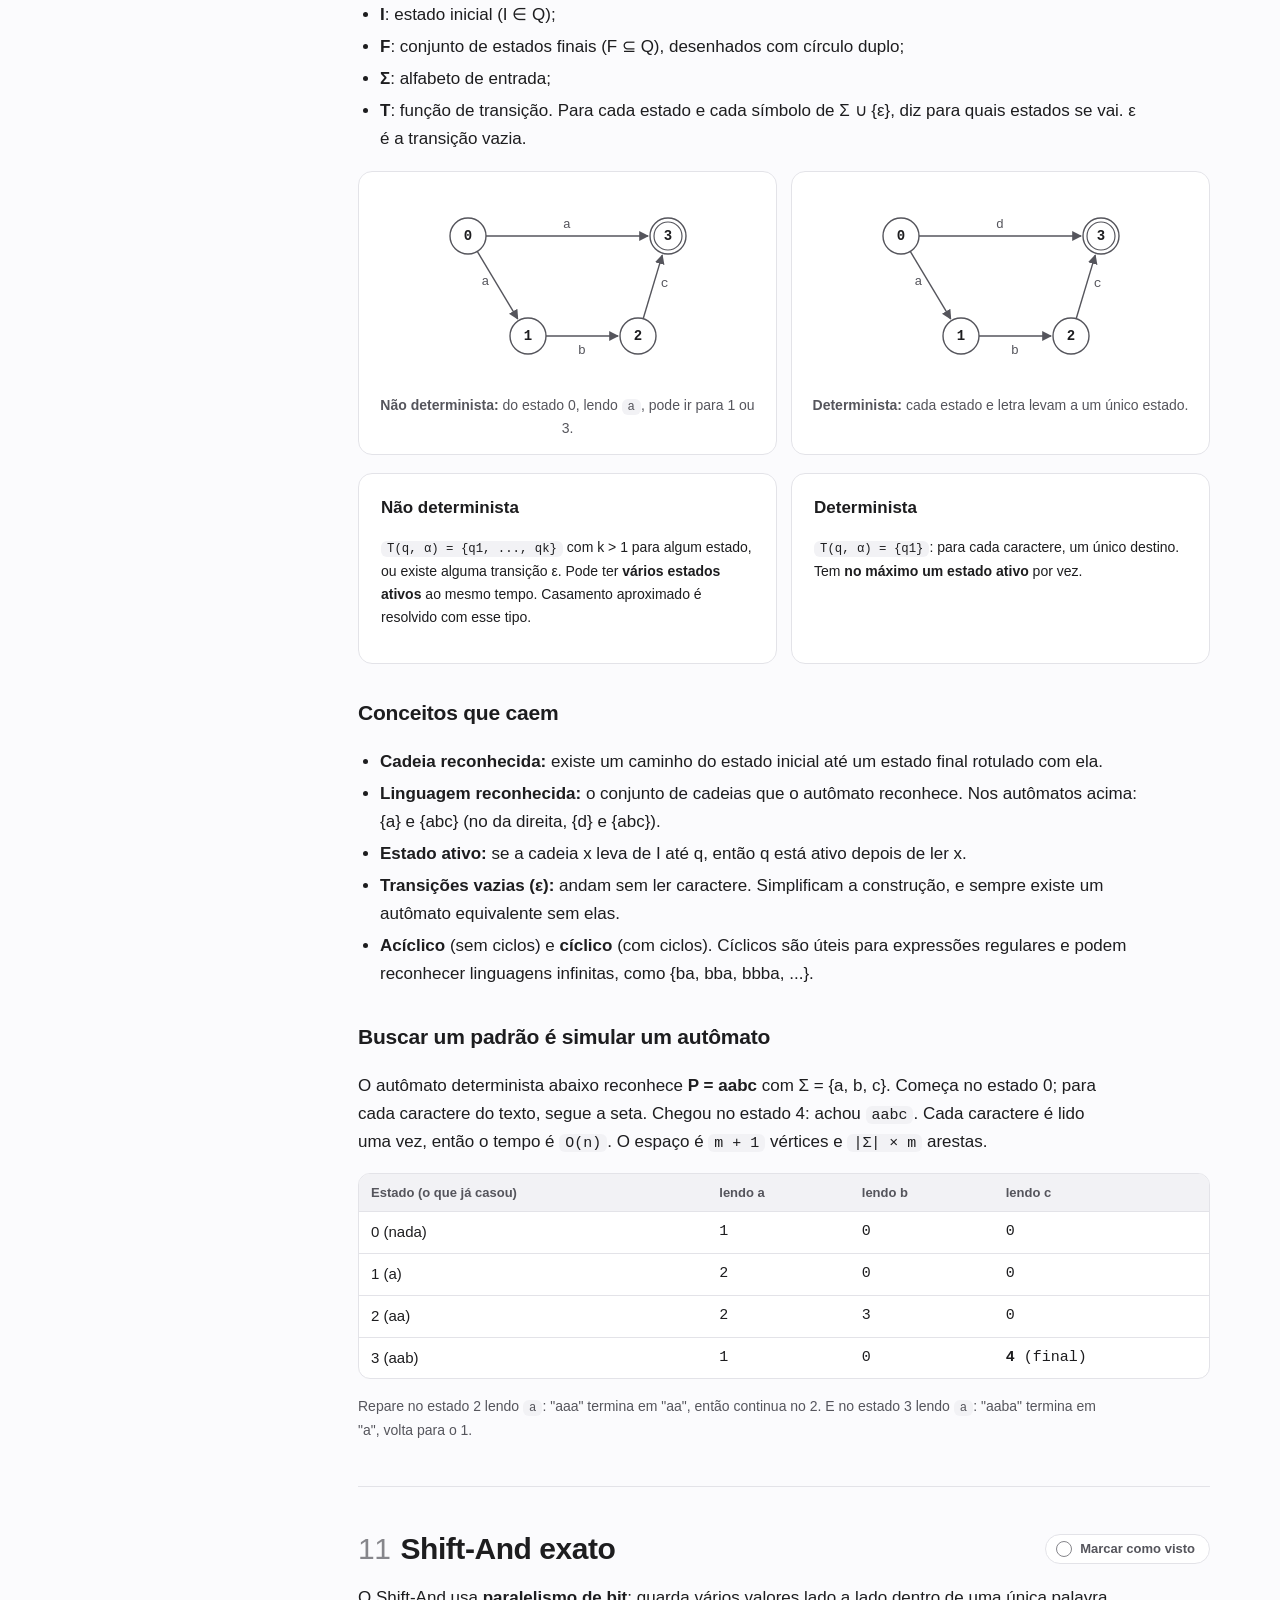
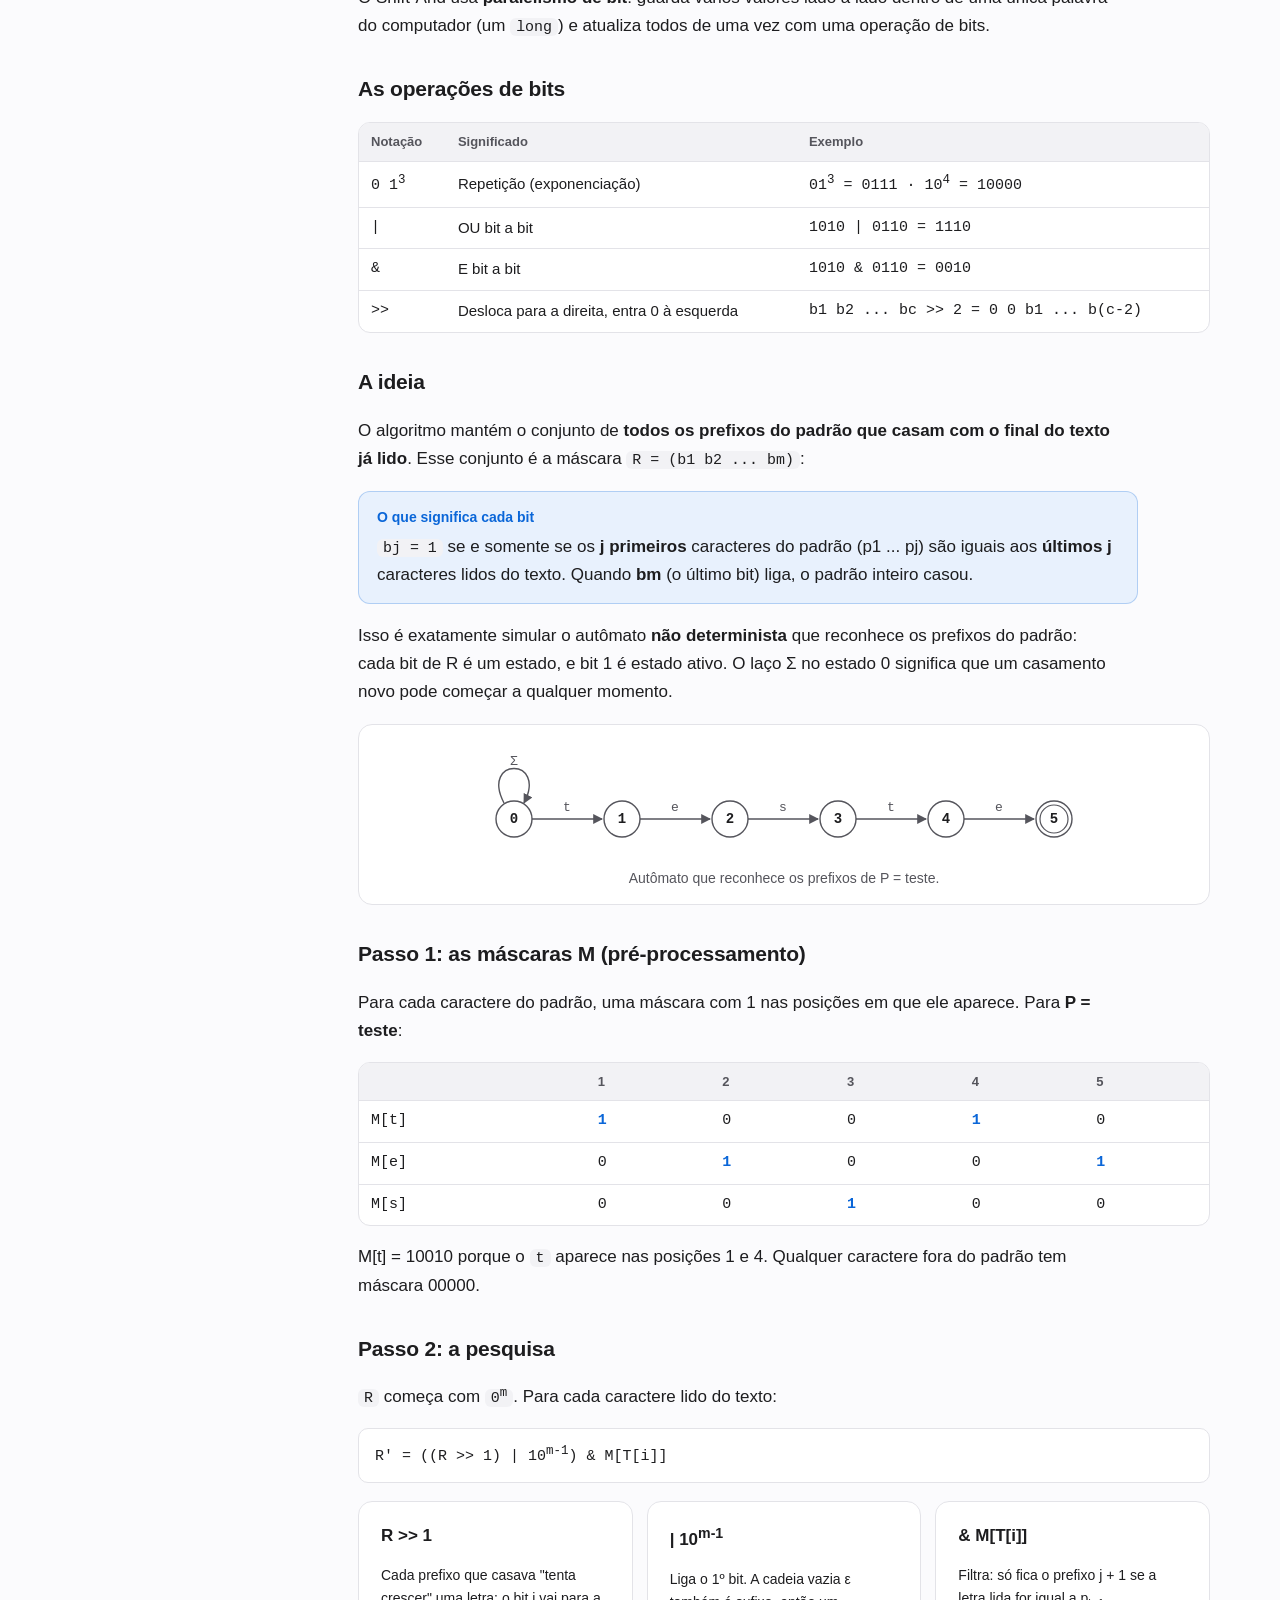
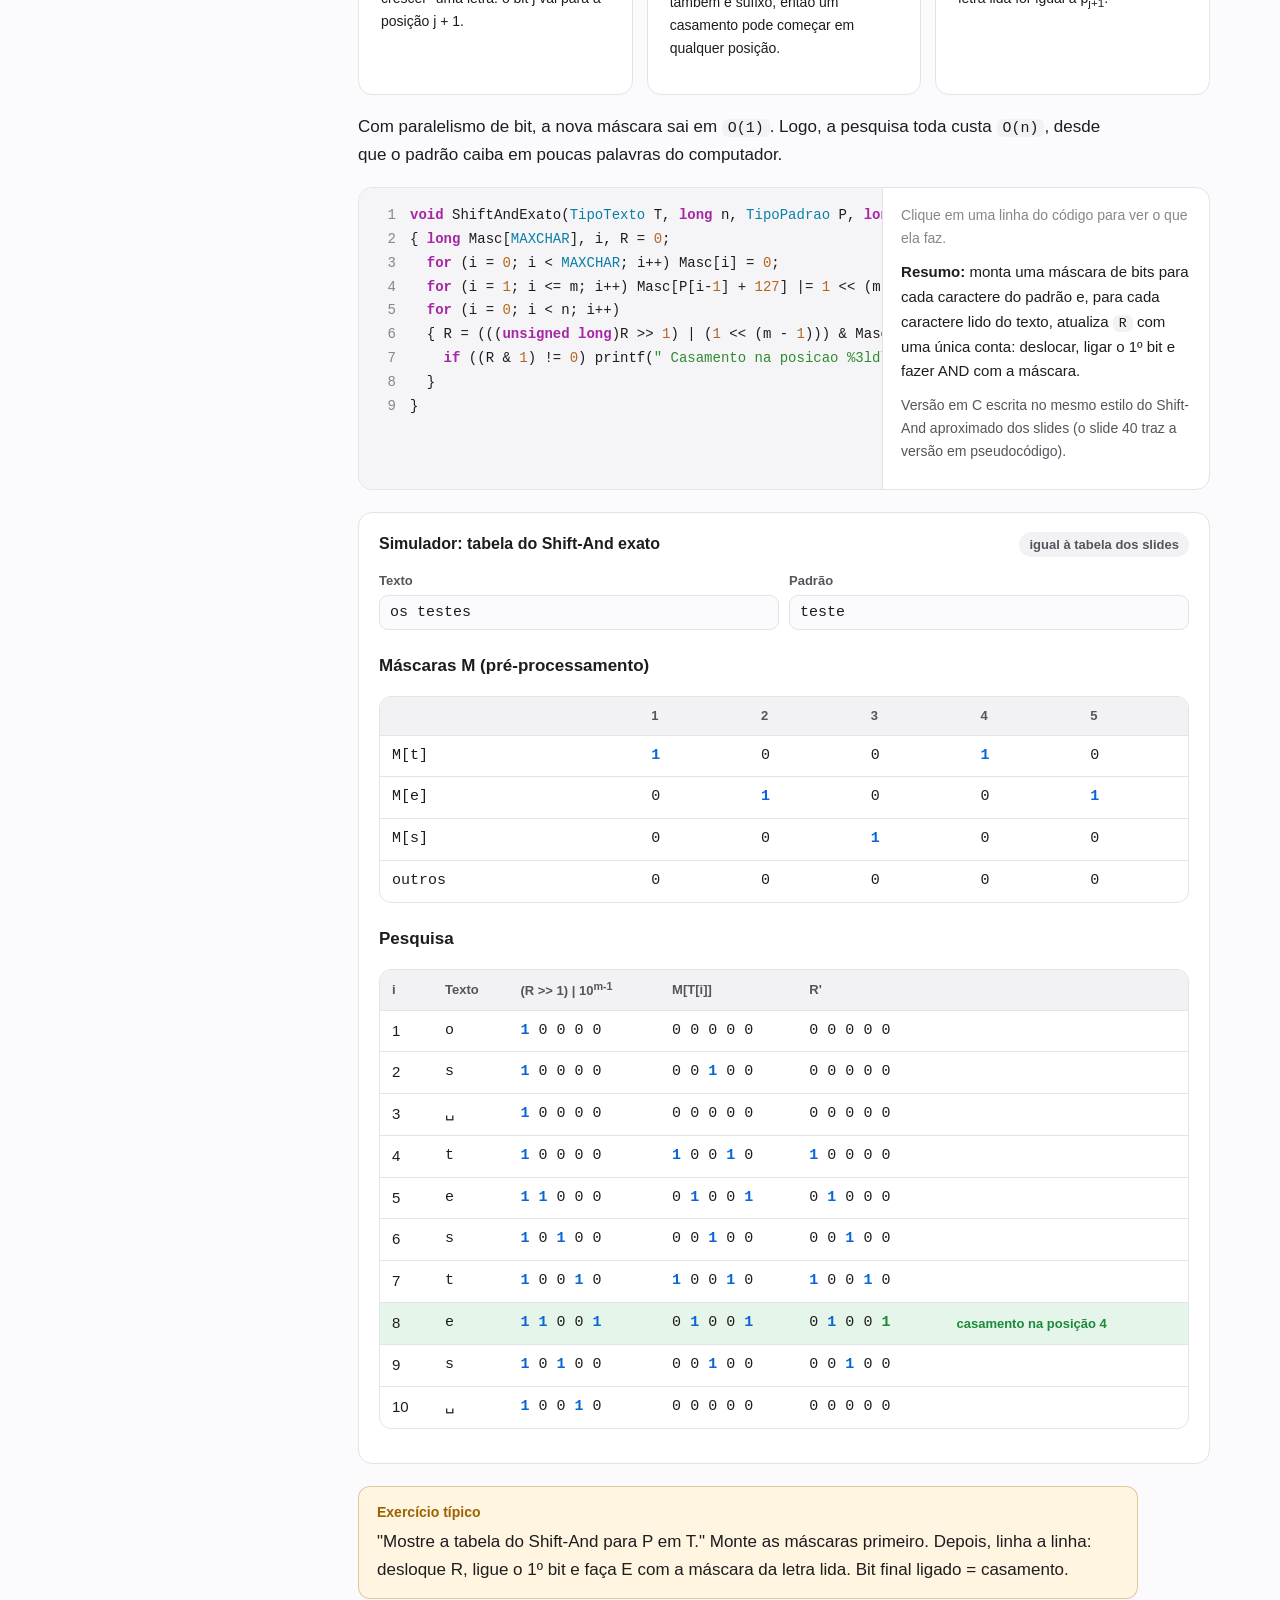
==== commit 6cdc34b5: "Corrige texto do exemplo da TRIE e alinhamento da régua de posições" ====
--- a/casamento.html
+++ b/casamento.html
@@ -85,7 +85,7 @@
   <li><b>Ocorrências:</b> para cada palavra, a lista das posições onde ela aparece.</li>
 </ul>
 <div class="card">
-<p class="mono small" style="margin:0 0 6px;white-space:pre;overflow-x:auto">1     7         16    22  26        36       45      53
+<p class="mono small" style="margin:0 0 6px;white-space:pre;overflow-x:auto">1     7        16    22  26        36       45      53
 Texto exemplo. Texto tem palavras. Palavras exercem fascínio.</p>
 <div class="tw" style="margin-bottom:0"><table><tr><th>Vocabulário</th><th>Ocorrências</th></tr>
 <tr><td>exemplo</td><td class="mono">7</td></tr><tr><td>exercem</td><td class="mono">45</td></tr><tr><td>fascínio</td><td class="mono">53</td></tr>
@@ -108,7 +108,7 @@
   <div class="card"><h4>Frase</h4><p class="small">Mais difícil. Cada palavra é pesquisada separadamente e as listas são percorridas <b>em sincronia</b>, procurando posições em que as palavras aparecem em sequência.</p></div>
 </div>
 <h3>Exemplo com TRIE</h3>
-<p>Para o texto "Texto tem palavras. Palavras exercem fascínio.", cada palavra lida é pesquisada na TRIE. Se não está lá, é inserida com uma lista nova contendo sua posição. Se já está, a posição nova vai para o fim da lista dela.</p>
+<p>Para o mesmo texto ("Texto exemplo. Texto tem palavras. Palavras exercem fascínio."), cada palavra lida é pesquisada na TRIE. Se não está lá, é inserida com uma lista nova contendo sua posição. Se já está, a posição nova vai para o fim da lista dela.</p>
 <figure class="fig"><svg id="g-trie" viewBox="0 0 640 250" width="640"></svg><figcaption>O vocabulário vira uma TRIE; cada folha guarda a lista de ocorrências.</figcaption></figure>
 </section>
 
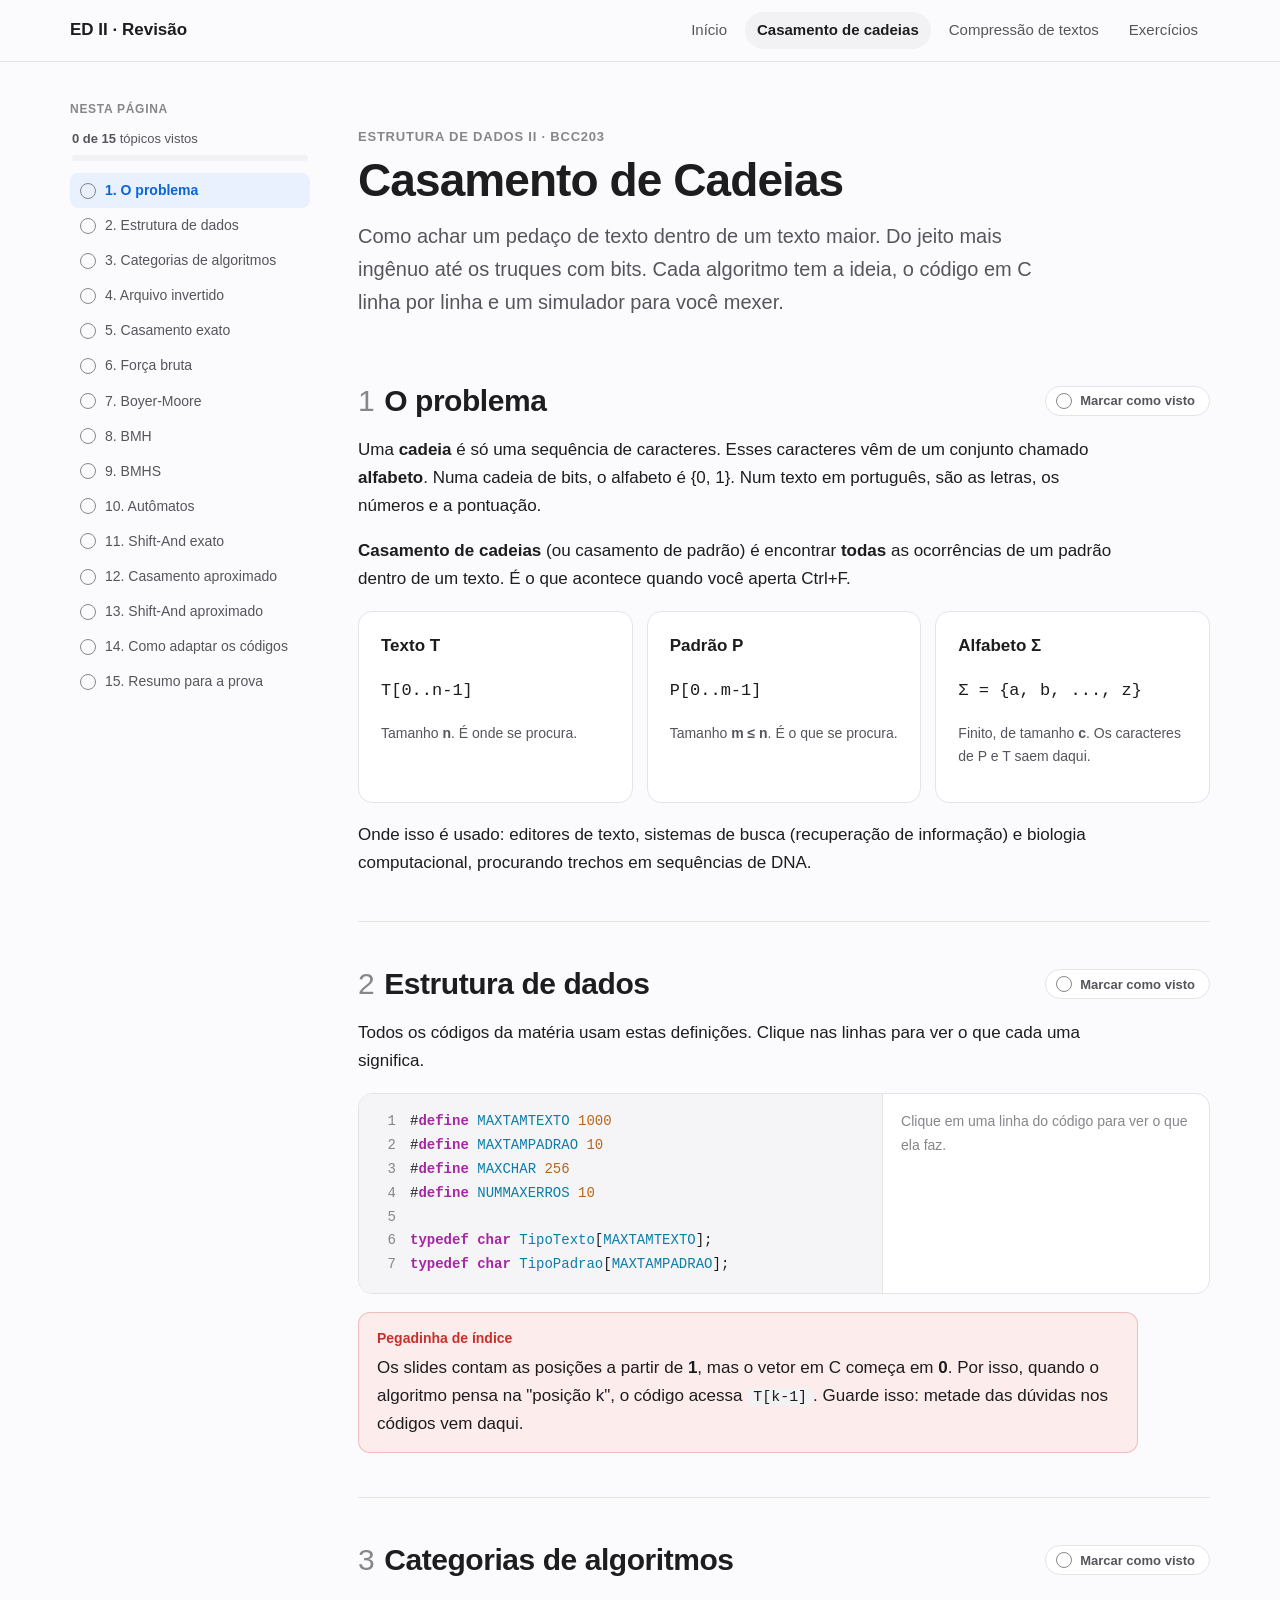
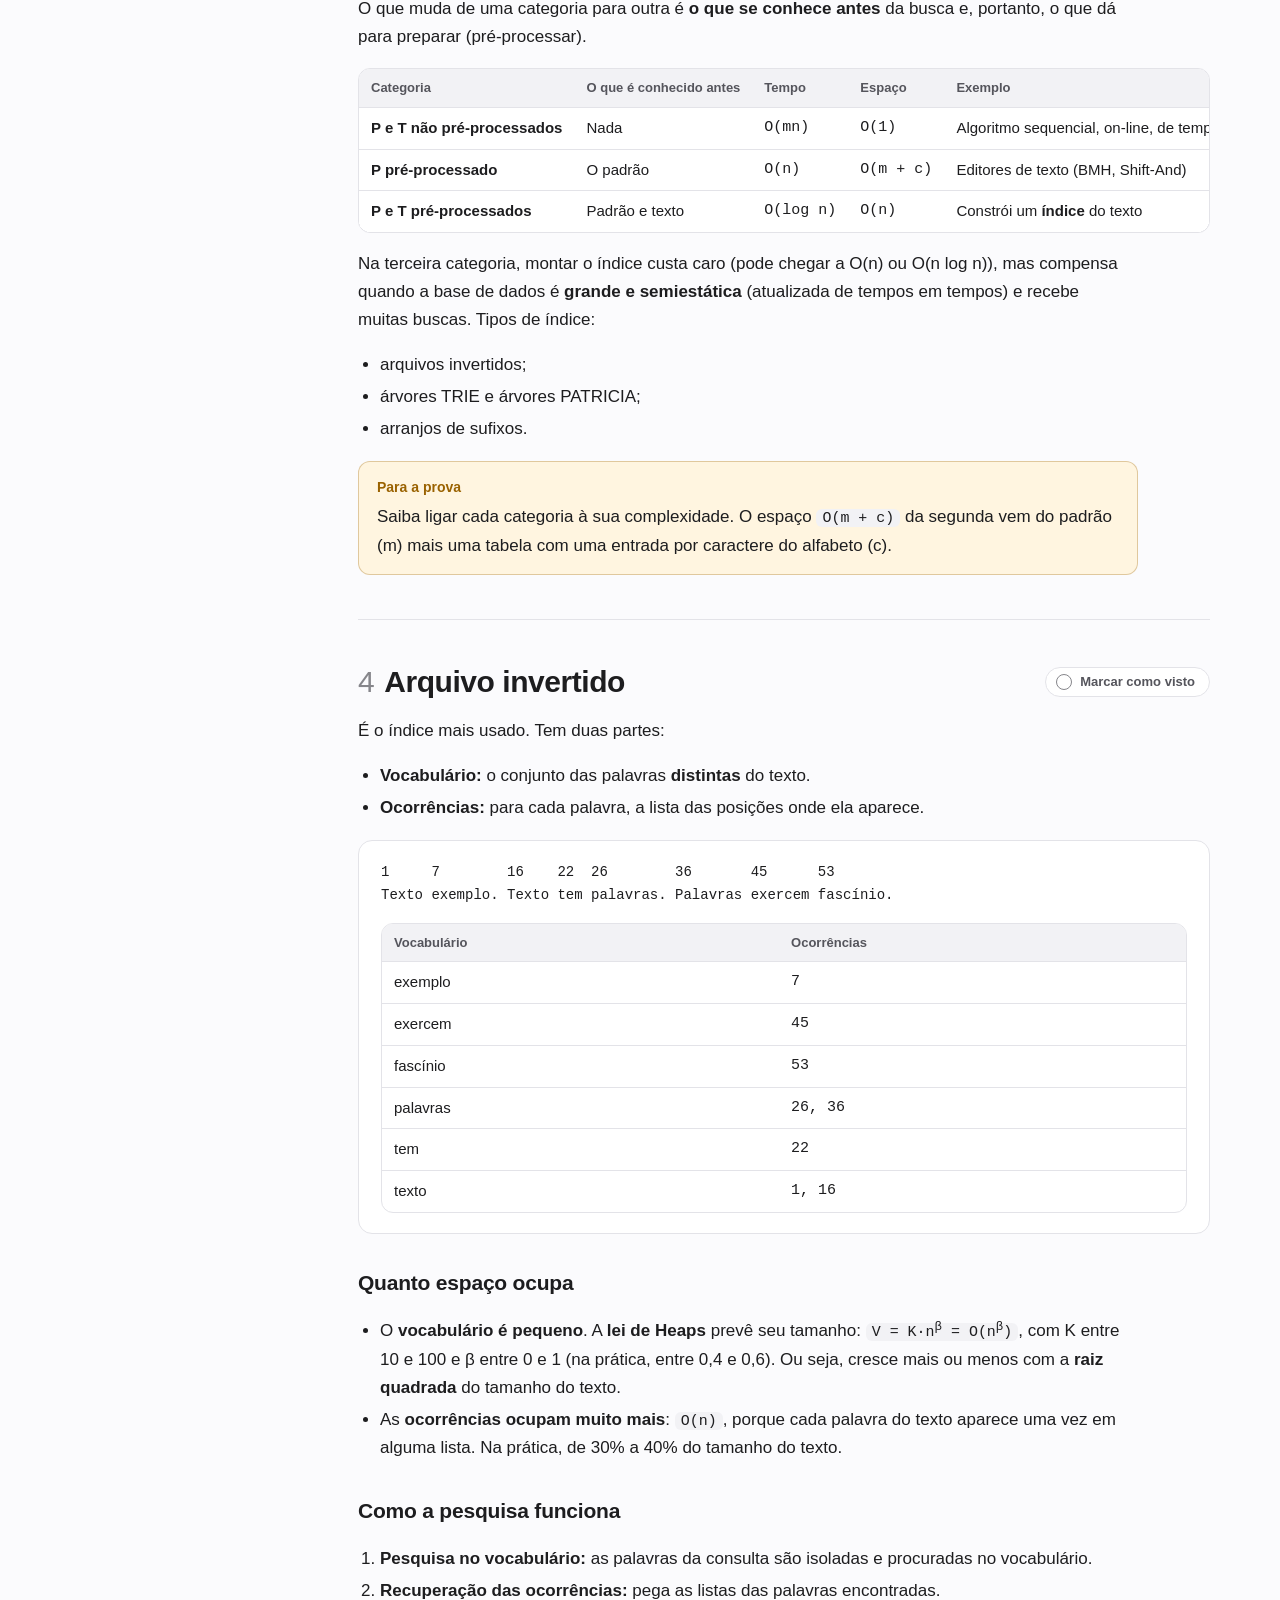
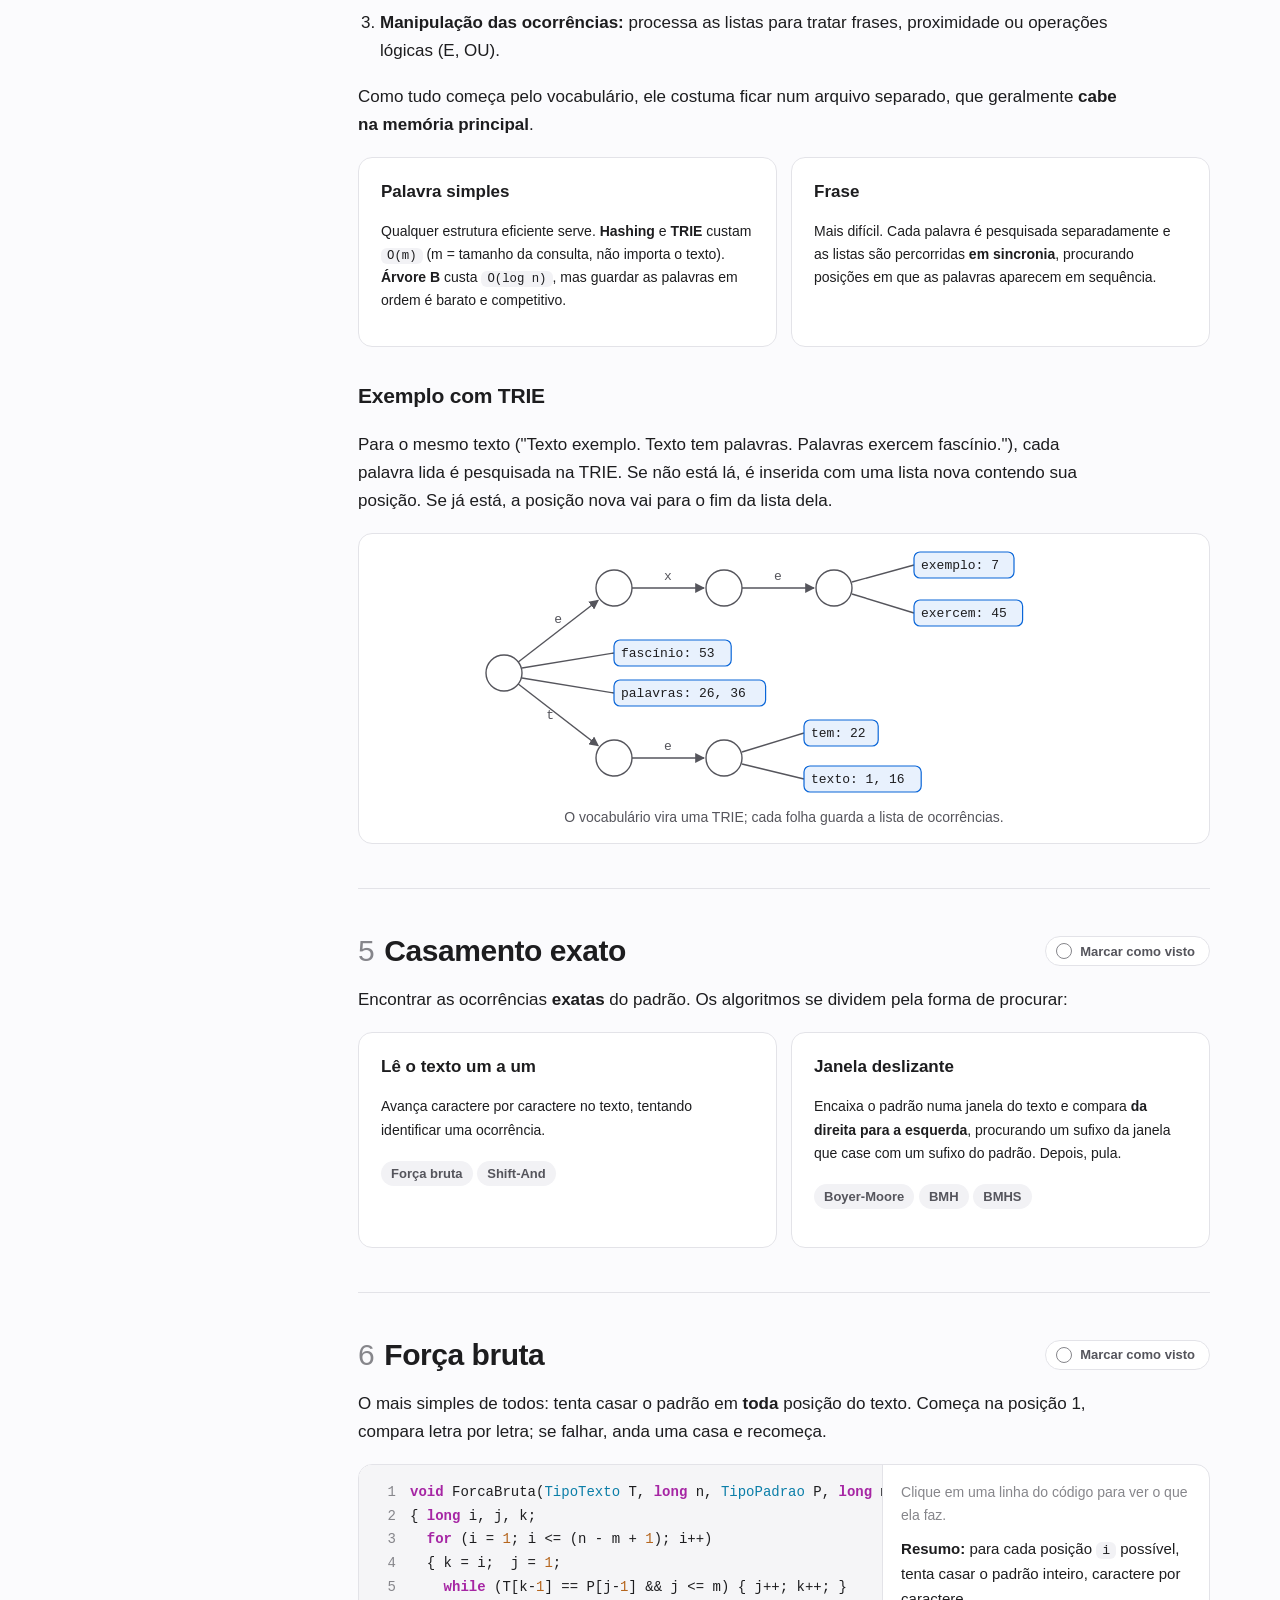
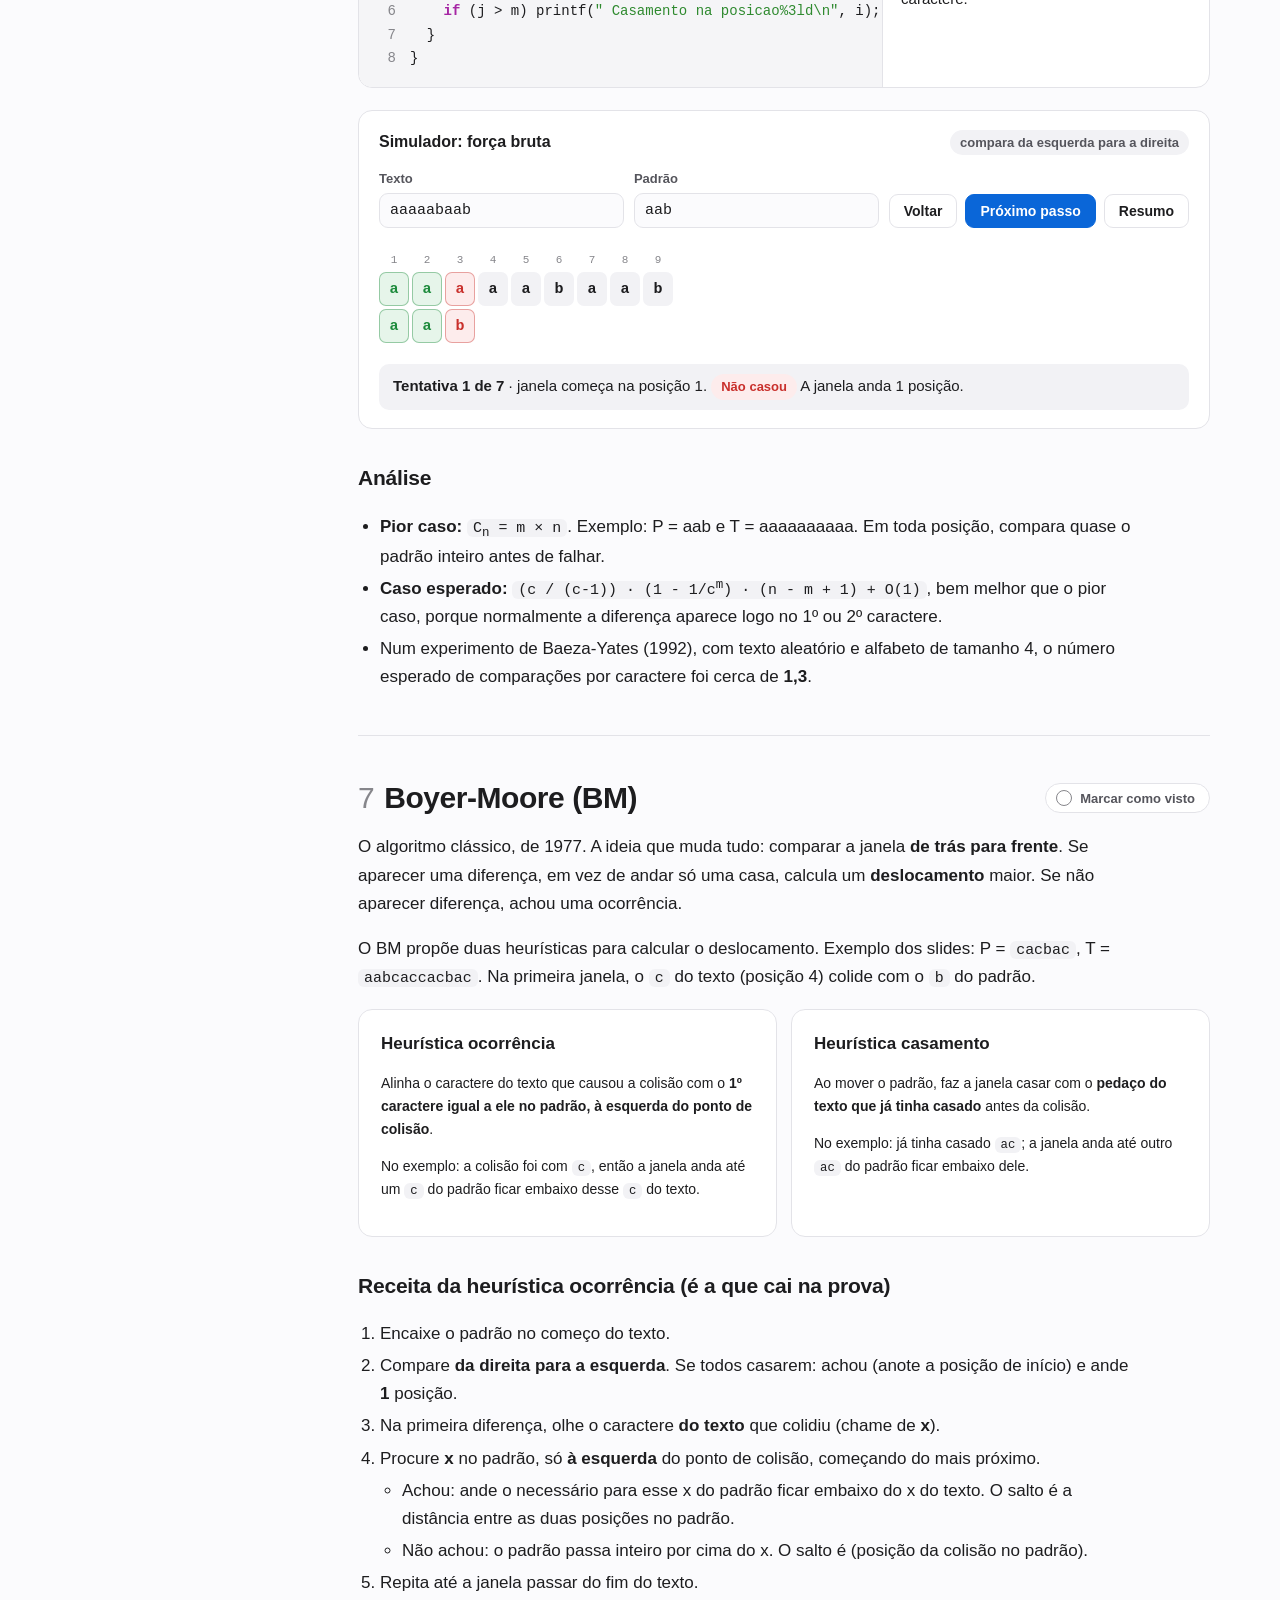
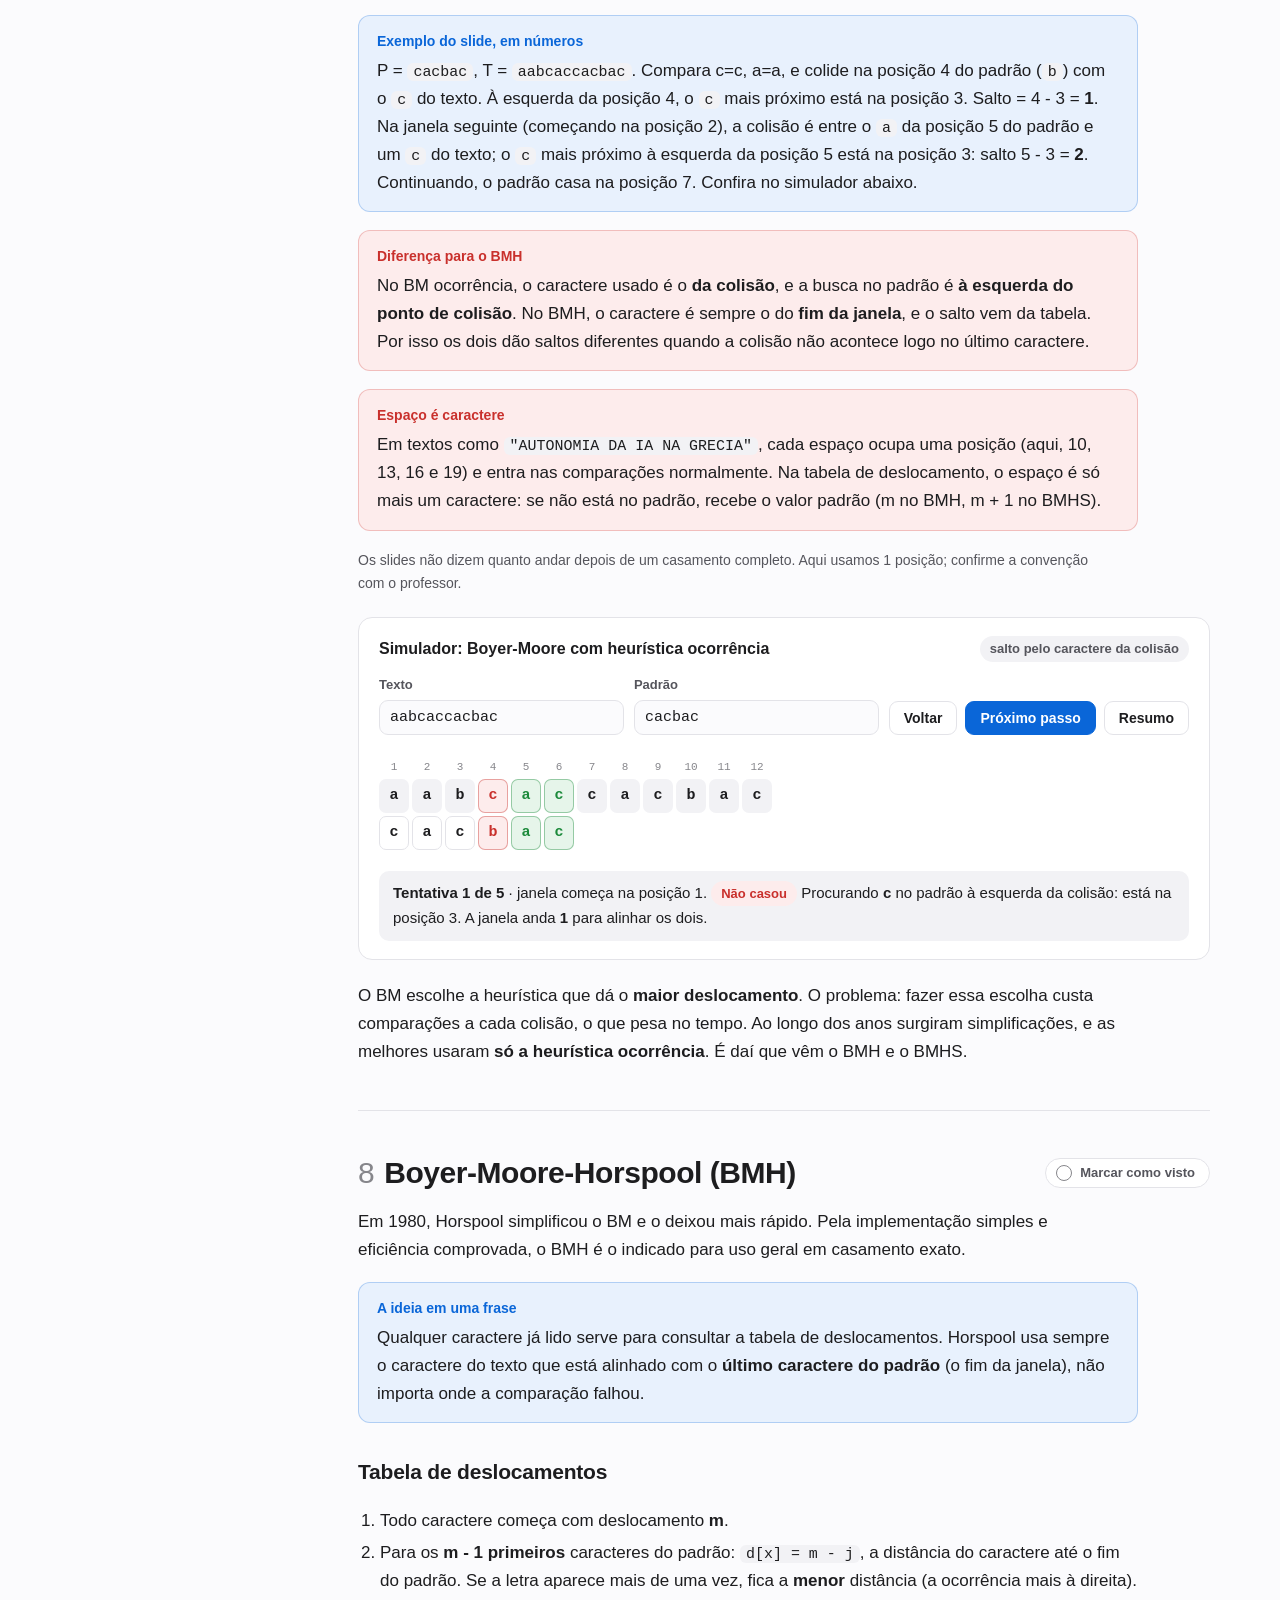
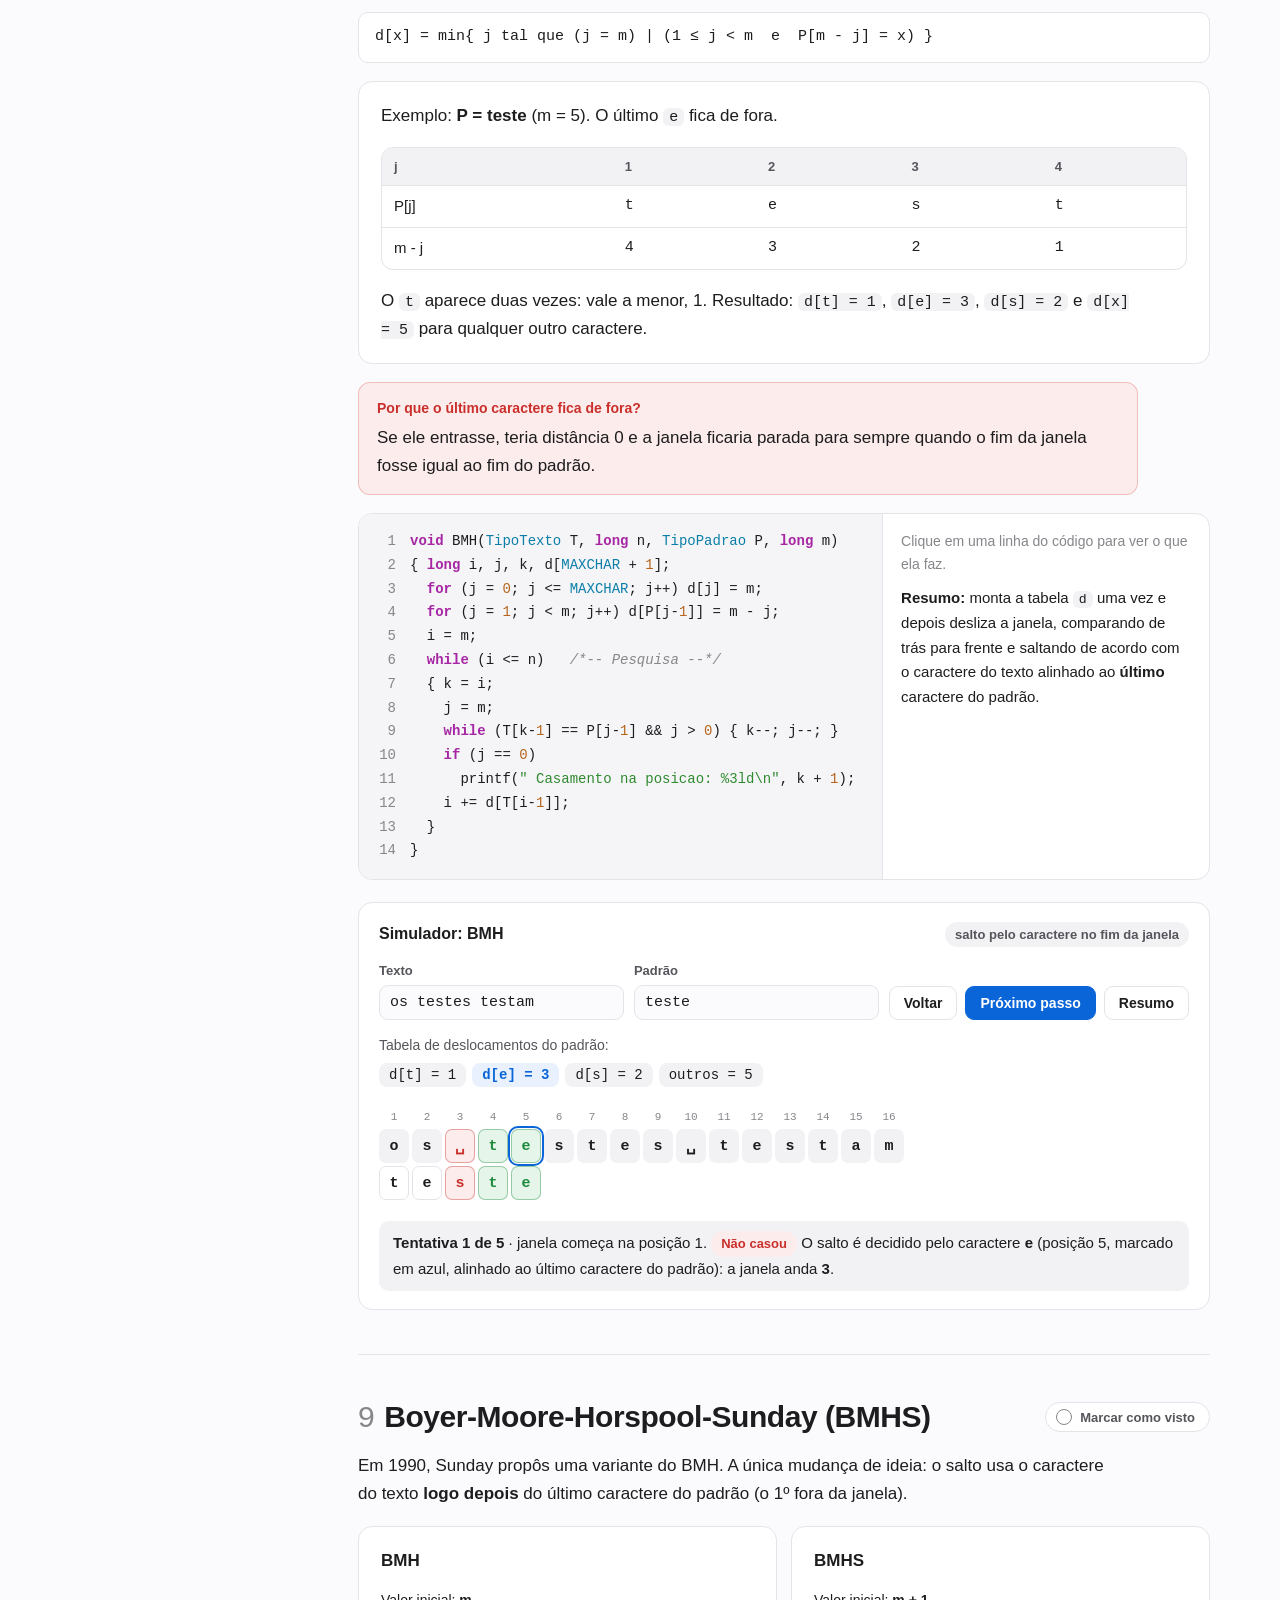
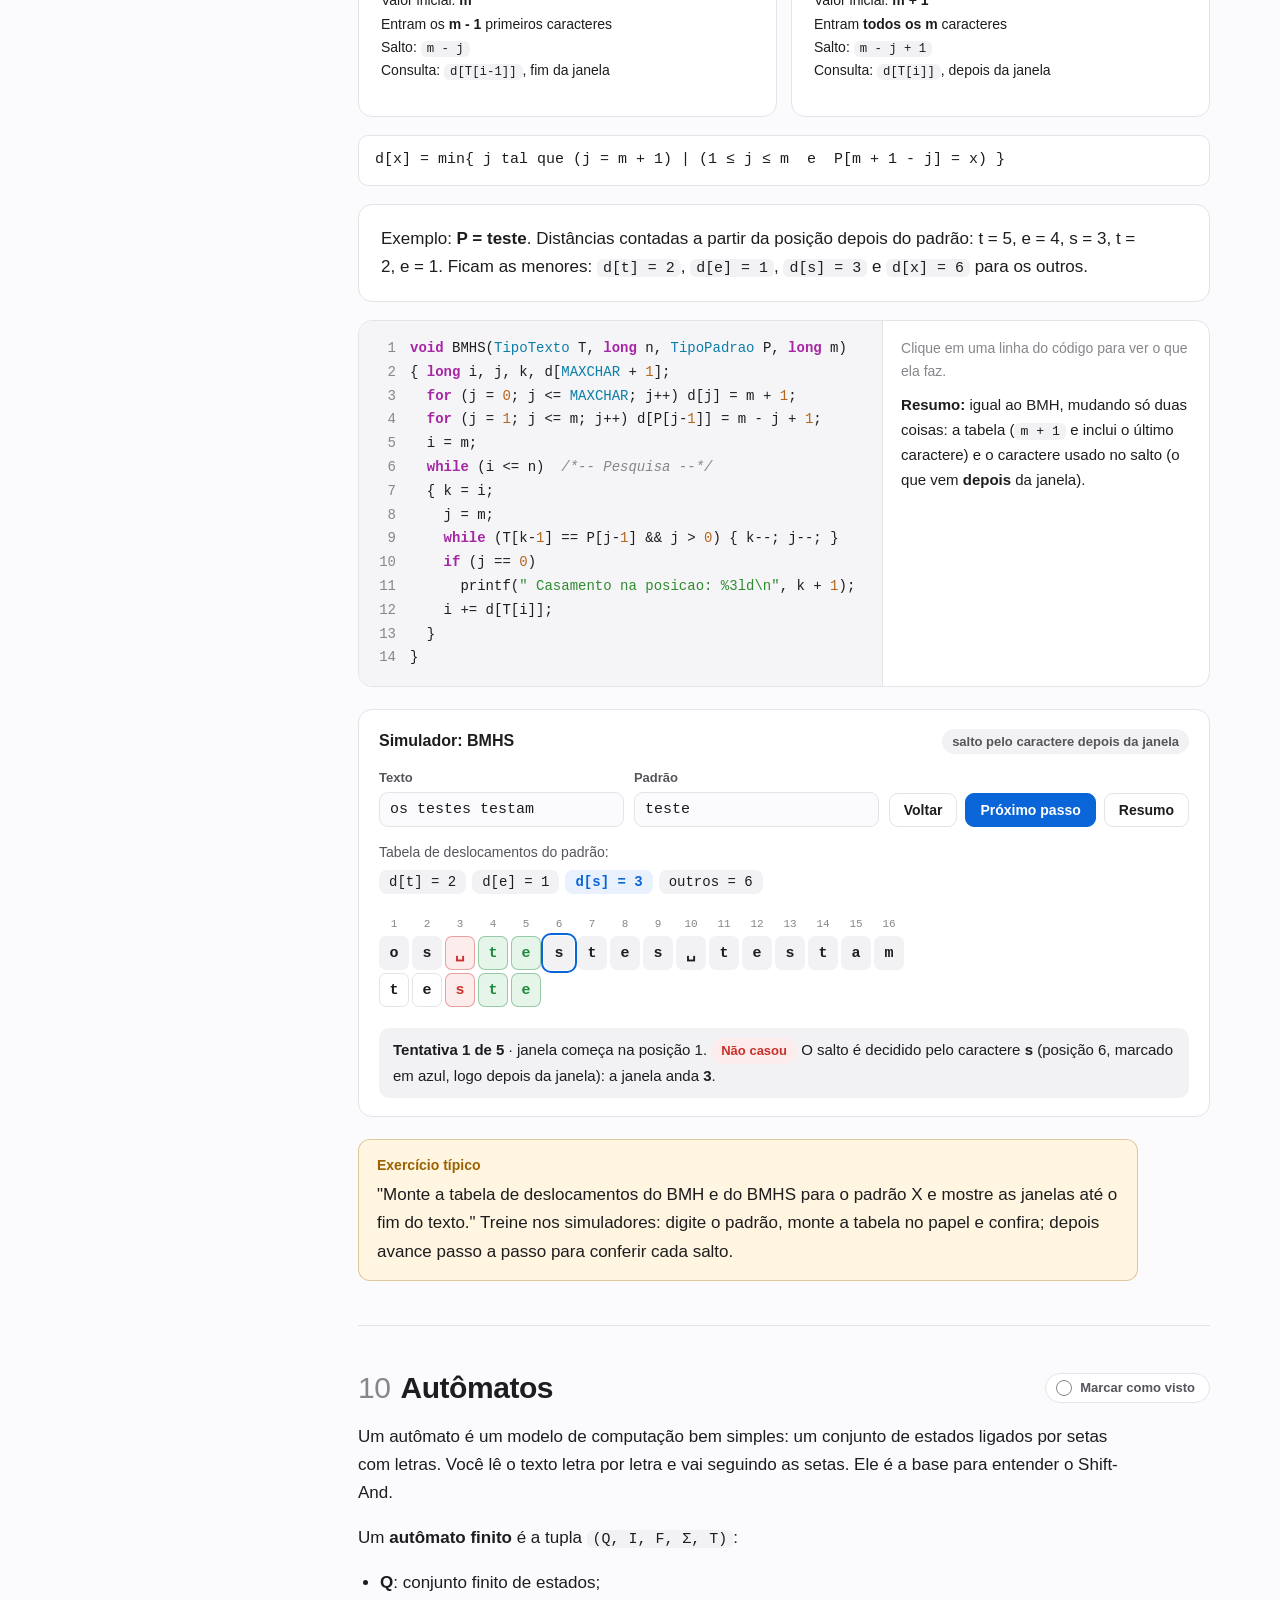
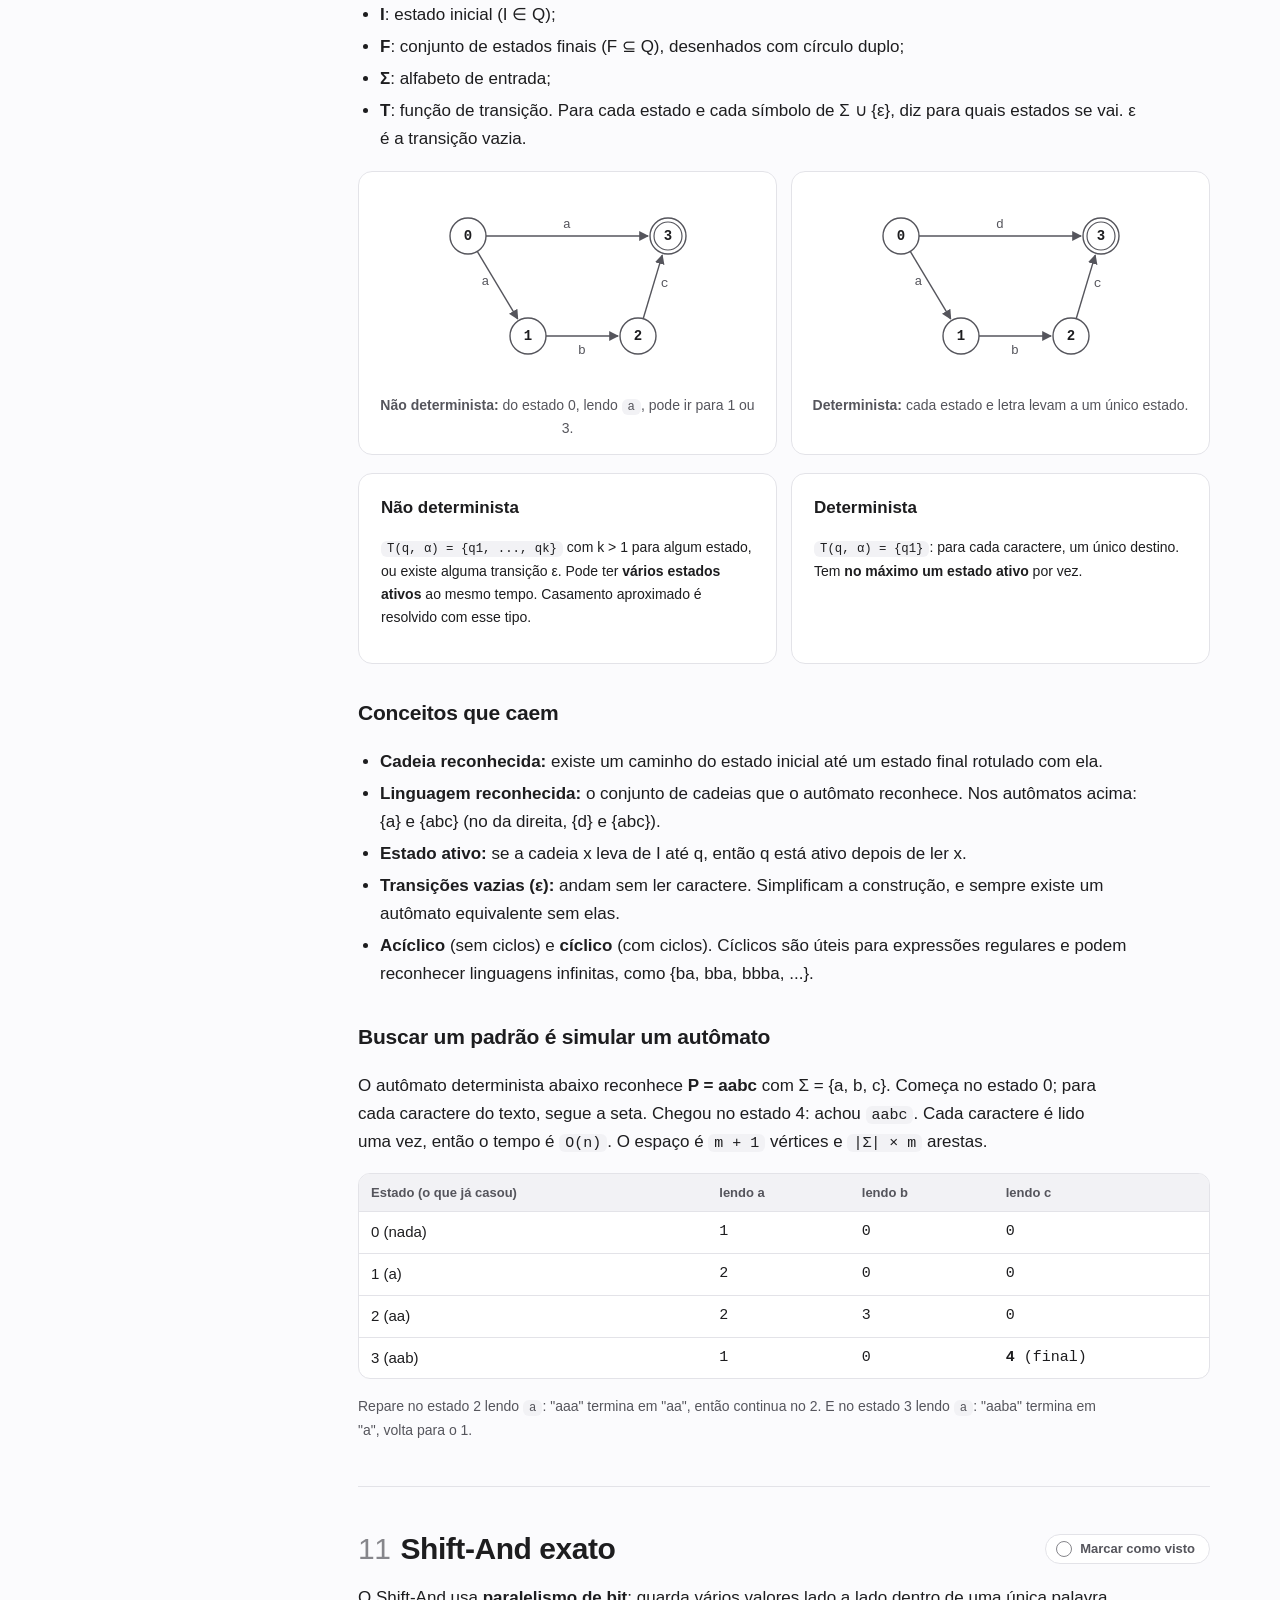
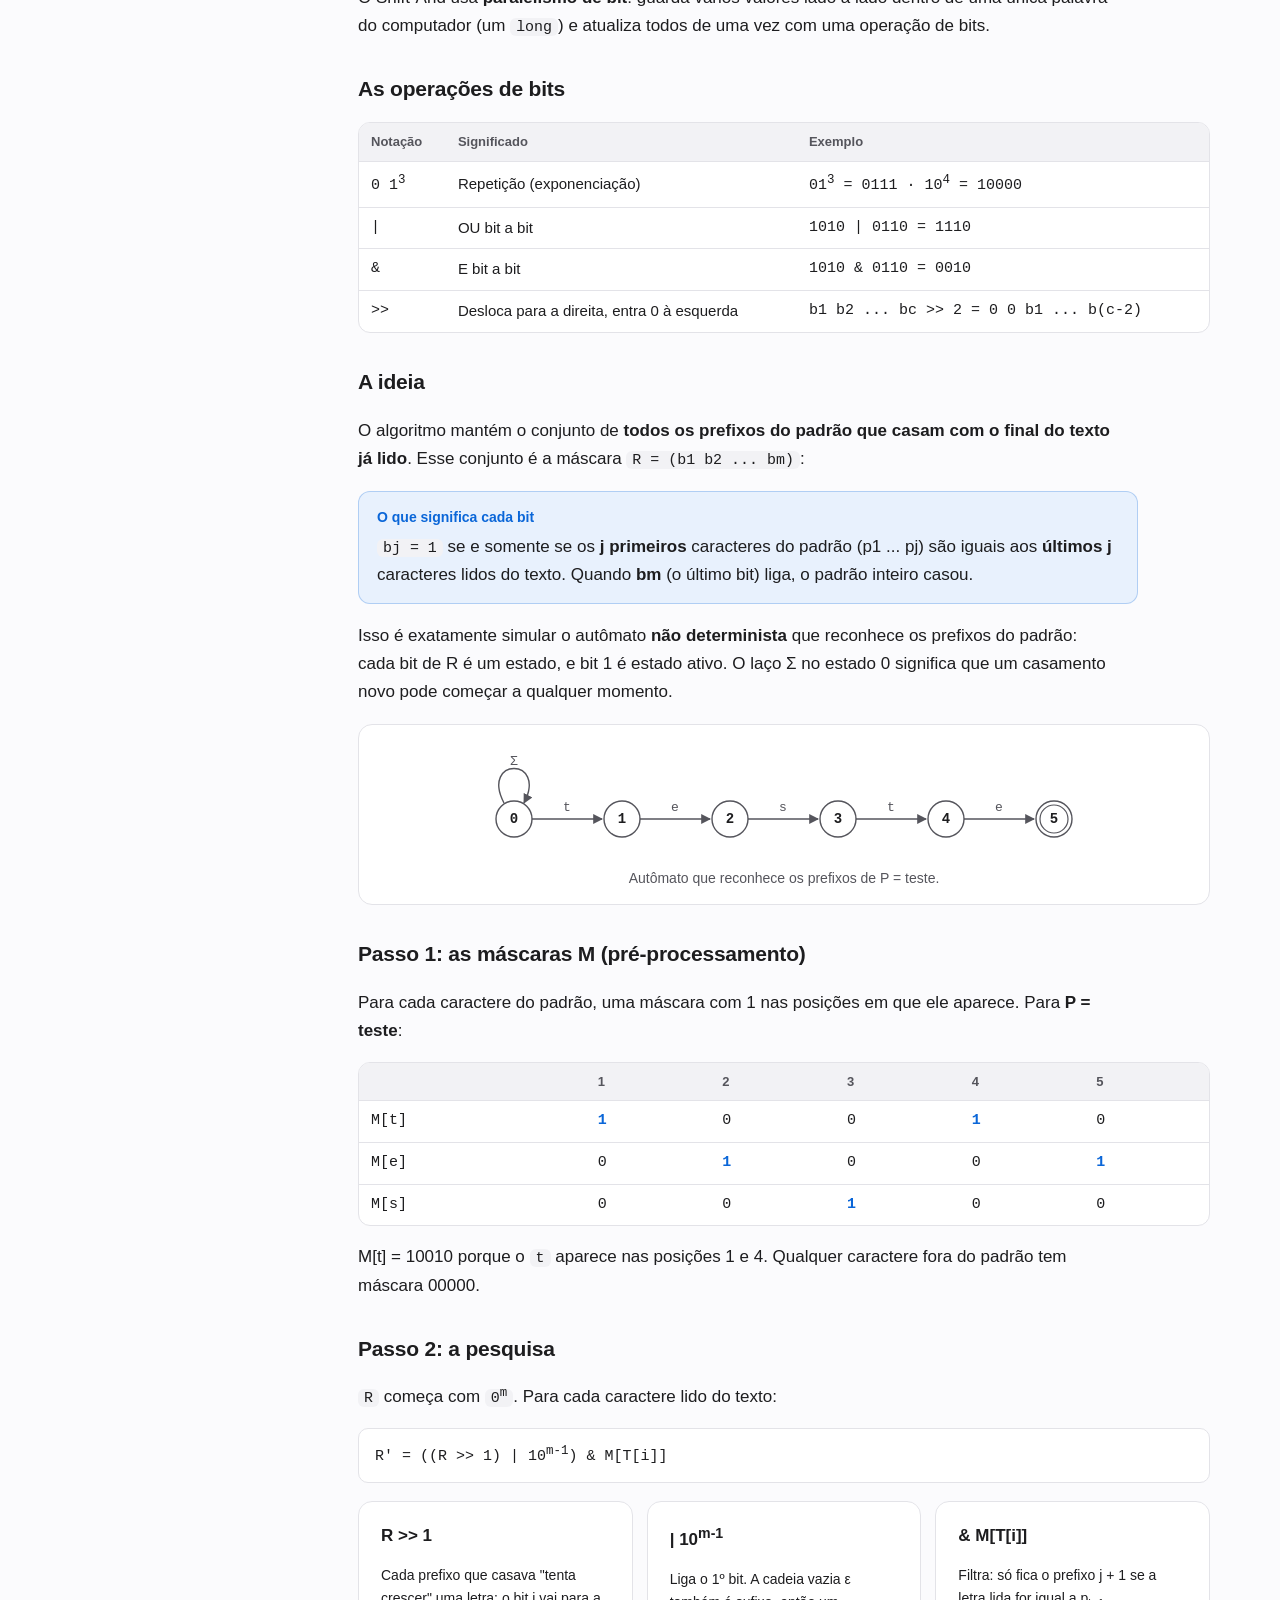
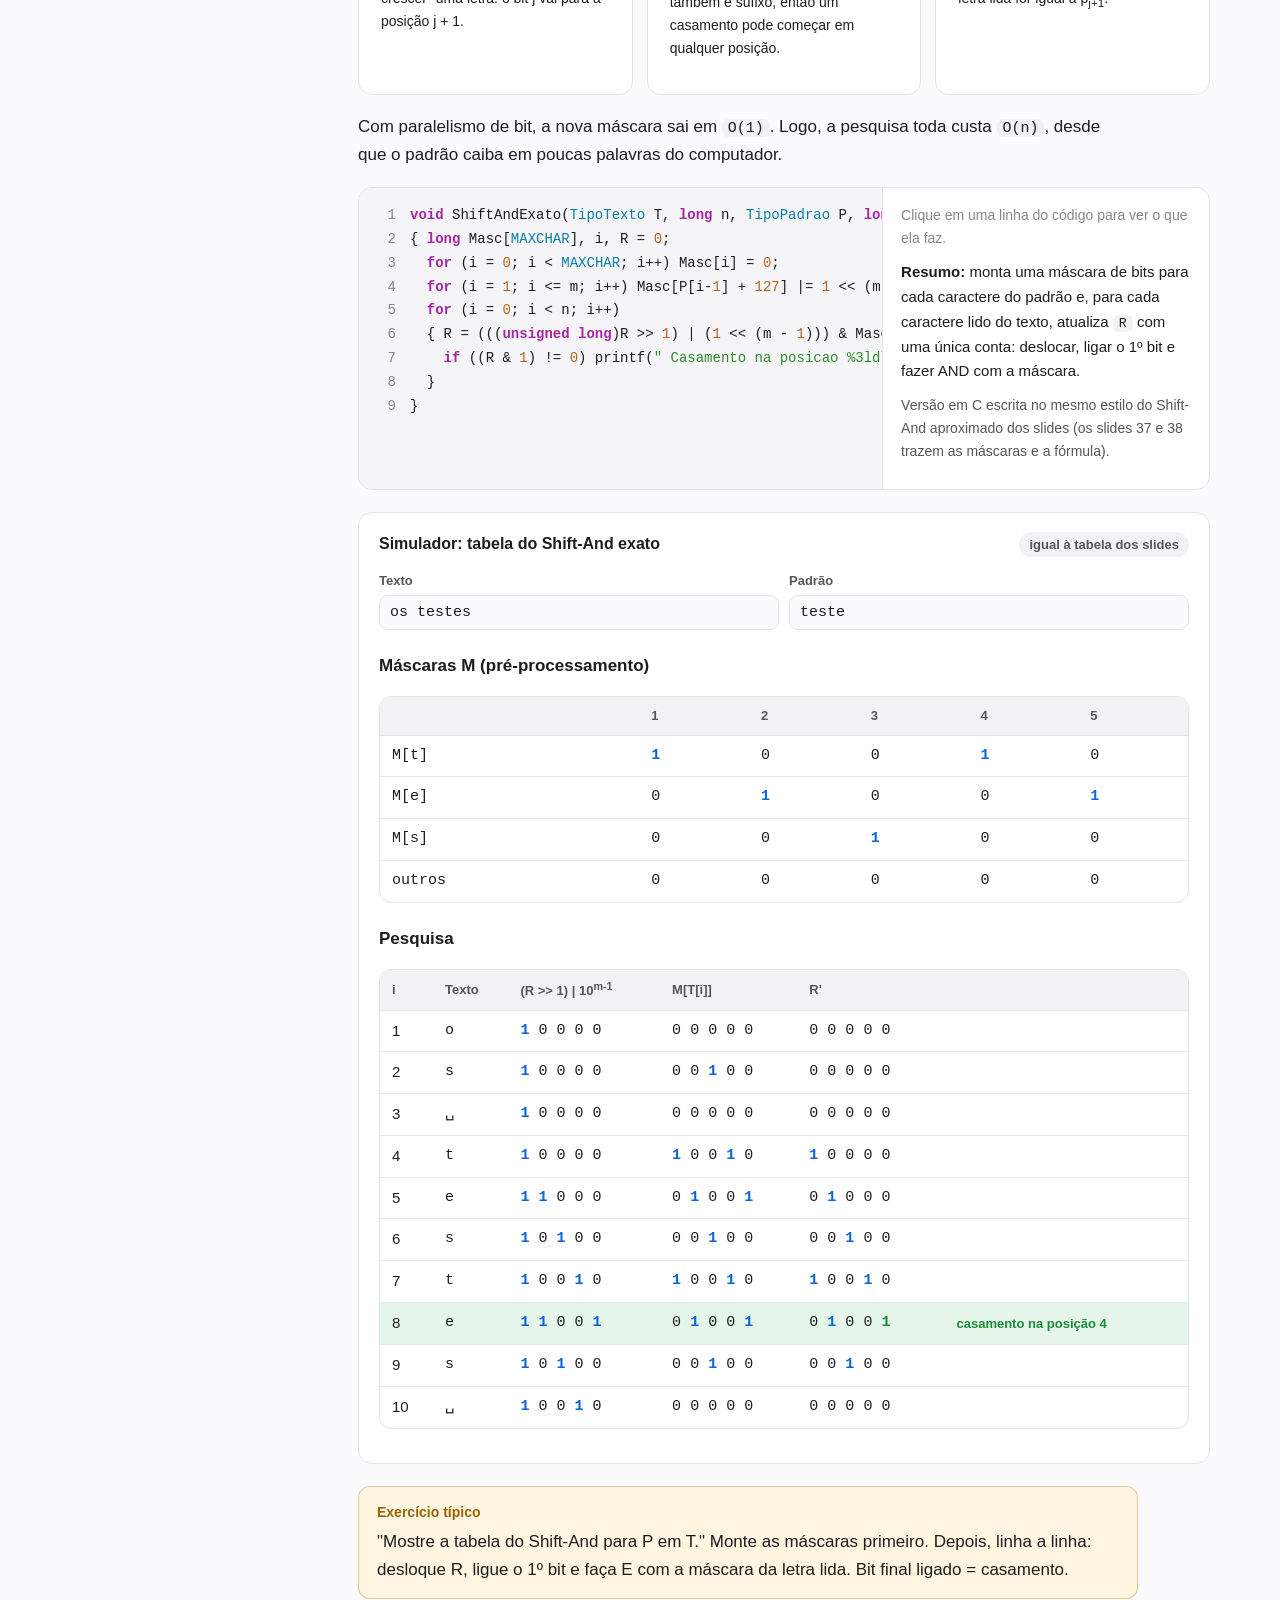
==== commit 004a6262: "Revisão: posição da colisão no exemplo do BM, simulador sem travar com padrão maior que o texto, not" ====
--- a/casamento.html
+++ b/casamento.html
@@ -148,7 +148,7 @@
 <section class="cap" id="bm">
 <h2><span class="n">7</span>Boyer-Moore (BM)</h2>
 <p>O algoritmo clássico, de 1977. A ideia que muda tudo: comparar a janela <b>de trás para frente</b>. Se aparecer uma diferença, em vez de andar só uma casa, calcula um <b>deslocamento</b> maior. Se não aparecer diferença, achou uma ocorrência.</p>
-<p>O BM propõe duas heurísticas para calcular o deslocamento. Exemplo dos slides: P = <code>cacbac</code>, T = <code>aabcaccacbac</code>. Na primeira janela, o <code>c</code> do texto (posição 3) colide com o <code>b</code> do padrão.</p>
+<p>O BM propõe duas heurísticas para calcular o deslocamento. Exemplo dos slides: P = <code>cacbac</code>, T = <code>aabcaccacbac</code>. Na primeira janela, o <code>c</code> do texto (posição 4) colide com o <code>b</code> do padrão.</p>
 <div class="grid2">
   <div class="card"><h4>Heurística ocorrência</h4><p class="small">Alinha o caractere do texto que causou a colisão com o <b>1º caractere igual a ele no padrão, à esquerda do ponto de colisão</b>.</p><p class="small">No exemplo: a colisão foi com <code>c</code>, então a janela anda até um <code>c</code> do padrão ficar embaixo desse <code>c</code> do texto.</p></div>
   <div class="card"><h4>Heurística casamento</h4><p class="small">Ao mover o padrão, faz a janela casar com o <b>pedaço do texto que já tinha casado</b> antes da colisão.</p><p class="small">No exemplo: já tinha casado <code>ac</code>; a janela anda até outro <code>ac</code> do padrão ficar embaixo dele.</p></div>
@@ -382,6 +382,7 @@
     <label class="chk"><input type="checkbox" name="ret"> Retirada</label>
   </div>
   <div class="out"></div>
+  <p class="small muted" style="margin:0">Nos slides 51 e 53, a linha do espaço depois de "testes" mostra <code>10000</code> na 1ª coluna. A conta certa é <code>(00100 &gt;&gt; 1) | 10000 = 10010</code>, como no slide 39; o R'<sub>0</sub> dá <code>00000</code> do mesmo jeito.</p>
 </div>
 <h3>Como preencher uma linha da tabela à mão</h3>
 <p>A questão típica dá a tabela com as colunas <b>(R<sub>0</sub> &gt;&gt; 1) | 10<sup>m-1</sup></b>, <b>R'<sub>0</sub></b>, <b>R<sub>1</sub> &gt;&gt; 1</b> e <b>R'<sub>1</sub></b>. Use sempre os valores da <b>linha de cima</b> como R<sub>0</sub> e R<sub>1</sub> (na 1ª linha: R<sub>0</sub> = 0<sup>m</sup> e R<sub>1</sub> = 10<sup>m-1</sup>).</p>
@@ -410,6 +411,7 @@
 <tr><td>Sempre</td><td class="mono">(R<sub>j</sub> &gt;&gt; 1) &amp; M</td><td class="mono">(R[j] &gt;&gt; 1) &amp; Masc[T[i]]</td><td>casamento normal, nunca sai</td></tr>
 <tr><td>Sempre</td><td class="mono">10<sup>m-1</sup></td><td class="mono">Ri</td><td>nunca sai</td></tr></table></div>
 <p>O código do slide junta substituição e retirada num termo só: <code>((Rant | Rnovo) &gt;&gt; 1)</code> é o mesmo que <code>(Rant &gt;&gt; 1) | (Rnovo &gt;&gt; 1)</code>. Ao alterar, separe os dois para tirar só o que precisa.</p>
+<p class="small muted">Onde fica o <code>Ri</code>: no slide 55 ele entra depois, em <code>R[j] = Rnovo | Ri</code>; no código da tutoria (e nas linhas abaixo) ele já vai dentro do <code>Rnovo</code>, e a atribuição fica só <code>R[j] = Rnovo</code>. Os dois jeitos funcionam; só não esqueça o <code>Ri</code> em nenhum dos dois lugares.</p>
 <div class="tw"><table><tr><th>Pedido</th><th>Linha do Rnovo dentro do laço de j</th></tr>
 <tr><td>Só inserção</td><td class="mono">((R[j] &gt;&gt; 1) &amp; Masc[T[i]]) | Rant | Ri</td></tr>
 <tr><td>Só substituição</td><td class="mono">((R[j] &gt;&gt; 1) &amp; Masc[T[i]]) | (Rant &gt;&gt; 1) | Ri</td></tr>
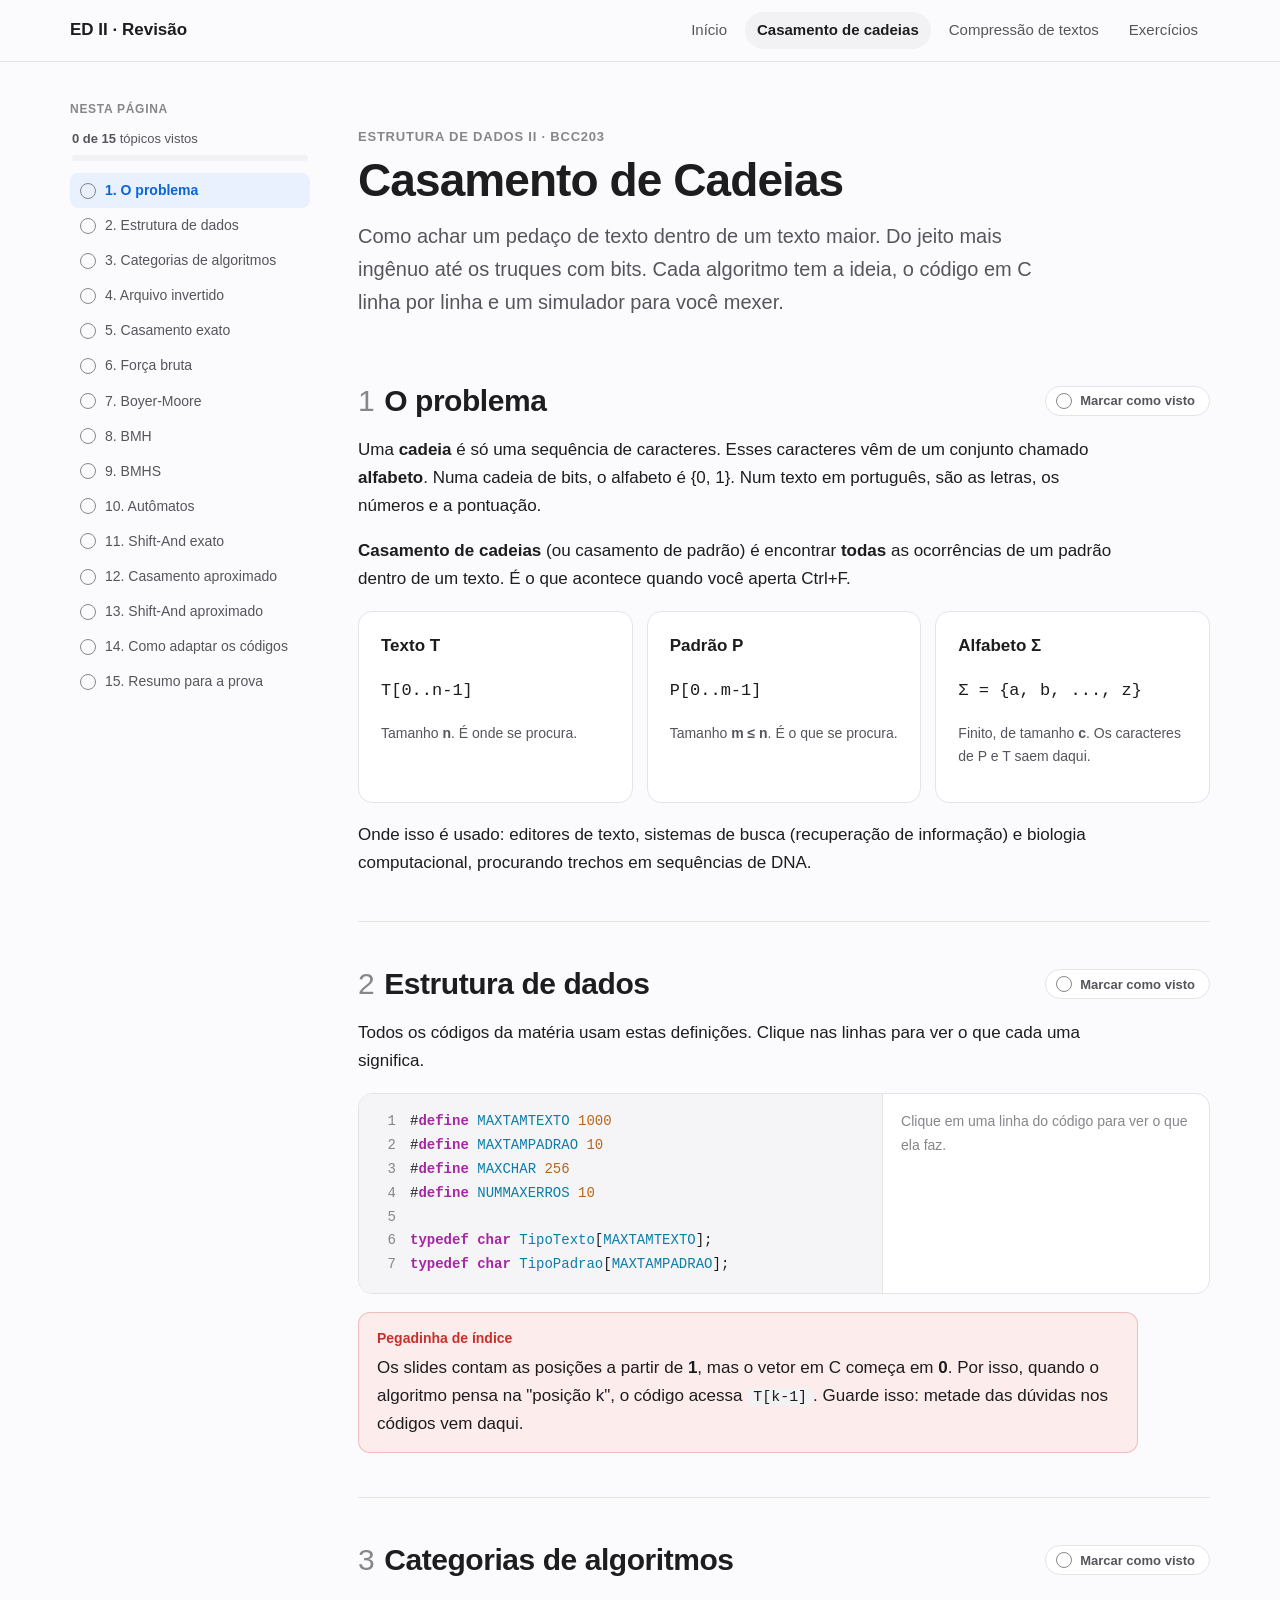
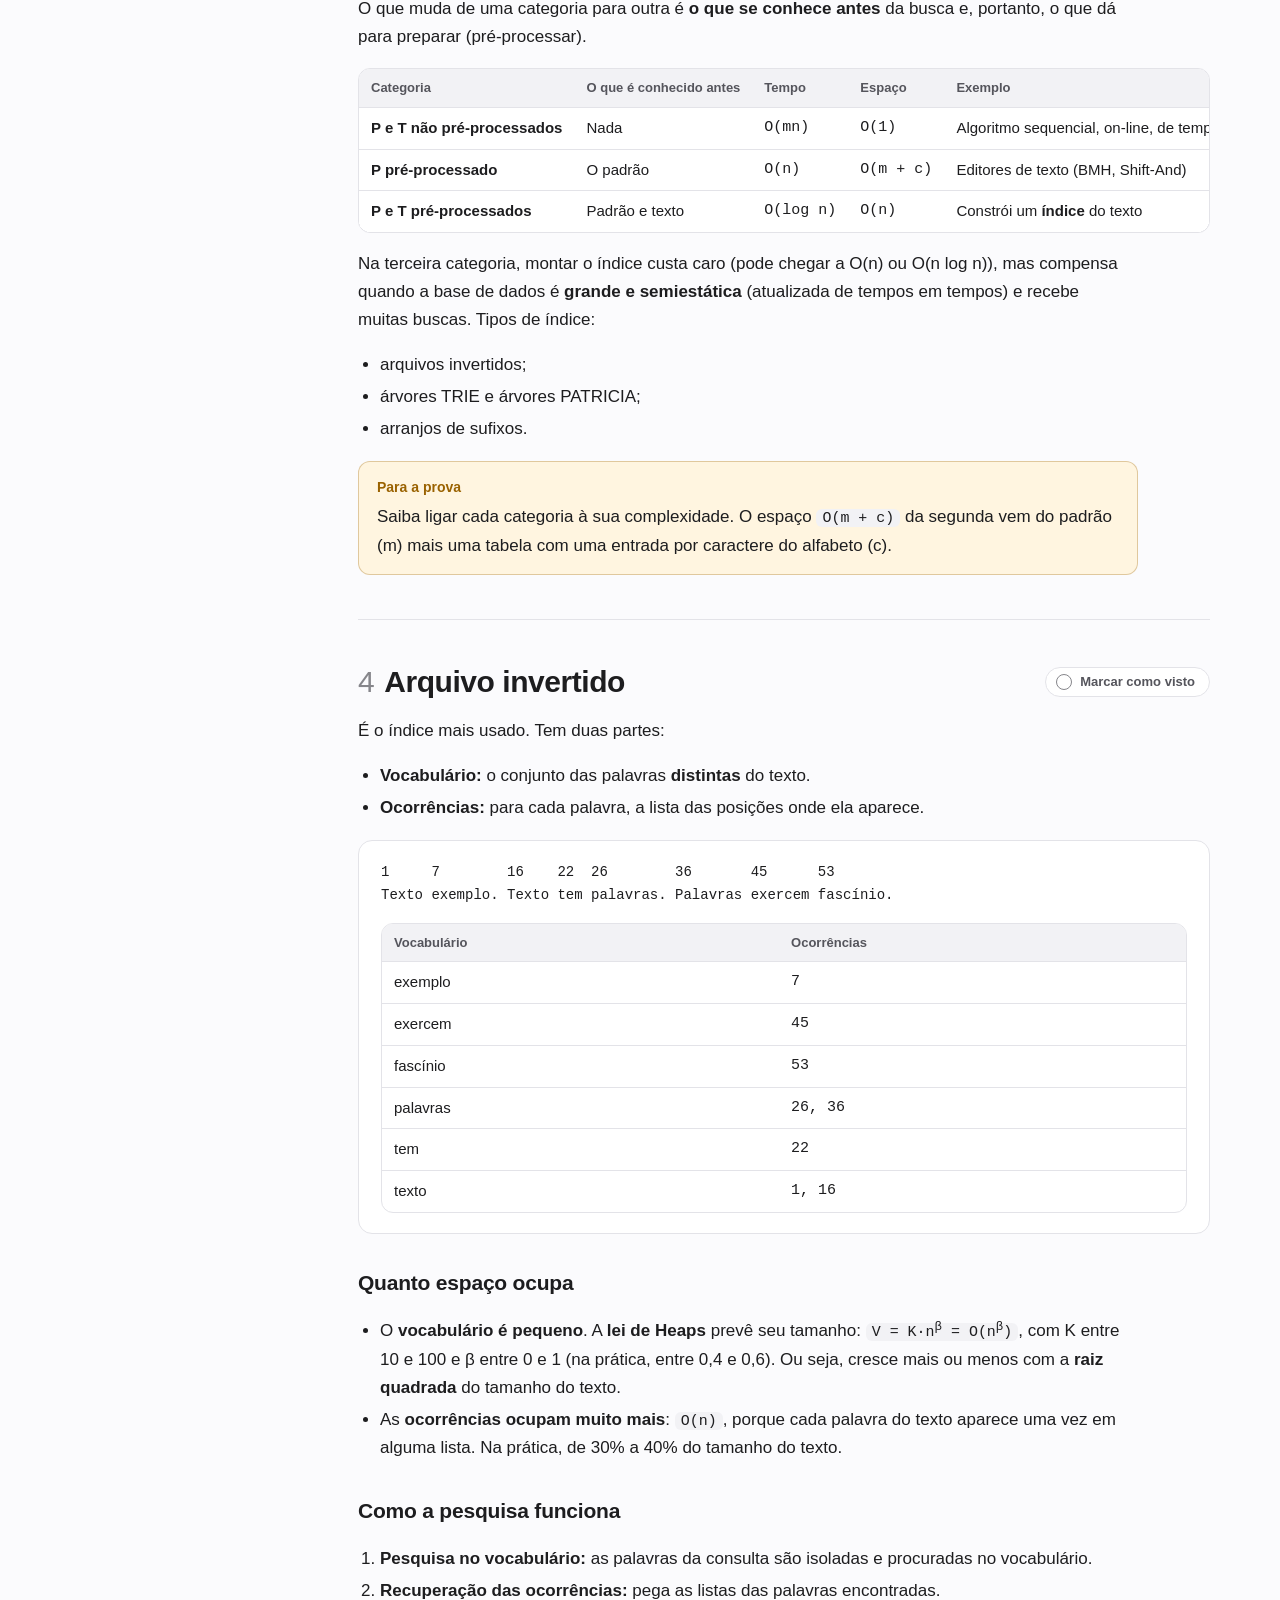
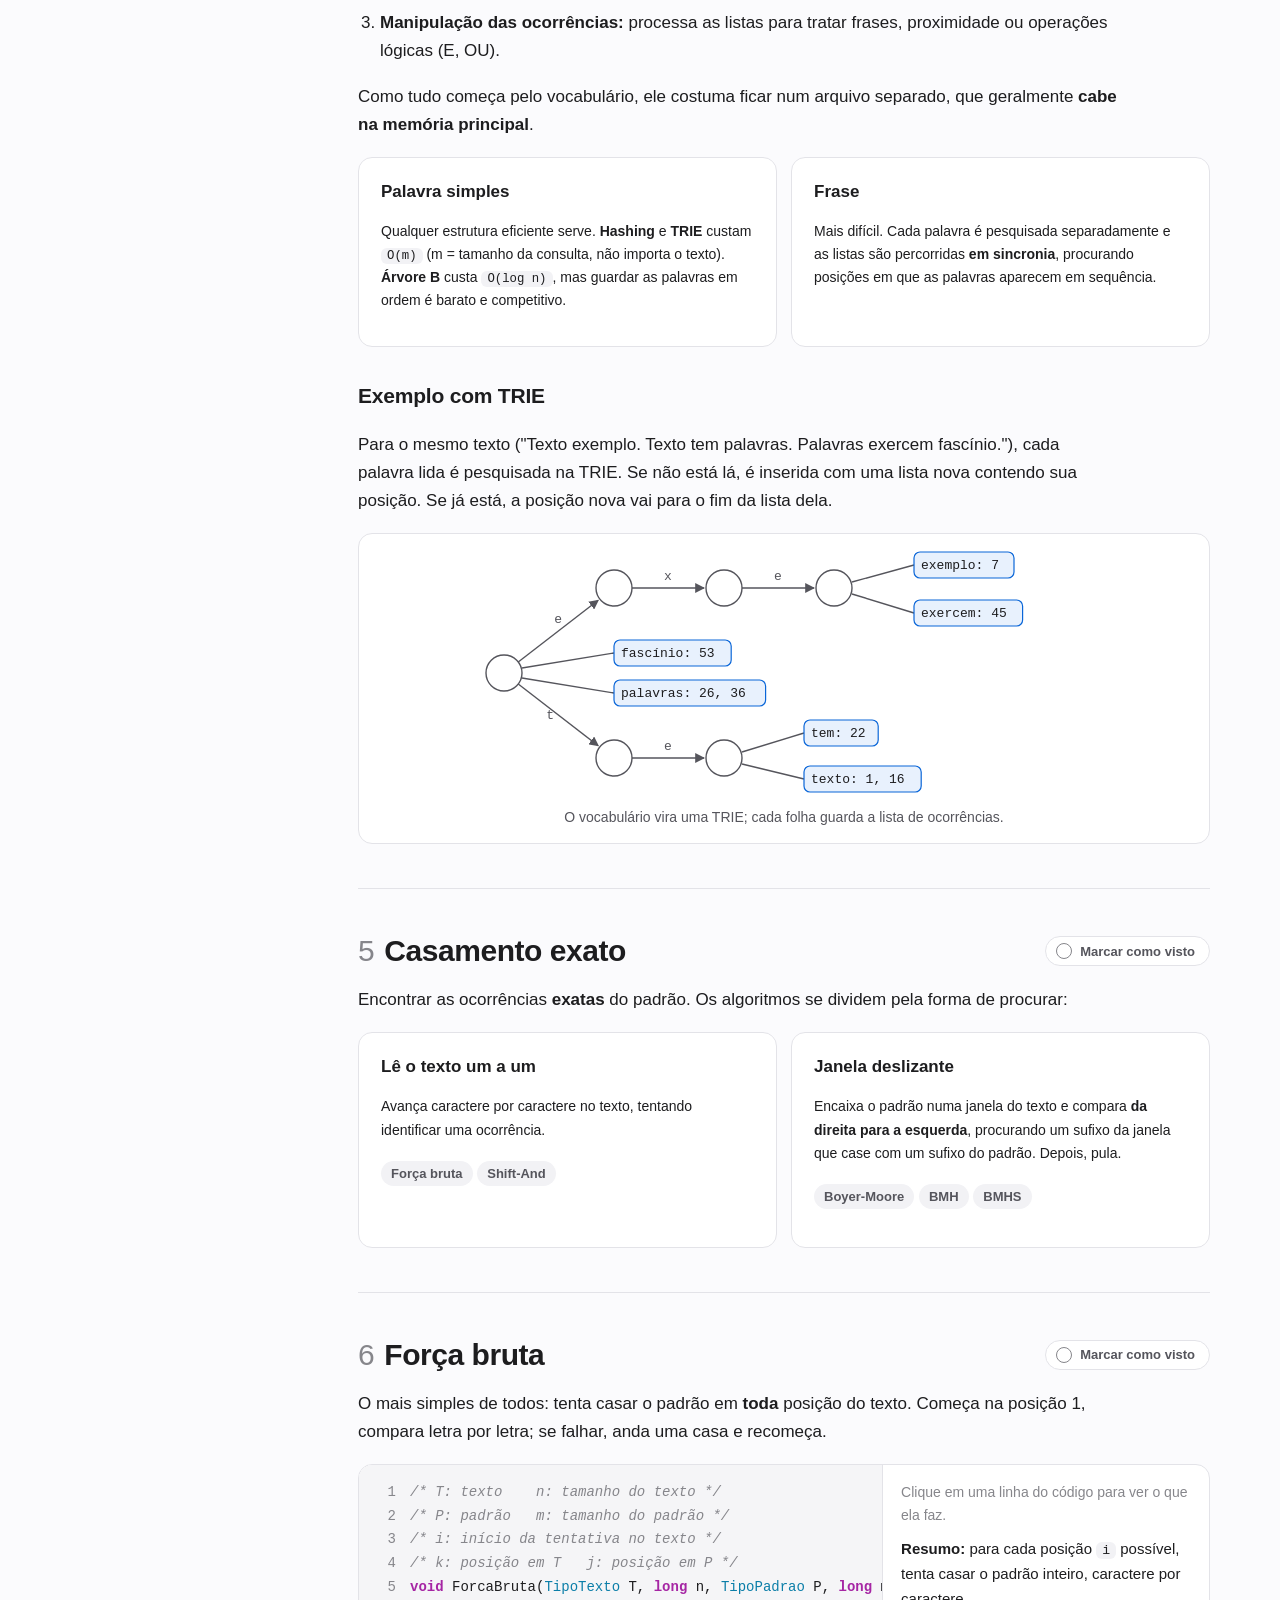
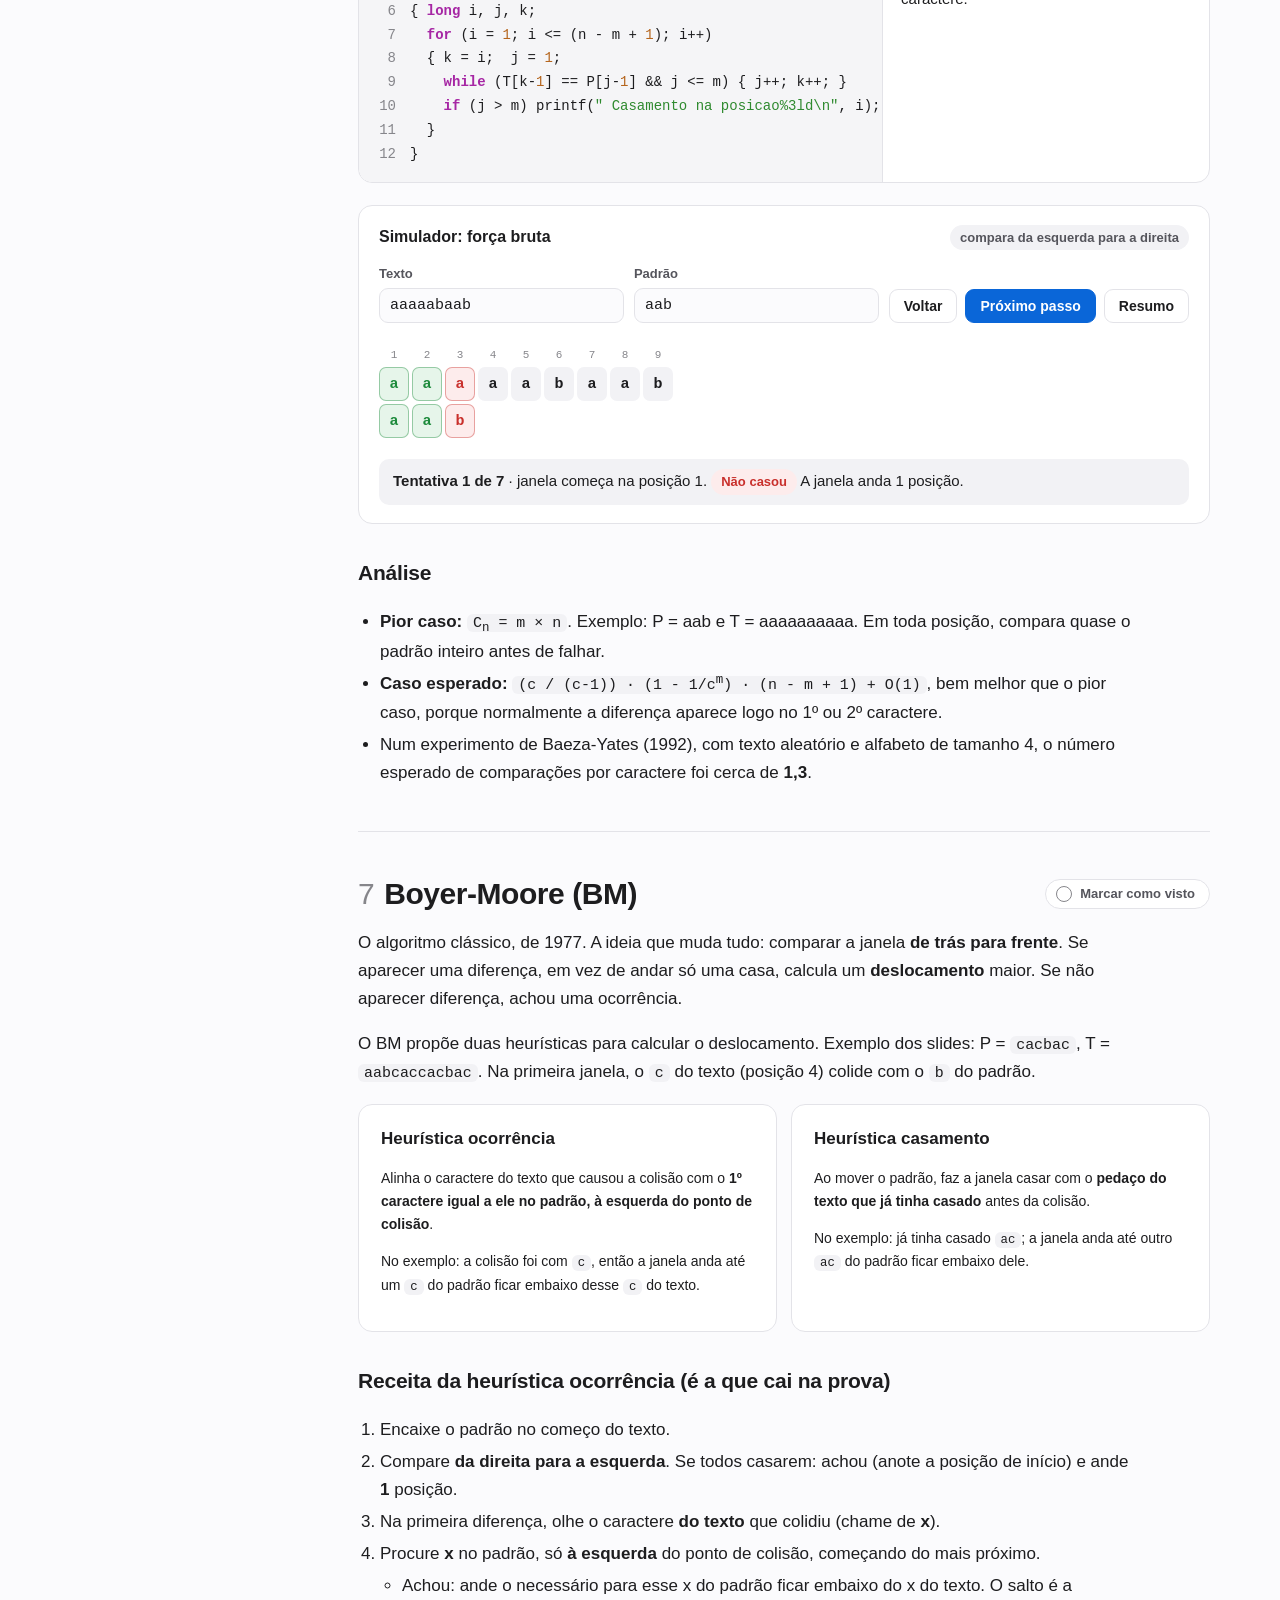
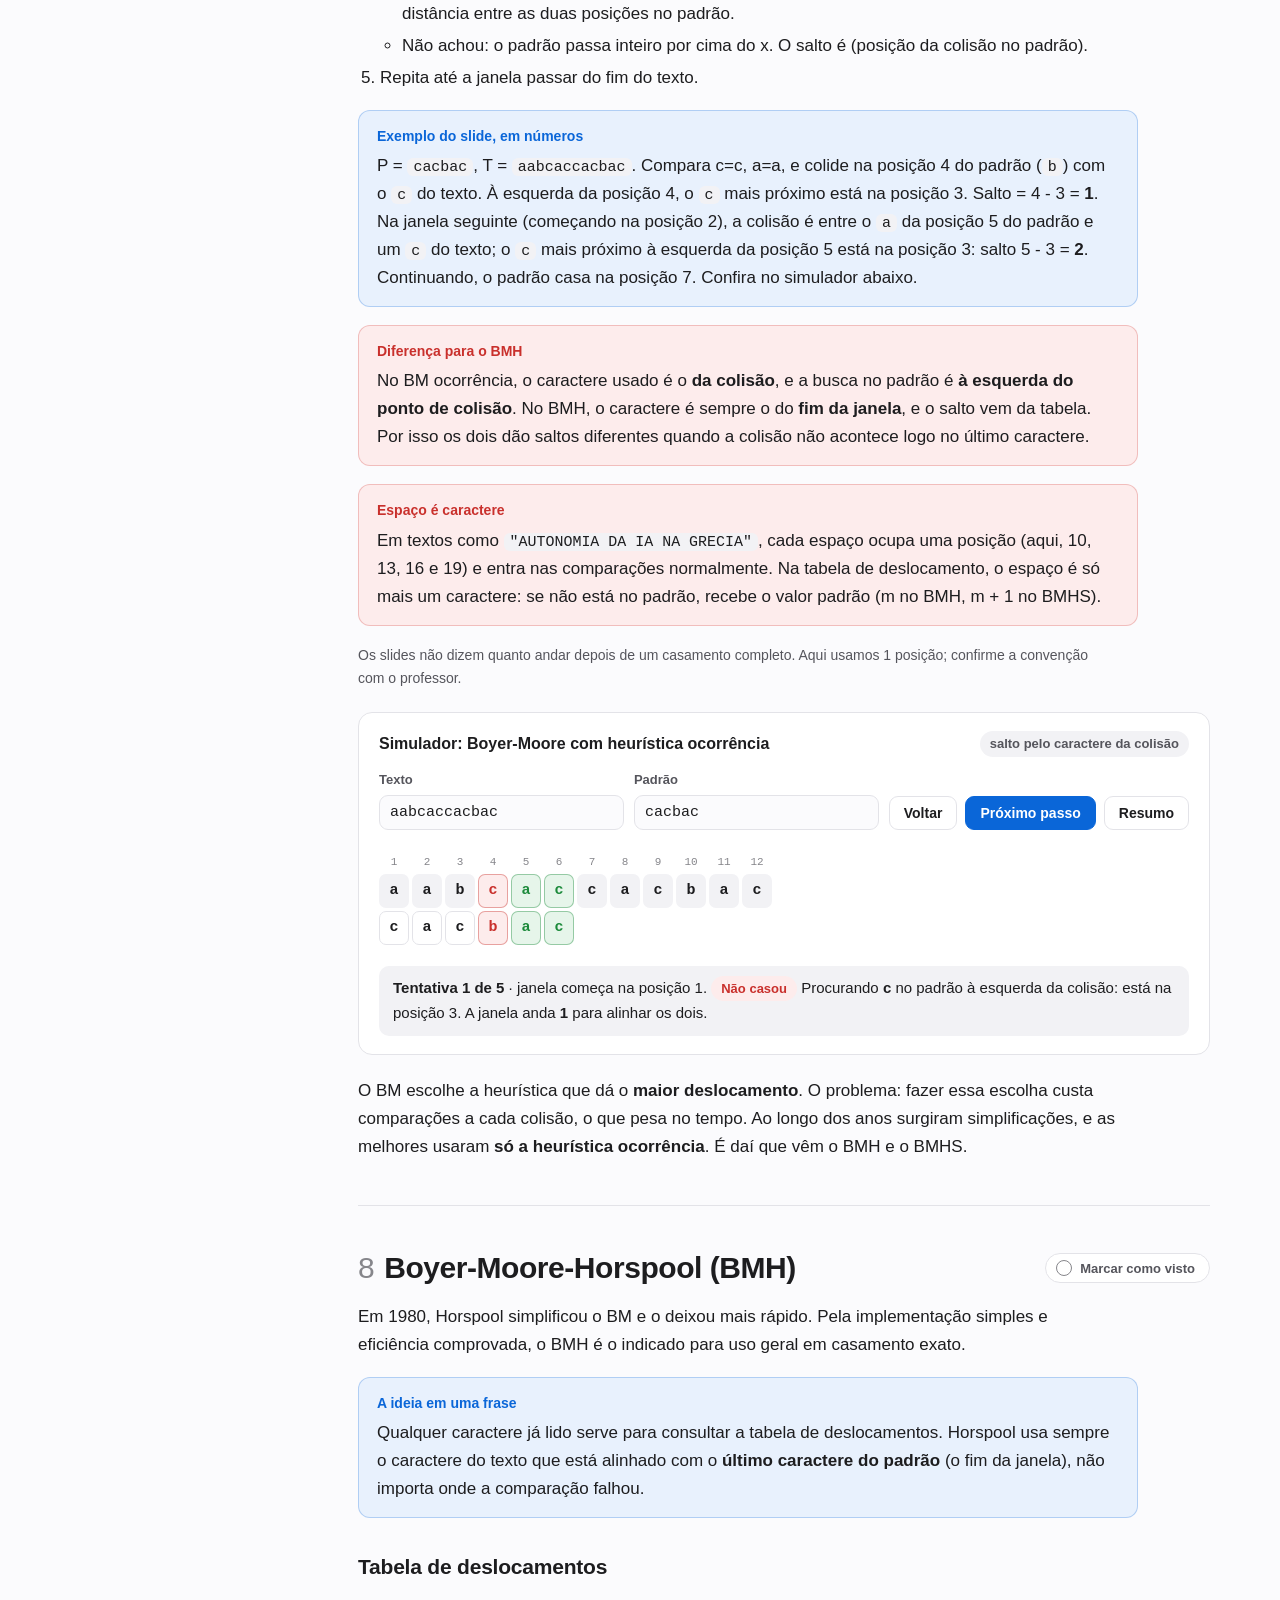
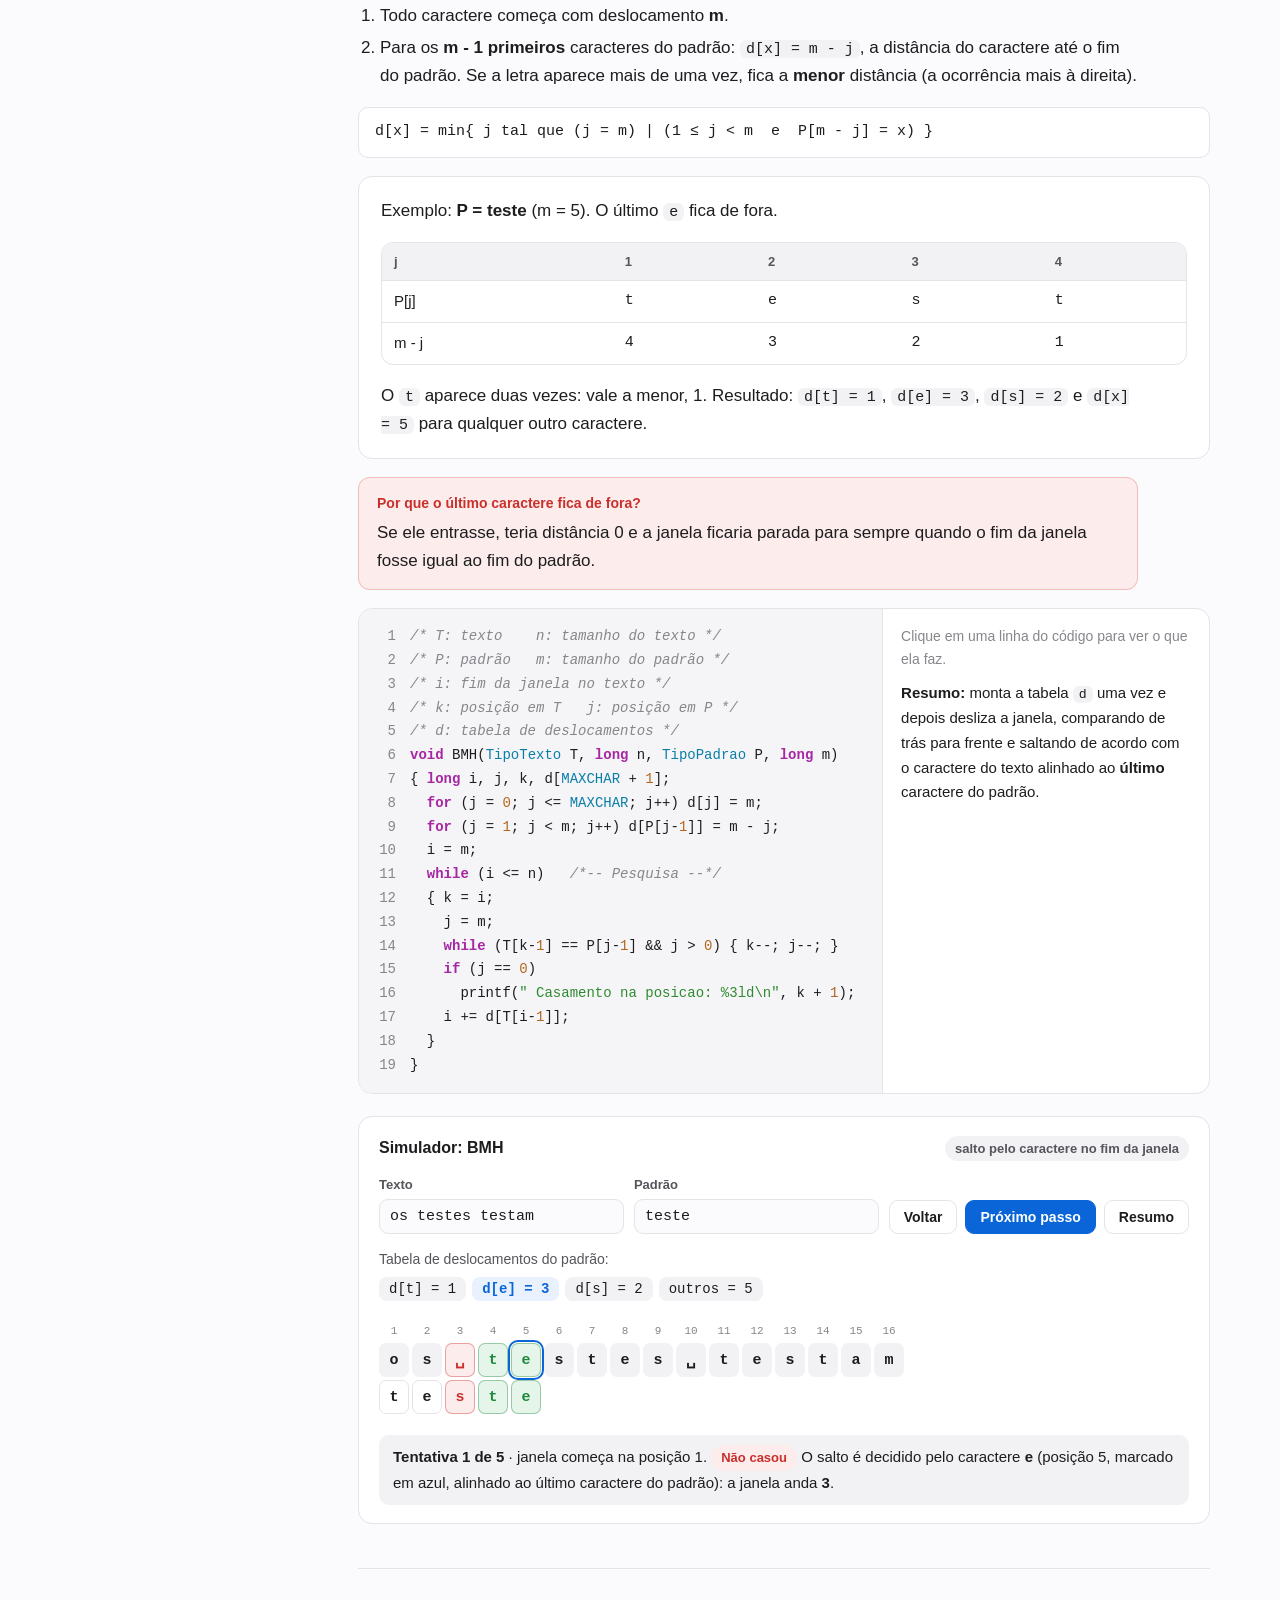
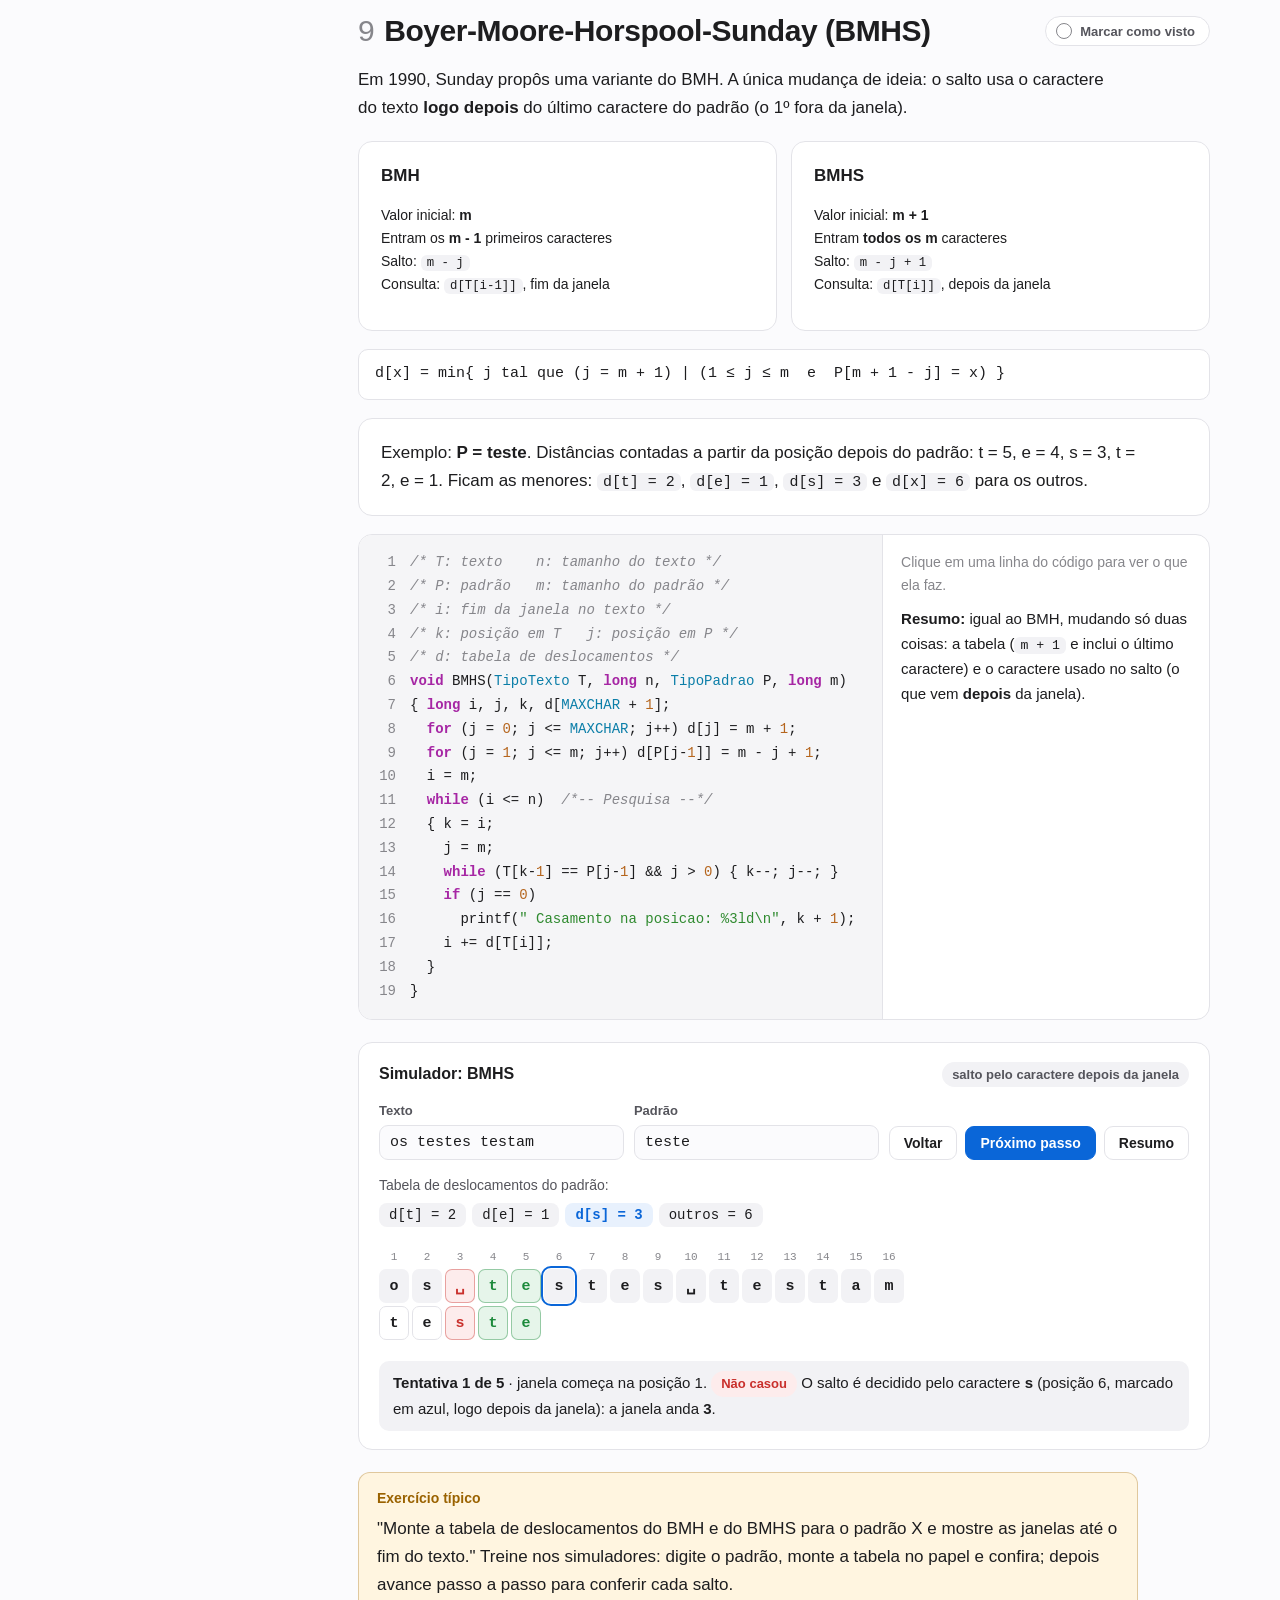
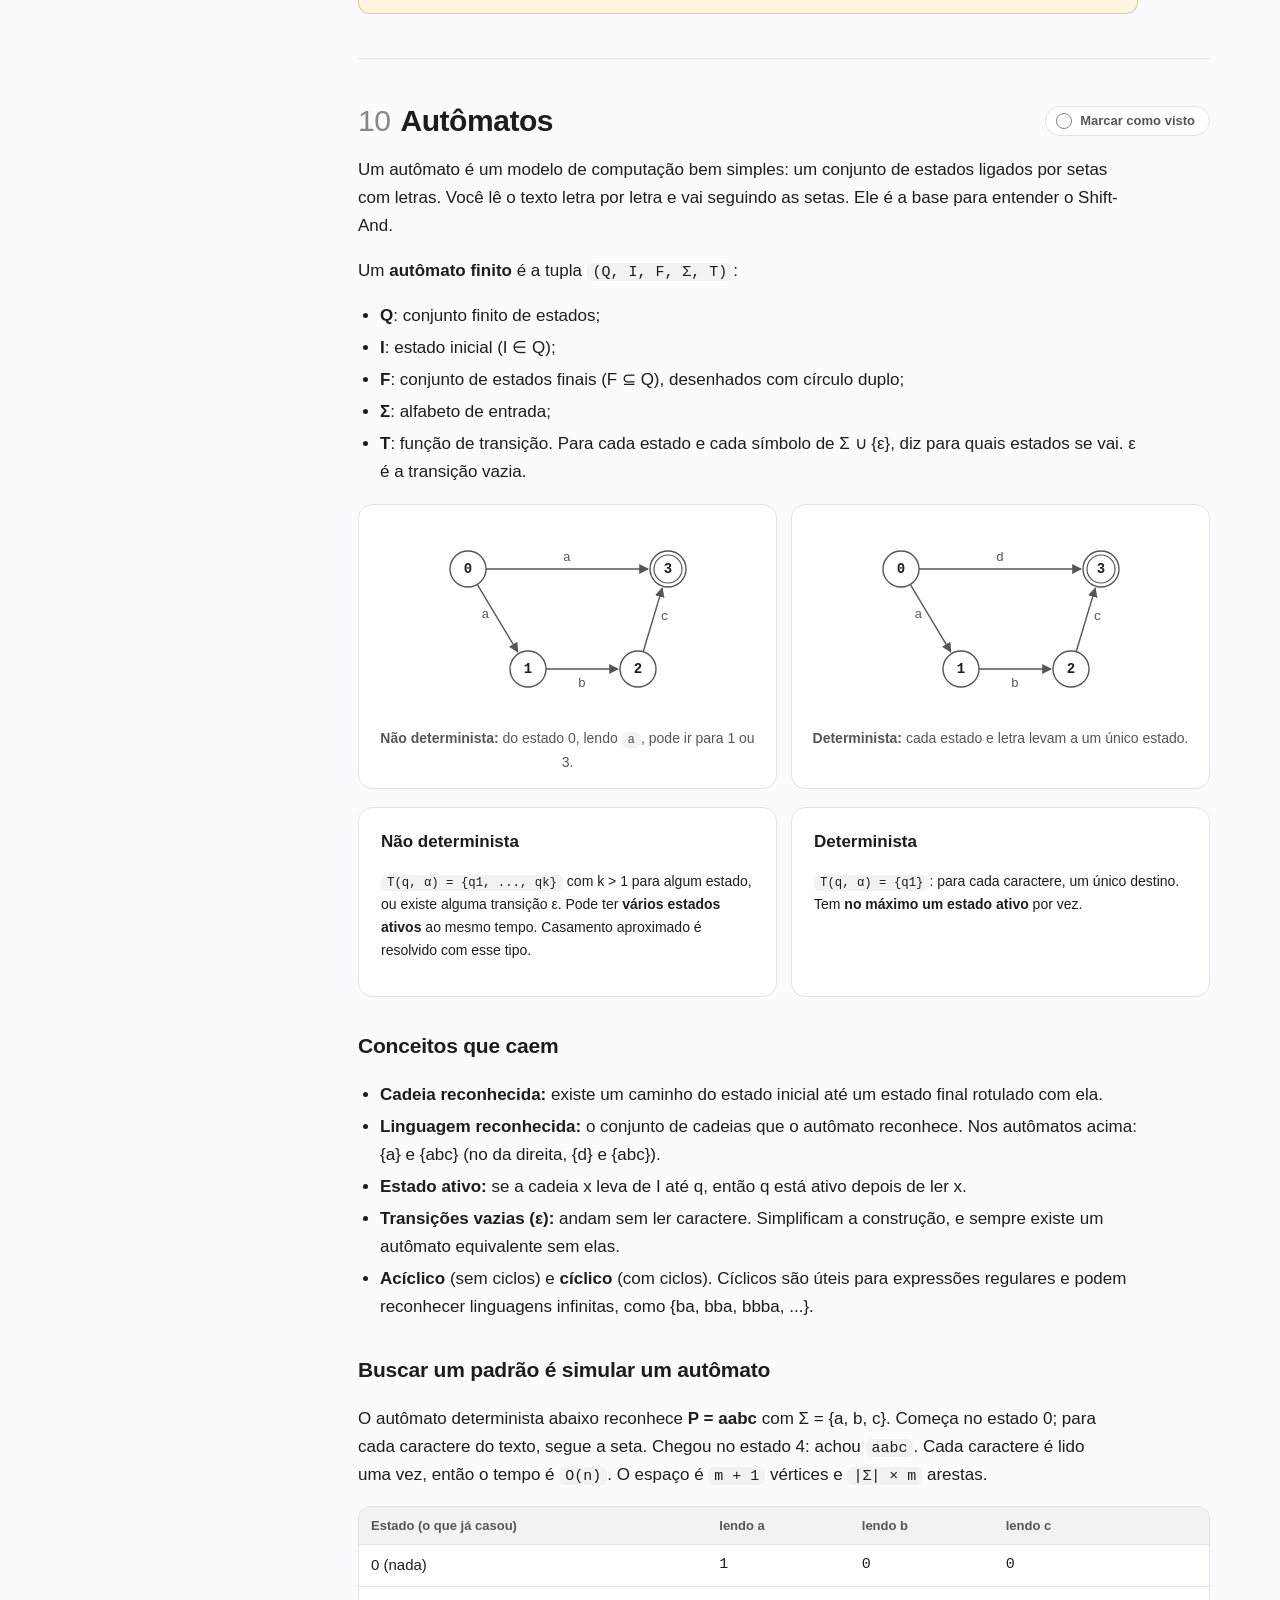
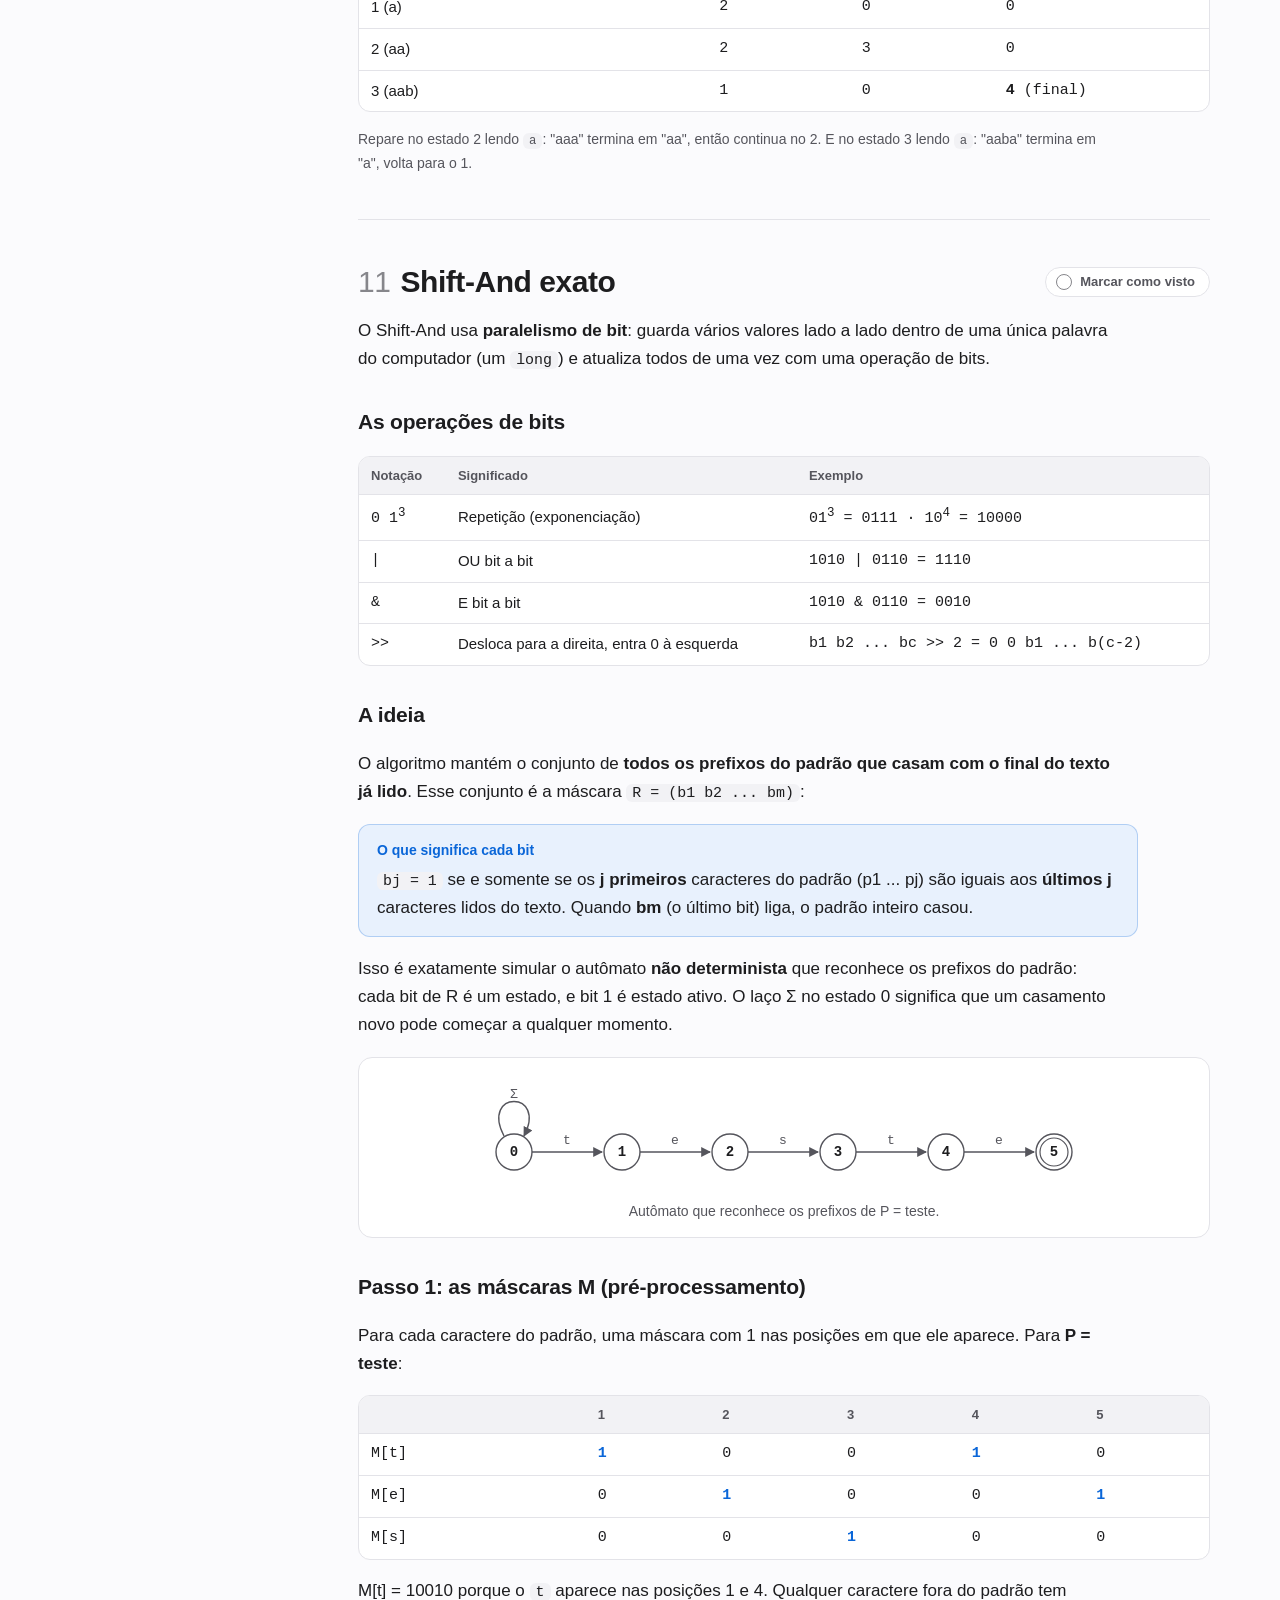
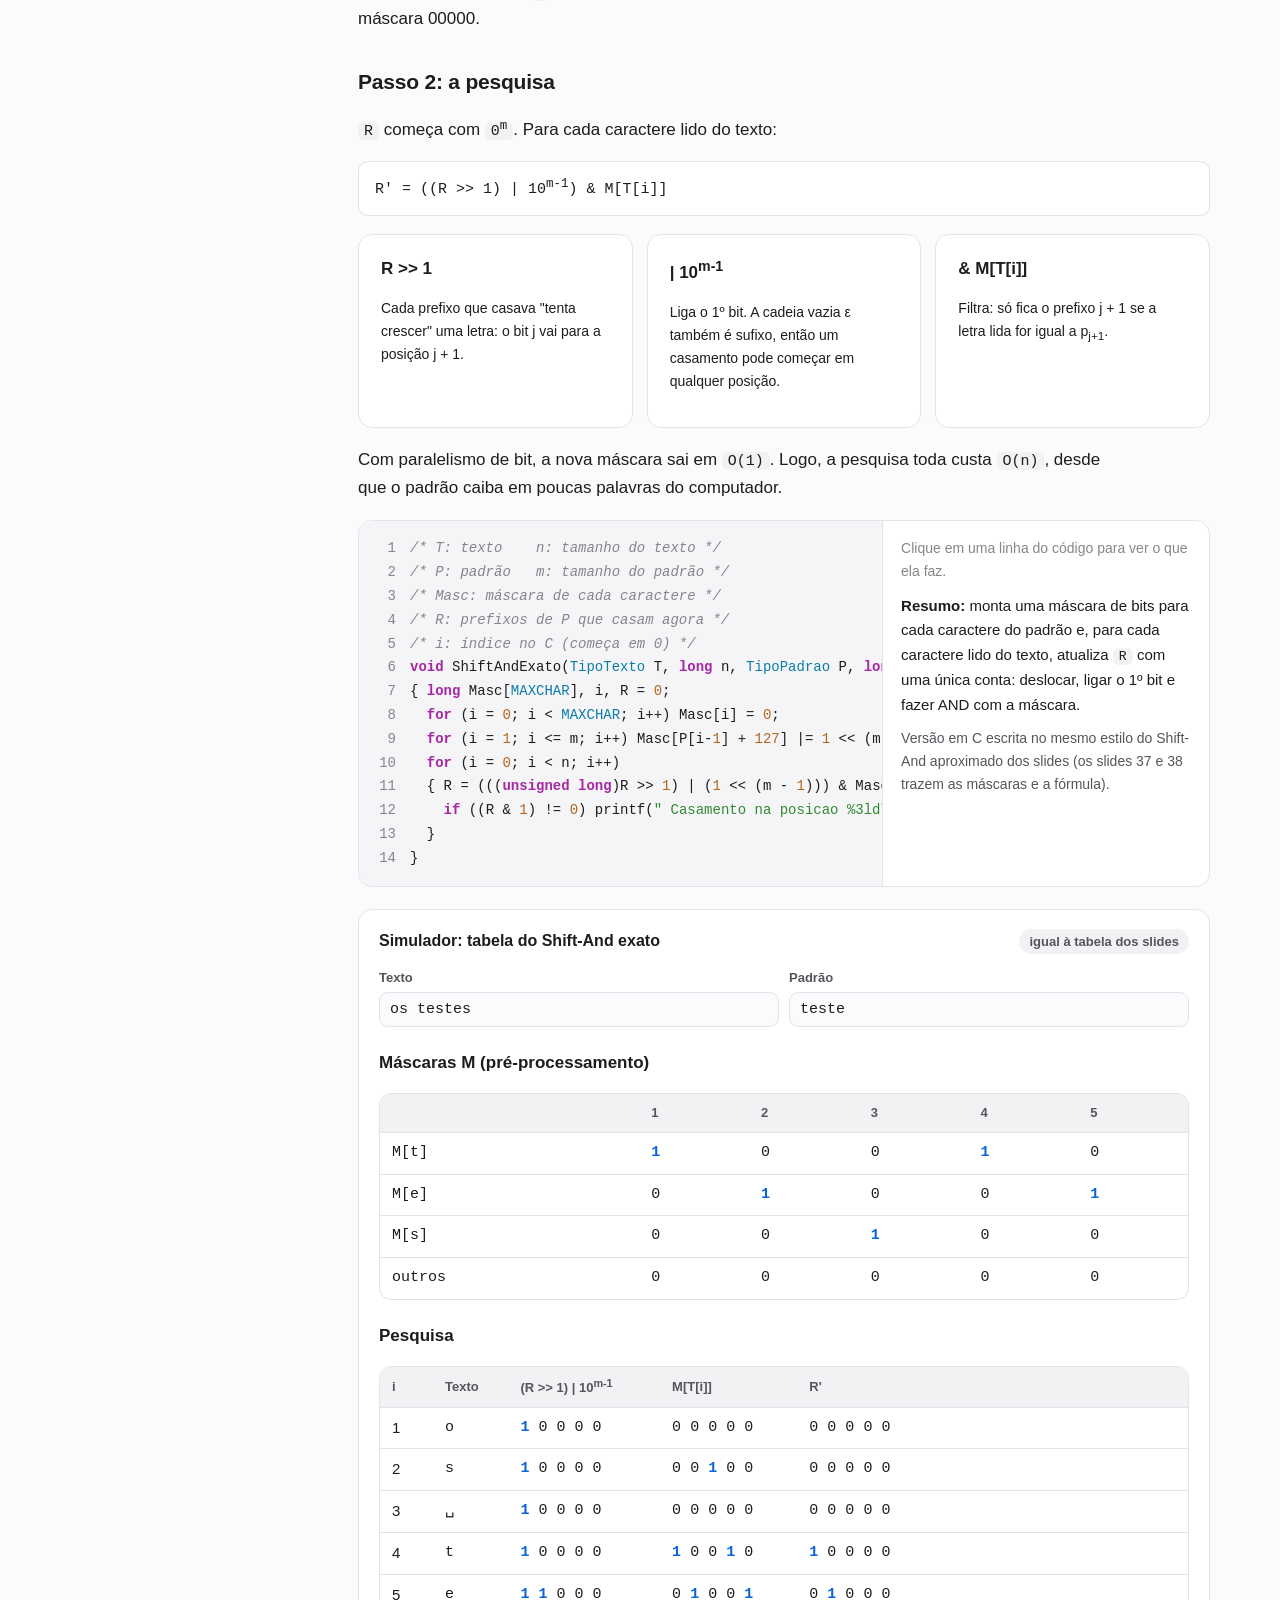
==== commit b68751c2: "Comentário com o significado das variáveis no topo de cada código" ====
--- a/casamento.html
+++ b/casamento.html
@@ -444,7 +444,11 @@
 <tr><td>Imprimir <b>todas</b></td><td>É o código do slide: <code>printf</code> no teste.</td></tr>
 <tr><td>Mudar o tipo de retorno</td><td>Troque <code>void</code> pelo tipo pedido (normalmente <code>long</code>) na assinatura.</td></tr></table></div>
 <div class="box prova"><span class="t">Exemplo: BMHS com a última ocorrência (Prova 2024/1)</span>
-<div class="formula" style="white-space:pre;margin-bottom:0">long BMHS(TipoTexto T, long n, TipoPadrao P, long m)
+<div class="formula" style="white-space:pre;margin-bottom:0">/* T: texto    n: tamanho do texto */
+/* P: padrão   m: tamanho do padrão */
+/* i: fim da janela   k: posição em T */
+/* j: posição em P   d: tabela de deslocamentos */
+long BMHS(TipoTexto T, long n, TipoPadrao P, long m)
 { long i, j, k, d[MAXCHAR + 1], ultima = 0;          /* novo */
   for (j = 0; j &lt;= MAXCHAR; j++) d[j] = m + 1;
   for (j = 1; j &lt;= m; j++) d[P[j-1]] = m - j + 1;
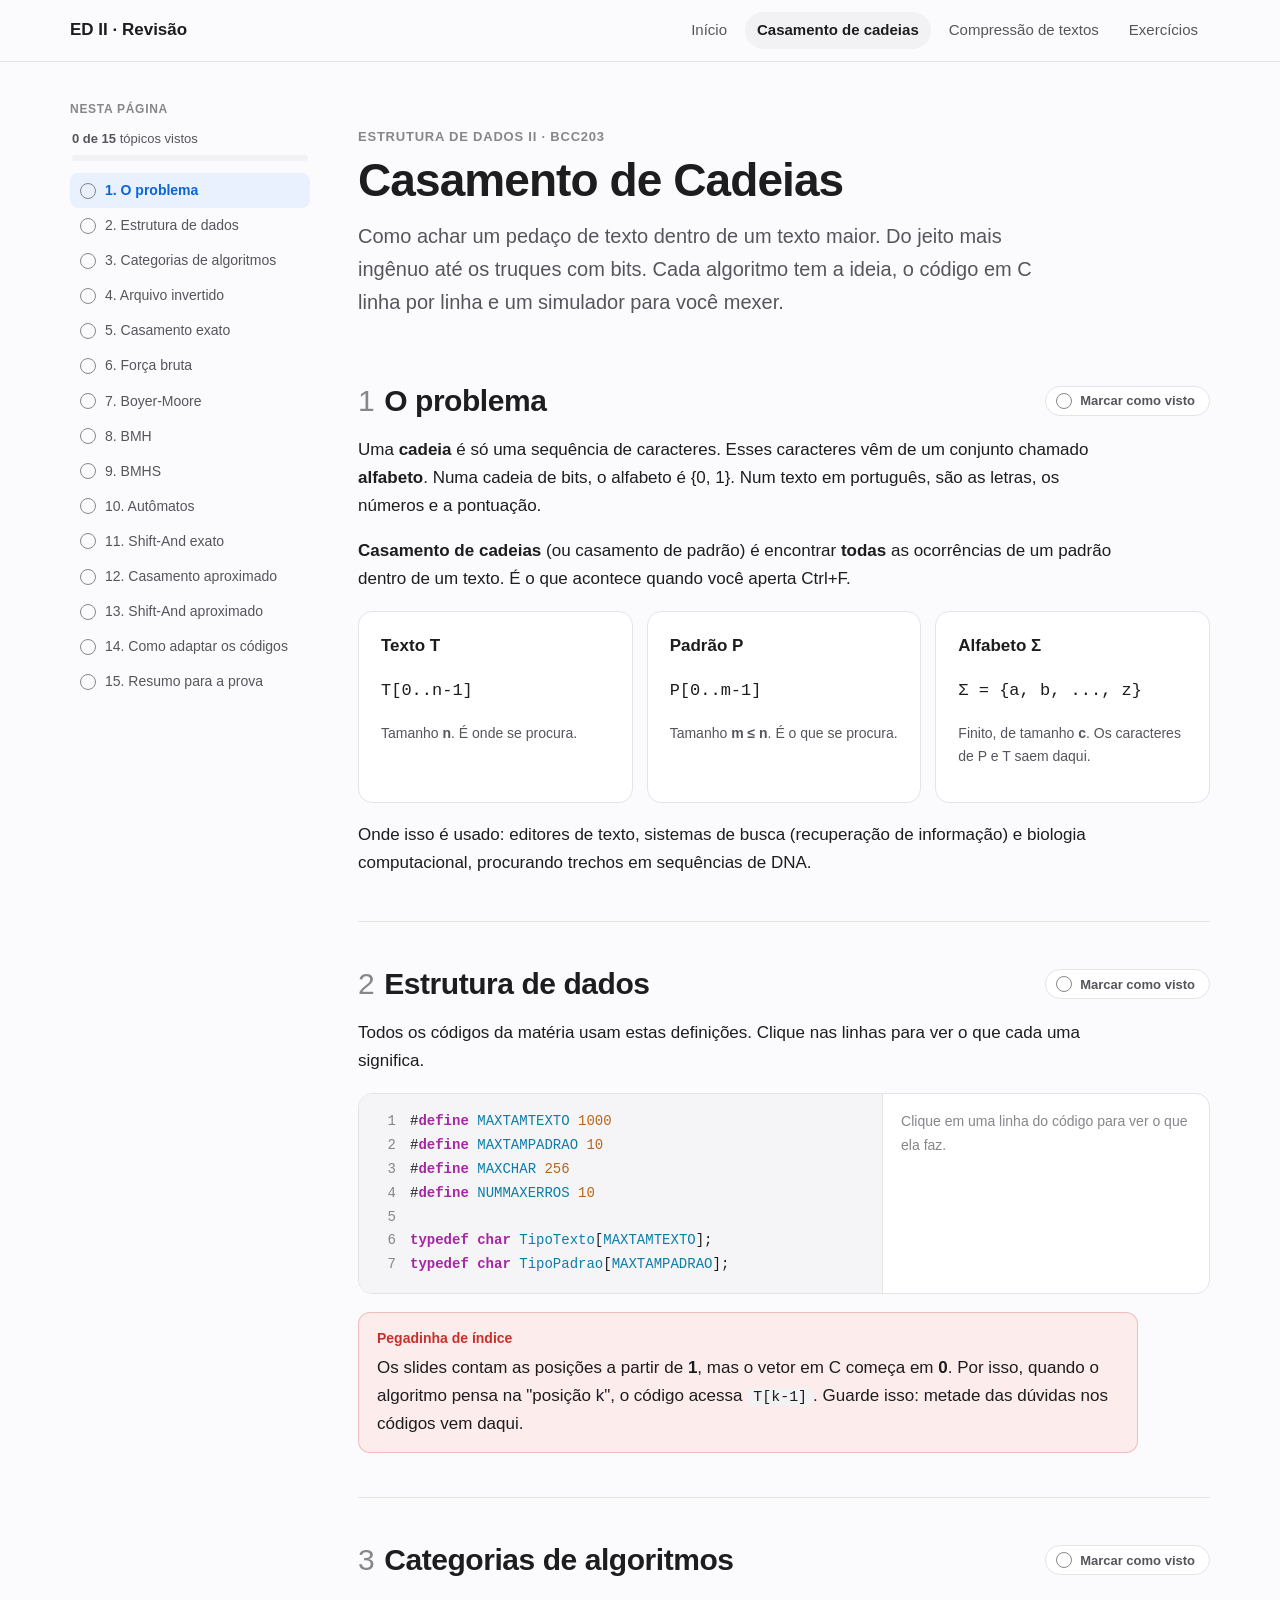
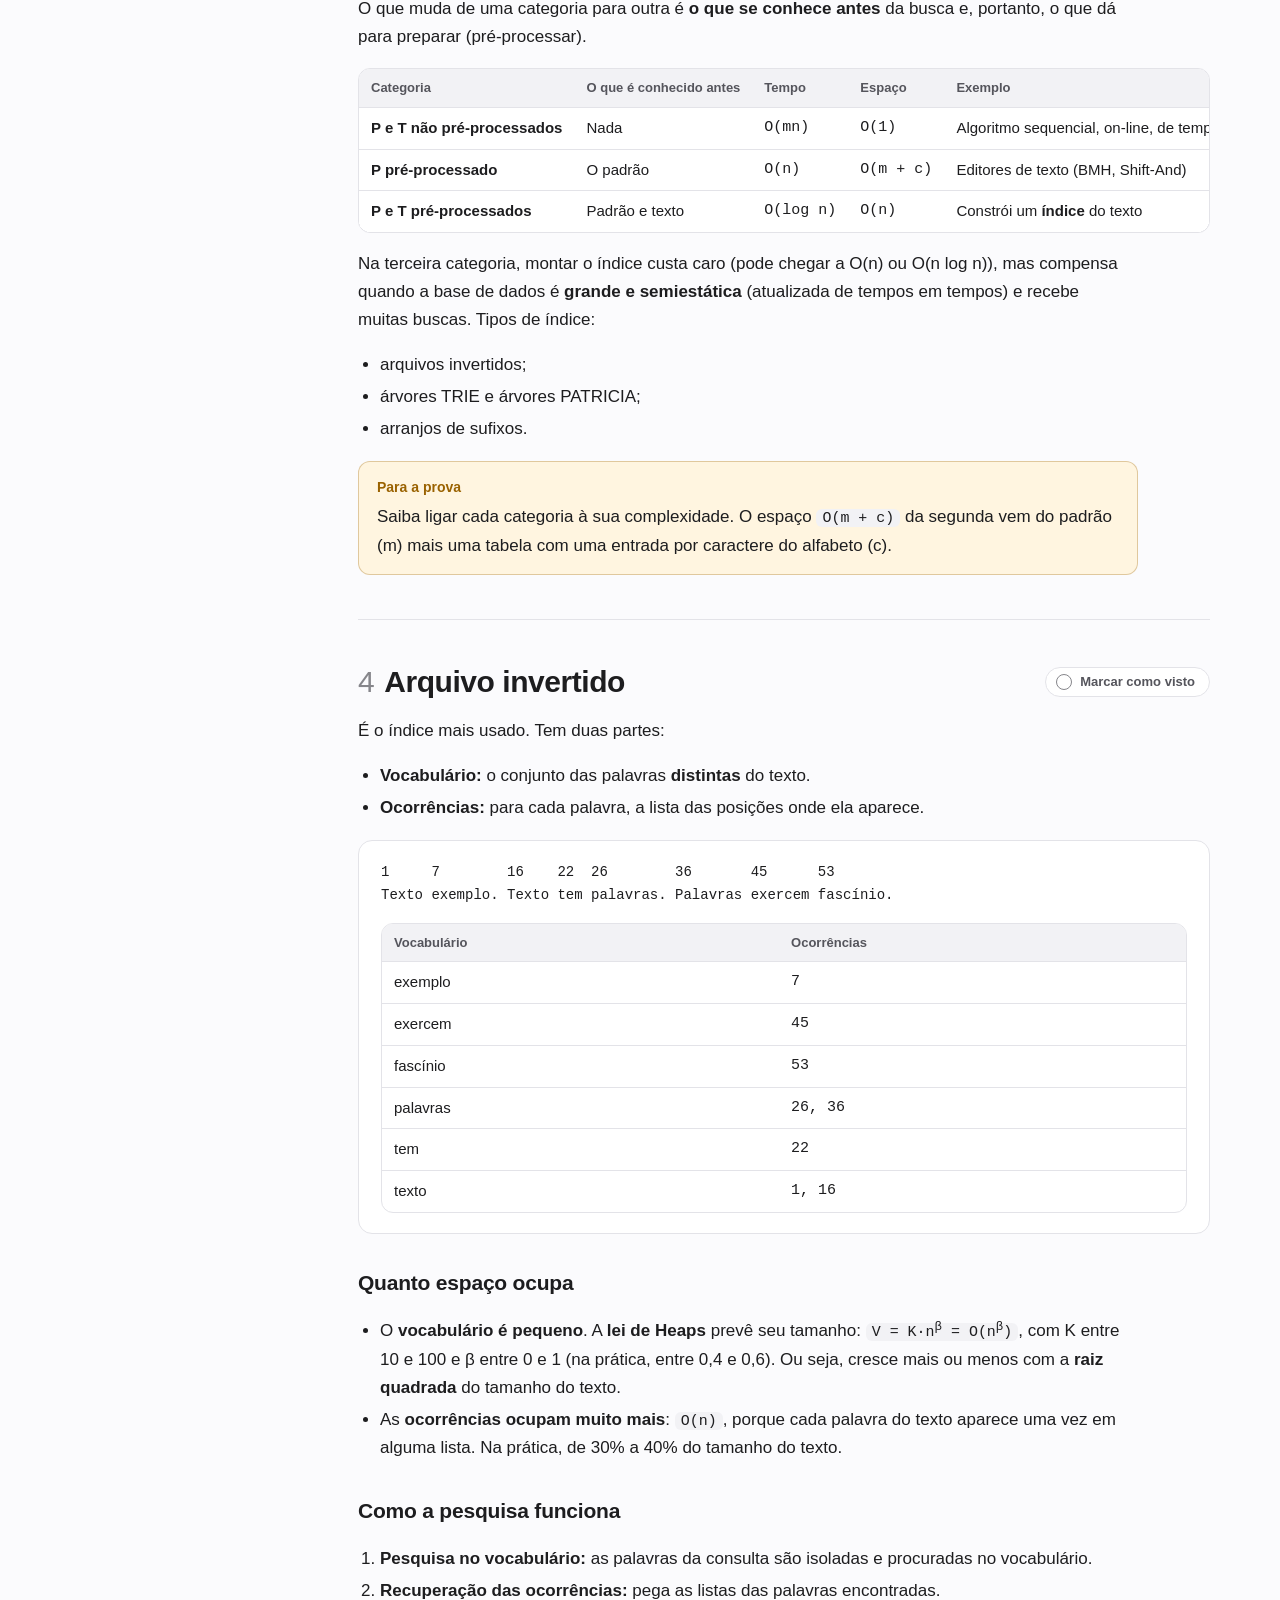
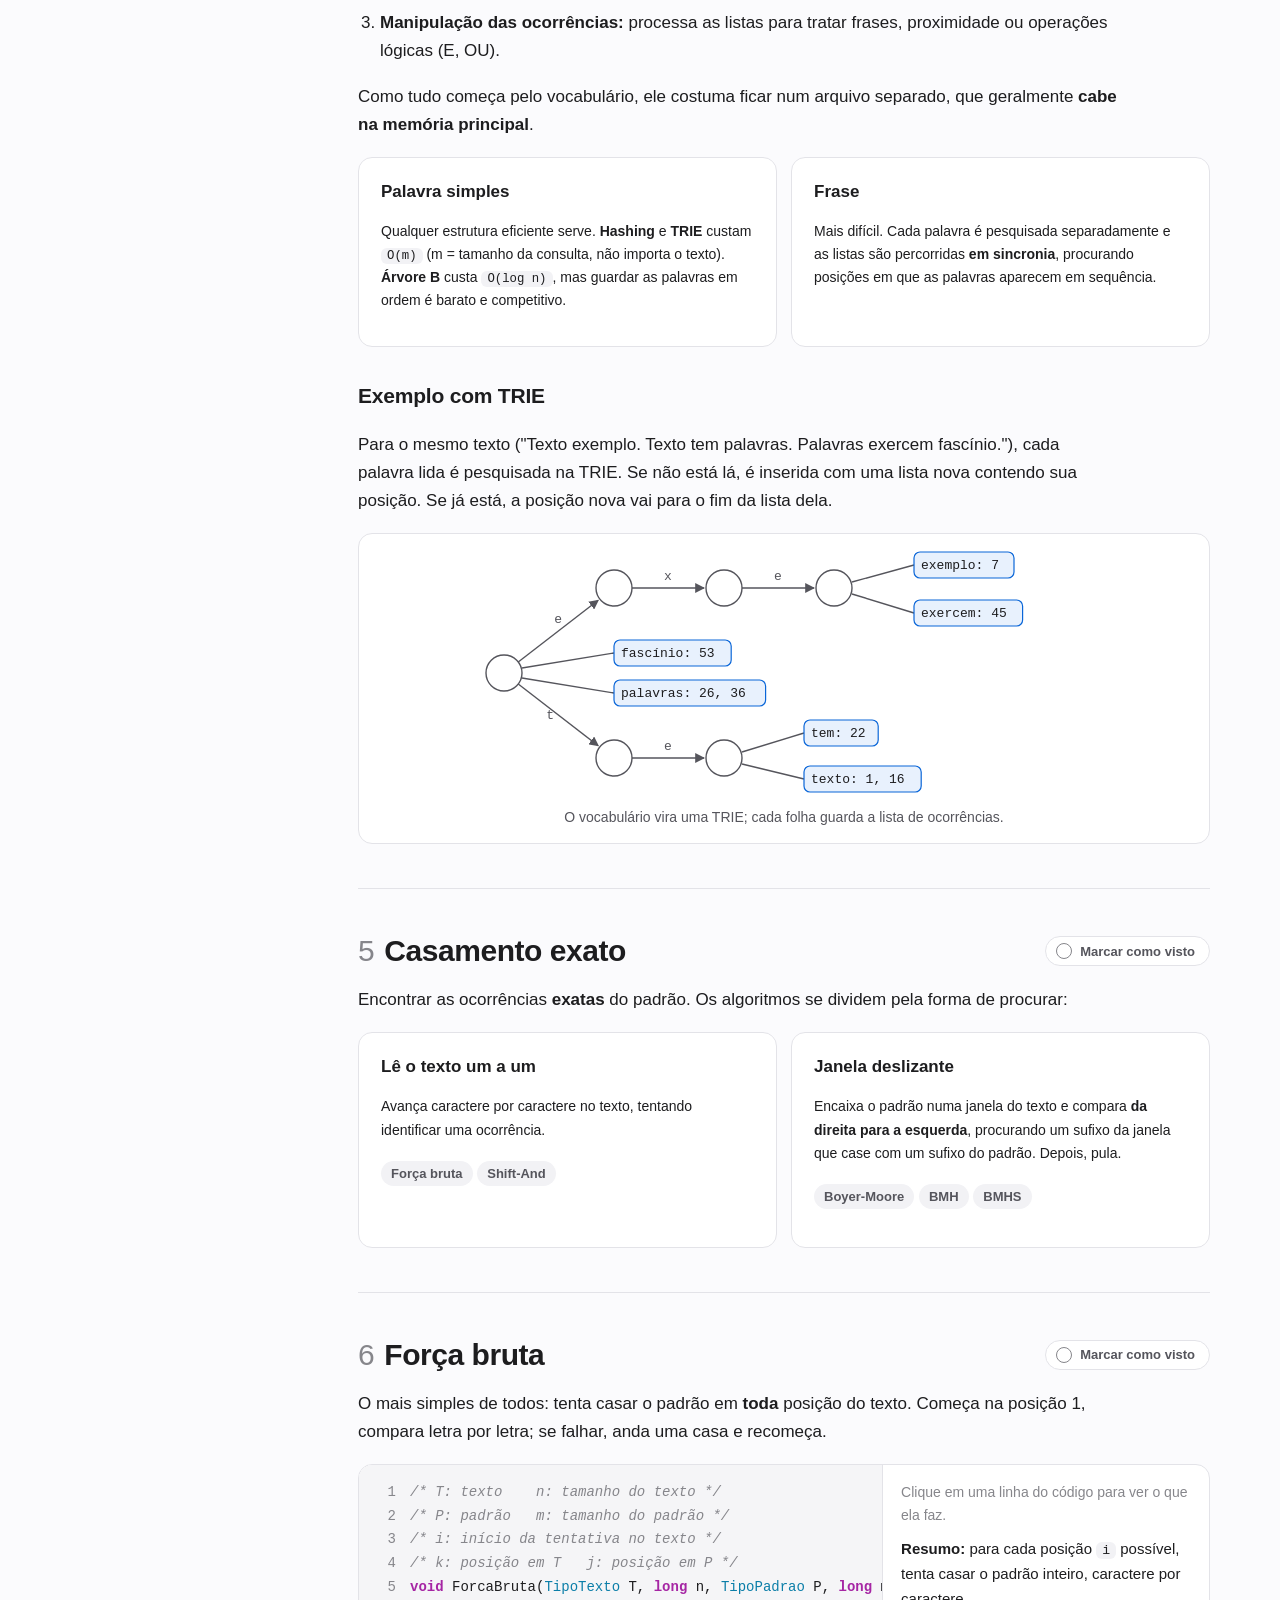
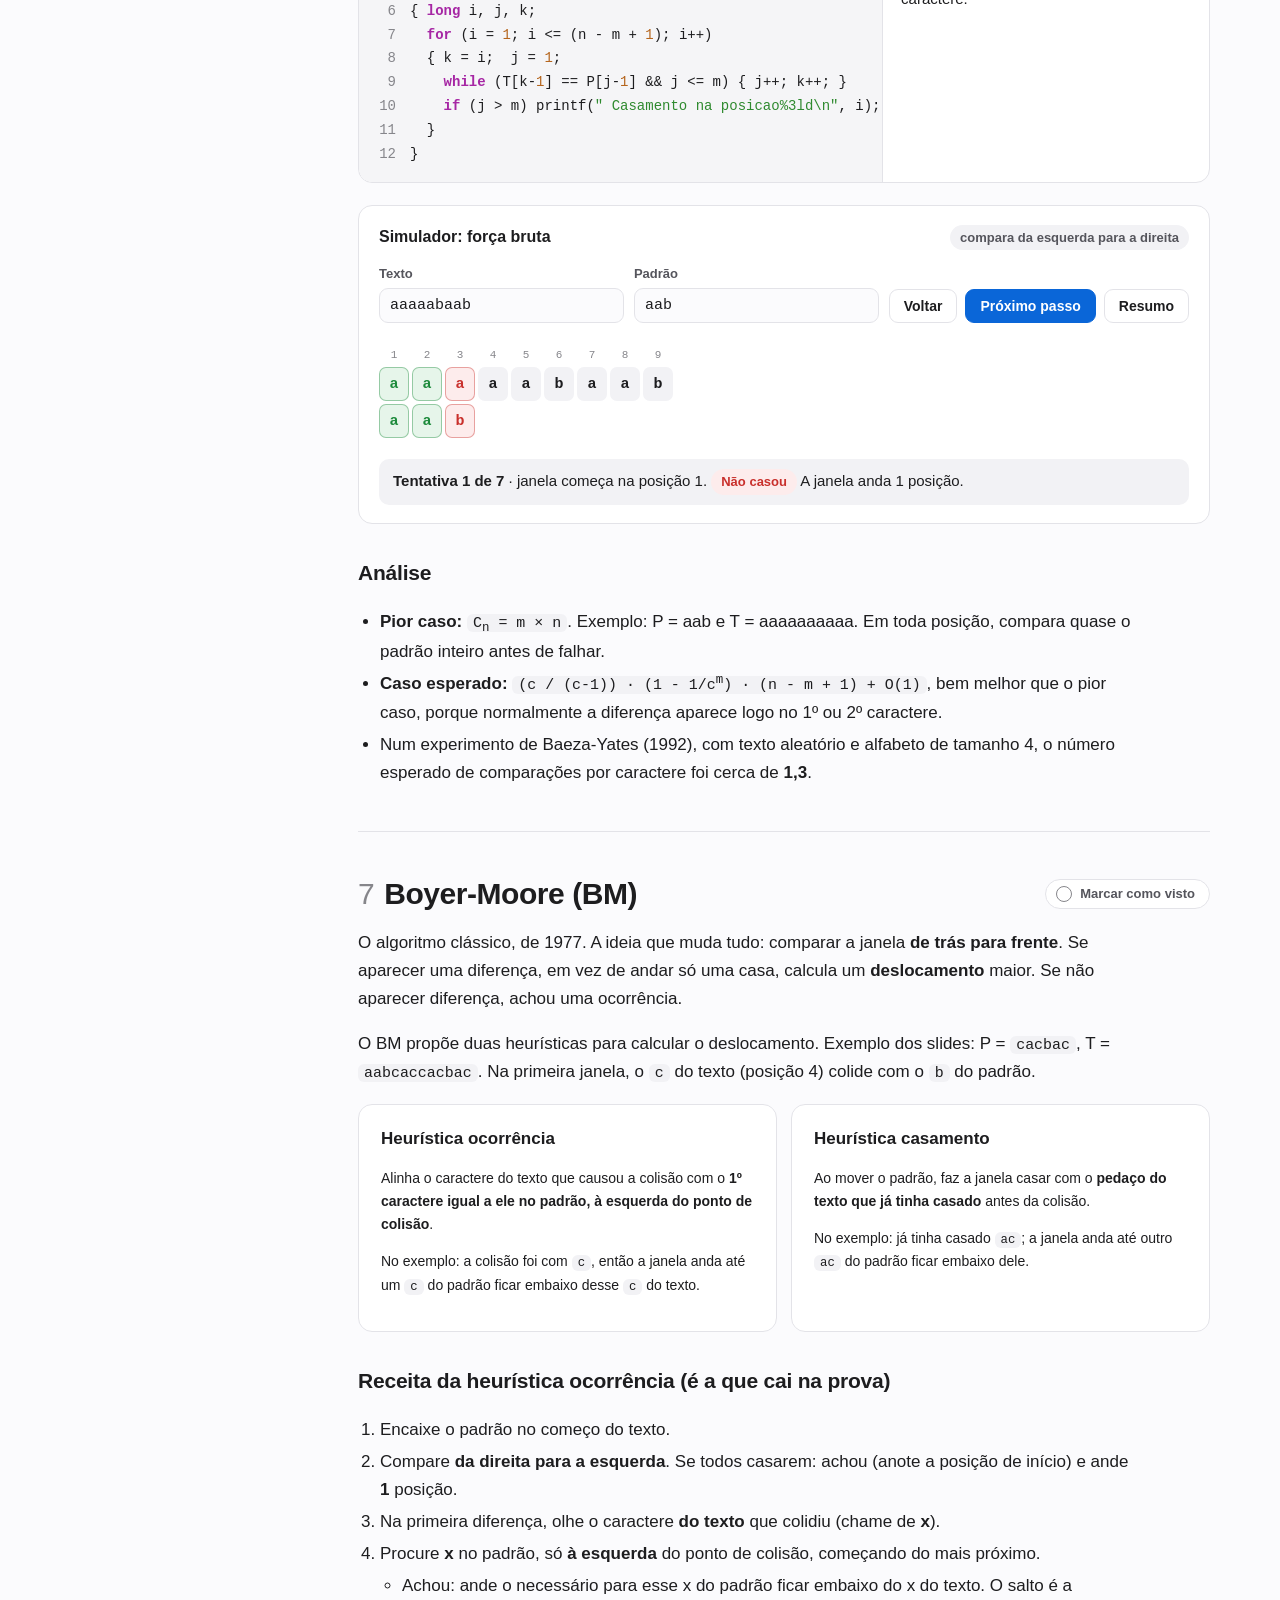
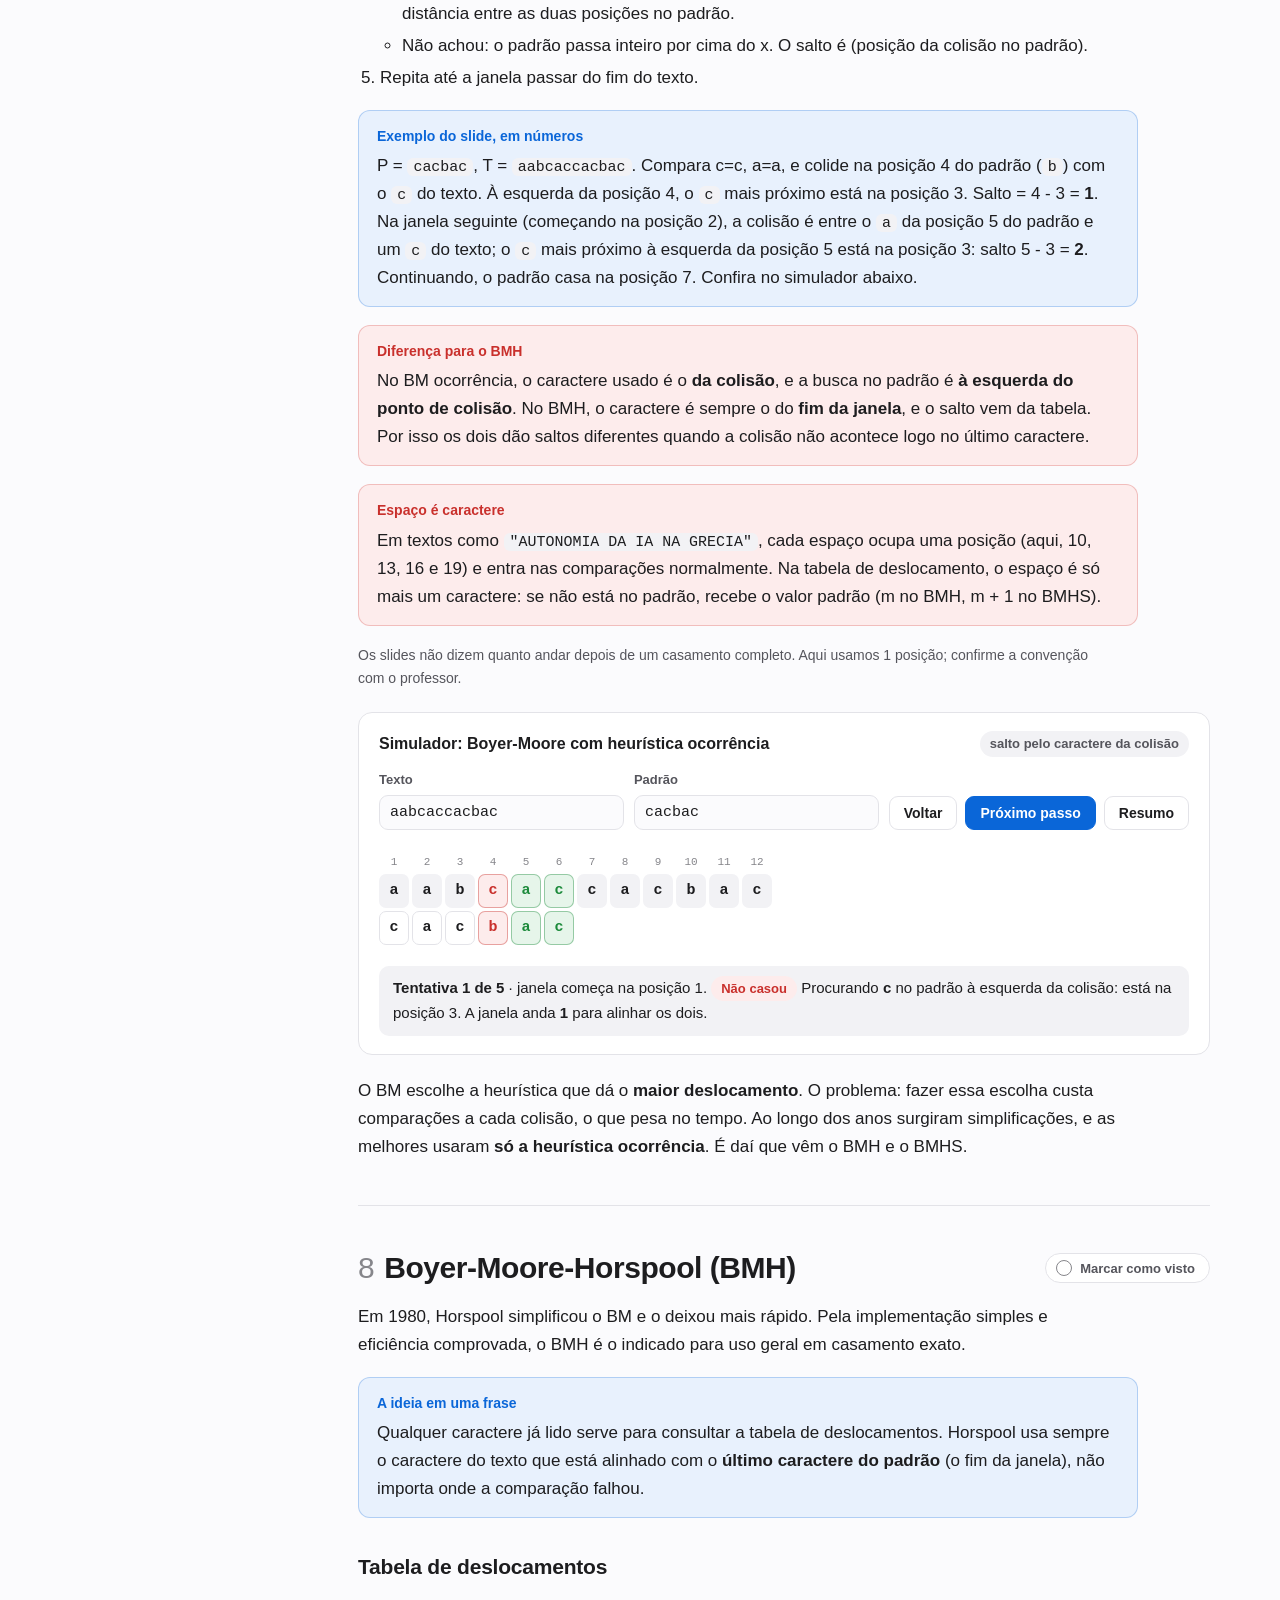
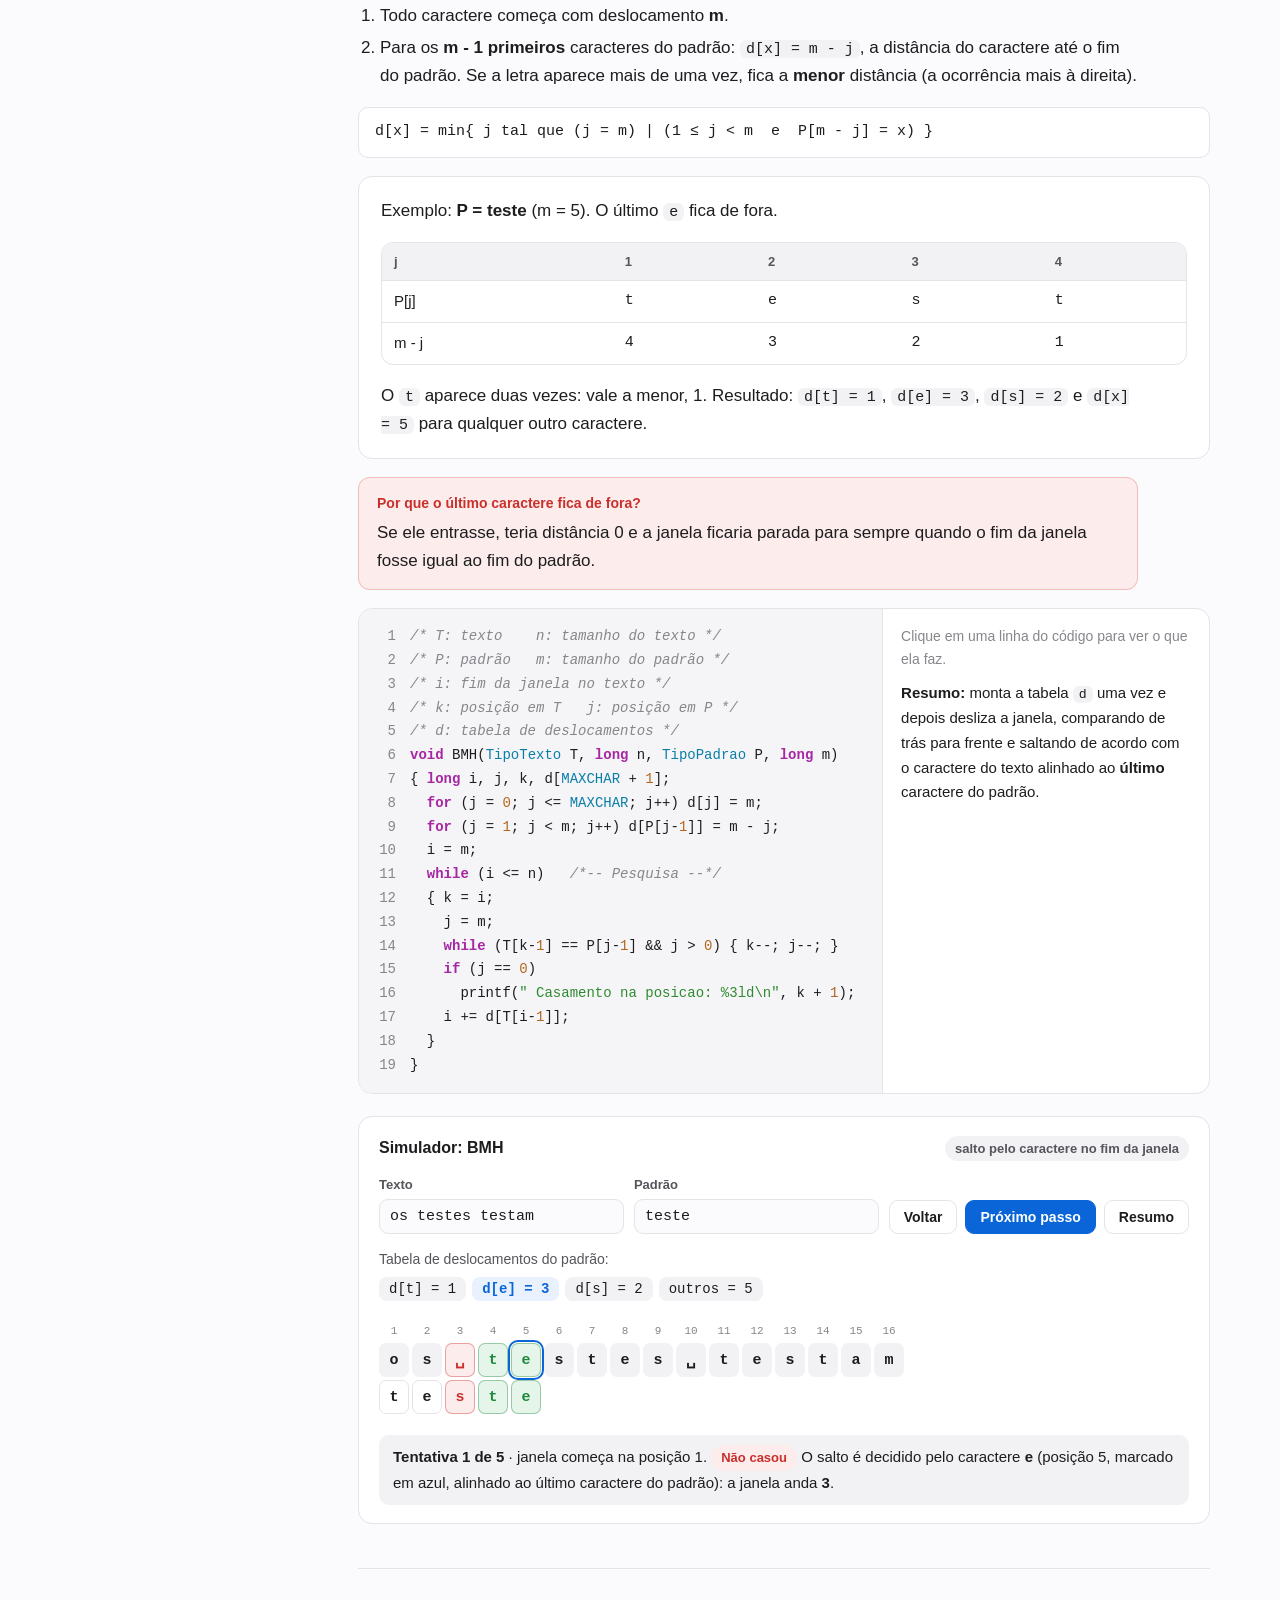
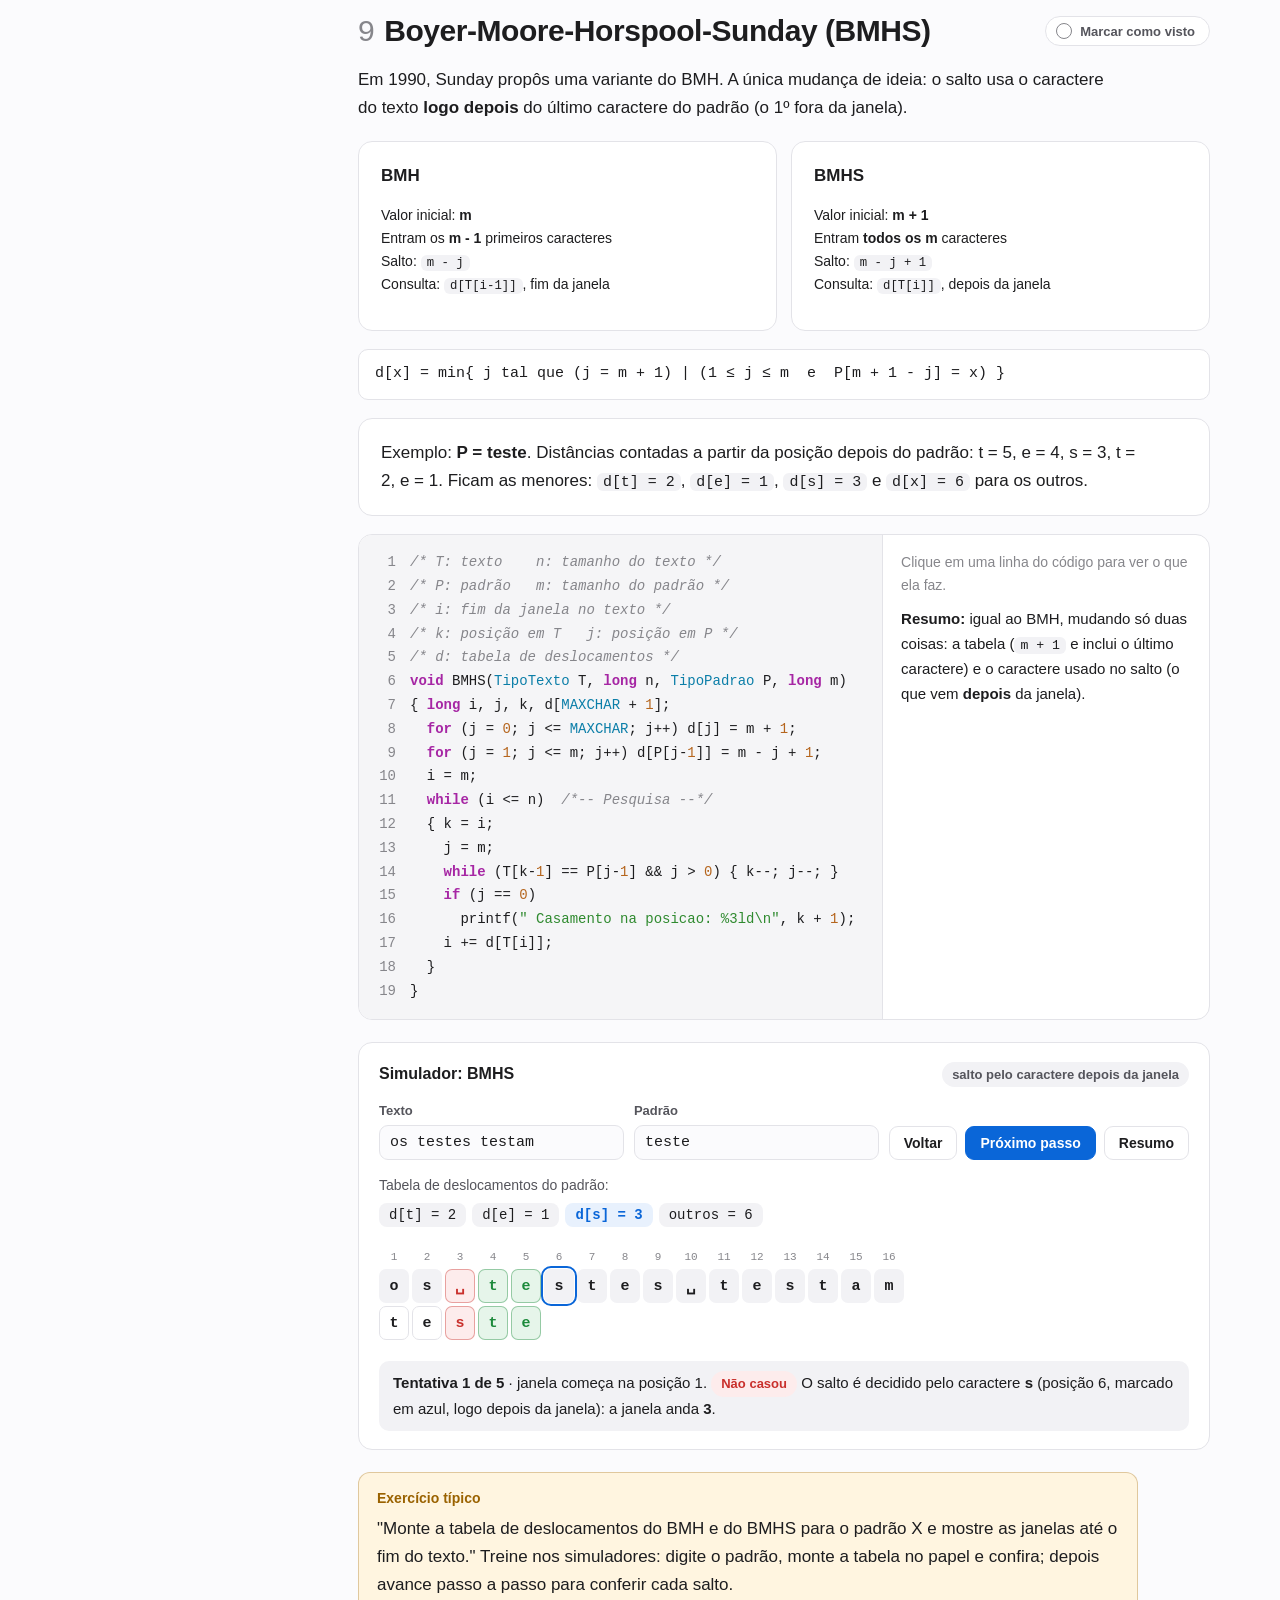
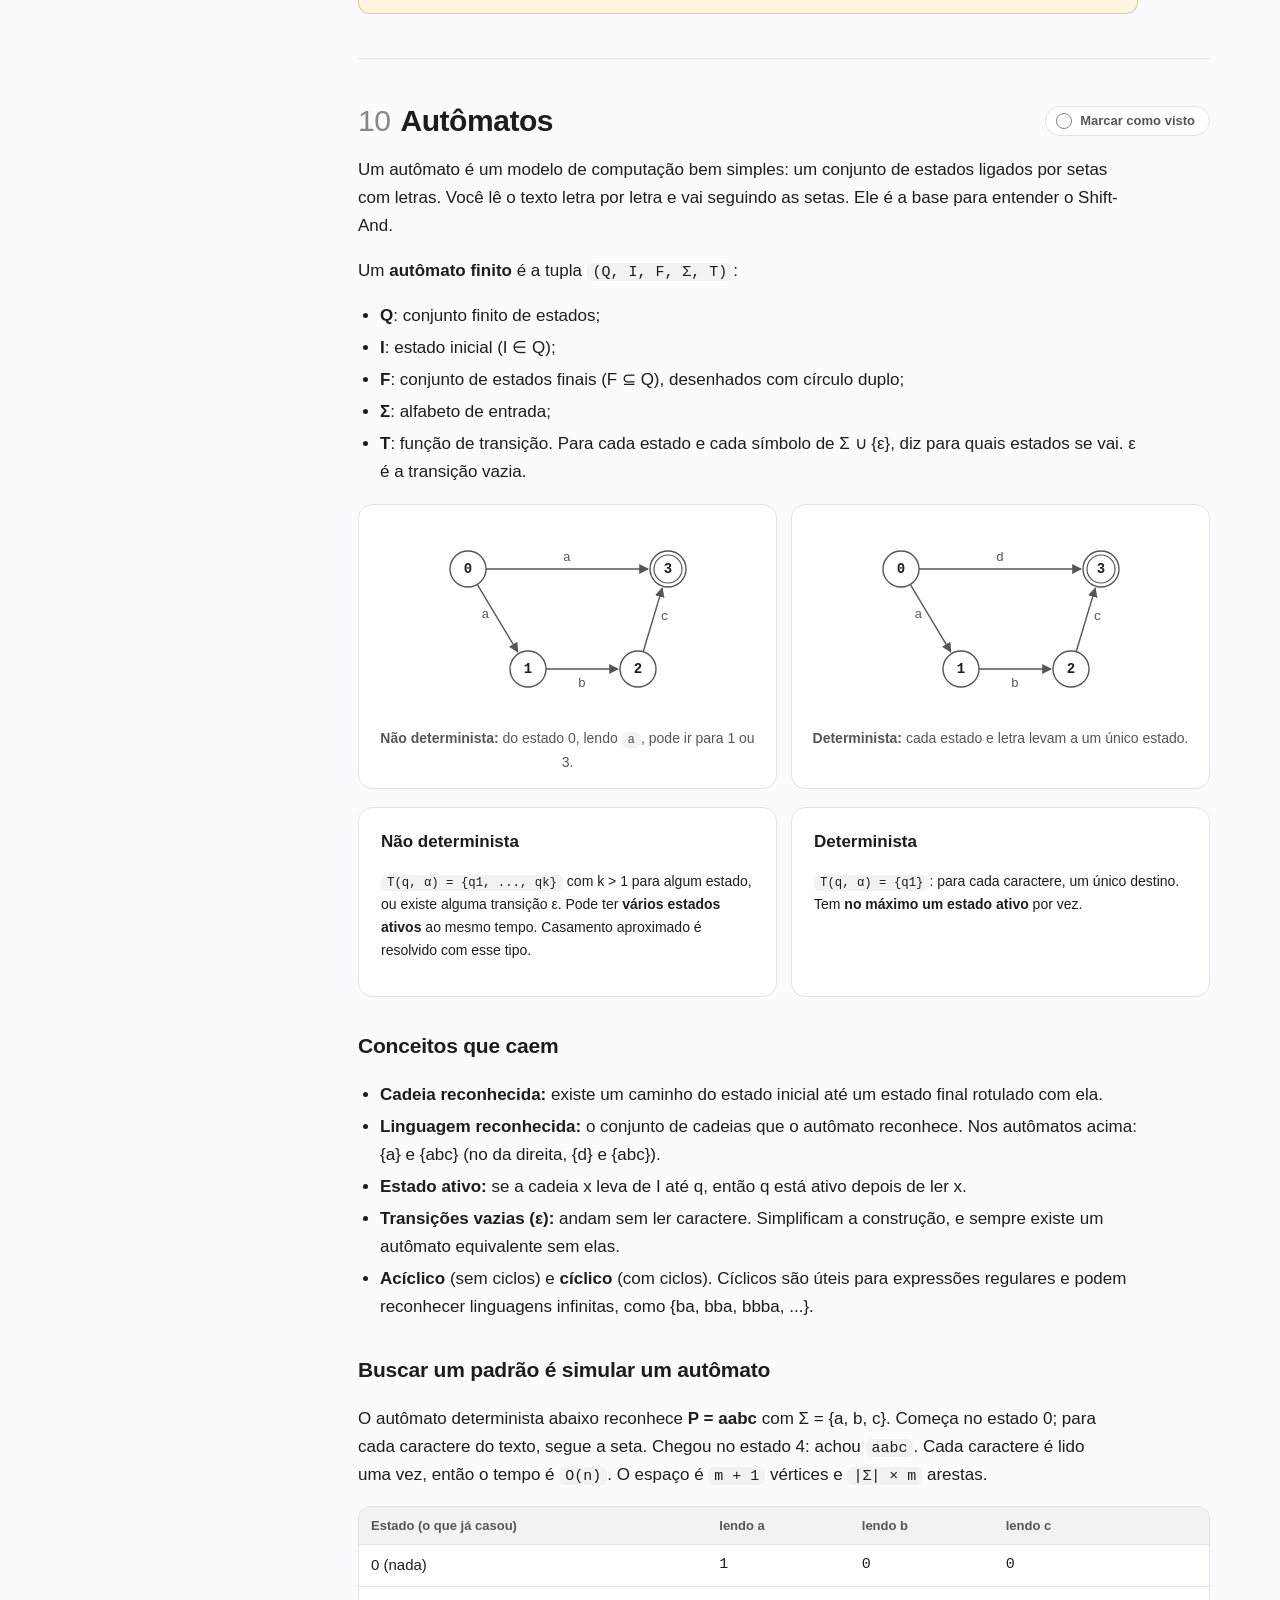
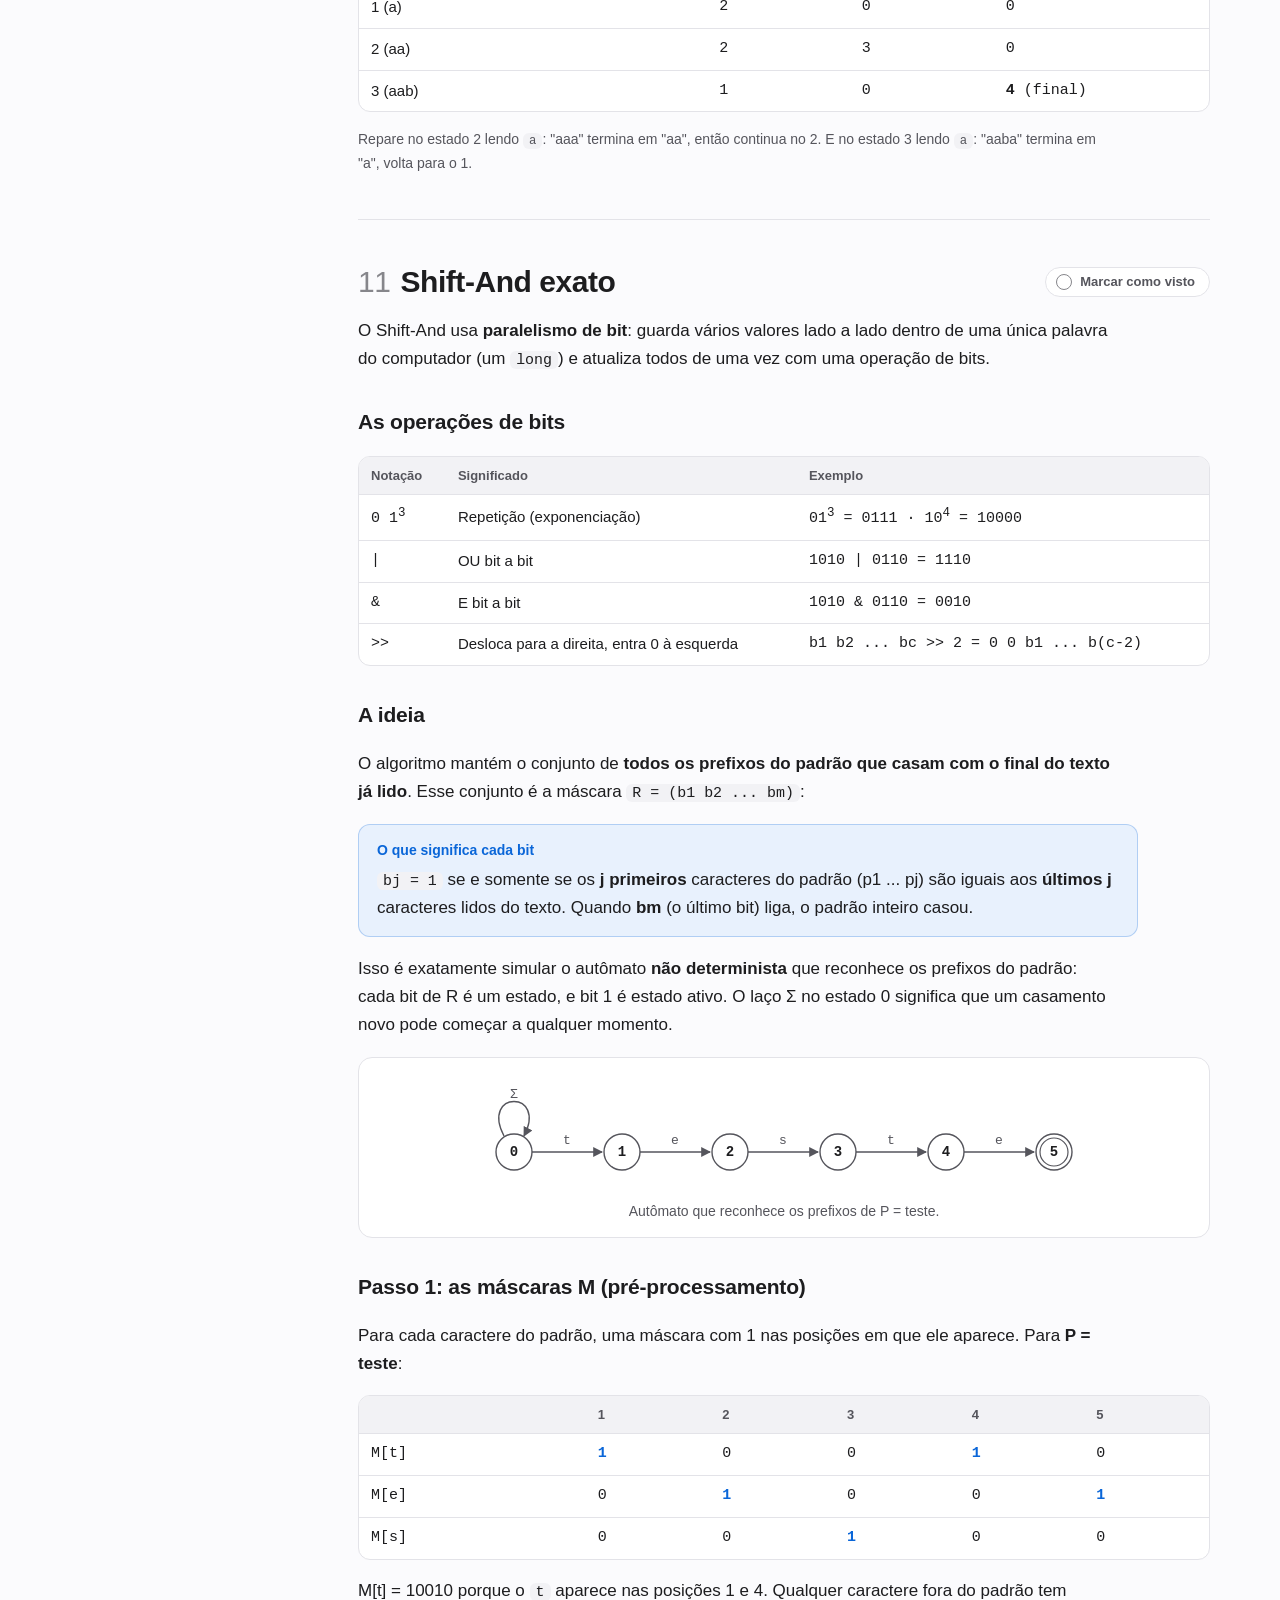
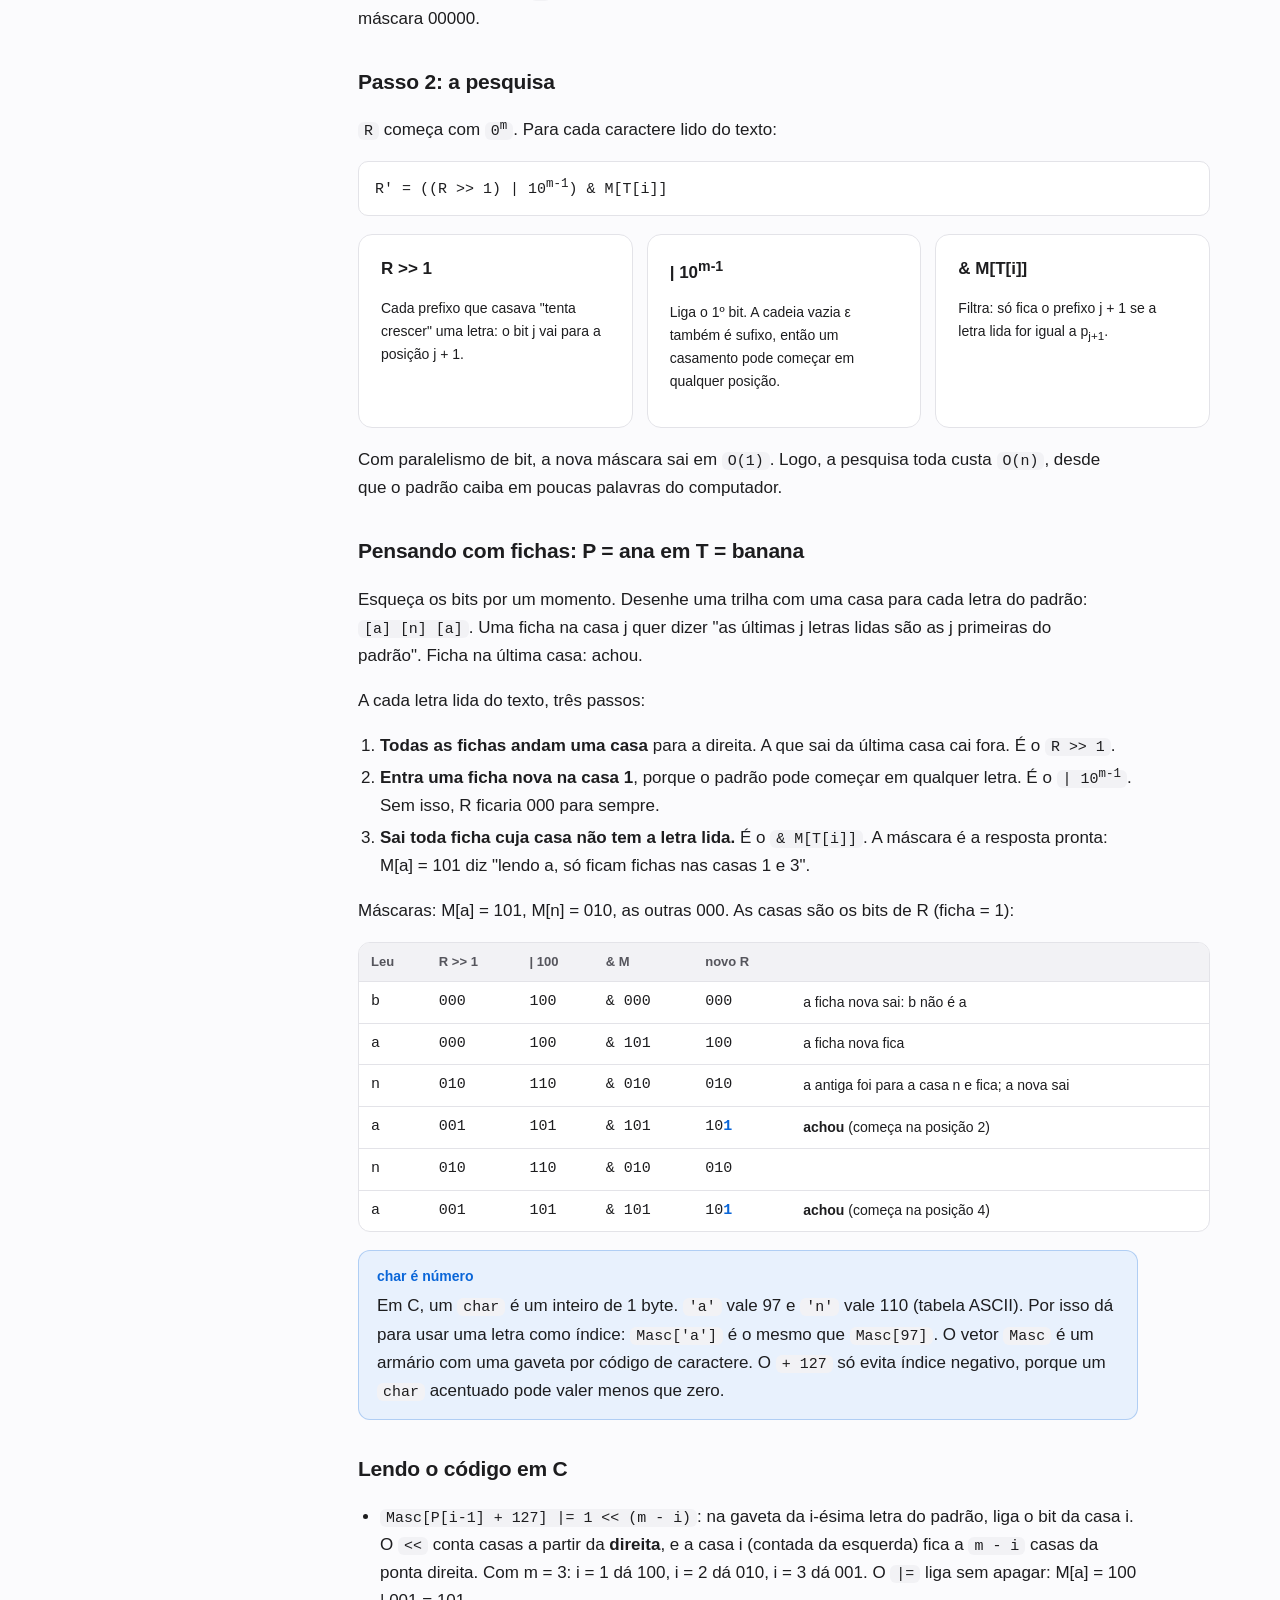
==== commit 7eaa11bd: "Shift-And exato: explicação com fichas, exemplo banana e char como número" ====
--- a/casamento.html
+++ b/casamento.html
@@ -305,6 +305,31 @@
   <div class="card"><h4>&amp; M[T[i]]</h4><p class="small">Filtra: só fica o prefixo j + 1 se a letra lida for igual a p<sub>j+1</sub>.</p></div>
 </div>
 <p>Com paralelismo de bit, a nova máscara sai em <code>O(1)</code>. Logo, a pesquisa toda custa <code>O(n)</code>, desde que o padrão caiba em poucas palavras do computador.</p>
+<h3>Pensando com fichas: P = ana em T = banana</h3>
+<p>Esqueça os bits por um momento. Desenhe uma trilha com uma casa para cada letra do padrão: <code>[a] [n] [a]</code>. Uma ficha na casa j quer dizer "as últimas j letras lidas são as j primeiras do padrão". Ficha na última casa: achou.</p>
+<p>A cada letra lida do texto, três passos:</p>
+<ol>
+<li><b>Todas as fichas andam uma casa</b> para a direita. A que sai da última casa cai fora. É o <code>R &gt;&gt; 1</code>.</li>
+<li><b>Entra uma ficha nova na casa 1</b>, porque o padrão pode começar em qualquer letra. É o <code>| 10<sup>m-1</sup></code>. Sem isso, R ficaria 000 para sempre.</li>
+<li><b>Sai toda ficha cuja casa não tem a letra lida.</b> É o <code>&amp; M[T[i]]</code>. A máscara é a resposta pronta: M[a] = 101 diz "lendo a, só ficam fichas nas casas 1 e 3".</li>
+</ol>
+<p>Máscaras: M[a] = 101, M[n] = 010, as outras 000. As casas são os bits de R (ficha = 1):</p>
+<div class="tw"><table><tr><th>Leu</th><th>R &gt;&gt; 1</th><th>| 100</th><th>&amp; M</th><th>novo R</th><th></th></tr>
+<tr><td class="mono">b</td><td class="mono">000</td><td class="mono">100</td><td class="mono">&amp; 000</td><td class="mono">000</td><td class="small">a ficha nova sai: b não é a</td></tr>
+<tr><td class="mono">a</td><td class="mono">000</td><td class="mono">100</td><td class="mono">&amp; 101</td><td class="mono">100</td><td class="small">a ficha nova fica</td></tr>
+<tr><td class="mono">n</td><td class="mono">010</td><td class="mono">110</td><td class="mono">&amp; 010</td><td class="mono">010</td><td class="small">a antiga foi para a casa n e fica; a nova sai</td></tr>
+<tr><td class="mono">a</td><td class="mono">001</td><td class="mono">101</td><td class="mono">&amp; 101</td><td class="mono">10<span class="bit1">1</span></td><td class="small"><b>achou</b> (começa na posição 2)</td></tr>
+<tr><td class="mono">n</td><td class="mono">010</td><td class="mono">110</td><td class="mono">&amp; 010</td><td class="mono">010</td><td class="small"></td></tr>
+<tr><td class="mono">a</td><td class="mono">001</td><td class="mono">101</td><td class="mono">&amp; 101</td><td class="mono">10<span class="bit1">1</span></td><td class="small"><b>achou</b> (começa na posição 4)</td></tr></table></div>
+<div class="box ideia"><span class="t">char é número</span>Em C, um <code>char</code> é um inteiro de 1 byte. <code>'a'</code> vale 97 e <code>'n'</code> vale 110 (tabela ASCII). Por isso dá para usar uma letra como índice: <code>Masc['a']</code> é o mesmo que <code>Masc[97]</code>. O vetor <code>Masc</code> é um armário com uma gaveta por código de caractere. O <code>+ 127</code> só evita índice negativo, porque um <code>char</code> acentuado pode valer menos que zero.</div>
+<h3>Lendo o código em C</h3>
+<ul>
+<li><code>Masc[P[i-1] + 127] |= 1 &lt;&lt; (m - i)</code>: na gaveta da i-ésima letra do padrão, liga o bit da casa i. O <code>&lt;&lt;</code> conta casas a partir da <b>direita</b>, e a casa i (contada da esquerda) fica a <code>m - i</code> casas da ponta direita. Com m = 3: i = 1 dá 100, i = 2 dá 010, i = 3 dá 001. O <code>|=</code> liga sem apagar: M[a] = 100 | 001 = 101.</li>
+<li><code>1 &lt;&lt; (m - 1)</code> é o <code>10<sup>m-1</sup></code> da fórmula: liga só a casa 1.</li>
+<li><code>(unsigned long)R &gt;&gt; 1</code>: o <code>unsigned</code> garante que entra 0 na esquerda.</li>
+<li><code>R &amp; 1</code> testa só o último bit (a última casa).</li>
+<li><code>i - m + 2</code>: aqui <code>i</code> começa em 0. A ocorrência termina na posição <code>i + 1</code> (contando de 1), então começa em <code>i + 1 - m + 1</code>.</li>
+</ul>
 <div class="code" data-code="shiftand"></div>
 <div class="sim" data-alg="exato">
   <div class="head"><strong>Simulador: tabela do Shift-And exato</strong><span class="pill">igual à tabela dos slides</span></div>
